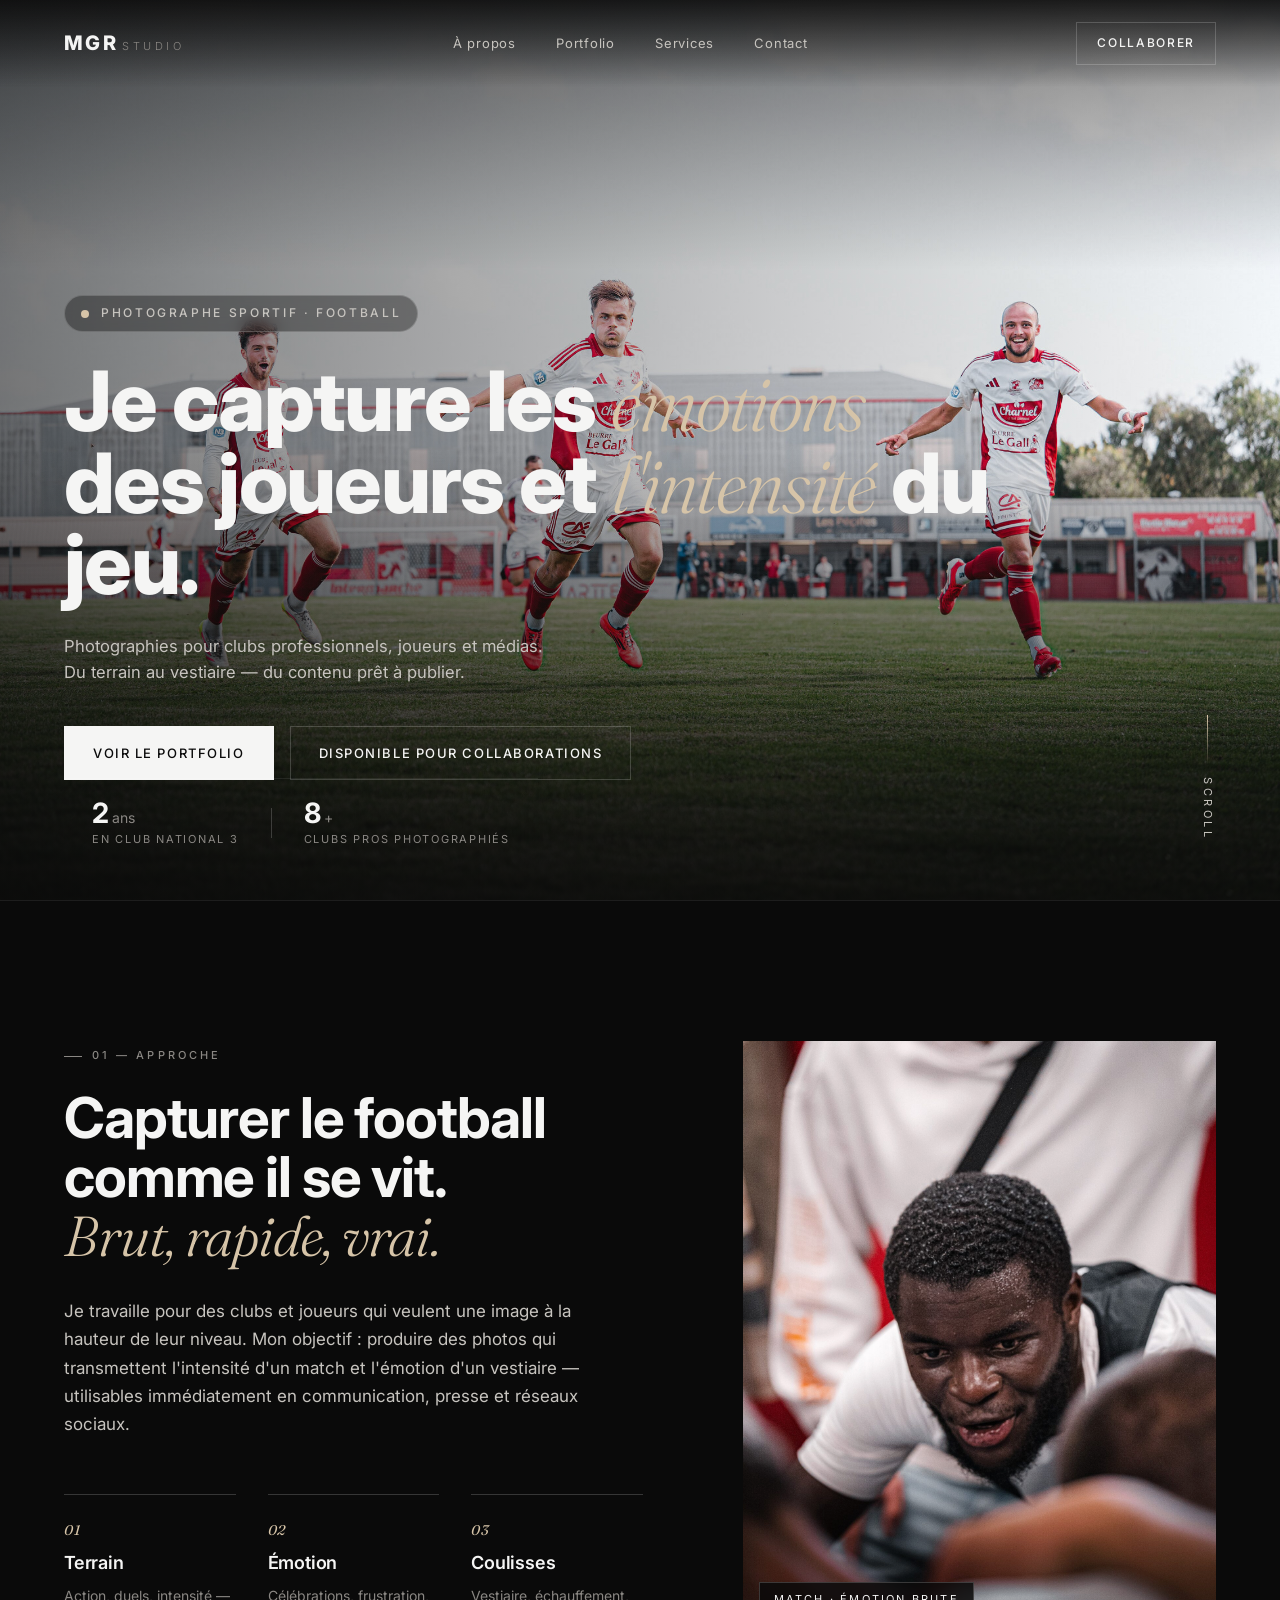
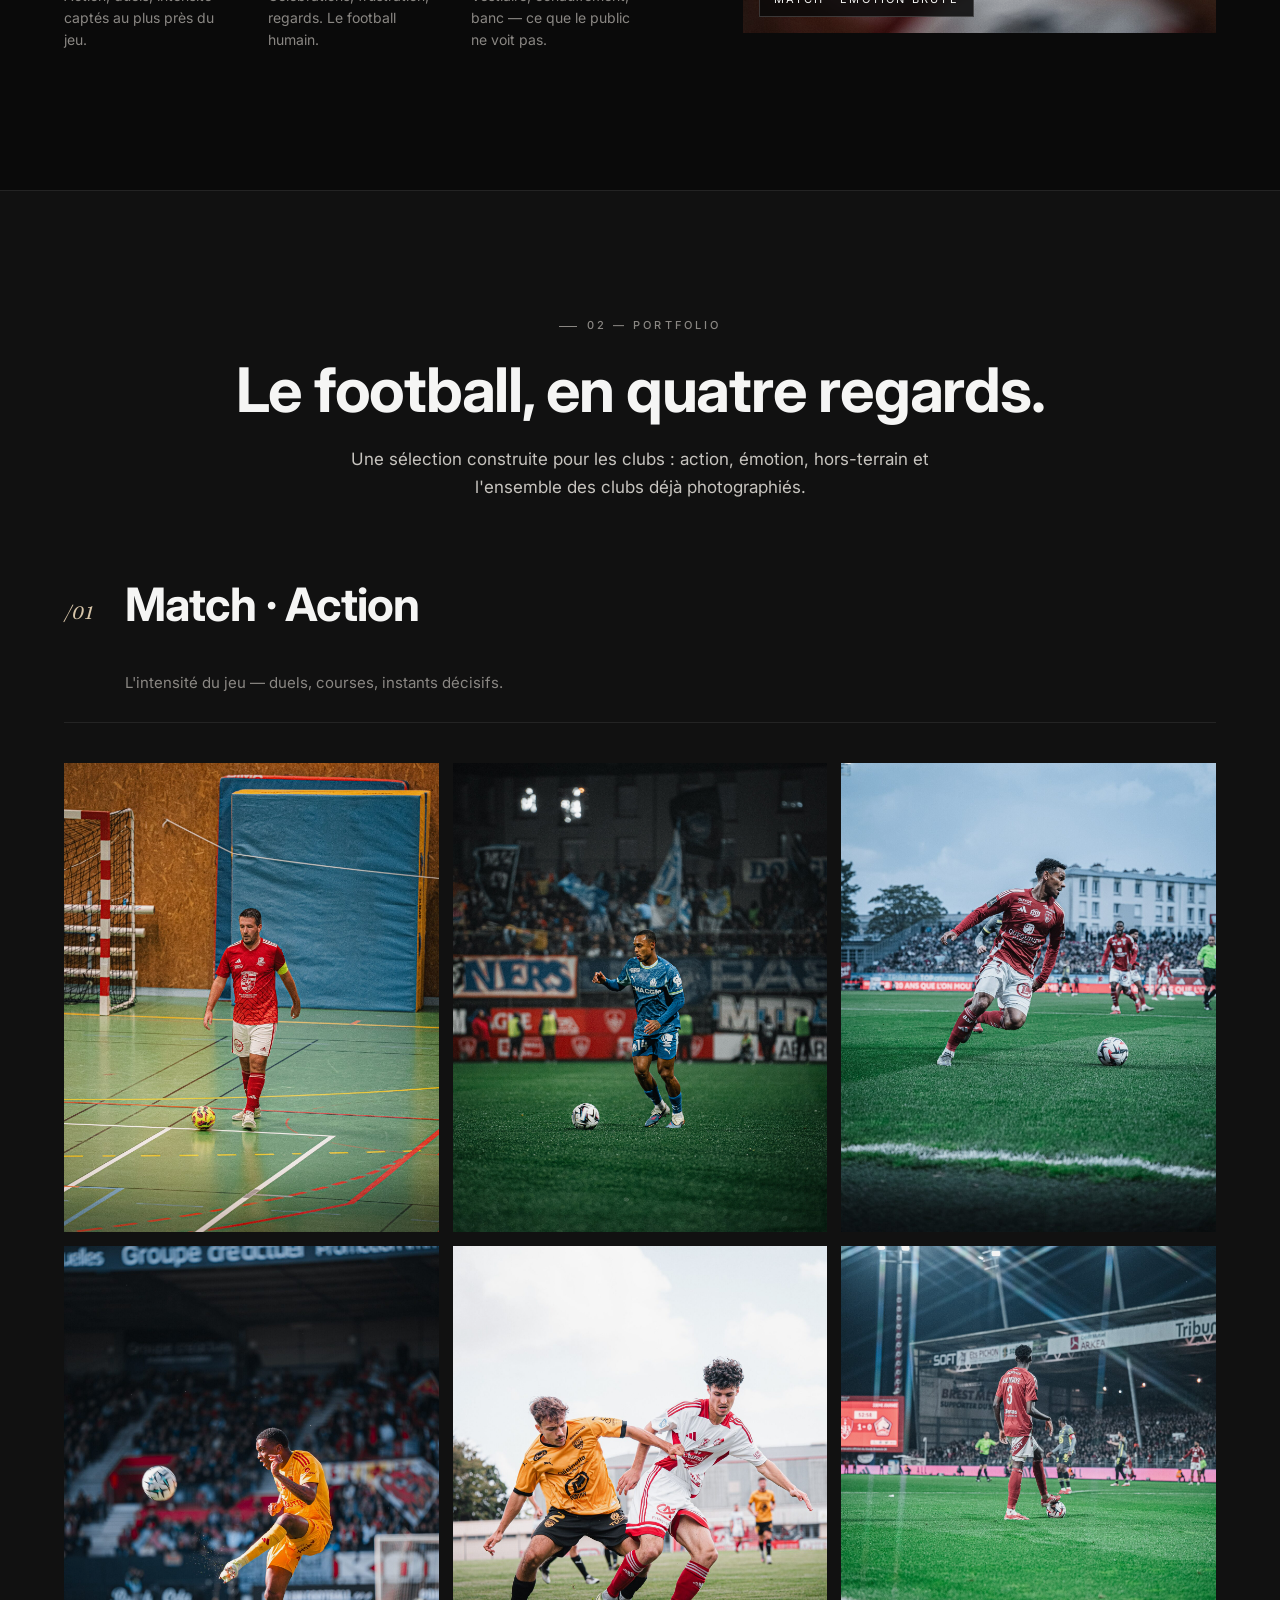
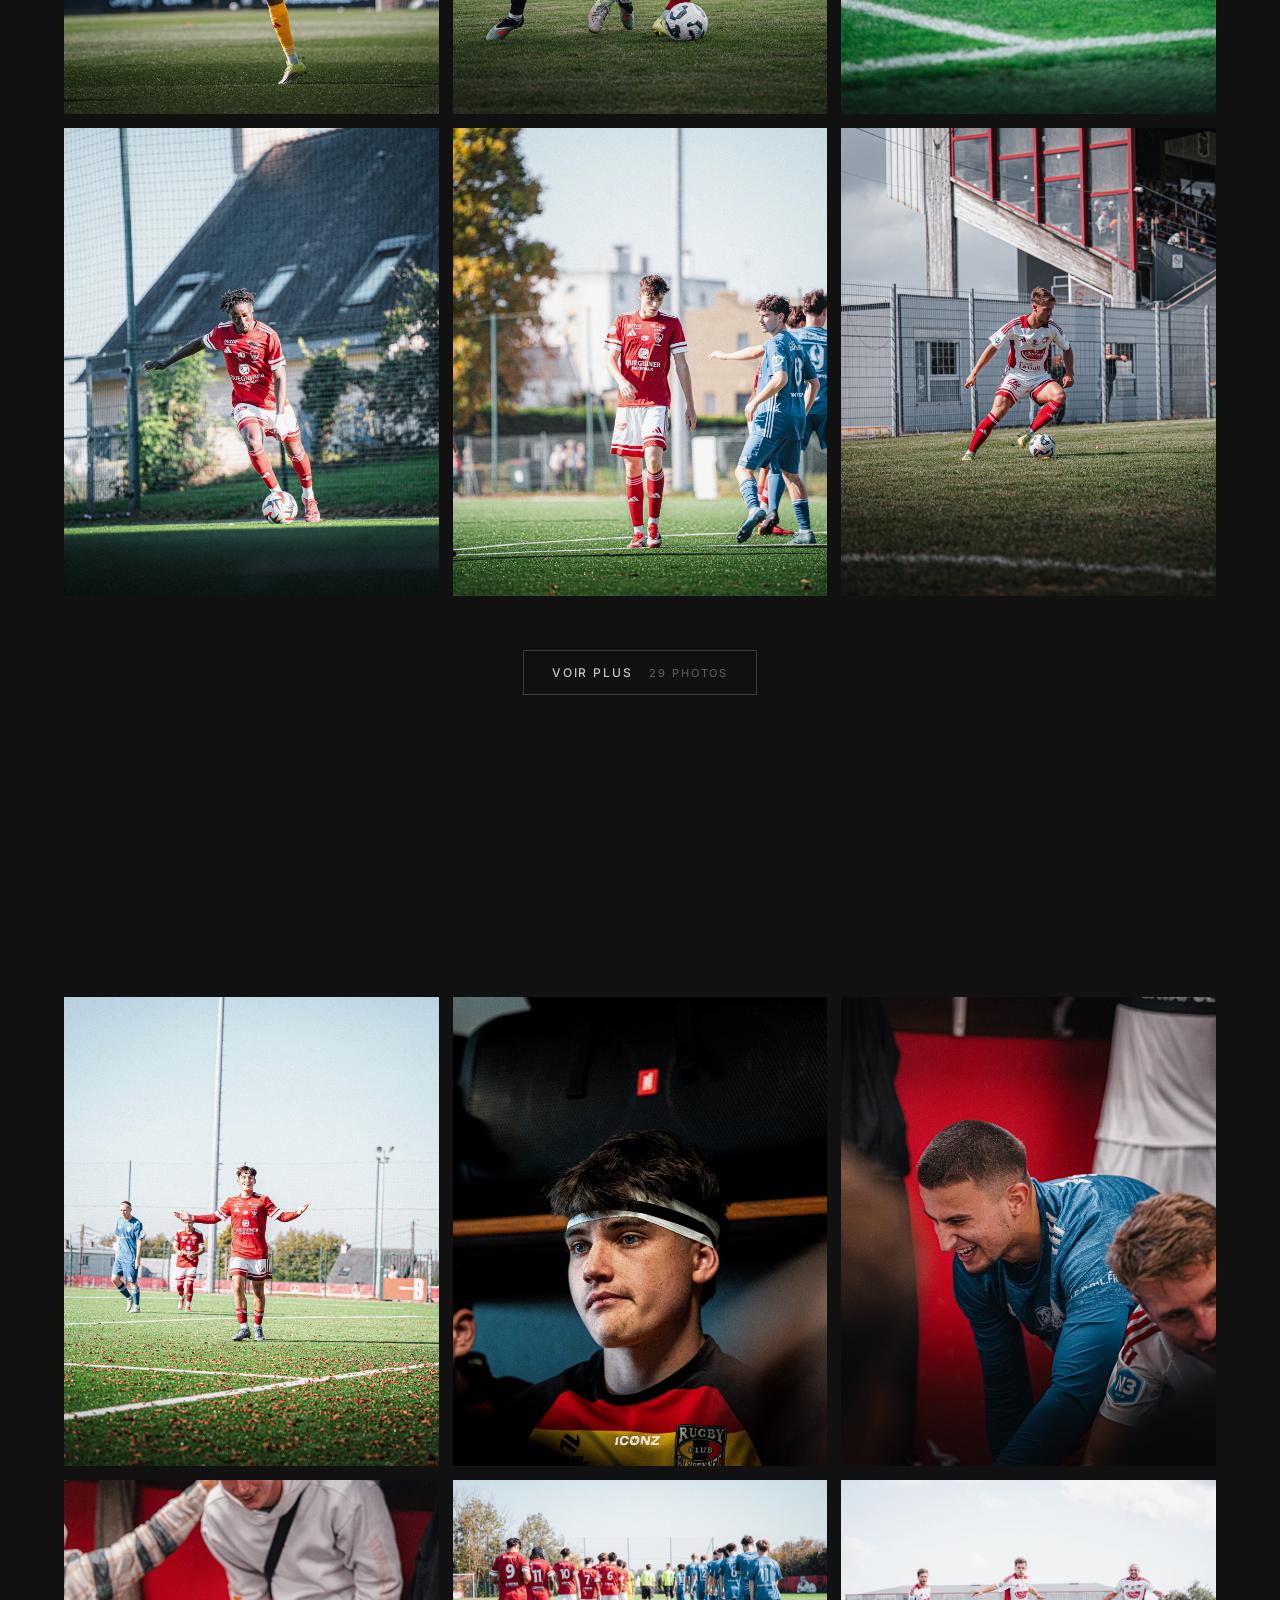
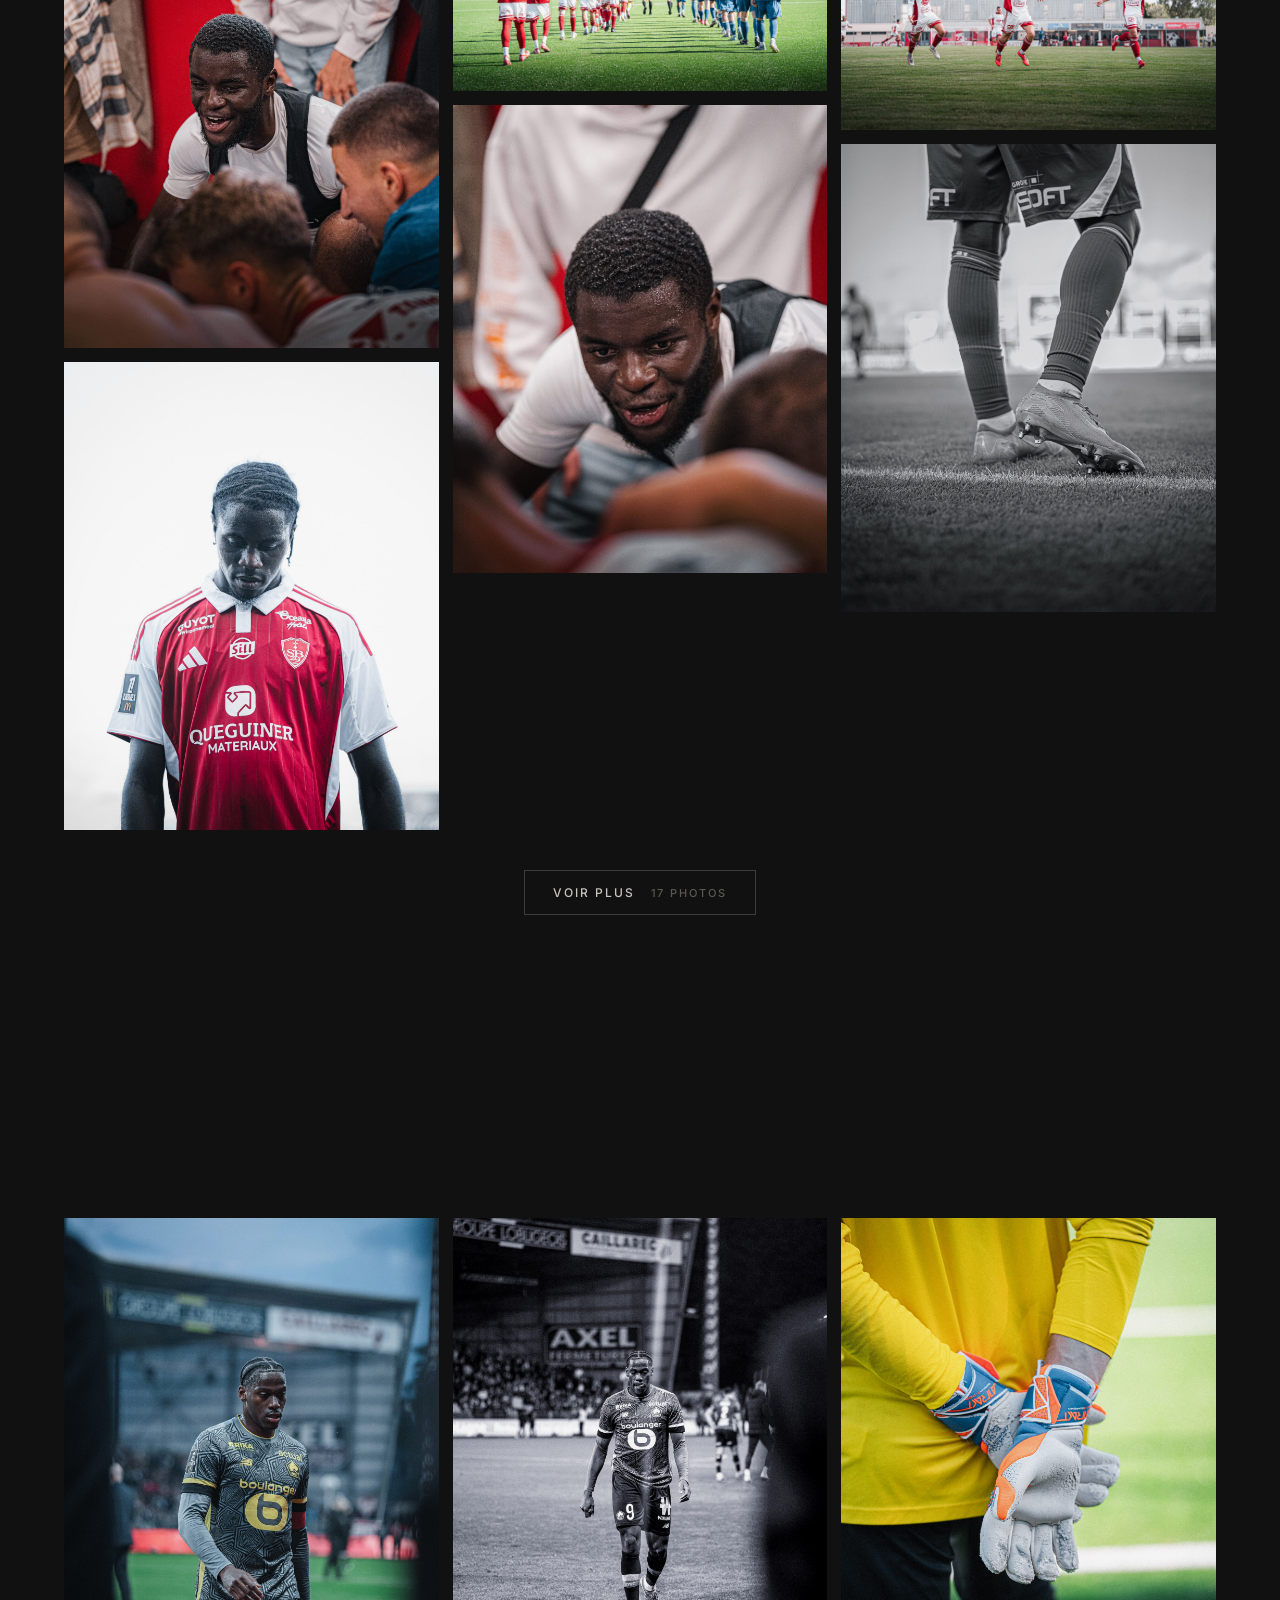
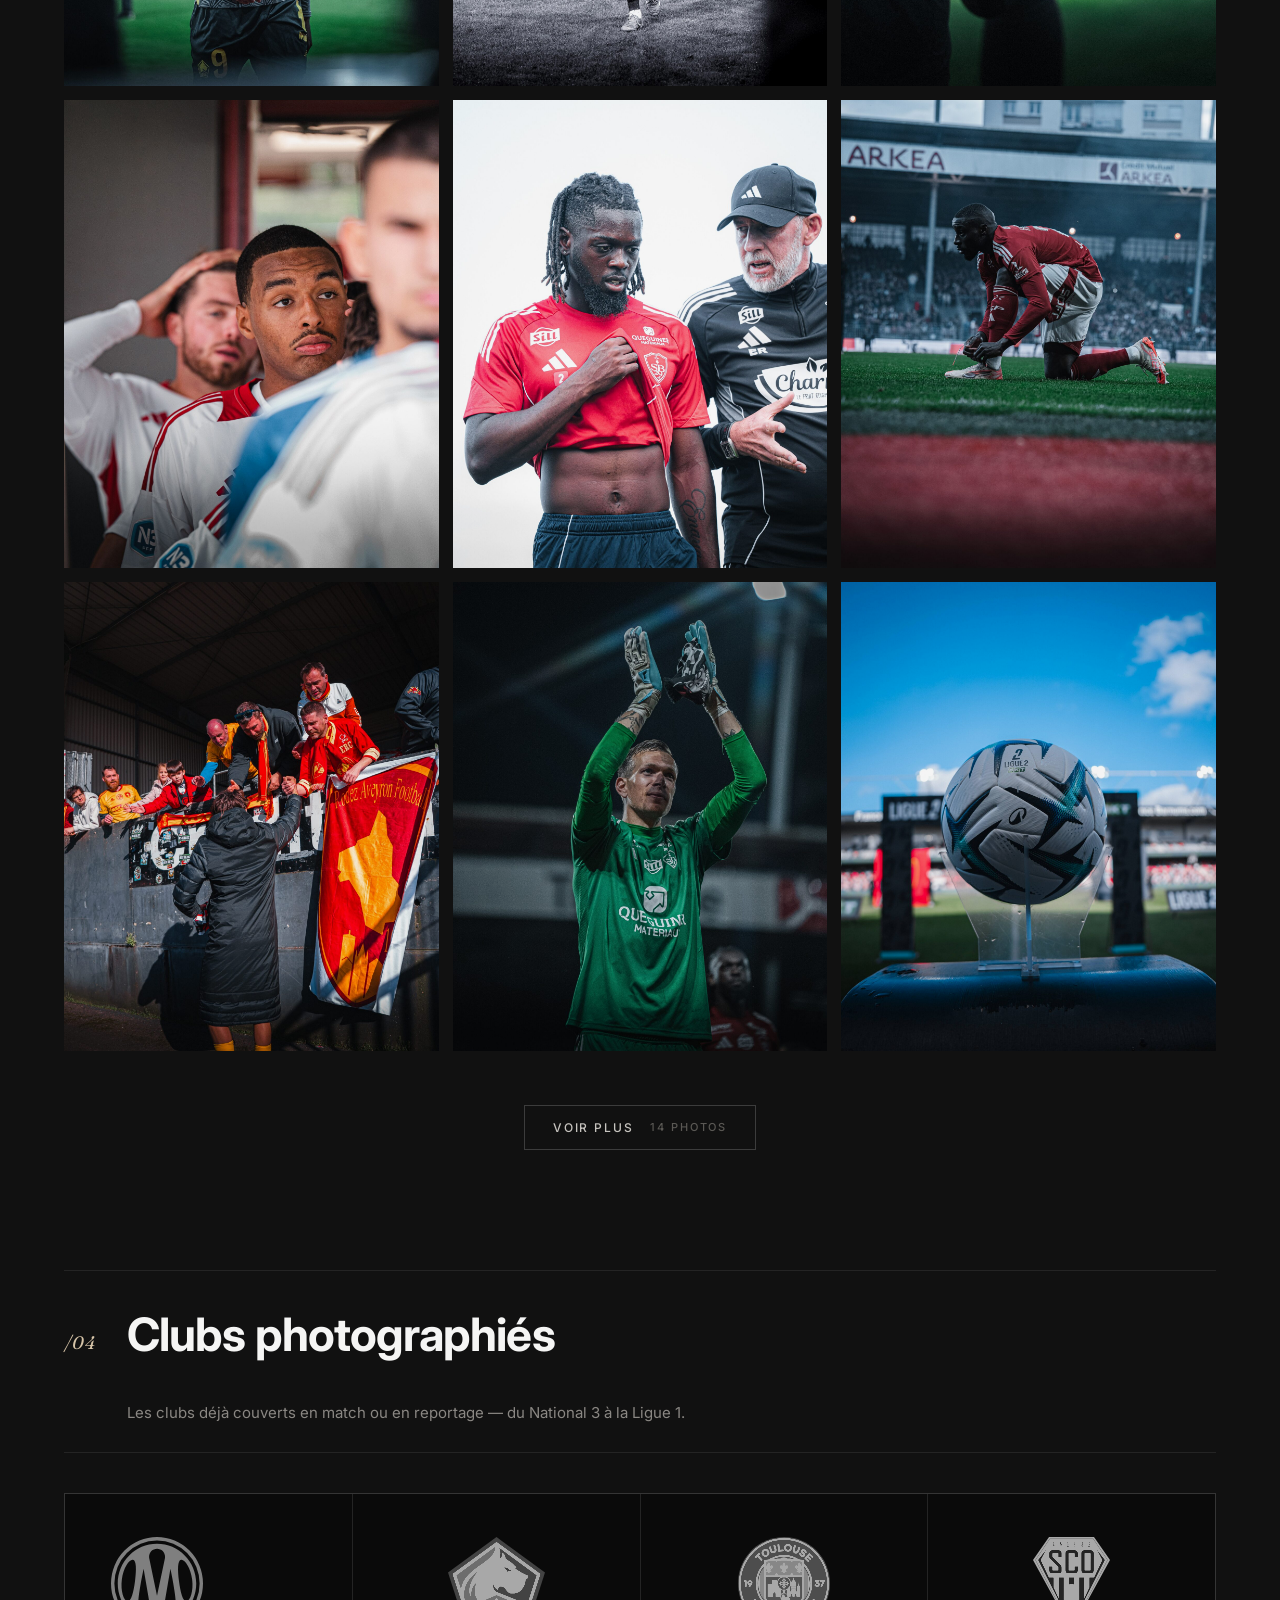
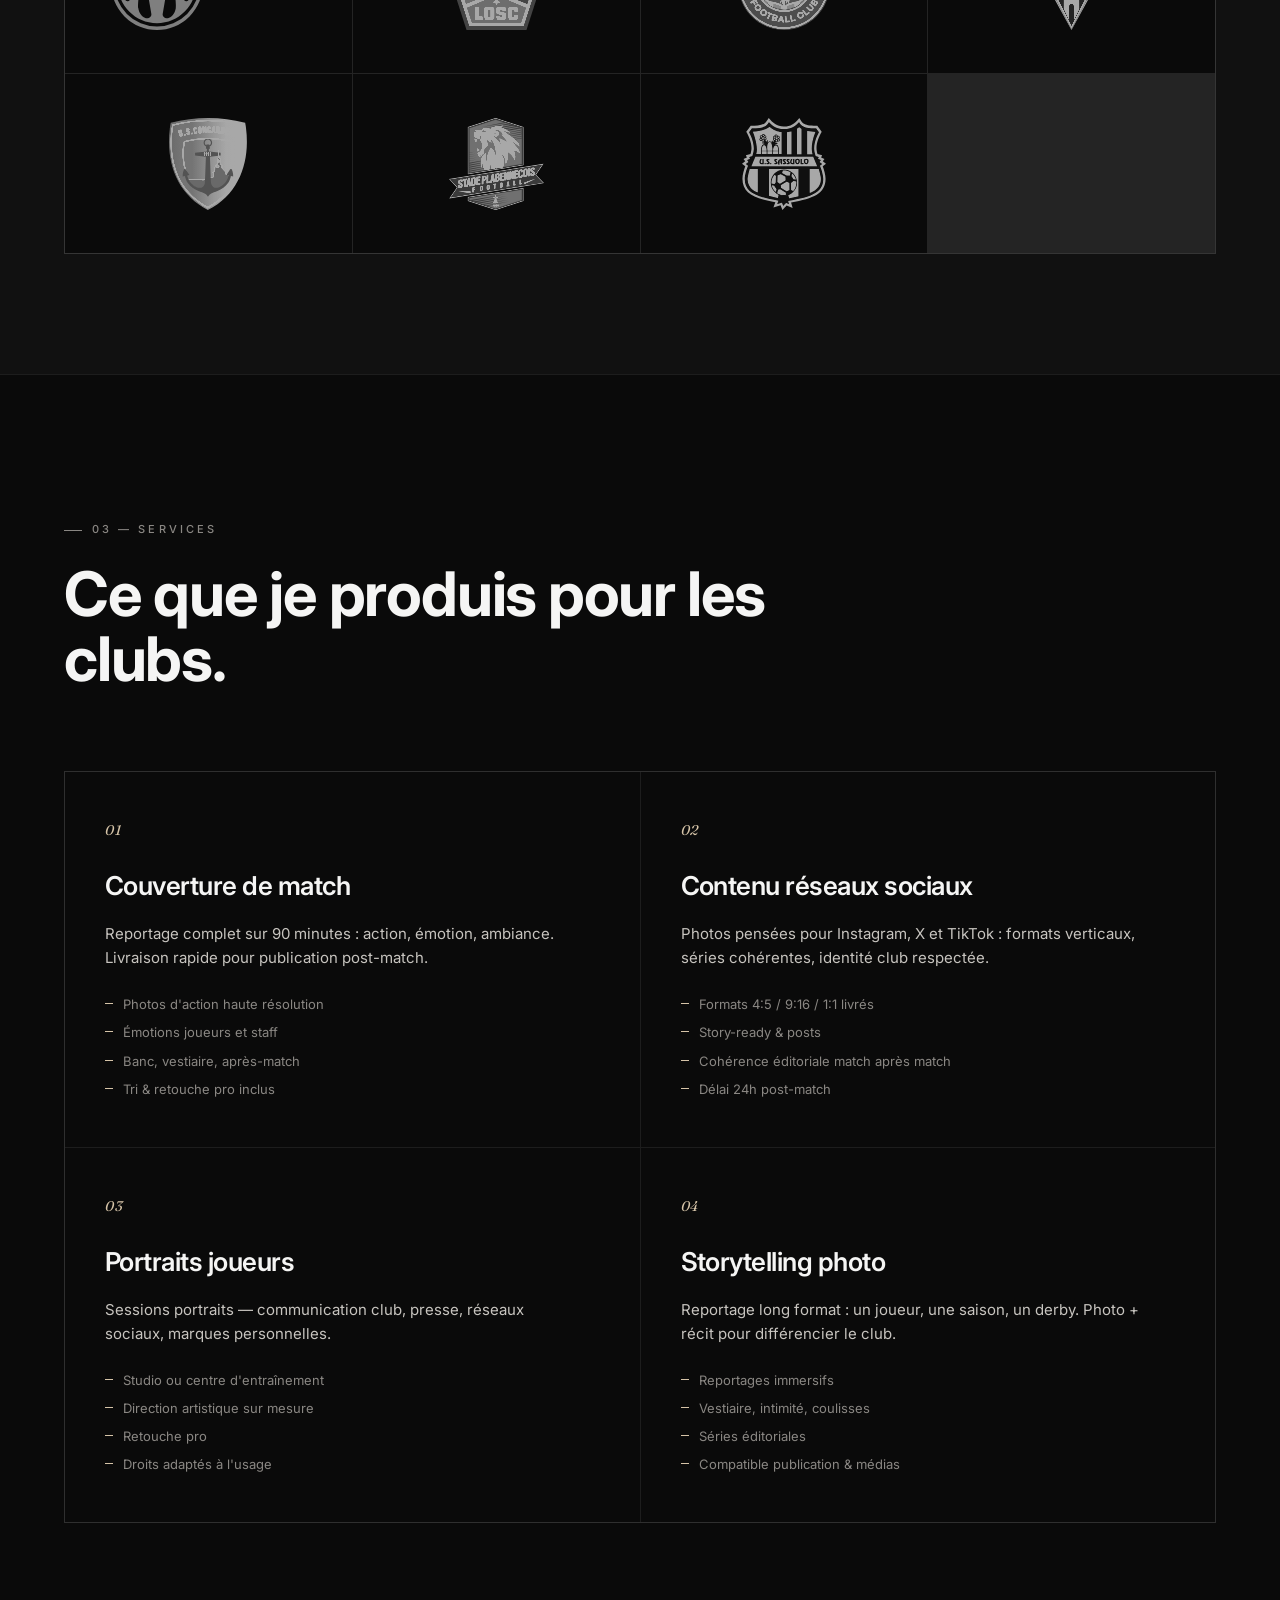
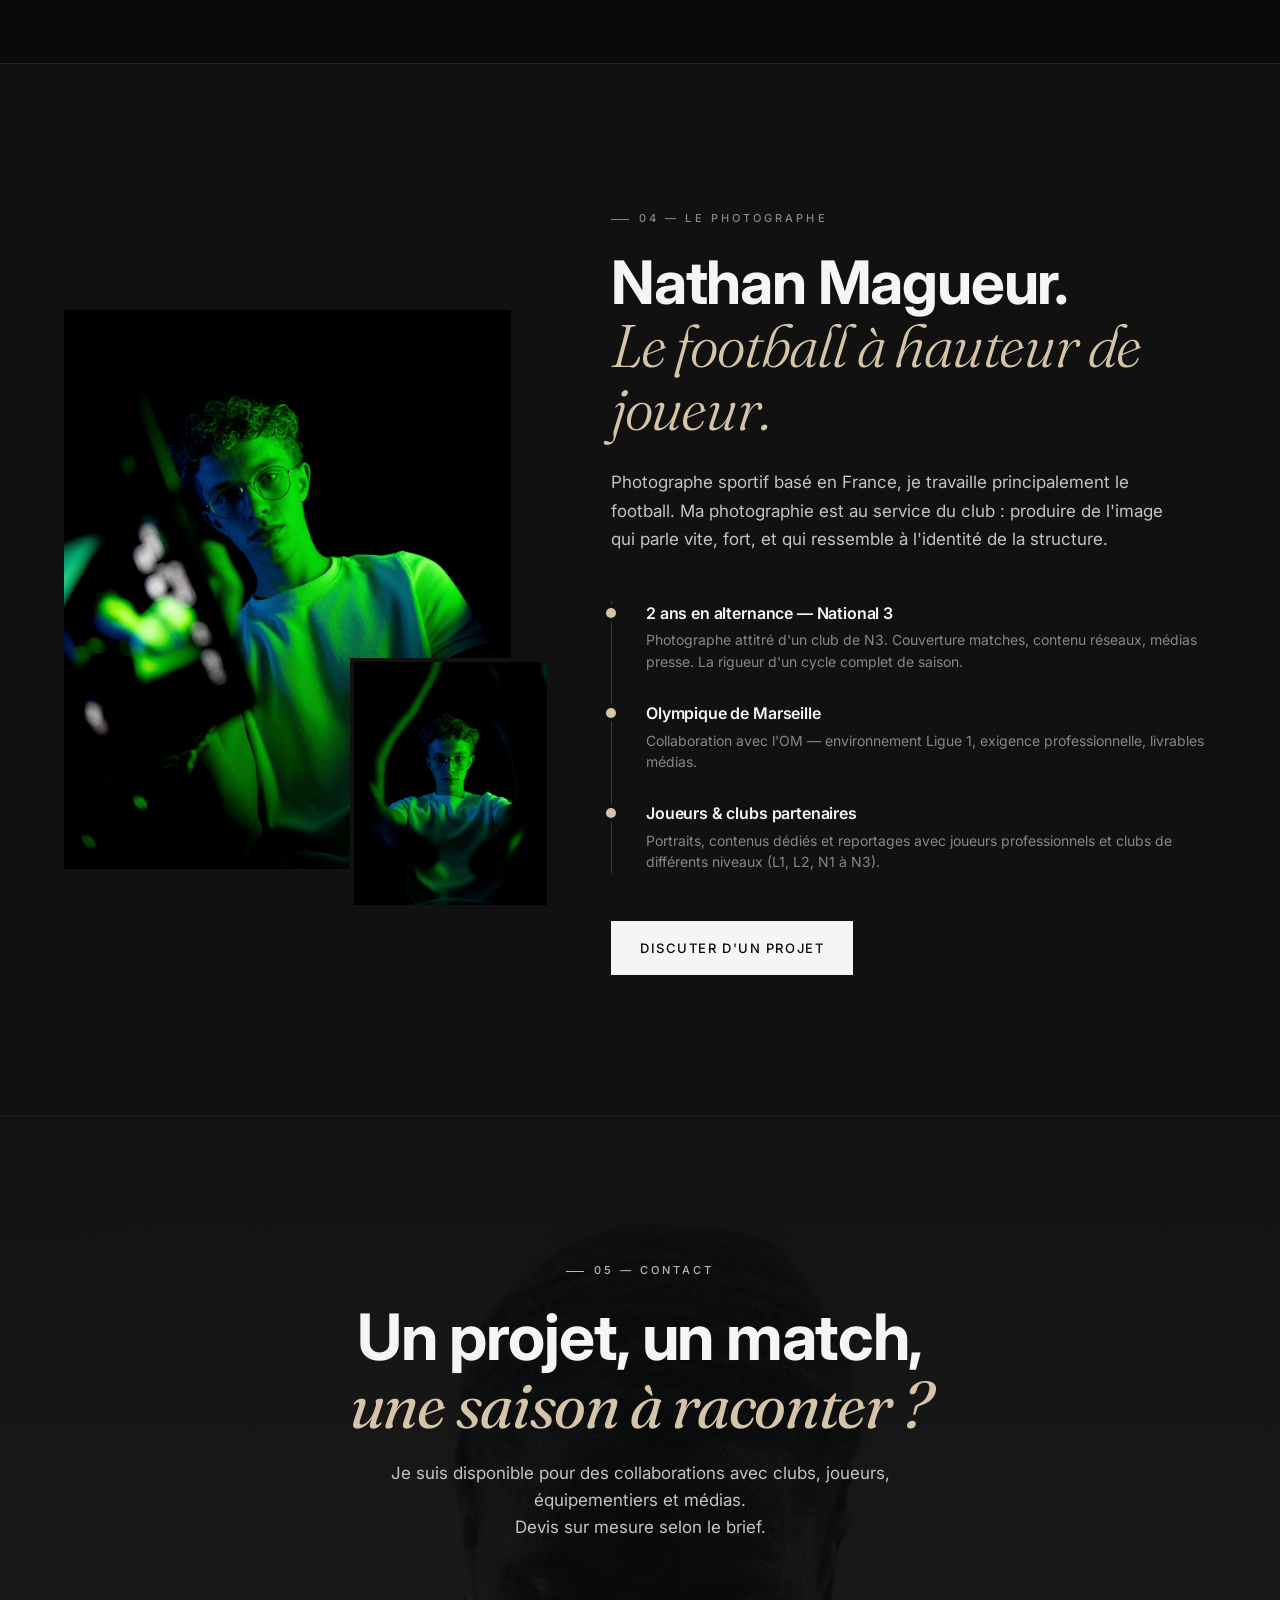
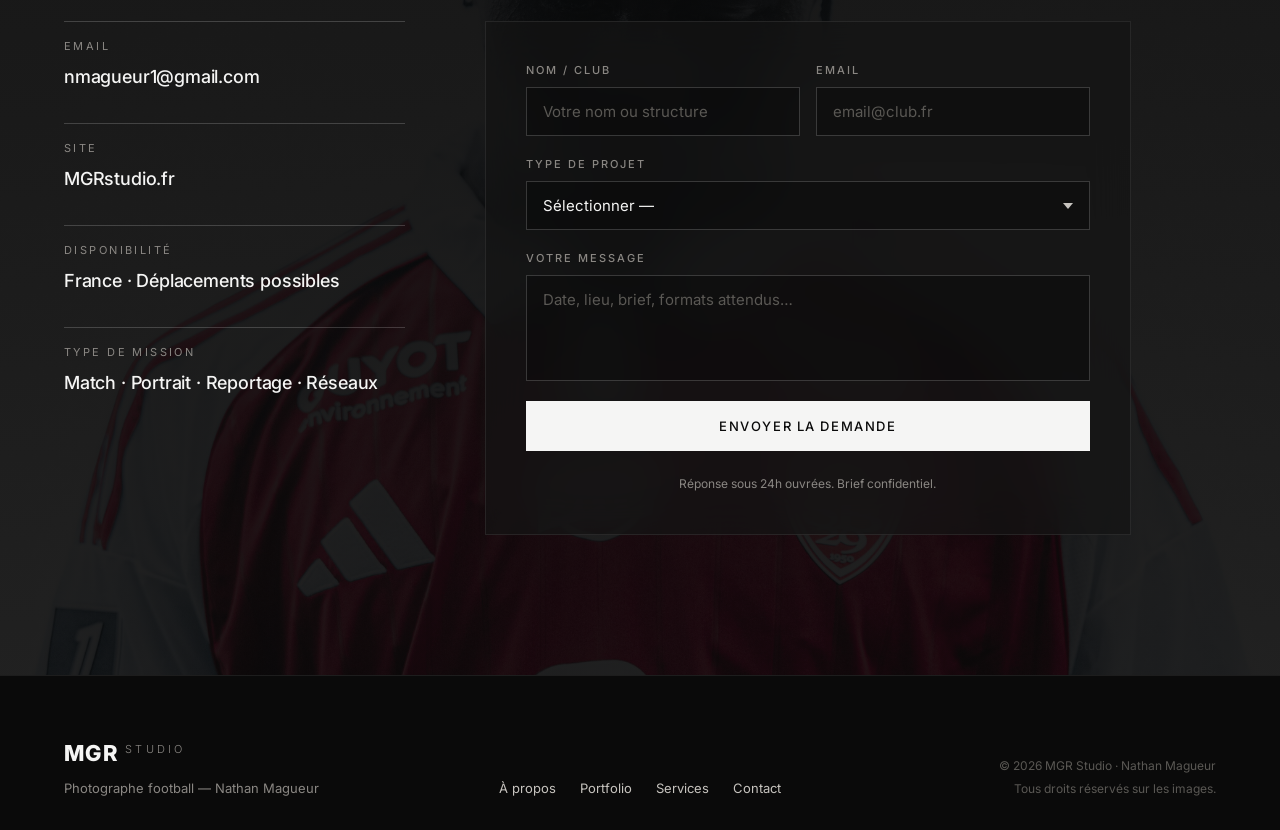
==== Portfolio - MGRstudio.fr/index.html @ 1a2db538 "modifs" ====
<!DOCTYPE html>
<html lang="fr">
<head>
  <meta charset="UTF-8" />
  <meta name="viewport" content="width=device-width, initial-scale=1.0" />
  <title>MGR Studio — Nathan Magueur · Photographe Football</title>
  <meta name="description" content="Photographe sportif spécialisé football. Je capture l'intensité du jeu et l'émotion des joueurs pour les clubs professionnels. Collaborations Olympique de Marseille, clubs pros et joueurs." />
  <meta name="author" content="Nathan Magueur — MGR Studio" />
  <meta name="theme-color" content="#0a0a0a" />

  <!-- Open Graph -->
  <meta property="og:type" content="website" />
  <meta property="og:title" content="MGR Studio — Nathan Magueur · Photographe Football" />
  <meta property="og:description" content="Je capture les émotions des joueurs et l'intensité du jeu." />
  <meta property="og:image" content="assets/photos/hero/hero-01.jpg" />

  <!-- Fonts -->
  <link rel="preconnect" href="https://fonts.googleapis.com" />
  <link rel="preconnect" href="https://fonts.gstatic.com" crossorigin />
  <link href="https://fonts.googleapis.com/css2?family=Inter:wght@300;400;500;600;700;800;900&family=Fraunces:ital,opsz,wght@0,9..144,300;0,9..144,400;0,9..144,500;0,9..144,600;1,9..144,300;1,9..144,400&display=swap" rel="stylesheet" />

  <link rel="stylesheet" href="styles.css" />
</head>
<body>

  <!-- ==================== NAV ==================== -->
  <header class="nav" id="nav">
    <a href="#hero" class="nav__logo" aria-label="MGR Studio – accueil">
      <span class="nav__logo-mark">MGR</span>
      <span class="nav__logo-sub">studio</span>
    </a>
    <nav class="nav__menu" aria-label="Navigation principale">
      <a href="#about" class="nav__link">À propos</a>
      <a href="#portfolio" class="nav__link">Portfolio</a>
      <a href="#services" class="nav__link">Services</a>
      <a href="#contact" class="nav__link">Contact</a>
    </nav>
    <a href="#contact" class="nav__cta">Collaborer</a>
    <button class="nav__burger" id="navBurger" aria-label="Ouvrir le menu" aria-expanded="false">
      <span></span><span></span><span></span>
    </button>
  </header>

  <div class="mobile-menu" id="mobileMenu" aria-hidden="true">
    <a href="#about" class="mobile-menu__link">À propos</a>
    <a href="#portfolio" class="mobile-menu__link">Portfolio</a>
    <a href="#services" class="mobile-menu__link">Services</a>
    <a href="#contact" class="mobile-menu__link">Contact</a>
    <a href="#contact" class="mobile-menu__cta">Collaborer</a>
  </div>

  <!-- ==================== HERO ==================== -->
  <section class="hero" id="hero">
    <div class="hero__slides">
      <div class="hero__slide is-active" style="background-image:url('assets/photos/hero/hero-06.jpg')"></div>
      <div class="hero__slide" style="background-image:url('assets/photos/hero/hero-05.jpg')"></div>
      <div class="hero__slide" style="background-image:url('assets/photos/hero/hero-01.jpg')"></div>
      <div class="hero__slide" style="background-image:url('assets/photos/hero/hero-04.jpg')"></div>
      <div class="hero__slide" style="background-image:url('assets/photos/hero/hero-03.jpg')"></div>
    </div>
    <div class="hero__overlay"></div>

    <div class="hero__content">
      <div class="hero__eyebrow">
        <span class="hero__pulse"></span>
        Photographe sportif · Football
      </div>
      <h1 class="hero__title">
        Je capture les <em>émotions</em><br />des joueurs et <em>l'intensité</em> du jeu.
      </h1>
      <p class="hero__lede">
        Photographies pour clubs professionnels, joueurs et médias.<br />
        Du terrain au vestiaire — du contenu prêt à publier.
      </p>
      <div class="hero__cta-row">
        <a href="#portfolio" class="btn btn--primary">Voir le portfolio</a>
        <a href="#contact" class="btn btn--ghost">Disponible pour collaborations</a>
      </div>
    </div>

    <div class="hero__meta">
      <div class="hero__meta-item">
        <span class="hero__meta-num">2<span class="hero__meta-unit">ans</span></span>
        <span class="hero__meta-lbl">en club National 3</span>
      </div>
      <div class="hero__meta-divider"></div>
      <div class="hero__meta-item">
        <span class="hero__meta-num">8<span class="hero__meta-unit">+</span></span>
        <span class="hero__meta-lbl">clubs pros photographiés</span>
      </div>
    </div>

    <a href="#about" class="hero__scroll" aria-label="Faire défiler">
      <span class="hero__scroll-line"></span>
      <span class="hero__scroll-text">Scroll</span>
    </a>
  </section>

  <!-- ==================== ABOUT (intro) ==================== -->
  <section class="about" id="about">
    <div class="about__inner">
      <div class="about__col about__col--text">
        <span class="section-label">01 — Approche</span>
        <h2 class="about__title">
          Capturer le football comme il se vit.<br />
          <em>Brut, rapide, vrai.</em>
        </h2>
        <p class="about__lede">
          Je travaille pour des clubs et joueurs qui veulent une image à la hauteur de leur niveau.
          Mon objectif : produire des photos qui transmettent l'intensité d'un match
          et l'émotion d'un vestiaire — utilisables immédiatement en communication, presse et réseaux sociaux.
        </p>

        <div class="about__pillars">
          <div class="about__pillar">
            <span class="about__pillar-num">01</span>
            <h3 class="about__pillar-title">Terrain</h3>
            <p class="about__pillar-text">Action, duels, intensité — captés au plus près du jeu.</p>
          </div>
          <div class="about__pillar">
            <span class="about__pillar-num">02</span>
            <h3 class="about__pillar-title">Émotion</h3>
            <p class="about__pillar-text">Célébrations, frustration, regards. Le football humain.</p>
          </div>
          <div class="about__pillar">
            <span class="about__pillar-num">03</span>
            <h3 class="about__pillar-title">Coulisses</h3>
            <p class="about__pillar-text">Vestiaire, échauffement, banc — ce que le public ne voit pas.</p>
          </div>
        </div>
      </div>

      <div class="about__col about__col--image">
        <div class="about__image-wrap">
          <img src="assets/photos/emotions/emotion-13.jpg" alt="Photographie d'émotion sur un match de football" loading="lazy" />
          <div class="about__image-tag">Match · Émotion brute</div>
        </div>
      </div>
    </div>
  </section>

  <!-- ==================== PORTFOLIO ==================== -->
  <section class="portfolio" id="portfolio">

    <div class="portfolio__intro">
      <span class="section-label">02 — Portfolio</span>
      <h2 class="portfolio__title">Le football, en quatre regards.</h2>
      <p class="portfolio__lede">
        Une sélection construite pour les clubs : action, émotion, hors-terrain et l'ensemble des clubs déjà photographiés.
      </p>
    </div>

    <!-- BLOC 1 : MATCH / ACTION -->
    <div class="portfolio-block" id="match">
      <div class="portfolio-block__header">
        <span class="portfolio-block__num">/01</span>
        <h3 class="portfolio-block__title">Match · Action</h3>
        <p class="portfolio-block__lede">L'intensité du jeu — duels, courses, instants décisifs.</p>
      </div>

      <div class="grid grid--match">
        <figure class="grid__item" data-photo="assets/photos/match/match-15.jpg">
          <img src="assets/photos/match/match-15.jpg" alt="Action de match" loading="lazy" />
        </figure>
        <figure class="grid__item" data-photo="assets/photos/match/match-09.jpg">
          <img src="assets/photos/match/match-09.jpg" alt="Action de match" loading="lazy" />
        </figure>
        <figure class="grid__item" data-photo="assets/photos/match/match-21.jpg">
          <img src="assets/photos/match/match-21.jpg" alt="Action de match" loading="lazy" />
        </figure>
        <figure class="grid__item" data-photo="assets/photos/match/match-01.jpg">
          <img src="assets/photos/match/match-01.jpg" alt="Action de match" loading="lazy" />
        </figure>
        <figure class="grid__item" data-photo="assets/photos/match/match-22.jpg">
          <img src="assets/photos/match/match-22.jpg" alt="Action de match" loading="lazy" />
        </figure>
        <figure class="grid__item" data-photo="assets/photos/match/match-17.jpg">
          <img src="assets/photos/match/match-17.jpg" alt="Action de match" loading="lazy" />
        </figure>
        <figure class="grid__item" data-photo="assets/photos/match/match-26.jpg">
          <img src="assets/photos/match/match-26.jpg" alt="Action de match" loading="lazy" />
        </figure>
        <figure class="grid__item" data-photo="assets/photos/match/match-28.jpg">
          <img src="assets/photos/match/match-28.jpg" alt="Action de match" loading="lazy" />
        </figure>
        <figure class="grid__item" data-photo="assets/photos/match/match-19.jpg">
          <img src="assets/photos/match/match-19.jpg" alt="Action de match" loading="lazy" />
        </figure>
      </div>

      <button class="see-more" data-target="match" aria-expanded="false">
        <span class="see-more__text">Voir plus</span>
        <span class="see-more__count">29 photos</span>
      </button>
    </div>

    <!-- BLOC 2 : EMOTIONS -->
    <div class="portfolio-block" id="emotions">
      <div class="portfolio-block__header">
        <span class="portfolio-block__num">/02</span>
        <h3 class="portfolio-block__title">Émotions</h3>
        <p class="portfolio-block__lede">Célébrations, regards, tension — ce qui fait vibrer un public.</p>
      </div>

      <div class="grid grid--emotions">
        <figure class="grid__item" data-photo="assets/photos/emotions/emotion-08.jpg">
          <img src="assets/photos/emotions/emotion-08.jpg" alt="Émotion d'un joueur" loading="lazy" />
        </figure>
        <figure class="grid__item" data-photo="assets/photos/emotions/emotion-15.jpg">
          <img src="assets/photos/emotions/emotion-15.jpg" alt="Émotion d'un joueur" loading="lazy" />
        </figure>
        <figure class="grid__item" data-photo="assets/photos/emotions/emotion-12.jpg">
          <img src="assets/photos/emotions/emotion-12.jpg" alt="Émotion d'un joueur" loading="lazy" />
        </figure>
        <figure class="grid__item" data-photo="assets/photos/emotions/emotion-04.jpg">
          <img src="assets/photos/emotions/emotion-04.jpg" alt="Émotion d'un joueur" loading="lazy" />
        </figure>
        <figure class="grid__item" data-photo="assets/photos/emotions/emotion-07.jpg">
          <img src="assets/photos/emotions/emotion-07.jpg" alt="Émotion d'un joueur" loading="lazy" />
        </figure>
        <figure class="grid__item" data-photo="assets/photos/emotions/emotion-13.jpg">
          <img src="assets/photos/emotions/emotion-13.jpg" alt="Émotion d'un joueur" loading="lazy" />
        </figure>
        <figure class="grid__item" data-photo="assets/photos/emotions/emotion-16.jpg">
          <img src="assets/photos/emotions/emotion-16.jpg" alt="Émotion d'un joueur" loading="lazy" />
        </figure>
        <figure class="grid__item" data-photo="assets/photos/emotions/emotion-10.jpg">
          <img src="assets/photos/emotions/emotion-10.jpg" alt="Émotion d'un joueur" loading="lazy" />
        </figure>
        <figure class="grid__item" data-photo="assets/photos/emotions/emotion-17.jpg">
          <img src="assets/photos/emotions/emotion-17.jpg" alt="Émotion d'un joueur" loading="lazy" />
        </figure>
      </div>

      <button class="see-more" data-target="emotions" aria-expanded="false">
        <span class="see-more__text">Voir plus</span>
        <span class="see-more__count">17 photos</span>
      </button>
    </div>

    <!-- BLOC 3 : STORY / OFF-FIELD -->
    <div class="portfolio-block" id="story">
      <div class="portfolio-block__header">
        <span class="portfolio-block__num">/03</span>
        <h3 class="portfolio-block__title">Story · Off-field</h3>
        <p class="portfolio-block__lede">Vestiaire, échauffement, banc, après-match — la matière brute du club.</p>
      </div>

      <div class="grid grid--story">
        <figure class="grid__item" data-photo="assets/photos/story/story-12.jpg">
          <img src="assets/photos/story/story-12.jpg" alt="Hors terrain — préparation" loading="lazy" />
        </figure>
        <figure class="grid__item" data-photo="assets/photos/story/story-08.jpg">
          <img src="assets/photos/story/story-08.jpg" alt="Hors terrain — vestiaire" loading="lazy" />
        </figure>
        <figure class="grid__item" data-photo="assets/photos/story/story-04.jpg">
          <img src="assets/photos/story/story-04.jpg" alt="Hors terrain — échauffement" loading="lazy" />
        </figure>
        <figure class="grid__item" data-photo="assets/photos/story/story-13.jpg">
          <img src="assets/photos/story/story-13.jpg" alt="Hors terrain — banc" loading="lazy" />
        </figure>
        <figure class="grid__item" data-photo="assets/photos/story/story-09.jpg">
          <img src="assets/photos/story/story-09.jpg" alt="Hors terrain" loading="lazy" />
        </figure>
        <figure class="grid__item" data-photo="assets/photos/story/story-14.jpg">
          <img src="assets/photos/story/story-14.jpg" alt="Hors terrain — après match" loading="lazy" />
        </figure>
        <figure class="grid__item" data-photo="assets/photos/story/story-06.jpg">
          <img src="assets/photos/story/story-06.jpg" alt="Hors terrain" loading="lazy" />
        </figure>
        <figure class="grid__item" data-photo="assets/photos/story/story-11.jpg">
          <img src="assets/photos/story/story-11.jpg" alt="Hors terrain" loading="lazy" />
        </figure>
        <figure class="grid__item" data-photo="assets/photos/story/story-02.jpg">
          <img src="assets/photos/story/story-02.jpg" alt="Hors terrain" loading="lazy" />
        </figure>
      </div>

      <button class="see-more" data-target="story" aria-expanded="false">
        <span class="see-more__text">Voir plus</span>
        <span class="see-more__count">14 photos</span>
      </button>
    </div>

    <!-- BLOC 4 : LOGOS CLUBS -->
    <div class="portfolio-block portfolio-block--clubs" id="clubs">
      <div class="portfolio-block__header">
        <span class="portfolio-block__num">/04</span>
        <h3 class="portfolio-block__title">Clubs photographiés</h3>
        <p class="portfolio-block__lede">Les clubs déjà couverts en match ou en reportage — du National 3 à la Ligue 1.</p>
      </div>

      <div class="logos-grid">
        <div class="logos-grid__item" title="Olympique de Marseille">
          <img src="assets/logos/Logo_Olympique_Marseille_-_2026.svg" alt="Olympique de Marseille" loading="lazy" />
        <div class="logos-grid__item" title="Stade Brestois 29">
          <img src="assets/logos/Logo_SB29_2010.svg" alt="Stade Brestois 29" loading="lazy" />
        </div>
        </div>
        <div class="logos-grid__item" title="LOSC Lille">
          <img src="assets/logos/Logo_LOSC_Lille_2018.svg" alt="LOSC Lille" loading="lazy" />
        </div>
        <div class="logos-grid__item" title="Toulouse FC">
          <img src="assets/logos/Toulouse_FC_logo_2021.svg" alt="Toulouse FC" loading="lazy" />
        </div>
        <div class="logos-grid__item" title="Angers SCO">
          <img src="assets/logos/Logo_Angers_SCO_2021.svg" alt="Angers SCO" loading="lazy" />
        </div>
        <div class="logos-grid__item" title="US Concarneau">
          <img src="assets/logos/Logo_US_Concarneau.svg" alt="US Concarneau" loading="lazy" />
        </div>
        <div class="logos-grid__item" title="Stade Plabennécois">
          <img src="assets/logos/Logo_Stade_Plabennécois_Football_-_2021.svg" alt="Stade Plabennécois Football" loading="lazy" />
        </div>
        <div class="logos-grid__item" title="US Sassuolo">
          <img src="assets/logos/Logo_US_Sassuolo_2024.svg" alt="US Sassuolo" loading="lazy" />
        </div>
      </div>
    </div>
  </section>

  <!-- ==================== SERVICES ==================== -->
  <section class="services" id="services">
    <div class="services__inner">
      <div class="services__head">
        <span class="section-label">03 — Services</span>
        <h2 class="services__title">Ce que je produis pour les clubs.</h2>
      </div>

      <div class="services__grid">
        <article class="service-card">
          <div class="service-card__num">01</div>
          <h3 class="service-card__title">Couverture de match</h3>
          <p class="service-card__text">Reportage complet sur 90 minutes : action, émotion, ambiance. Livraison rapide pour publication post-match.</p>
          <ul class="service-card__list">
            <li>Photos d'action haute résolution</li>
            <li>Émotions joueurs et staff</li>
            <li>Banc, vestiaire, après-match</li>
            <li>Tri & retouche pro inclus</li>
          </ul>
        </article>

        <article class="service-card">
          <div class="service-card__num">02</div>
          <h3 class="service-card__title">Contenu réseaux sociaux</h3>
          <p class="service-card__text">Photos pensées pour Instagram, X et TikTok : formats verticaux, séries cohérentes, identité club respectée.</p>
          <ul class="service-card__list">
            <li>Formats 4:5 / 9:16 / 1:1 livrés</li>
            <li>Story-ready & posts</li>
            <li>Cohérence éditoriale match après match</li>
            <li>Délai 24h post-match</li>
          </ul>
        </article>

        <article class="service-card">
          <div class="service-card__num">03</div>
          <h3 class="service-card__title">Portraits joueurs</h3>
          <p class="service-card__text">Sessions portraits — communication club, presse, réseaux sociaux, marques personnelles.</p>
          <ul class="service-card__list">
            <li>Studio ou centre d'entraînement</li>
            <li>Direction artistique sur mesure</li>
            <li>Retouche pro</li>
            <li>Droits adaptés à l'usage</li>
          </ul>
        </article>

        <article class="service-card">
          <div class="service-card__num">04</div>
          <h3 class="service-card__title">Storytelling photo</h3>
          <p class="service-card__text">Reportage long format : un joueur, une saison, un derby. Photo + récit pour différencier le club.</p>
          <ul class="service-card__list">
            <li>Reportages immersifs</li>
            <li>Vestiaire, intimité, coulisses</li>
            <li>Séries éditoriales</li>
            <li>Compatible publication & médias</li>
          </ul>
        </article>
      </div>
    </div>
  </section>

  <!-- ==================== PHOTOGRAPHE (À PROPOS DE MOI) ==================== -->
  <section class="bio" id="bio">
    <div class="bio__inner">
      <div class="bio__image-col">
        <div class="bio__image-frame">
          <img src="assets/photos/me/me-01.jpg" alt="Nathan Magueur, photographe sportif" loading="lazy" />
        </div>
        <div class="bio__image-frame bio__image-frame--small">
          <img src="assets/photos/me/me-02.jpg" alt="Nathan Magueur en reportage" loading="lazy" />
        </div>
      </div>

      <div class="bio__text-col">
        <span class="section-label">04 — Le photographe</span>
        <h2 class="bio__title">Nathan Magueur.<br/><em>Le football à hauteur de joueur.</em></h2>
        <p class="bio__lede">
          Photographe sportif basé en France, je travaille principalement le football.
          Ma photographie est au service du club : produire de l'image qui parle vite,
          fort, et qui ressemble à l'identité de la structure.
        </p>

        <div class="bio__timeline">
          <div class="bio__step">
            <span class="bio__step-mark"></span>
            <div>
              <h4 class="bio__step-title">2 ans en alternance — National 3</h4>
              <p class="bio__step-text">Photographe attitré d'un club de N3. Couverture matches, contenu réseaux, médias presse. La rigueur d'un cycle complet de saison.</p>
            </div>
          </div>
          <div class="bio__step">
            <span class="bio__step-mark"></span>
            <div>
              <h4 class="bio__step-title">Olympique de Marseille</h4>
              <p class="bio__step-text">Collaboration avec l'OM — environnement Ligue 1, exigence professionnelle, livrables médias.</p>
            </div>
          </div>
          <div class="bio__step">
            <span class="bio__step-mark"></span>
            <div>
              <h4 class="bio__step-title">Joueurs & clubs partenaires</h4>
              <p class="bio__step-text">Portraits, contenus dédiés et reportages avec joueurs professionnels et clubs de différents niveaux (L1, L2, N1 à N3).</p>
            </div>
          </div>
        </div>

        <a href="#contact" class="btn btn--primary btn--inline">Discuter d'un projet</a>
      </div>
    </div>
  </section>

  <!-- ==================== CONTACT ==================== -->
  <section class="contact" id="contact">
    <div class="contact__bg" style="background-image:url('assets/photos/hero/hero-02.jpg')"></div>
    <div class="contact__overlay"></div>

    <div class="contact__inner">
      <div class="contact__head">
        <span class="section-label section-label--light">05 — Contact</span>
        <h2 class="contact__title">Un projet, un match,<br/><em>une saison à raconter ?</em></h2>
        <p class="contact__lede">
          Je suis disponible pour des collaborations avec clubs, joueurs, équipementiers et médias.<br/>
          Devis sur mesure selon le brief.
        </p>
      </div>

      <div class="contact__grid">
        <div class="contact__info">
          <div class="contact__info-block">
            <span class="contact__info-label">Email</span>
            <a href="mailto:nmagueur1@gmail.com" class="contact__info-value">nmagueur1@gmail.com</a>
          </div>
          <div class="contact__info-block">
            <span class="contact__info-label">Site</span>
            <span class="contact__info-value">MGRstudio.fr</span>
          </div>
          <div class="contact__info-block">
            <span class="contact__info-label">Disponibilité</span>
            <span class="contact__info-value">France · Déplacements possibles</span>
          </div>
          <div class="contact__info-block">
            <span class="contact__info-label">Type de mission</span>
            <span class="contact__info-value">Match · Portrait · Reportage · Réseaux</span>
          </div>
        </div>

        <form class="contact__form" id="contactForm" novalidate>
          <div class="form-row">
            <label class="form-field">
              <span class="form-label">Nom / Club</span>
              <input type="text" name="name" required placeholder="Votre nom ou structure" />
            </label>
            <label class="form-field">
              <span class="form-label">Email</span>
              <input type="email" name="email" required placeholder="email@club.fr" />
            </label>
          </div>
          <label class="form-field">
            <span class="form-label">Type de projet</span>
            <select name="type" required>
              <option value="">Sélectionner —</option>
              <option>Couverture de match</option>
              <option>Contenu réseaux sociaux</option>
              <option>Portraits joueurs</option>
              <option>Reportage / Storytelling</option>
              <option>Saison complète / Partenariat</option>
              <option>Autre</option>
            </select>
          </label>
          <label class="form-field">
            <span class="form-label">Votre message</span>
            <textarea name="message" rows="4" required placeholder="Date, lieu, brief, formats attendus…"></textarea>
          </label>
          <button type="submit" class="btn btn--primary btn--full">Envoyer la demande</button>
          <p class="form-disclaimer">Réponse sous 24h ouvrées. Brief confidentiel.</p>
        </form>
      </div>
    </div>
  </section>

  <!-- ==================== FOOTER ==================== -->
  <footer class="footer">
    <div class="footer__inner">
      <div class="footer__brand">
        <span class="footer__logo">MGR<sup>studio</sup></span>
        <p class="footer__tagline">Photographe football — Nathan Magueur</p>
      </div>
      <nav class="footer__links" aria-label="Pied de page">
        <a href="#about">À propos</a>
        <a href="#portfolio">Portfolio</a>
        <a href="#services">Services</a>
        <a href="#contact">Contact</a>
      </nav>
      <div class="footer__legal">
        <span>© <span id="year">2026</span> MGR Studio · Nathan Magueur</span>
        <span>Tous droits réservés sur les images.</span>
      </div>
    </div>
  </footer>

  <!-- ==================== LIGHTBOX ==================== -->
  <div class="lightbox" id="lightbox" aria-hidden="true">
    <button class="lightbox__close" id="lightboxClose" aria-label="Fermer">×</button>
    <button class="lightbox__nav lightbox__nav--prev" id="lightboxPrev" aria-label="Précédent">‹</button>
    <button class="lightbox__nav lightbox__nav--next" id="lightboxNext" aria-label="Suivant">›</button>
    <img class="lightbox__img" id="lightboxImg" src="" alt="" />
    <div class="lightbox__caption" id="lightboxCaption"></div>
  </div>

  <script src="script.js"></script>
</body>
</html>
---- Portfolio - MGRstudio.fr/styles.css ----
/* ============================================================
   MGR STUDIO — Nathan Magueur
   Portfolio Football · Sombre cinématographique
   ============================================================ */

/* ============================================================
   1. RESET & BASE
   ============================================================ */
*,
*::before,
*::after {
  box-sizing: border-box;
  margin: 0;
  padding: 0;
}

:root {
  /* Couleurs */
  --bg: #0a0a0a;
  --bg-elev: #111111;
  --bg-card: #161616;
  --bg-soft: #1c1c1c;
  --line: rgba(255, 255, 255, 0.08);
  --line-strong: rgba(255, 255, 255, 0.18);

  --text: #f5f5f4;
  --text-soft: #c7c4bf;
  --text-mute: #8a8783;
  --text-faint: #5a5854;

  --accent: #f5f5f4;
  --accent-warm: #d6c4a8;       /* doré/champagne discret pour accents */
  --accent-red: #e63946;        /* utilisé très très peu */

  /* Typo */
  --font-sans: 'Inter', -apple-system, BlinkMacSystemFont, 'Segoe UI', Helvetica, Arial, sans-serif;
  --font-serif: 'Fraunces', Georgia, 'Times New Roman', serif;

  /* Layout */
  --max-w: 1440px;
  --pad-x: clamp(20px, 5vw, 80px);

  /* Easing & durées */
  --ease: cubic-bezier(0.2, 0.8, 0.2, 1);
  --ease-soft: cubic-bezier(0.4, 0, 0.2, 1);
  --t-fast: 0.25s;
  --t-med: 0.5s;
  --t-slow: 0.9s;
}

html {
  scroll-behavior: smooth;
  -webkit-font-smoothing: antialiased;
  -moz-osx-font-smoothing: grayscale;
  background: var(--bg);
}

body {
  font-family: var(--font-sans);
  font-weight: 400;
  font-size: 16px;
  line-height: 1.55;
  color: var(--text);
  background: var(--bg);
  overflow-x: hidden;
}

::selection {
  background: var(--text);
  color: var(--bg);
}

img {
  max-width: 100%;
  display: block;
  user-select: none;
}

a {
  color: inherit;
  text-decoration: none;
}

button {
  font-family: inherit;
  background: none;
  border: none;
  cursor: pointer;
  color: inherit;
}

em {
  font-family: var(--font-serif);
  font-style: italic;
  font-weight: 400;
  color: var(--accent-warm);
}

/* ============================================================
   2. UTILITIES
   ============================================================ */
.section-label {
  display: inline-block;
  font-size: 11px;
  letter-spacing: 0.28em;
  text-transform: uppercase;
  color: var(--text-mute);
  font-weight: 500;
  margin-bottom: 24px;
  position: relative;
  padding-left: 28px;
}

.section-label::before {
  content: "";
  position: absolute;
  left: 0;
  top: 50%;
  width: 18px;
  height: 1px;
  background: var(--text-mute);
}

.section-label--light {
  color: rgba(255, 255, 255, 0.7);
}
.section-label--light::before {
  background: rgba(255, 255, 255, 0.7);
}

/* Boutons */
.btn {
  display: inline-flex;
  align-items: center;
  justify-content: center;
  gap: 12px;
  padding: 16px 28px;
  font-size: 13px;
  font-weight: 500;
  letter-spacing: 0.12em;
  text-transform: uppercase;
  border: 1px solid transparent;
  cursor: pointer;
  transition: all var(--t-fast) var(--ease);
  white-space: nowrap;
}

.btn--primary {
  background: var(--text);
  color: var(--bg);
}
.btn--primary:hover {
  background: var(--accent-warm);
  transform: translateY(-2px);
}

.btn--ghost {
  background: transparent;
  color: var(--text);
  border-color: var(--line-strong);
}
.btn--ghost:hover {
  border-color: var(--text);
  background: rgba(255, 255, 255, 0.04);
}

.btn--full { width: 100%; }
.btn--inline { align-self: flex-start; margin-top: 16px; }

/* ============================================================
   3. NAVIGATION
   ============================================================ */
.nav {
  position: fixed;
  top: 0;
  left: 0;
  right: 0;
  z-index: 100;
  display: flex;
  align-items: center;
  justify-content: space-between;
  padding: 22px var(--pad-x);
  transition: all var(--t-med) var(--ease);
  background: linear-gradient(180deg, rgba(10, 10, 10, 0.85) 0%, rgba(10, 10, 10, 0) 100%);
  backdrop-filter: blur(0px);
  -webkit-backdrop-filter: blur(0px);
}

.nav.is-scrolled {
  background: rgba(10, 10, 10, 0.85);
  backdrop-filter: blur(16px);
  -webkit-backdrop-filter: blur(16px);
  padding: 14px var(--pad-x);
  border-bottom: 1px solid var(--line);
}

.nav__logo {
  display: flex;
  align-items: baseline;
  gap: 4px;
  letter-spacing: 0.04em;
}
.nav__logo-mark {
  font-size: 20px;
  font-weight: 800;
  letter-spacing: 0.12em;
}
.nav__logo-sub {
  font-size: 11px;
  font-weight: 300;
  color: var(--text-mute);
  letter-spacing: 0.32em;
  text-transform: uppercase;
}

.nav__menu {
  display: flex;
  gap: 40px;
}

.nav__link {
  font-size: 13px;
  letter-spacing: 0.06em;
  color: var(--text-soft);
  position: relative;
  transition: color var(--t-fast) var(--ease);
}
.nav__link::after {
  content: "";
  position: absolute;
  left: 0;
  bottom: -6px;
  height: 1px;
  width: 0;
  background: var(--text);
  transition: width var(--t-med) var(--ease);
}
.nav__link:hover {
  color: var(--text);
}
.nav__link:hover::after {
  width: 100%;
}

.nav__cta {
  padding: 11px 20px;
  font-size: 12px;
  font-weight: 500;
  letter-spacing: 0.14em;
  text-transform: uppercase;
  border: 1px solid var(--line-strong);
  transition: all var(--t-fast) var(--ease);
}
.nav__cta:hover {
  background: var(--text);
  color: var(--bg);
  border-color: var(--text);
}

.nav__burger {
  display: none;
  width: 30px;
  height: 22px;
  flex-direction: column;
  justify-content: space-between;
  z-index: 101;
}
.nav__burger span {
  display: block;
  width: 100%;
  height: 2px;
  background: var(--text);
  transition: all var(--t-fast) var(--ease);
}
.nav__burger.is-open span:nth-child(1) { transform: translateY(10px) rotate(45deg); }
.nav__burger.is-open span:nth-child(2) { opacity: 0; }
.nav__burger.is-open span:nth-child(3) { transform: translateY(-10px) rotate(-45deg); }

.mobile-menu {
  position: fixed;
  inset: 0;
  background: rgba(10, 10, 10, 0.98);
  backdrop-filter: blur(20px);
  display: flex;
  flex-direction: column;
  align-items: center;
  justify-content: center;
  gap: 32px;
  z-index: 99;
  opacity: 0;
  pointer-events: none;
  transition: opacity var(--t-med) var(--ease);
}
.mobile-menu.is-open {
  opacity: 1;
  pointer-events: auto;
}
.mobile-menu__link {
  font-size: 28px;
  font-weight: 300;
  letter-spacing: 0.04em;
}
.mobile-menu__cta {
  margin-top: 16px;
  padding: 14px 32px;
  border: 1px solid var(--line-strong);
  font-size: 13px;
  letter-spacing: 0.16em;
  text-transform: uppercase;
}

@media (max-width: 880px) {
  .nav__menu, .nav__cta { display: none; }
  .nav__burger { display: flex; }
}

/* ============================================================
   4. HERO
   ============================================================ */
.hero {
  position: relative;
  height: 100vh;
  min-height: 700px;
  width: 100%;
  overflow: hidden;
  display: flex;
  align-items: flex-end;
}

.hero__slides {
  position: absolute;
  inset: 0;
}

.hero__slide {
  position: absolute;
  inset: 0;
  background-size: cover;
  background-position: center;
  opacity: 0;
  transform: scale(1.05);
  transition: opacity 1.6s var(--ease), transform 8s linear;
}

.hero__slide.is-active {
  opacity: 1;
  transform: scale(1);
}

.hero__overlay {
  position: absolute;
  inset: 0;
  background:
    linear-gradient(180deg, rgba(10, 10, 10, 0.5) 0%, rgba(10, 10, 10, 0) 30%, rgba(10, 10, 10, 0) 50%, rgba(10, 10, 10, 0.85) 100%),
    linear-gradient(90deg, rgba(10, 10, 10, 0.55) 0%, rgba(10, 10, 10, 0.2) 60%, rgba(10, 10, 10, 0) 100%);
}

.hero__content {
  position: relative;
  z-index: 2;
  padding: 0 var(--pad-x) 120px;
  width: 100%;
  max-width: 1100px;
}

.hero__eyebrow {
  display: inline-flex;
  align-items: center;
  gap: 12px;
  font-size: 12px;
  font-weight: 500;
  letter-spacing: 0.22em;
  text-transform: uppercase;
  color: var(--text-soft);
  margin-bottom: 28px;
  padding: 8px 16px;
  border: 1px solid var(--line-strong);
  border-radius: 100px;
  background: rgba(0, 0, 0, 0.35);
  backdrop-filter: blur(8px);
}

.hero__pulse {
  width: 8px;
  height: 8px;
  border-radius: 50%;
  background: var(--accent-warm);
  box-shadow: 0 0 0 0 rgba(214, 196, 168, 0.7);
  animation: pulse 2s infinite;
}

@keyframes pulse {
  0%   { box-shadow: 0 0 0 0 rgba(214, 196, 168, 0.7); }
  70%  { box-shadow: 0 0 0 10px rgba(214, 196, 168, 0); }
  100% { box-shadow: 0 0 0 0 rgba(214, 196, 168, 0); }
}

.hero__title {
  font-size: clamp(40px, 6.5vw, 92px);
  font-weight: 800;
  line-height: 0.98;
  letter-spacing: -0.02em;
  margin-bottom: 28px;
  color: var(--text);
}

.hero__title em {
  font-weight: 300;
  font-size: 0.96em;
  color: var(--accent-warm);
}

.hero__lede {
  font-size: clamp(15px, 1.3vw, 18px);
  color: var(--text-soft);
  max-width: 540px;
  margin-bottom: 40px;
  line-height: 1.6;
}

.hero__cta-row {
  display: flex;
  gap: 16px;
  flex-wrap: wrap;
}

/* Hero meta bar */
.hero__meta {
  position: absolute;
  bottom: 32px;
  left: var(--pad-x);
  right: var(--pad-x);
  z-index: 3;
  display: flex;
  align-items: center;
  gap: 32px;
  padding: 20px 28px;
  border-top: 1px solid var(--line);
  max-width: max-content;
}

.hero__meta-item {
  display: flex;
  flex-direction: column;
  gap: 4px;
}

.hero__meta-num {
  font-size: 28px;
  font-weight: 700;
  letter-spacing: -0.02em;
  color: var(--text);
  line-height: 1;
  display: inline-flex;
  align-items: baseline;
  gap: 4px;
}

.hero__meta-unit {
  font-size: 14px;
  font-weight: 400;
  color: var(--text-mute);
  letter-spacing: 0;
}

.hero__meta-lbl {
  font-size: 11px;
  letter-spacing: 0.16em;
  text-transform: uppercase;
  color: var(--text-mute);
}

.hero__meta-divider {
  width: 1px;
  height: 30px;
  background: var(--line-strong);
}

/* Scroll indicator */
.hero__scroll {
  position: absolute;
  right: var(--pad-x);
  bottom: 60px;
  display: flex;
  flex-direction: column;
  align-items: center;
  gap: 12px;
  z-index: 3;
  color: var(--text-soft);
  transition: color var(--t-fast) var(--ease);
}
.hero__scroll:hover { color: var(--text); }

.hero__scroll-line {
  width: 1px;
  height: 50px;
  background: linear-gradient(to bottom, var(--accent-warm), transparent);
  position: relative;
  overflow: hidden;
}
.hero__scroll-line::after {
  content: "";
  position: absolute;
  top: -50px;
  left: 0;
  width: 100%;
  height: 50px;
  background: var(--accent-warm);
  animation: scrollLine 2.2s infinite var(--ease);
}
@keyframes scrollLine {
  0%   { top: -50px; }
  100% { top: 100%; }
}

.hero__scroll-text {
  writing-mode: vertical-rl;
  font-size: 11px;
  letter-spacing: 0.32em;
  text-transform: uppercase;
}

@media (max-width: 880px) {
  .hero { min-height: 600px; }
  .hero__content { padding-bottom: 200px; }
  .hero__meta {
    flex-wrap: wrap;
    gap: 18px;
    padding: 14px 18px;
    bottom: 16px;
  }
  .hero__meta-num { font-size: 22px; }
  .hero__scroll { display: none; }
}

/* ============================================================
   5. ABOUT (intro)
   ============================================================ */
.about {
  padding: 140px var(--pad-x);
  background: var(--bg);
  border-top: 1px solid var(--line);
}

.about__inner {
  max-width: var(--max-w);
  margin: 0 auto;
  display: grid;
  grid-template-columns: 1.1fr 0.9fr;
  gap: 100px;
  align-items: start;
}

.about__title {
  font-size: clamp(32px, 4.4vw, 60px);
  font-weight: 700;
  line-height: 1.05;
  letter-spacing: -0.02em;
  margin-bottom: 32px;
}
.about__title em {
  font-weight: 300;
  display: inline-block;
}

.about__lede {
  font-size: 17px;
  line-height: 1.65;
  color: var(--text-soft);
  margin-bottom: 56px;
  max-width: 540px;
}

.about__pillars {
  display: grid;
  grid-template-columns: repeat(3, 1fr);
  gap: 32px;
  margin-top: 40px;
}

.about__pillar {
  border-top: 1px solid var(--line-strong);
  padding-top: 22px;
}

.about__pillar-num {
  font-family: var(--font-serif);
  font-style: italic;
  font-size: 14px;
  color: var(--accent-warm);
  letter-spacing: 0.04em;
}

.about__pillar-title {
  font-size: 18px;
  font-weight: 600;
  margin: 8px 0 8px;
  letter-spacing: -0.01em;
}

.about__pillar-text {
  font-size: 14px;
  color: var(--text-mute);
  line-height: 1.55;
}

.about__image-wrap {
  position: relative;
  aspect-ratio: 4 / 5;
  overflow: hidden;
}

.about__image-wrap img {
  width: 100%;
  height: 100%;
  object-fit: cover;
  filter: contrast(1.05) saturate(0.92);
  transition: transform 1.4s var(--ease);
}
.about__image-wrap:hover img { transform: scale(1.04); }

.about__image-tag {
  position: absolute;
  left: 16px;
  bottom: 16px;
  font-size: 11px;
  letter-spacing: 0.2em;
  text-transform: uppercase;
  background: rgba(10, 10, 10, 0.85);
  backdrop-filter: blur(8px);
  padding: 8px 14px;
  border: 1px solid var(--line-strong);
}

@media (max-width: 980px) {
  .about__inner {
    grid-template-columns: 1fr;
    gap: 60px;
  }
  .about__pillars { grid-template-columns: 1fr; gap: 24px; }
}

/* ============================================================
   6. PORTFOLIO
   ============================================================ */
.portfolio {
  padding: 120px var(--pad-x);
  background: var(--bg-elev);
  border-top: 1px solid var(--line);
}

.portfolio__intro {
  max-width: var(--max-w);
  margin: 0 auto 80px;
  text-align: center;
}

.portfolio__title {
  font-size: clamp(34px, 4.8vw, 64px);
  font-weight: 700;
  letter-spacing: -0.02em;
  line-height: 1.05;
  margin-bottom: 22px;
}

.portfolio__lede {
  font-size: 17px;
  color: var(--text-soft);
  max-width: 660px;
  margin: 0 auto;
  line-height: 1.65;
}

.portfolio-block {
  max-width: var(--max-w);
  margin: 0 auto 120px;
}
.portfolio-block:last-child { margin-bottom: 0; }

.portfolio-block__header {
  display: grid;
  grid-template-columns: auto 1fr;
  align-items: end;
  gap: 32px;
  margin-bottom: 40px;
  padding-bottom: 28px;
  border-bottom: 1px solid var(--line);
}

.portfolio-block__num {
  font-family: var(--font-serif);
  font-style: italic;
  font-size: 18px;
  color: var(--accent-warm);
  letter-spacing: 0.02em;
  align-self: end;
}

.portfolio-block__title {
  font-size: clamp(28px, 3.6vw, 46px);
  font-weight: 700;
  letter-spacing: -0.02em;
  line-height: 1;
  grid-column: 2;
}

.portfolio-block__lede {
  grid-column: 2;
  margin-top: 12px;
  color: var(--text-mute);
  font-size: 15px;
  max-width: 620px;
}

/* Grilles photos — vraie masonry (CSS columns) */
.grid {
  column-count: 3;
  column-gap: 14px;
}

.grid__item {
  position: relative;
  overflow: hidden;
  cursor: pointer;
  background: var(--bg-card);
  display: block;
  margin: 0 0 14px 0;
  break-inside: avoid;
  page-break-inside: avoid;
  -webkit-column-break-inside: avoid;
  /* Force le bloc à rester d'un seul tenant dans la colonne */
  width: 100%;
}

.grid__item img {
  width: 100%;
  height: auto;
  display: block;
  transition: transform 1s var(--ease), filter 0.5s var(--ease);
  filter: brightness(0.96) contrast(1.02);
}

.grid__item::after {
  content: "";
  position: absolute;
  inset: 0;
  background: linear-gradient(180deg, transparent 55%, rgba(10, 10, 10, 0.7) 100%);
  opacity: 0;
  transition: opacity var(--t-med) var(--ease);
  pointer-events: none;
}

.grid__item::before {
  content: "↗";
  position: absolute;
  top: 14px;
  right: 14px;
  z-index: 2;
  width: 36px;
  height: 36px;
  display: flex;
  align-items: center;
  justify-content: center;
  font-size: 16px;
  background: rgba(10, 10, 10, 0.7);
  border: 1px solid rgba(255, 255, 255, 0.2);
  color: var(--text);
  opacity: 0;
  transform: translate(-4px, 4px);
  transition: opacity var(--t-fast) var(--ease), transform var(--t-fast) var(--ease);
  backdrop-filter: blur(6px);
  pointer-events: none;
}

.grid__item:hover img {
  transform: scale(1.04);
  filter: brightness(1) contrast(1.05);
}
.grid__item:hover::after { opacity: 1; }
.grid__item:hover::before {
  opacity: 1;
  transform: translate(0, 0);
}

@media (max-width: 980px) {
  .grid { column-count: 2; column-gap: 10px; }
  .grid__item { margin-bottom: 10px; }
}

@media (max-width: 560px) {
  .grid { column-count: 2; column-gap: 8px; }
  .grid__item { margin-bottom: 8px; }
  .grid__item::before { display: none; }
}

/* See more */
.see-more {
  display: flex;
  align-items: center;
  justify-content: center;
  gap: 16px;
  margin: 40px auto 0;
  padding: 14px 28px;
  border: 1px solid var(--line-strong);
  font-size: 12px;
  letter-spacing: 0.16em;
  text-transform: uppercase;
  font-weight: 500;
  color: var(--text-soft);
  transition: all var(--t-fast) var(--ease);
}
.see-more:hover {
  border-color: var(--text);
  color: var(--text);
  background: rgba(255, 255, 255, 0.03);
}
.see-more__count {
  color: var(--text-faint);
  font-size: 11px;
}

/* Logos clubs */
.portfolio-block--clubs {
  padding-top: 40px;
  border-top: 1px solid var(--line);
}

.logos-grid {
  display: grid;
  grid-template-columns: repeat(4, 1fr);
  gap: 1px;
  background: var(--line);
  border: 1px solid var(--line);
}

.logos-grid__item {
  background: var(--bg);
  aspect-ratio: 16 / 10;
  display: flex;
  align-items: center;
  justify-content: center;
  padding: 32px;
  position: relative;
  transition: background var(--t-med) var(--ease);
}

.logos-grid__item img {
  max-width: 70%;
  max-height: 80%;
  width: auto;
  filter: grayscale(1) brightness(2.2) contrast(0.85);
  opacity: 0.7;
  transition: all var(--t-med) var(--ease);
}

.logos-grid__item:hover {
  background: var(--bg-soft);
}
.logos-grid__item:hover img {
  filter: none;
  opacity: 1;
  transform: scale(1.06);
}

@media (max-width: 980px) {
  .grid { grid-auto-rows: 180px; gap: 8px; }
  .grid__item { grid-column: span 6; }
  .grid__item--wide { grid-column: span 12; }
  .grid__item--tall { grid-column: span 6; grid-row: span 2; }
  .logos-grid { grid-template-columns: repeat(2, 1fr); }
  .portfolio-block__header {
    grid-template-columns: 1fr;
    gap: 12px;
  }
  .portfolio-block__title,
  .portfolio-block__lede { grid-column: 1; }
}

/* ============================================================
   7. SERVICES
   ============================================================ */
.services {
  padding: 140px var(--pad-x);
  background: var(--bg);
  border-top: 1px solid var(--line);
}

.services__inner {
  max-width: var(--max-w);
  margin: 0 auto;
}

.services__head {
  margin-bottom: 80px;
  max-width: 720px;
}

.services__title {
  font-size: clamp(34px, 4.8vw, 64px);
  font-weight: 700;
  letter-spacing: -0.02em;
  line-height: 1.05;
}

.services__grid {
  display: grid;
  grid-template-columns: repeat(2, 1fr);
  gap: 1px;
  background: var(--line);
  border: 1px solid var(--line);
}

.service-card {
  background: var(--bg);
  padding: 48px 40px;
  position: relative;
  transition: background var(--t-med) var(--ease);
}

.service-card::before {
  content: "";
  position: absolute;
  top: 0;
  left: 0;
  width: 0;
  height: 1px;
  background: var(--accent-warm);
  transition: width var(--t-slow) var(--ease);
}
.service-card:hover { background: var(--bg-elev); }
.service-card:hover::before { width: 100%; }

.service-card__num {
  font-family: var(--font-serif);
  font-style: italic;
  font-size: 14px;
  color: var(--accent-warm);
  margin-bottom: 24px;
  letter-spacing: 0.04em;
}

.service-card__title {
  font-size: 26px;
  font-weight: 600;
  letter-spacing: -0.02em;
  margin-bottom: 16px;
}

.service-card__text {
  font-size: 15px;
  color: var(--text-soft);
  line-height: 1.6;
  margin-bottom: 24px;
  max-width: 460px;
}

.service-card__list {
  list-style: none;
  display: flex;
  flex-direction: column;
  gap: 8px;
}

.service-card__list li {
  font-size: 13px;
  color: var(--text-mute);
  padding-left: 18px;
  position: relative;
}

.service-card__list li::before {
  content: "";
  position: absolute;
  left: 0;
  top: 9px;
  width: 8px;
  height: 1px;
  background: var(--accent-warm);
}

@media (max-width: 880px) {
  .services__grid { grid-template-columns: 1fr; }
  .service-card { padding: 40px 28px; }
}

/* ============================================================
   8. BIO (à propos du photographe)
   ============================================================ */
.bio {
  padding: 140px var(--pad-x);
  background: var(--bg-elev);
  border-top: 1px solid var(--line);
}

.bio__inner {
  max-width: var(--max-w);
  margin: 0 auto;
  display: grid;
  grid-template-columns: 0.85fr 1.15fr;
  gap: 100px;
  align-items: center;
}

.bio__image-col {
  position: relative;
  aspect-ratio: 4 / 5;
}

.bio__image-frame {
  width: 100%;
  height: 100%;
  overflow: hidden;
  position: relative;
}

.bio__image-frame img {
  width: 100%;
  height: 100%;
  object-fit: cover;
  filter: contrast(1.05) saturate(0.95);
}

.bio__image-frame--small {
  position: absolute;
  bottom: -40px;
  right: -40px;
  width: 45%;
  height: 45%;
  border: 4px solid var(--bg-elev);
}

.bio__title {
  font-size: clamp(34px, 4.8vw, 60px);
  font-weight: 700;
  letter-spacing: -0.02em;
  line-height: 1.05;
  margin-bottom: 28px;
}
.bio__title em { display: inline-block; font-weight: 300; }

.bio__lede {
  font-size: 17px;
  color: var(--text-soft);
  line-height: 1.65;
  margin-bottom: 48px;
  max-width: 580px;
}

.bio__timeline {
  display: flex;
  flex-direction: column;
  gap: 28px;
  margin-bottom: 32px;
  padding-left: 16px;
  border-left: 1px solid var(--line-strong);
}

.bio__step {
  display: grid;
  grid-template-columns: auto 1fr;
  gap: 18px;
  align-items: start;
  position: relative;
}

.bio__step-mark {
  width: 10px;
  height: 10px;
  background: var(--accent-warm);
  border-radius: 50%;
  margin-top: 7px;
  margin-left: -22px;
  box-shadow: 0 0 0 4px var(--bg-elev);
  flex-shrink: 0;
}

.bio__step-title {
  font-size: 16px;
  font-weight: 600;
  letter-spacing: -0.01em;
  margin-bottom: 4px;
}

.bio__step-text {
  font-size: 14px;
  color: var(--text-mute);
  line-height: 1.55;
}

@media (max-width: 980px) {
  .bio__inner {
    grid-template-columns: 1fr;
    gap: 60px;
  }
  .bio__image-frame--small { bottom: -24px; right: -24px; }
}

/* ============================================================
   9. CONTACT
   ============================================================ */
.contact {
  position: relative;
  padding: 140px var(--pad-x);
  border-top: 1px solid var(--line);
  overflow: hidden;
}

.contact__bg {
  position: absolute;
  inset: 0;
  background-size: cover;
  background-position: center;
  filter: brightness(0.4) contrast(1.05);
}

.contact__overlay {
  position: absolute;
  inset: 0;
  background: linear-gradient(180deg, rgba(10, 10, 10, 0.9) 0%, rgba(10, 10, 10, 0.75) 100%);
}

.contact__inner {
  position: relative;
  z-index: 1;
  max-width: var(--max-w);
  margin: 0 auto;
}

.contact__head {
  text-align: center;
  margin-bottom: 80px;
}

.contact__title {
  font-size: clamp(34px, 5vw, 68px);
  font-weight: 700;
  letter-spacing: -0.02em;
  line-height: 1.05;
  margin-bottom: 22px;
}

.contact__lede {
  font-size: 17px;
  color: var(--text-soft);
  line-height: 1.6;
  max-width: 600px;
  margin: 0 auto;
}

.contact__grid {
  display: grid;
  grid-template-columns: 0.8fr 1.2fr;
  gap: 80px;
  align-items: start;
}

.contact__info {
  display: flex;
  flex-direction: column;
  gap: 32px;
}

.contact__info-block {
  border-top: 1px solid var(--line-strong);
  padding-top: 16px;
}

.contact__info-label {
  display: block;
  font-size: 11px;
  letter-spacing: 0.22em;
  text-transform: uppercase;
  color: var(--text-mute);
  margin-bottom: 8px;
}

.contact__info-value {
  display: block;
  font-size: 18px;
  font-weight: 500;
  color: var(--text);
  letter-spacing: -0.01em;
}

a.contact__info-value {
  transition: color var(--t-fast) var(--ease);
}
a.contact__info-value:hover { color: var(--accent-warm); }

/* Form */
.contact__form {
  display: flex;
  flex-direction: column;
  gap: 20px;
  background: rgba(20, 20, 20, 0.7);
  backdrop-filter: blur(20px);
  border: 1px solid var(--line);
  padding: 40px;
}

.form-row {
  display: grid;
  grid-template-columns: 1fr 1fr;
  gap: 16px;
}

.form-field {
  display: flex;
  flex-direction: column;
  gap: 8px;
}

.form-label {
  font-size: 11px;
  letter-spacing: 0.18em;
  text-transform: uppercase;
  color: var(--text-mute);
  font-weight: 500;
}

.form-field input,
.form-field select,
.form-field textarea {
  background: rgba(0, 0, 0, 0.3);
  border: 1px solid var(--line-strong);
  padding: 14px 16px;
  font-family: inherit;
  font-size: 15px;
  color: var(--text);
  transition: border-color var(--t-fast) var(--ease), background var(--t-fast) var(--ease);
  resize: none;
  appearance: none;
  border-radius: 0;
}

.form-field input:focus,
.form-field select:focus,
.form-field textarea:focus {
  outline: none;
  border-color: var(--accent-warm);
  background: rgba(0, 0, 0, 0.5);
}

.form-field input::placeholder,
.form-field textarea::placeholder { color: var(--text-faint); }

.form-field select {
  background-image: url("data:image/svg+xml,%3Csvg xmlns='http://www.w3.org/2000/svg' width='10' height='6' viewBox='0 0 10 6'%3E%3Cpath fill='%23c7c4bf' d='M5 6 0 0h10z'/%3E%3C/svg%3E");
  background-repeat: no-repeat;
  background-position: right 16px center;
  padding-right: 38px;
}

.form-field select option {
  background: var(--bg);
  color: var(--text);
}

.form-disclaimer {
  font-size: 12px;
  color: var(--text-mute);
  text-align: center;
  margin-top: 4px;
}

@media (max-width: 880px) {
  .contact__grid { grid-template-columns: 1fr; gap: 48px; }
  .form-row { grid-template-columns: 1fr; }
  .contact__form { padding: 28px 22px; }
}

/* ============================================================
   10. FOOTER
   ============================================================ */
.footer {
  padding: 60px var(--pad-x) 32px;
  background: var(--bg);
  border-top: 1px solid var(--line);
}

.footer__inner {
  max-width: var(--max-w);
  margin: 0 auto;
  display: grid;
  grid-template-columns: 1fr 1fr 1fr;
  gap: 40px;
  align-items: end;
}

.footer__logo {
  font-size: 22px;
  font-weight: 800;
  letter-spacing: 0.06em;
}
.footer__logo sup {
  font-size: 11px;
  font-weight: 300;
  color: var(--text-mute);
  letter-spacing: 0.3em;
  text-transform: uppercase;
  margin-left: 6px;
}

.footer__tagline {
  font-size: 13px;
  color: var(--text-mute);
  margin-top: 8px;
}

.footer__links {
  display: flex;
  gap: 24px;
  justify-content: center;
}
.footer__links a {
  font-size: 13px;
  color: var(--text-soft);
  transition: color var(--t-fast) var(--ease);
}
.footer__links a:hover { color: var(--text); }

.footer__legal {
  display: flex;
  flex-direction: column;
  gap: 4px;
  align-items: flex-end;
  font-size: 12px;
  color: var(--text-faint);
}

@media (max-width: 880px) {
  .footer__inner {
    grid-template-columns: 1fr;
    gap: 24px;
    text-align: center;
  }
  .footer__links { justify-content: center; flex-wrap: wrap; }
  .footer__legal { align-items: center; }
}

/* ============================================================
   11. LIGHTBOX
   ============================================================ */
.lightbox {
  position: fixed;
  inset: 0;
  z-index: 200;
  background: rgba(5, 5, 5, 0.97);
  backdrop-filter: blur(10px);
  display: flex;
  align-items: center;
  justify-content: center;
  opacity: 0;
  pointer-events: none;
  transition: opacity var(--t-med) var(--ease);
}
.lightbox.is-open {
  opacity: 1;
  pointer-events: auto;
}

.lightbox__img {
  max-width: 90vw;
  max-height: 85vh;
  object-fit: contain;
  box-shadow: 0 20px 80px rgba(0, 0, 0, 0.5);
}

.lightbox__close {
  position: absolute;
  top: 24px;
  right: 24px;
  width: 48px;
  height: 48px;
  border: 1px solid var(--line-strong);
  border-radius: 50%;
  font-size: 24px;
  line-height: 1;
  color: var(--text);
  background: rgba(0, 0, 0, 0.4);
  transition: all var(--t-fast) var(--ease);
  display: flex;
  align-items: center;
  justify-content: center;
}
.lightbox__close:hover {
  background: var(--text);
  color: var(--bg);
}

.lightbox__nav {
  position: absolute;
  top: 50%;
  transform: translateY(-50%);
  width: 56px;
  height: 56px;
  border: 1px solid var(--line-strong);
  border-radius: 50%;
  font-size: 32px;
  line-height: 1;
  color: var(--text);
  background: rgba(0, 0, 0, 0.4);
  transition: all var(--t-fast) var(--ease);
  display: flex;
  align-items: center;
  justify-content: center;
}
.lightbox__nav:hover {
  background: var(--text);
  color: var(--bg);
}
.lightbox__nav--prev { left: 24px; }
.lightbox__nav--next { right: 24px; }

.lightbox__caption {
  position: absolute;
  bottom: 32px;
  left: 50%;
  transform: translateX(-50%);
  font-size: 12px;
  letter-spacing: 0.18em;
  text-transform: uppercase;
  color: var(--text-soft);
  background: rgba(0, 0, 0, 0.6);
  padding: 8px 16px;
  border: 1px solid var(--line-strong);
}

@media (max-width: 600px) {
  .lightbox__nav { width: 44px; height: 44px; font-size: 24px; }
  .lightbox__nav--prev { left: 12px; }
  .lightbox__nav--next { right: 12px; }
  .lightbox__close { top: 16px; right: 16px; width: 40px; height: 40px; font-size: 20px; }
}

/* ============================================================
   12. ANIMATIONS (reveal on scroll)
   ============================================================ */
.reveal {
  opacity: 0;
  transform: translateY(40px);
  transition: opacity 1s var(--ease), transform 1s var(--ease);
}
.reveal.is-visible {
  opacity: 1;
  transform: translateY(0);
}

.reveal-stagger > * {
  opacity: 0;
  transform: translateY(30px);
  transition: opacity 0.8s var(--ease), transform 0.8s var(--ease);
}
.reveal-stagger.is-visible > * {
  opacity: 1;
  transform: translateY(0);
}

/* Pour les grilles masonry (CSS columns), on garde uniquement le fade
   pour éviter les bugs de layout avec column-count + transform */
.grid.reveal-stagger > * {
  transform: none;
}
.grid.reveal-stagger.is-visible > * {
  transform: none;
}

.reveal-stagger.is-visible > *:nth-child(1) { transition-delay: 0.05s; }
.reveal-stagger.is-visible > *:nth-child(2) { transition-delay: 0.12s; }
.reveal-stagger.is-visible > *:nth-child(3) { transition-delay: 0.19s; }
.reveal-stagger.is-visible > *:nth-child(4) { transition-delay: 0.26s; }
.reveal-stagger.is-visible > *:nth-child(5) { transition-delay: 0.33s; }
.reveal-stagger.is-visible > *:nth-child(6) { transition-delay: 0.40s; }
.reveal-stagger.is-visible > *:nth-child(7) { transition-delay: 0.47s; }
.reveal-stagger.is-visible > *:nth-child(8) { transition-delay: 0.54s; }
.reveal-stagger.is-visible > *:nth-child(9) { transition-delay: 0.61s; }

@media (prefers-reduced-motion: reduce) {
  *, *::before, *::after {
    animation-duration: 0.01ms !important;
    animation-iteration-count: 1 !important;
    transition-duration: 0.01ms !important;
  }
  html { scroll-behavior: auto; }
}
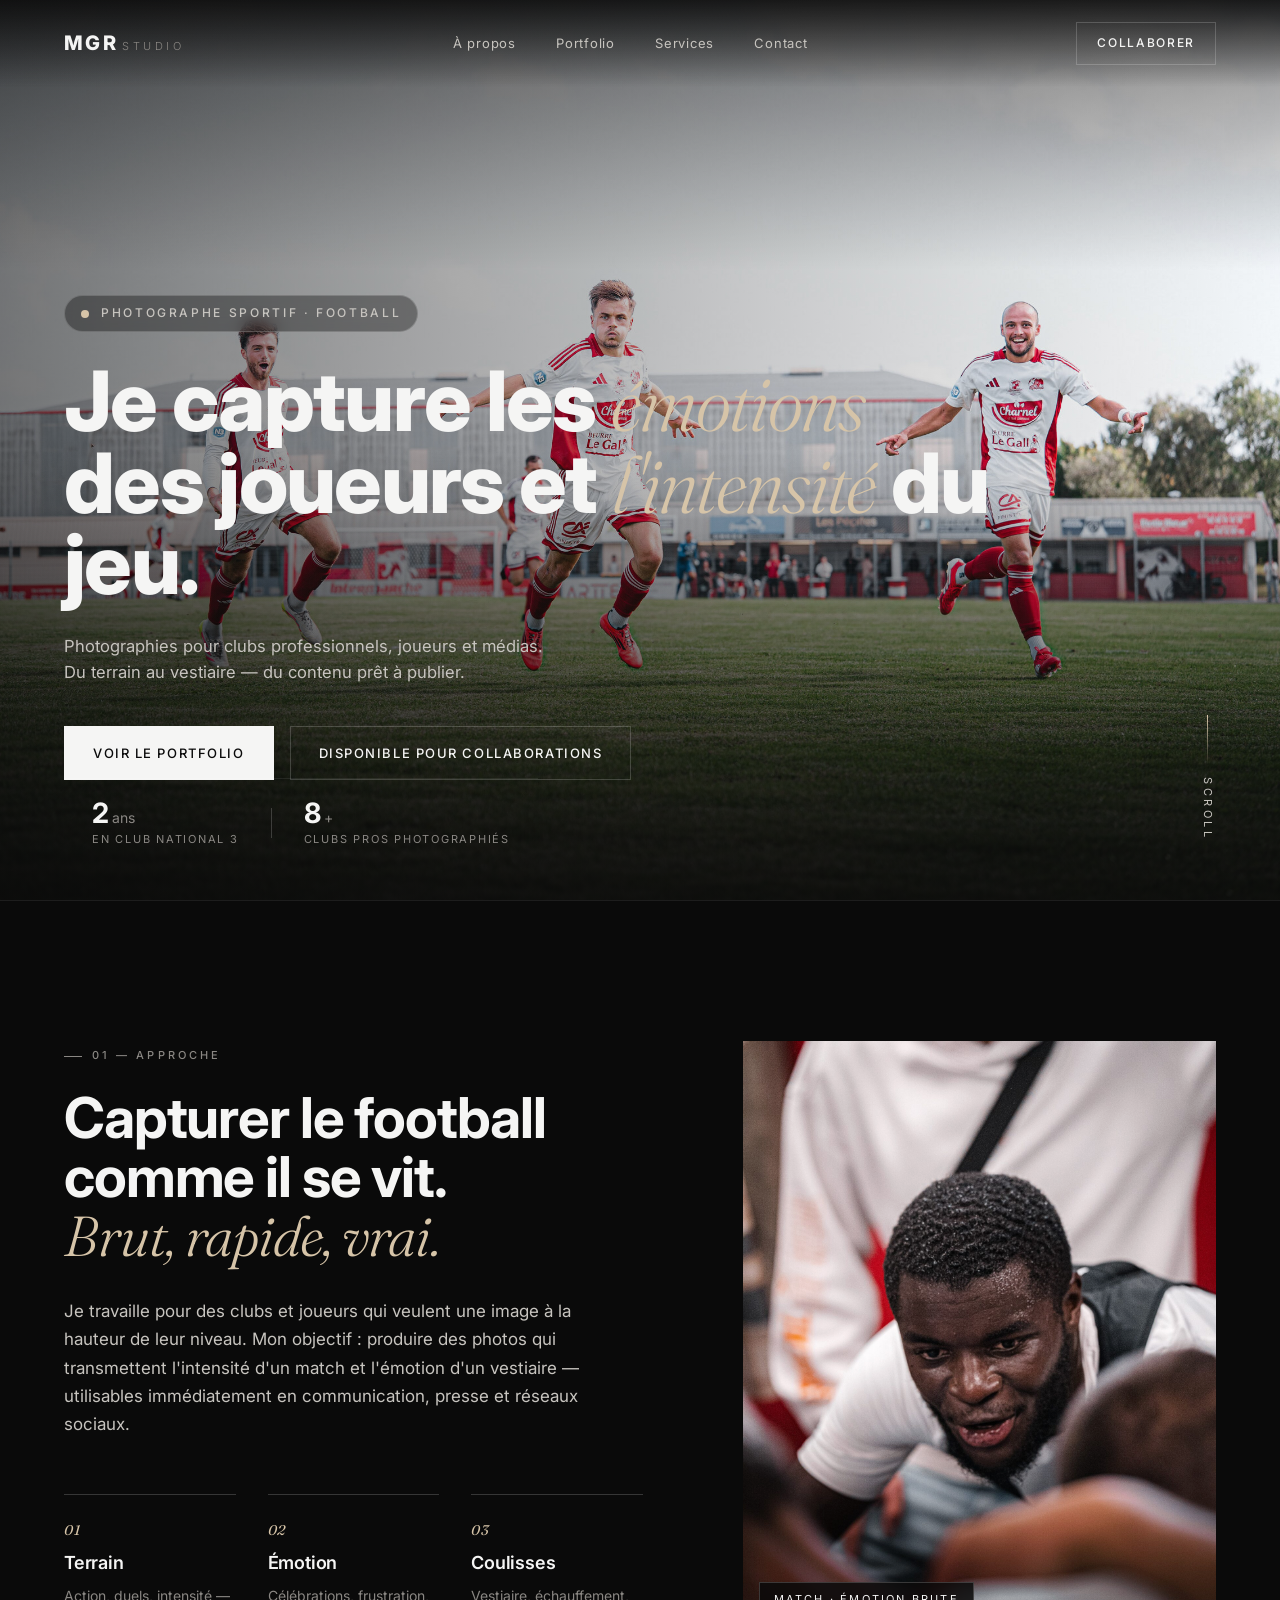
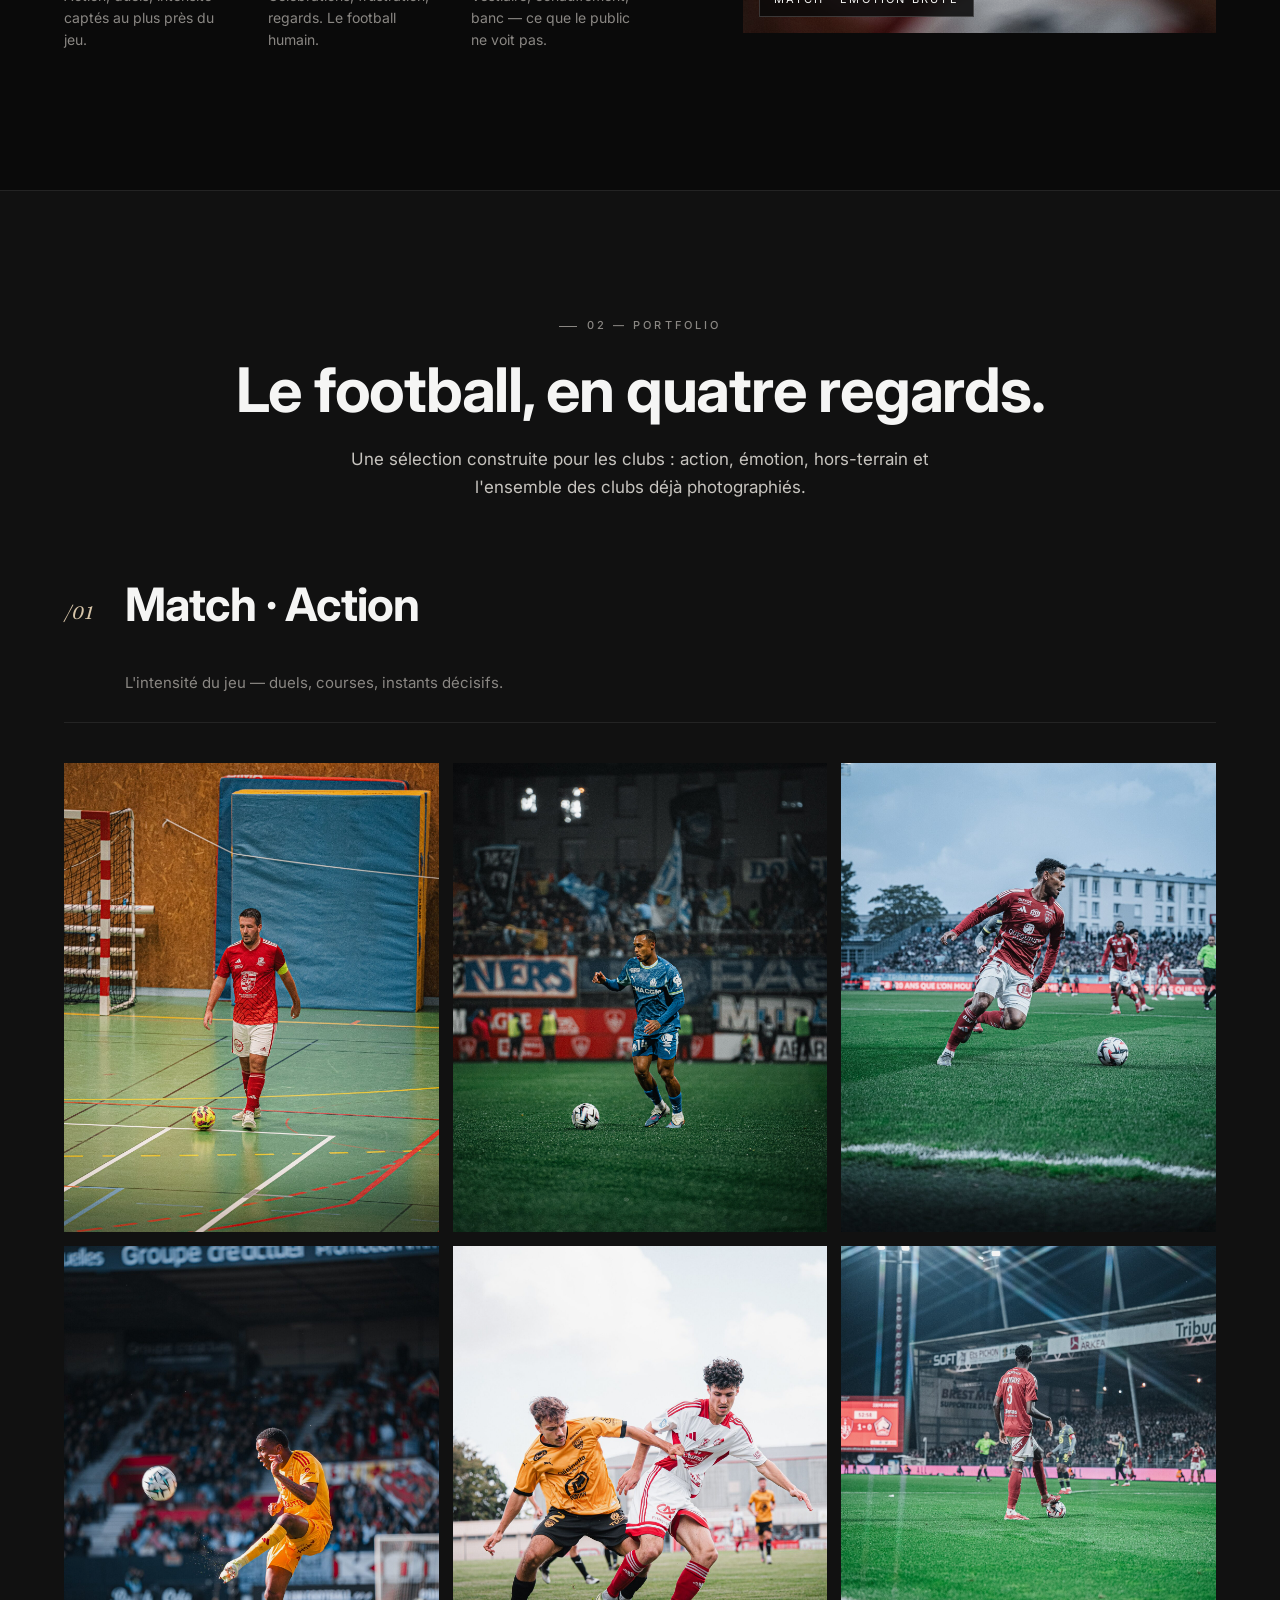
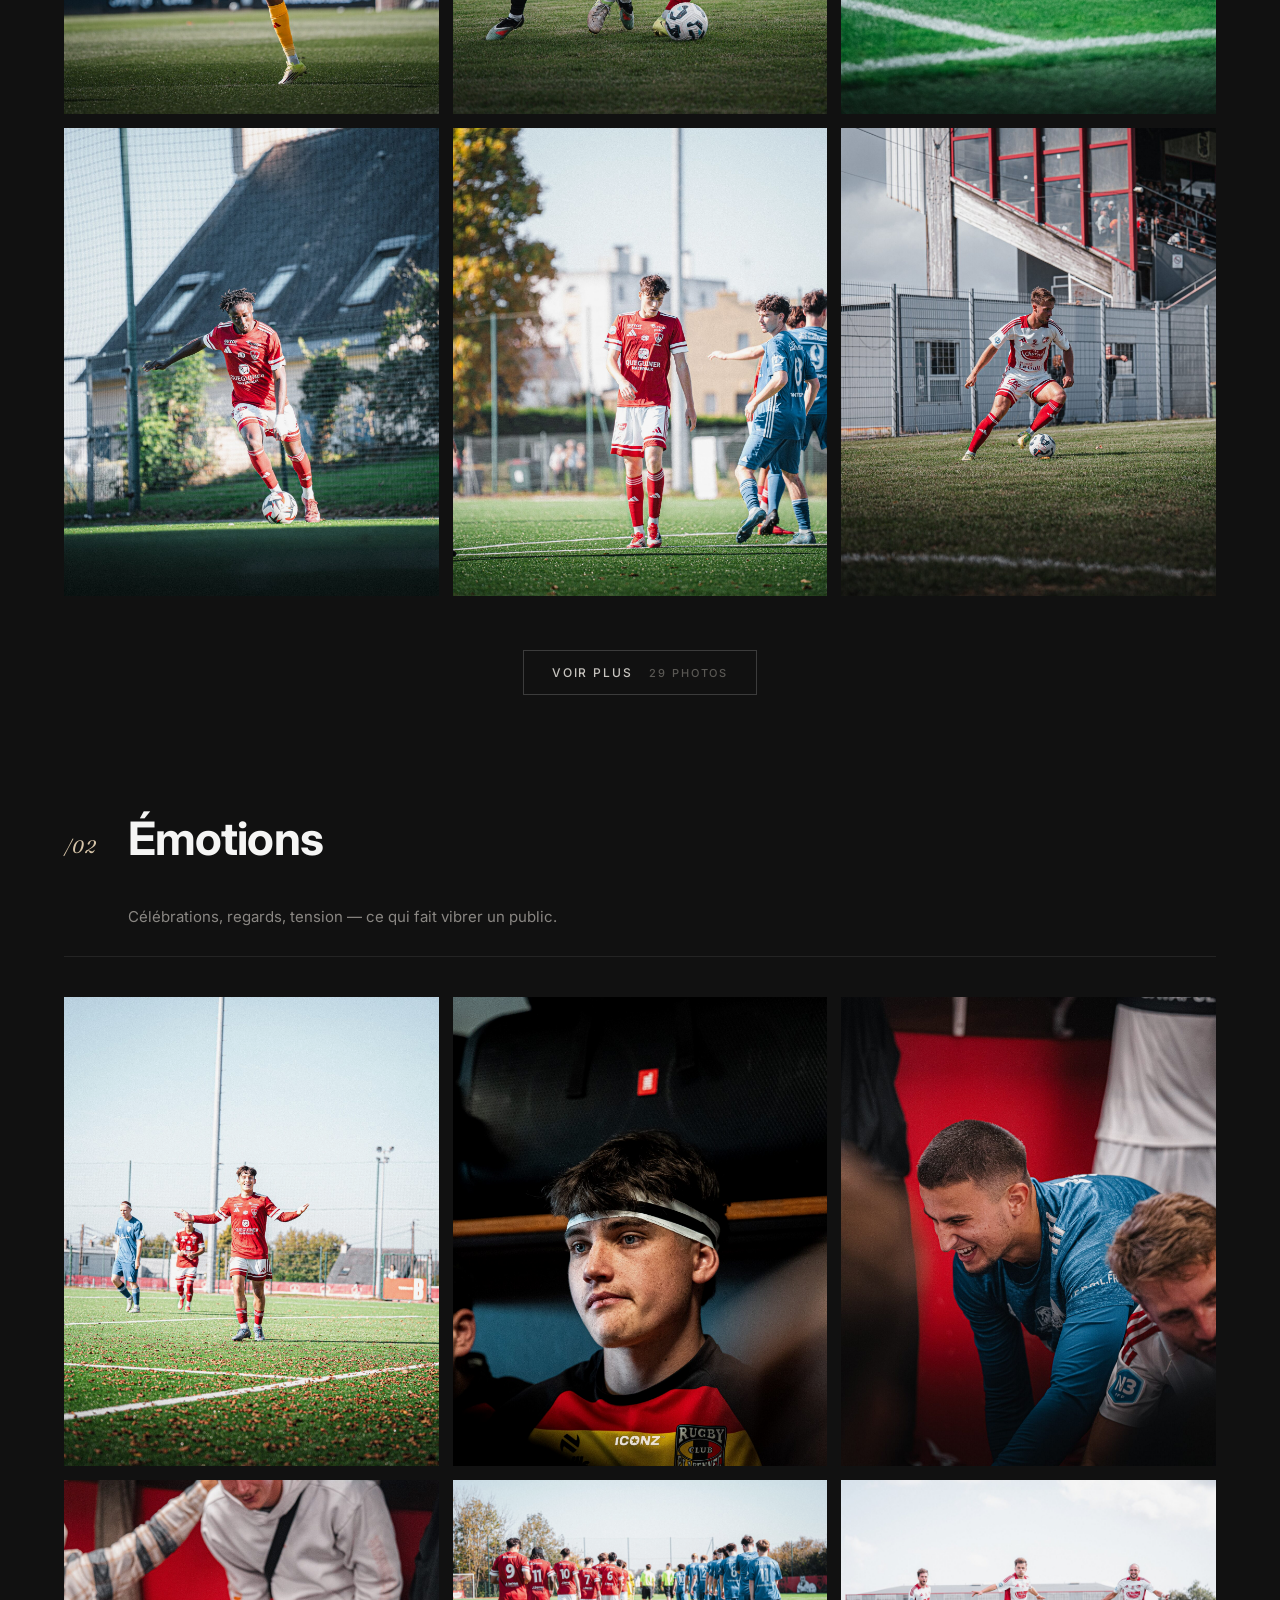
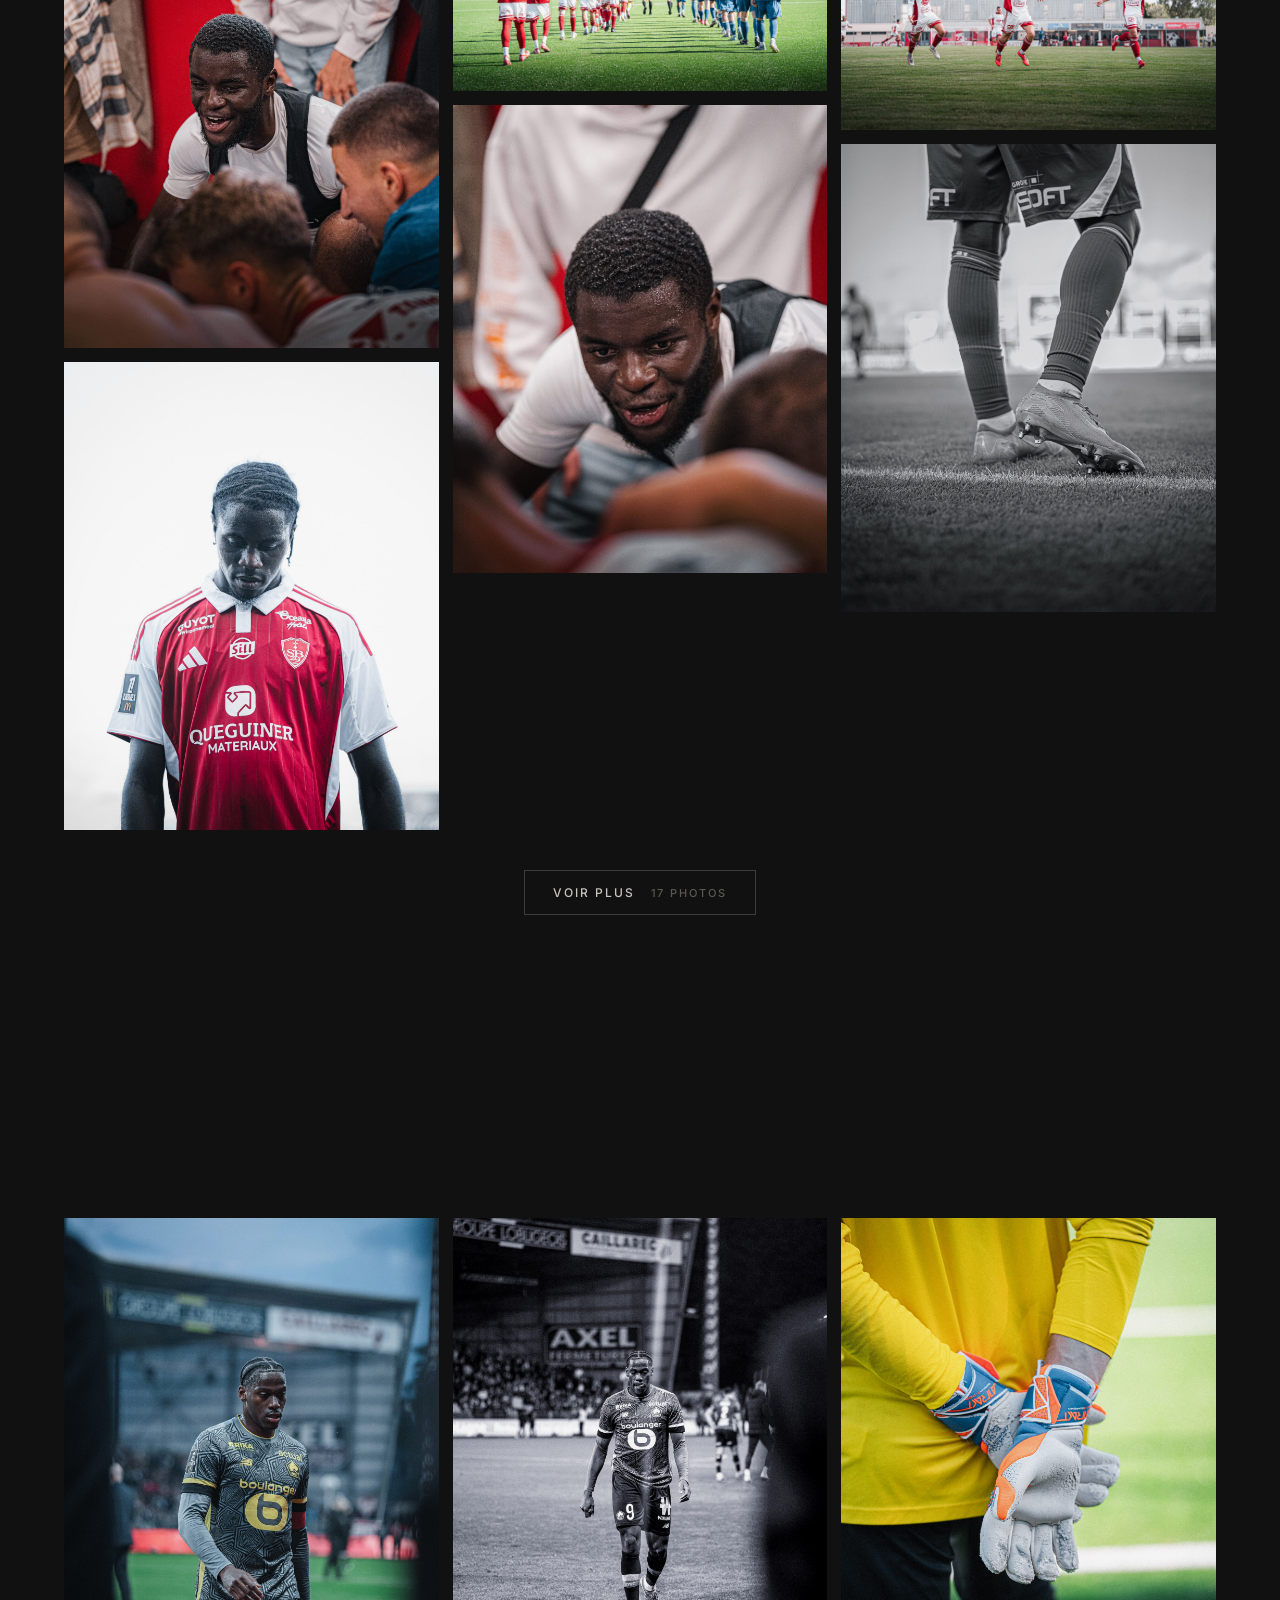
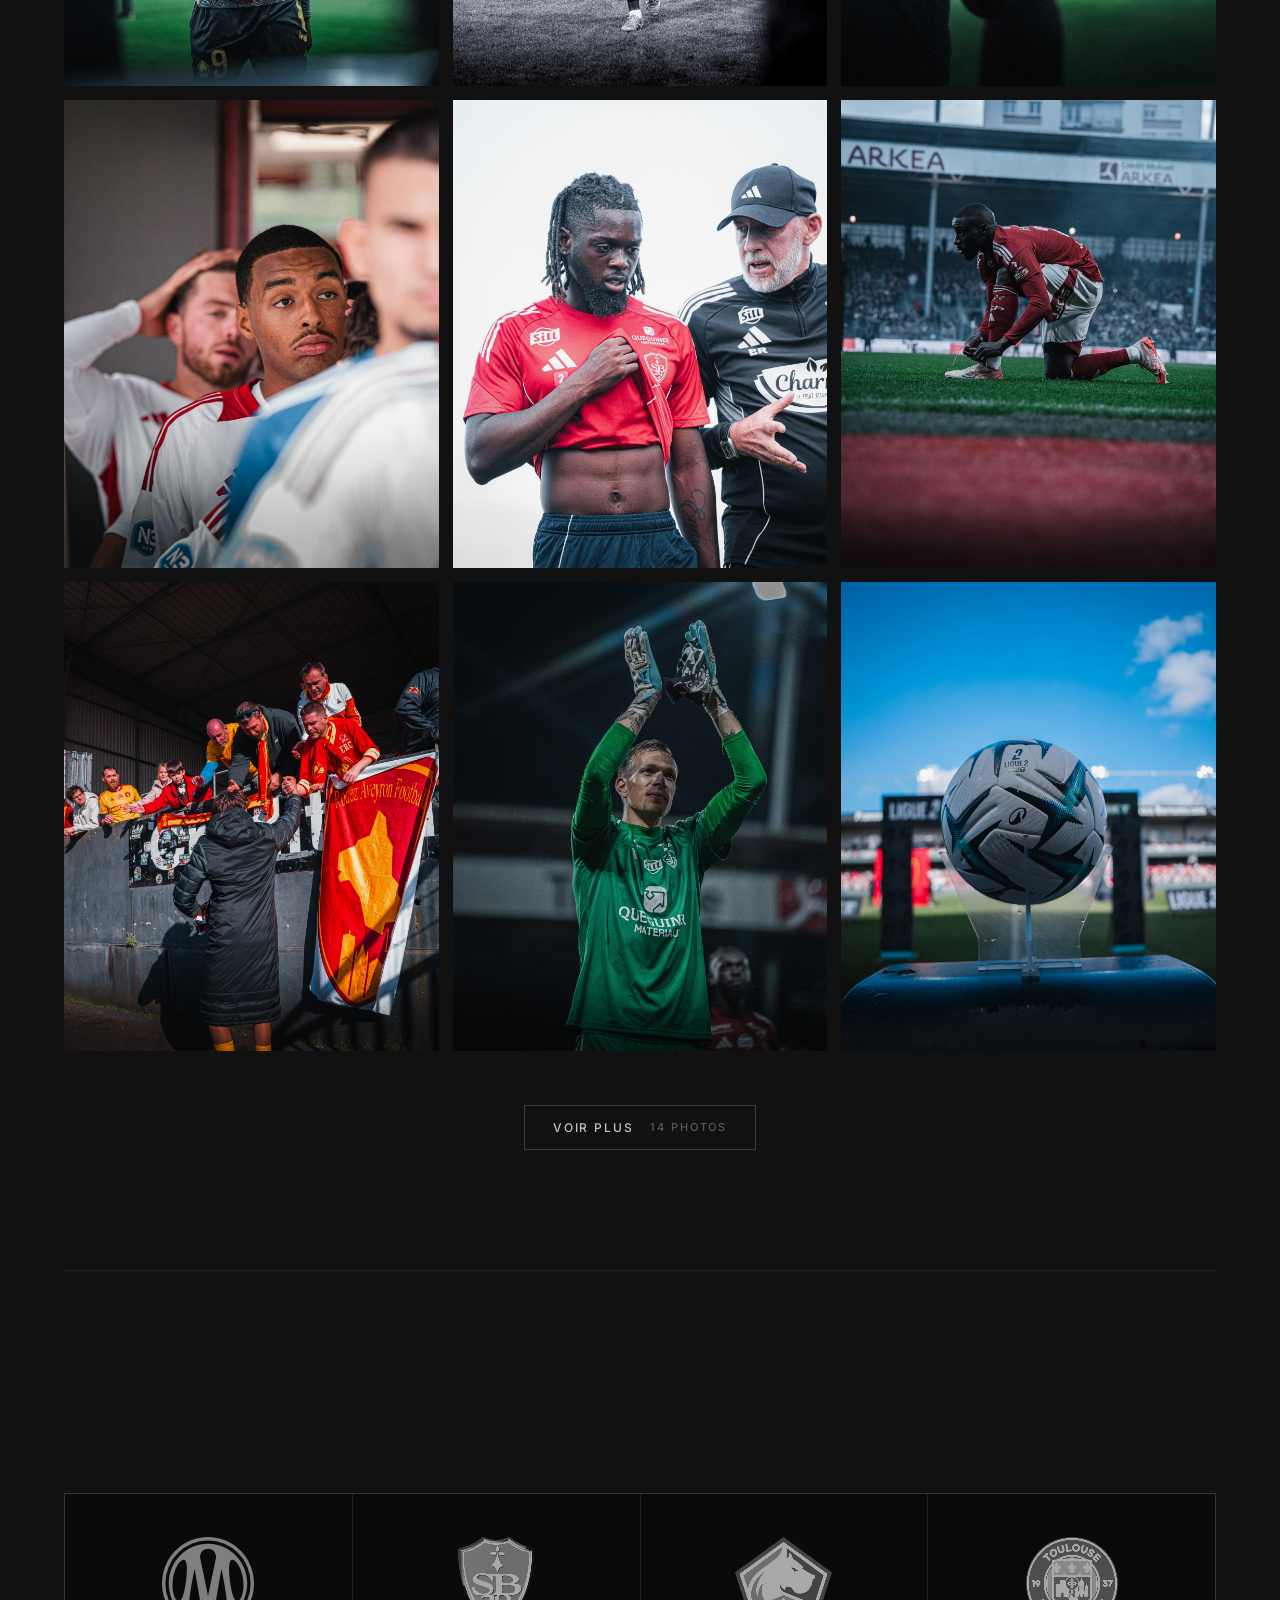
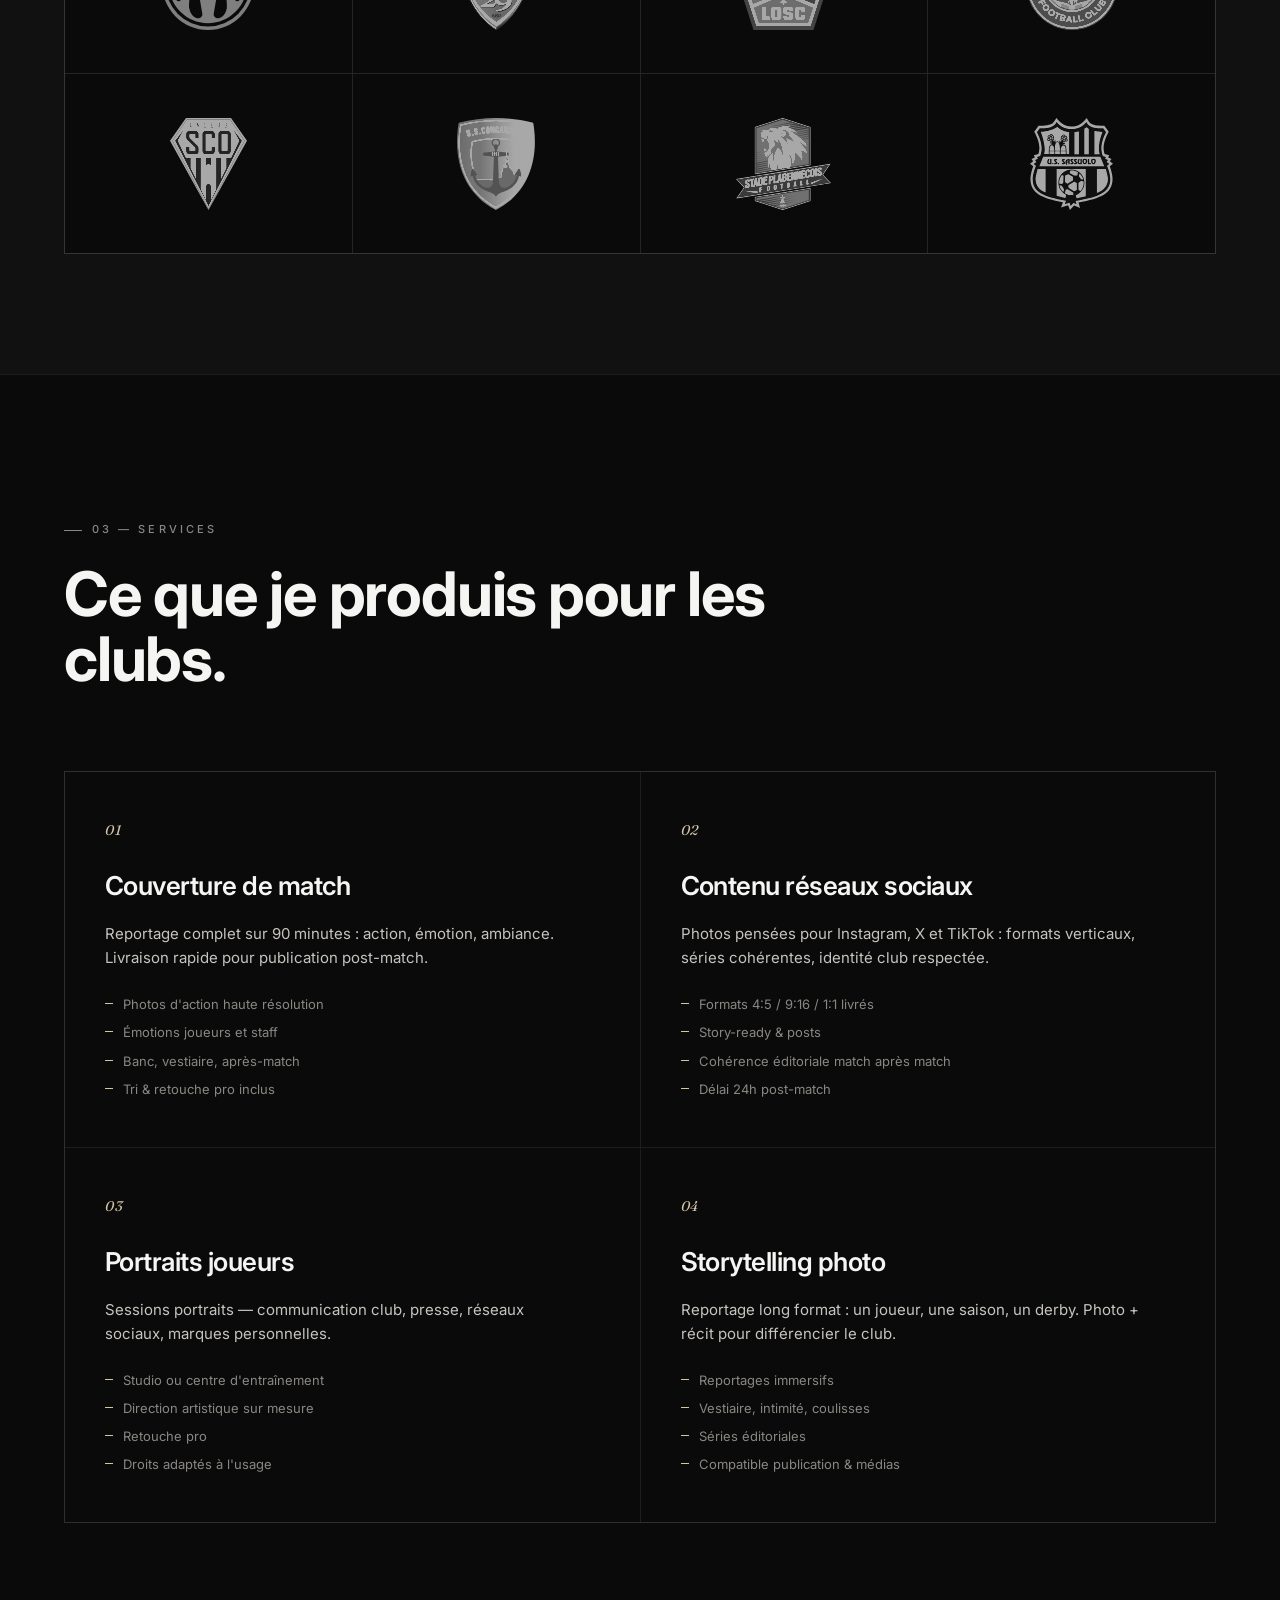
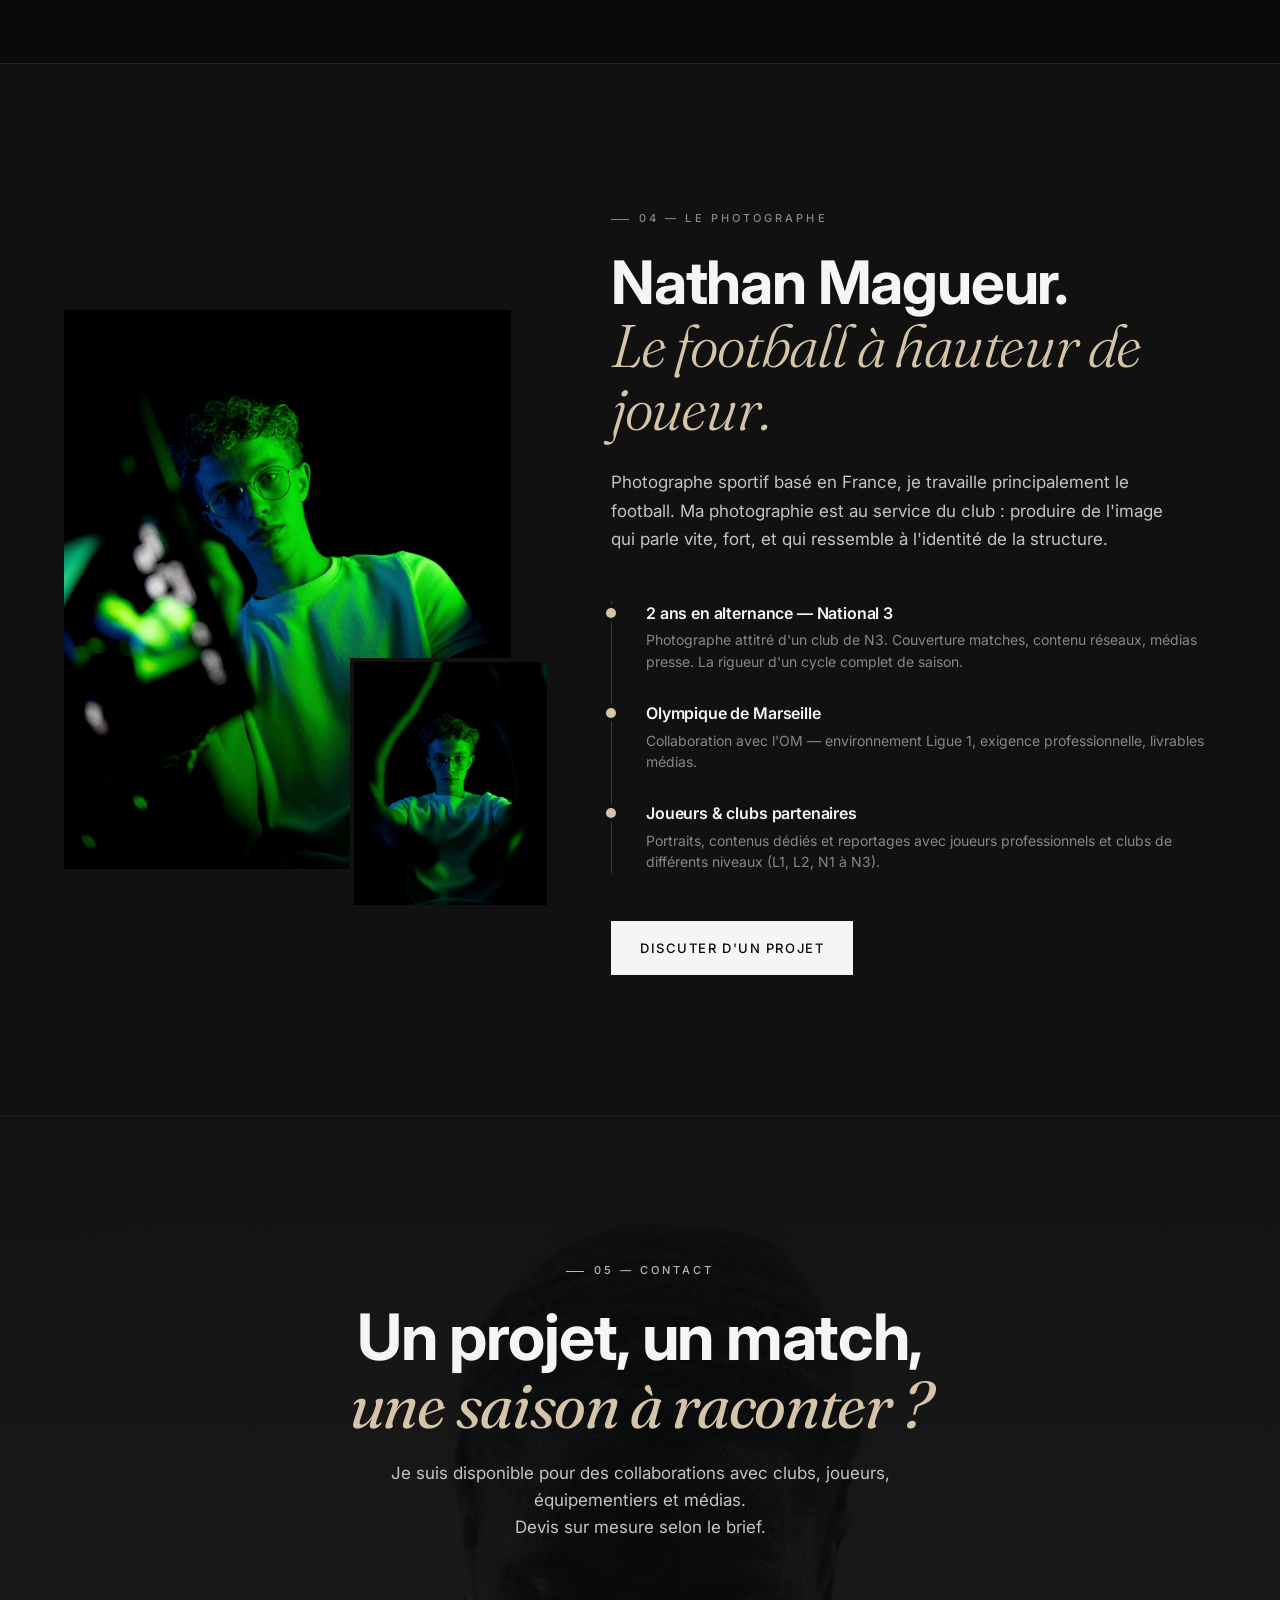
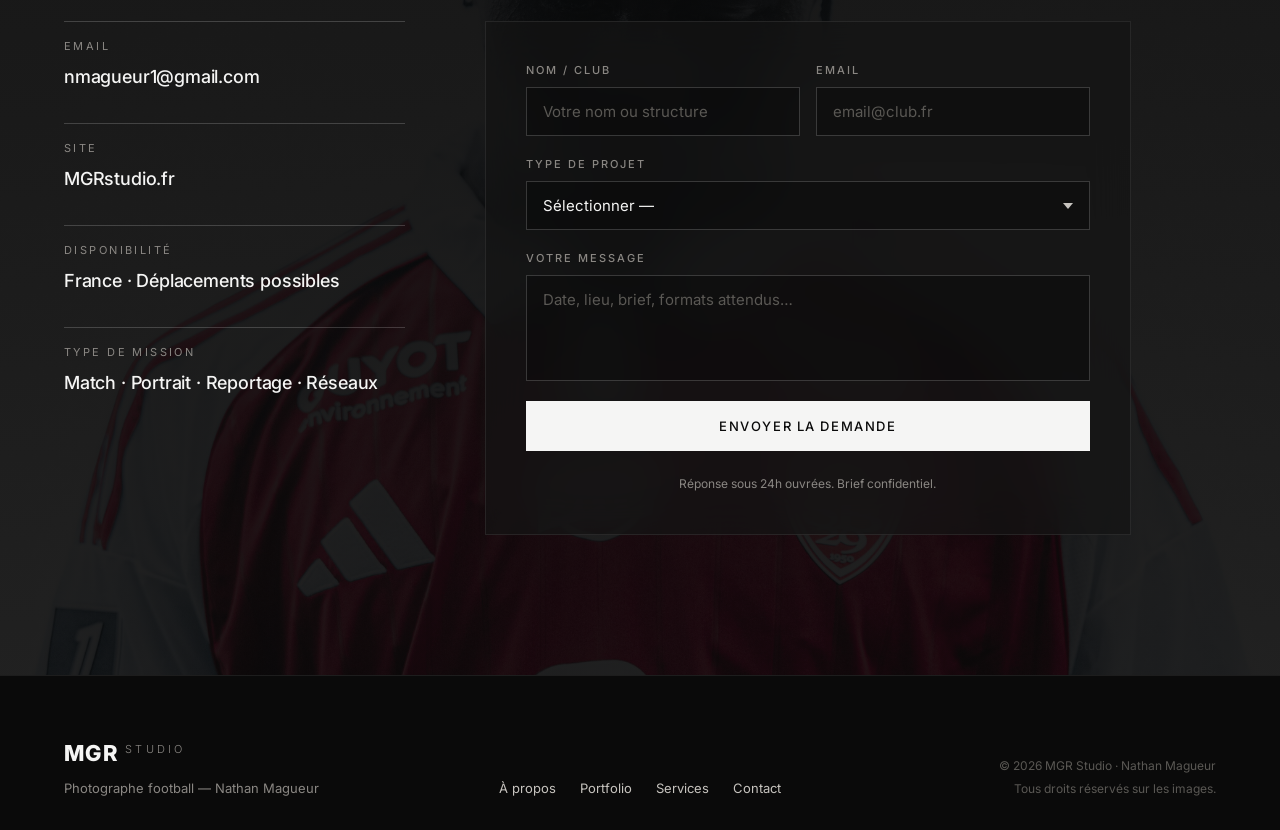
==== commit 42062d55: "modifs" ====
--- a/Portfolio - MGRstudio.fr/index.html
+++ b/Portfolio - MGRstudio.fr/index.html
@@ -293,9 +293,9 @@
       <div class="logos-grid">
         <div class="logos-grid__item" title="Olympique de Marseille">
           <img src="assets/logos/Logo_Olympique_Marseille_-_2026.svg" alt="Olympique de Marseille" loading="lazy" />
+        </div>
         <div class="logos-grid__item" title="Stade Brestois 29">
           <img src="assets/logos/Logo_SB29_2010.svg" alt="Stade Brestois 29" loading="lazy" />
-        </div>
         </div>
         <div class="logos-grid__item" title="LOSC Lille">
           <img src="assets/logos/Logo_LOSC_Lille_2018.svg" alt="LOSC Lille" loading="lazy" />
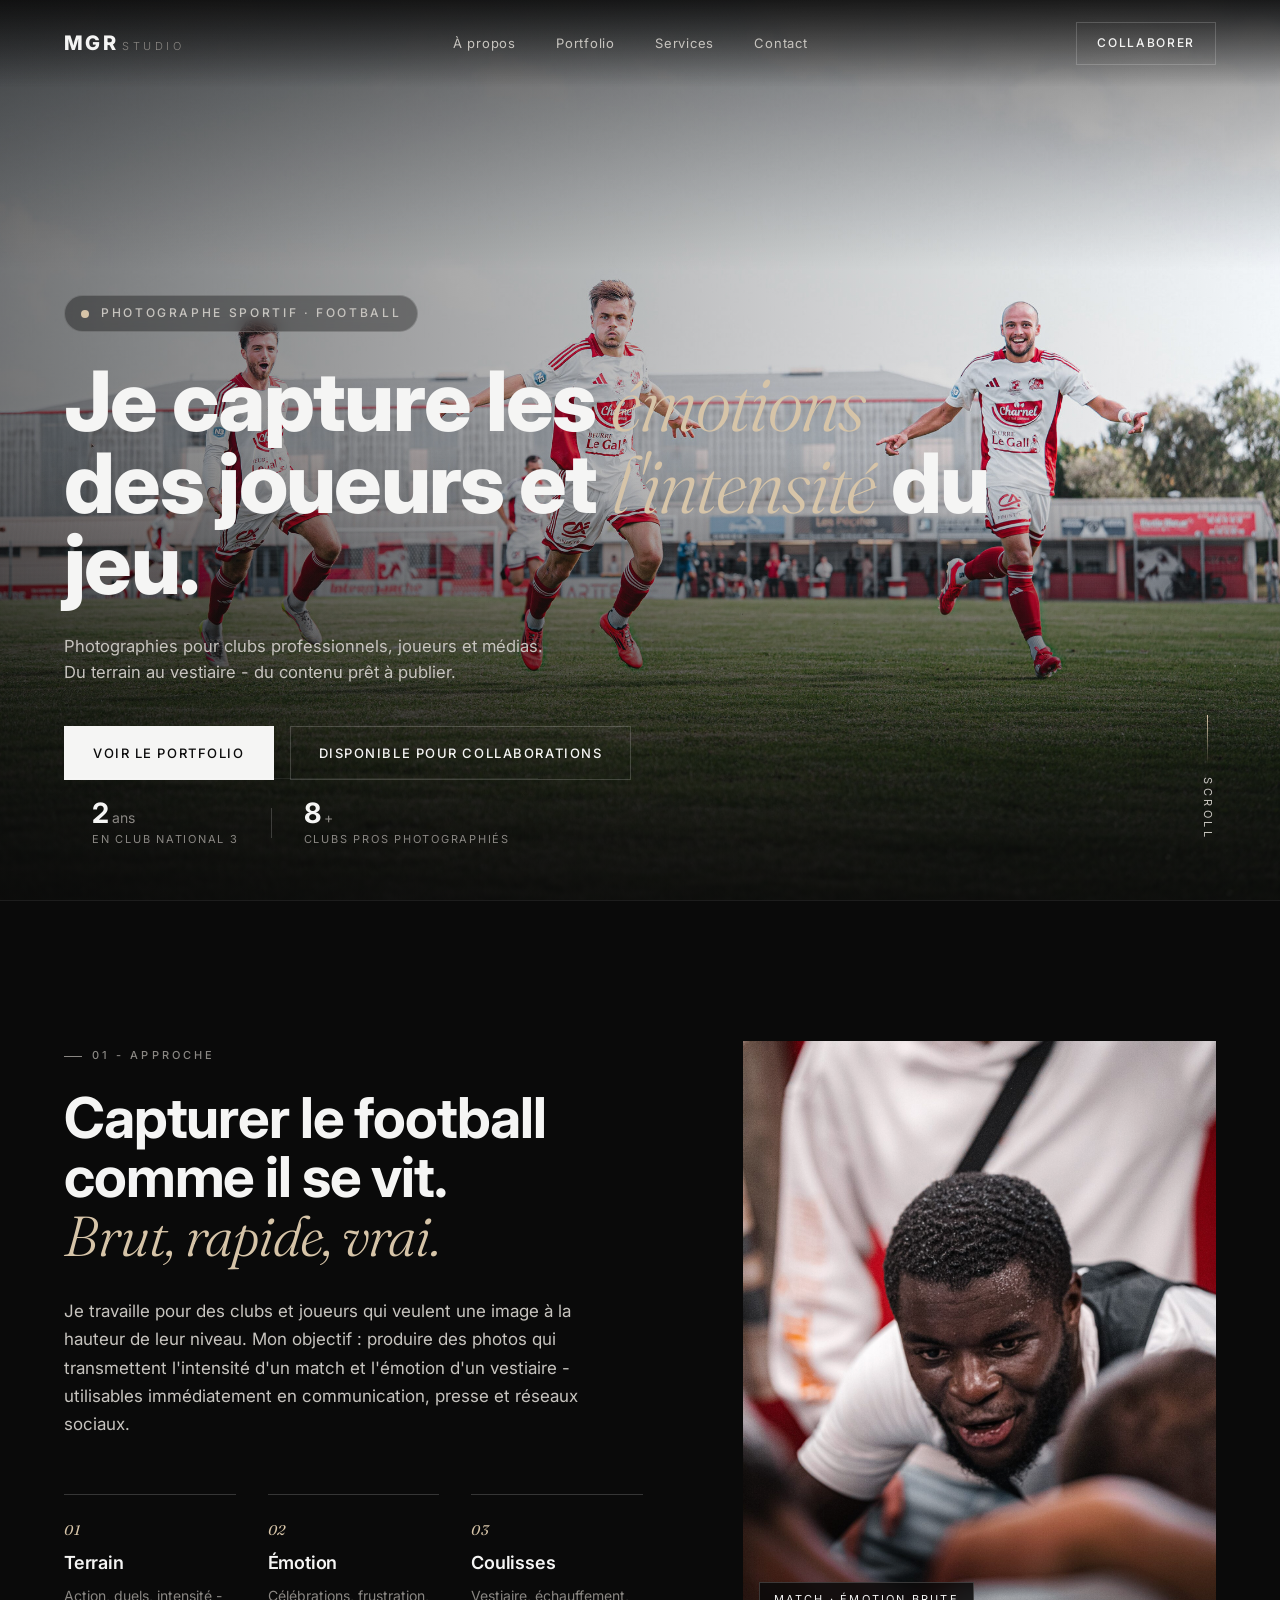
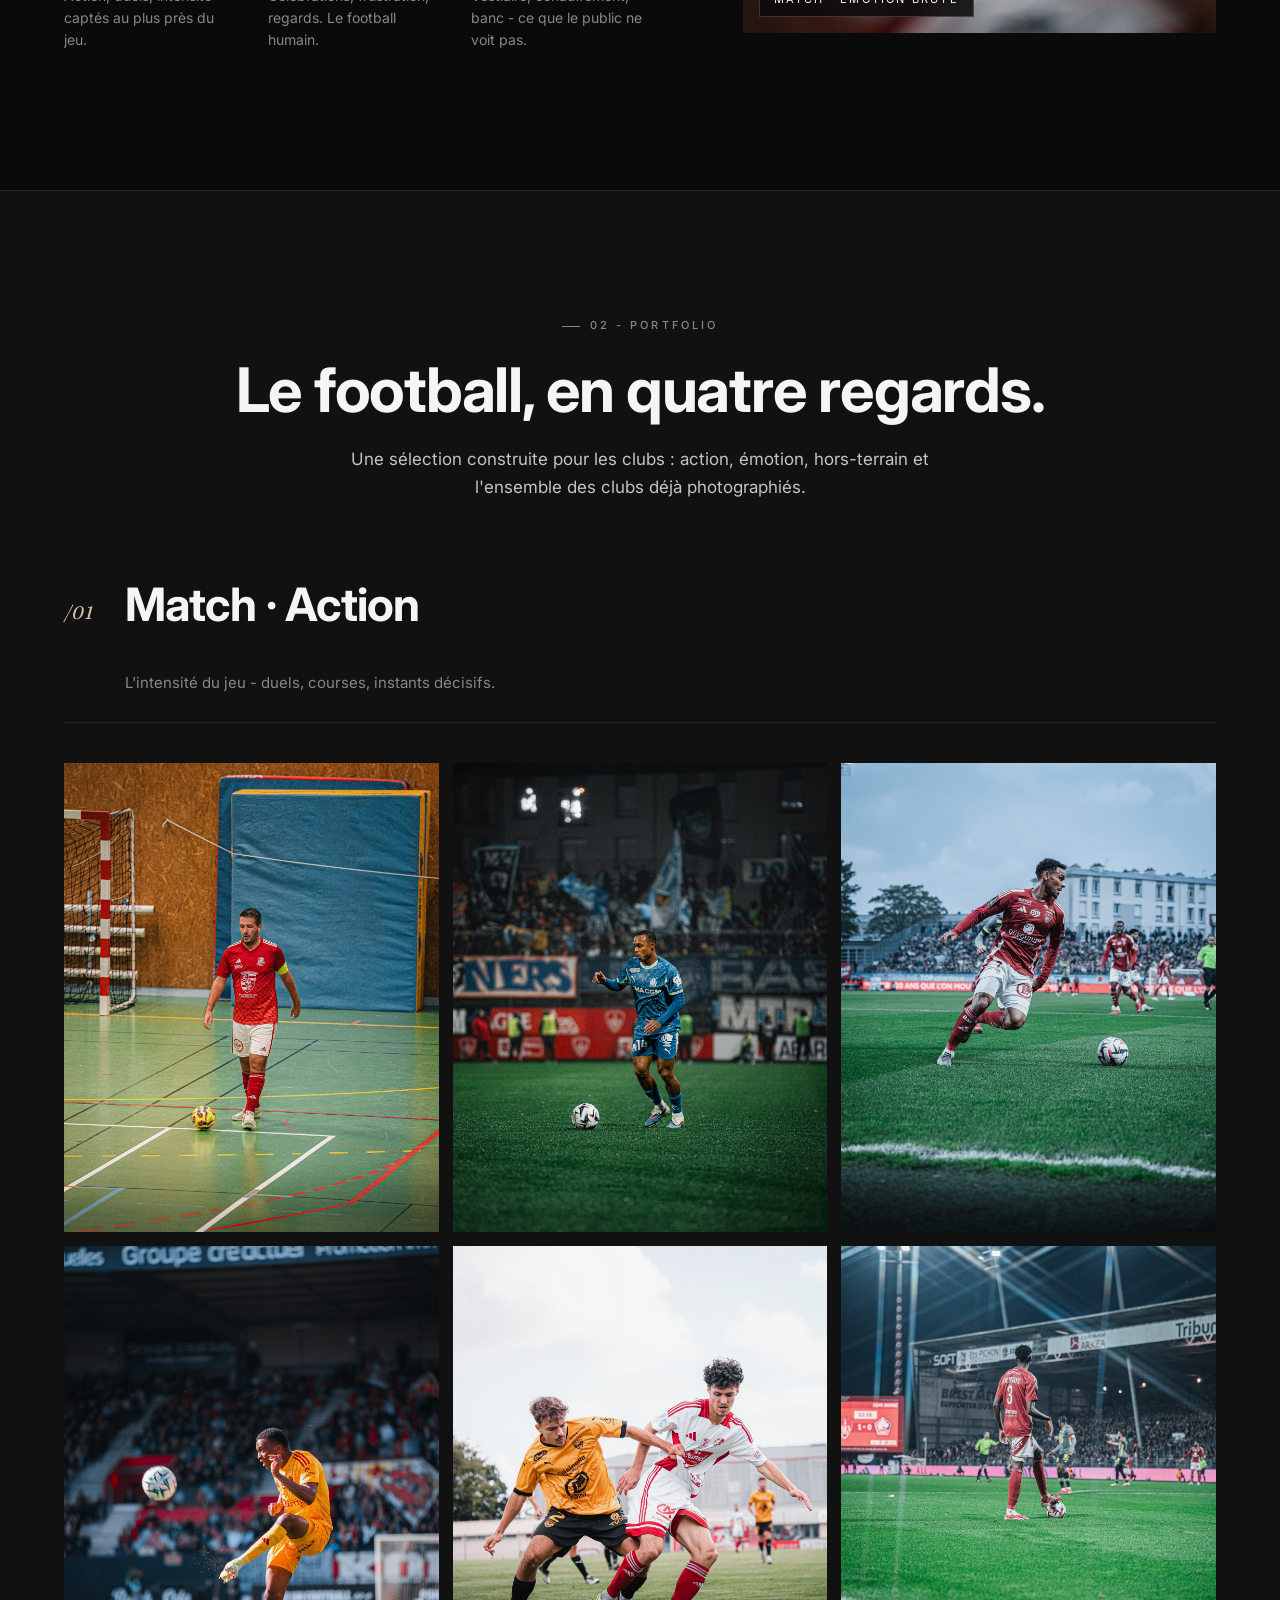
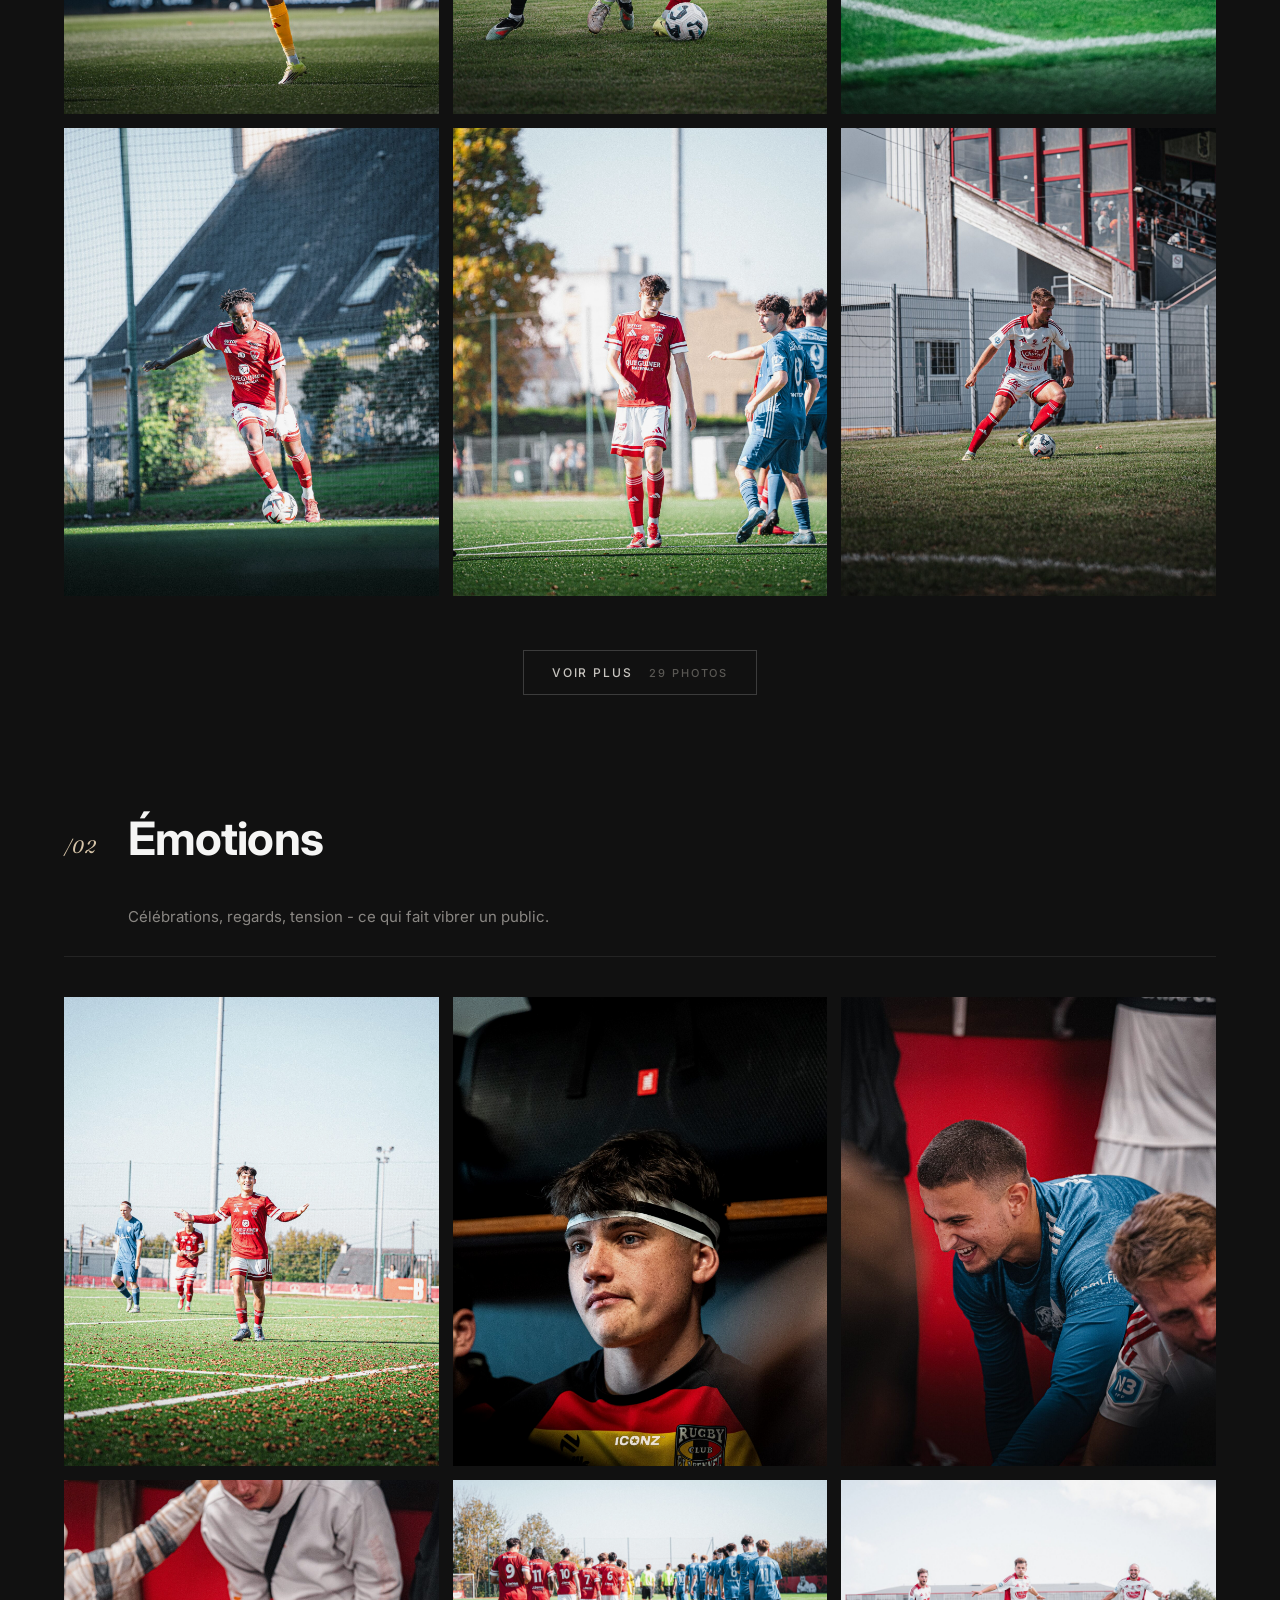
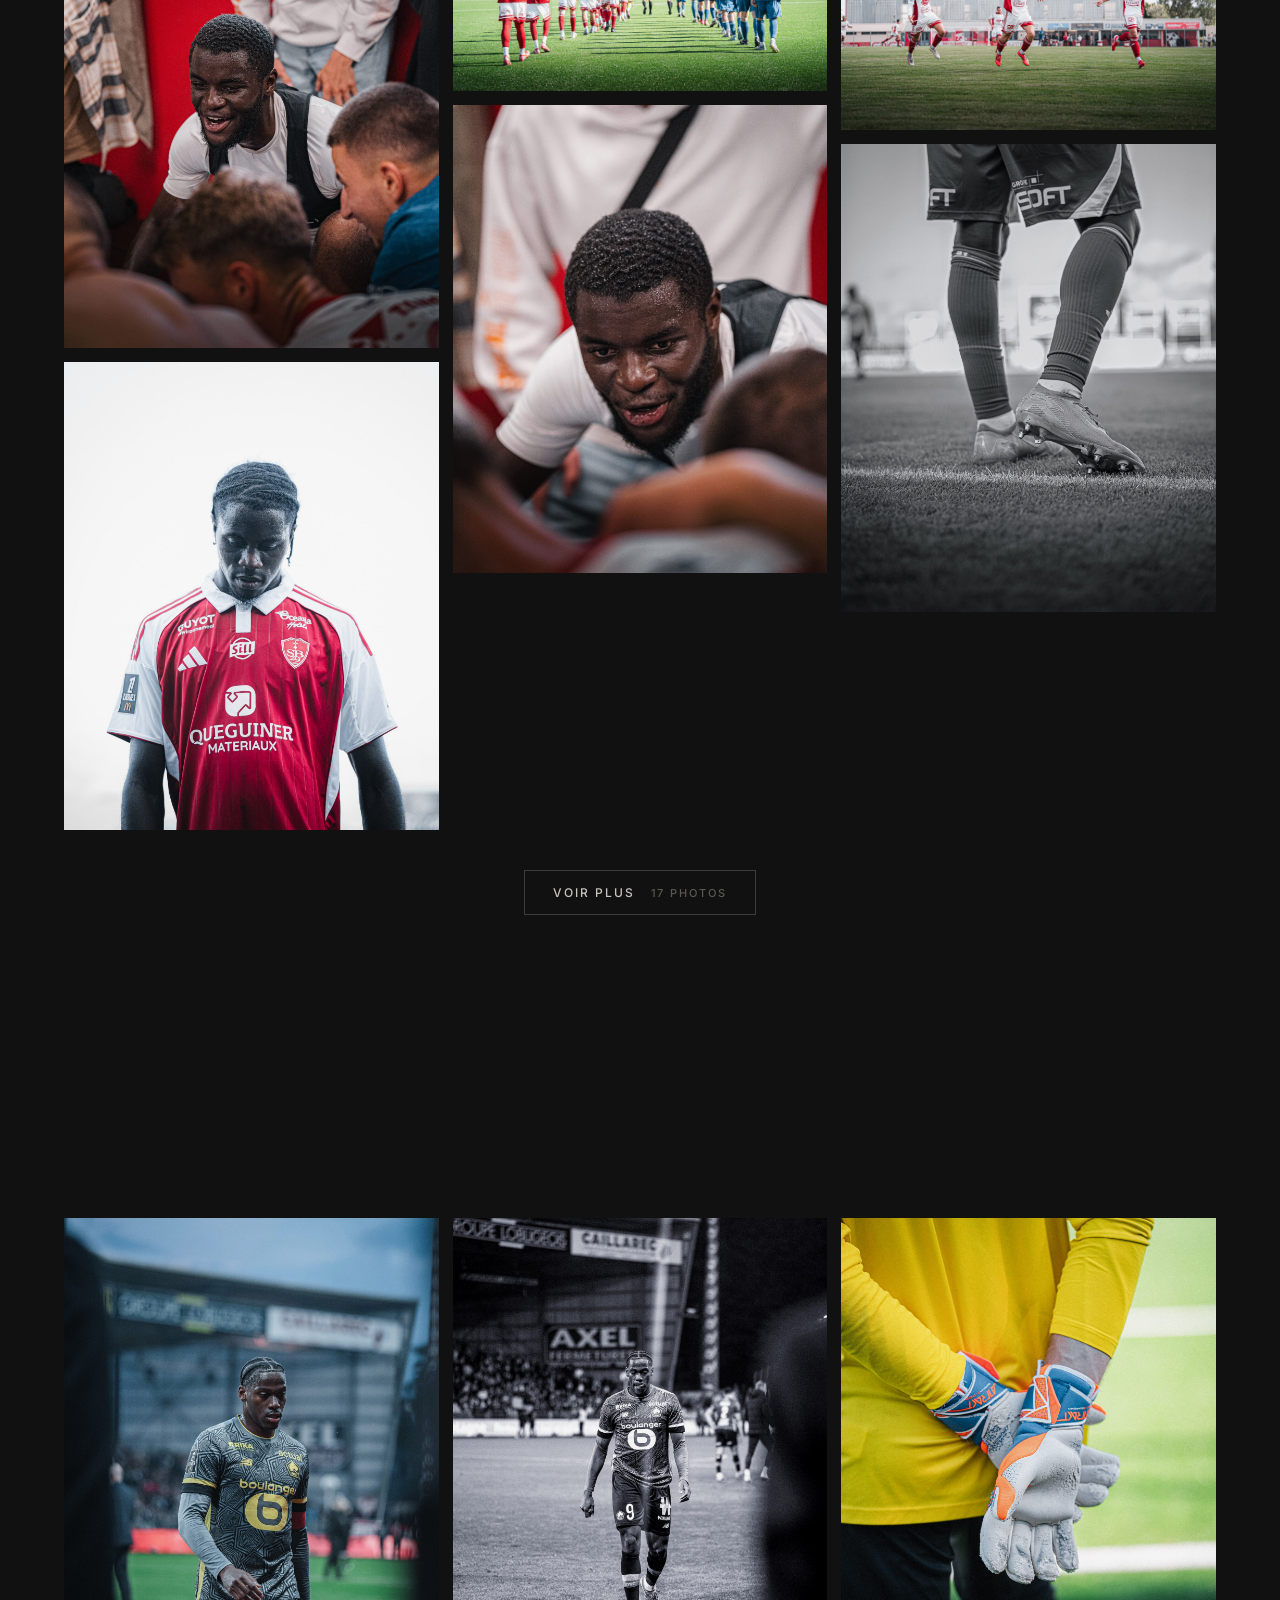
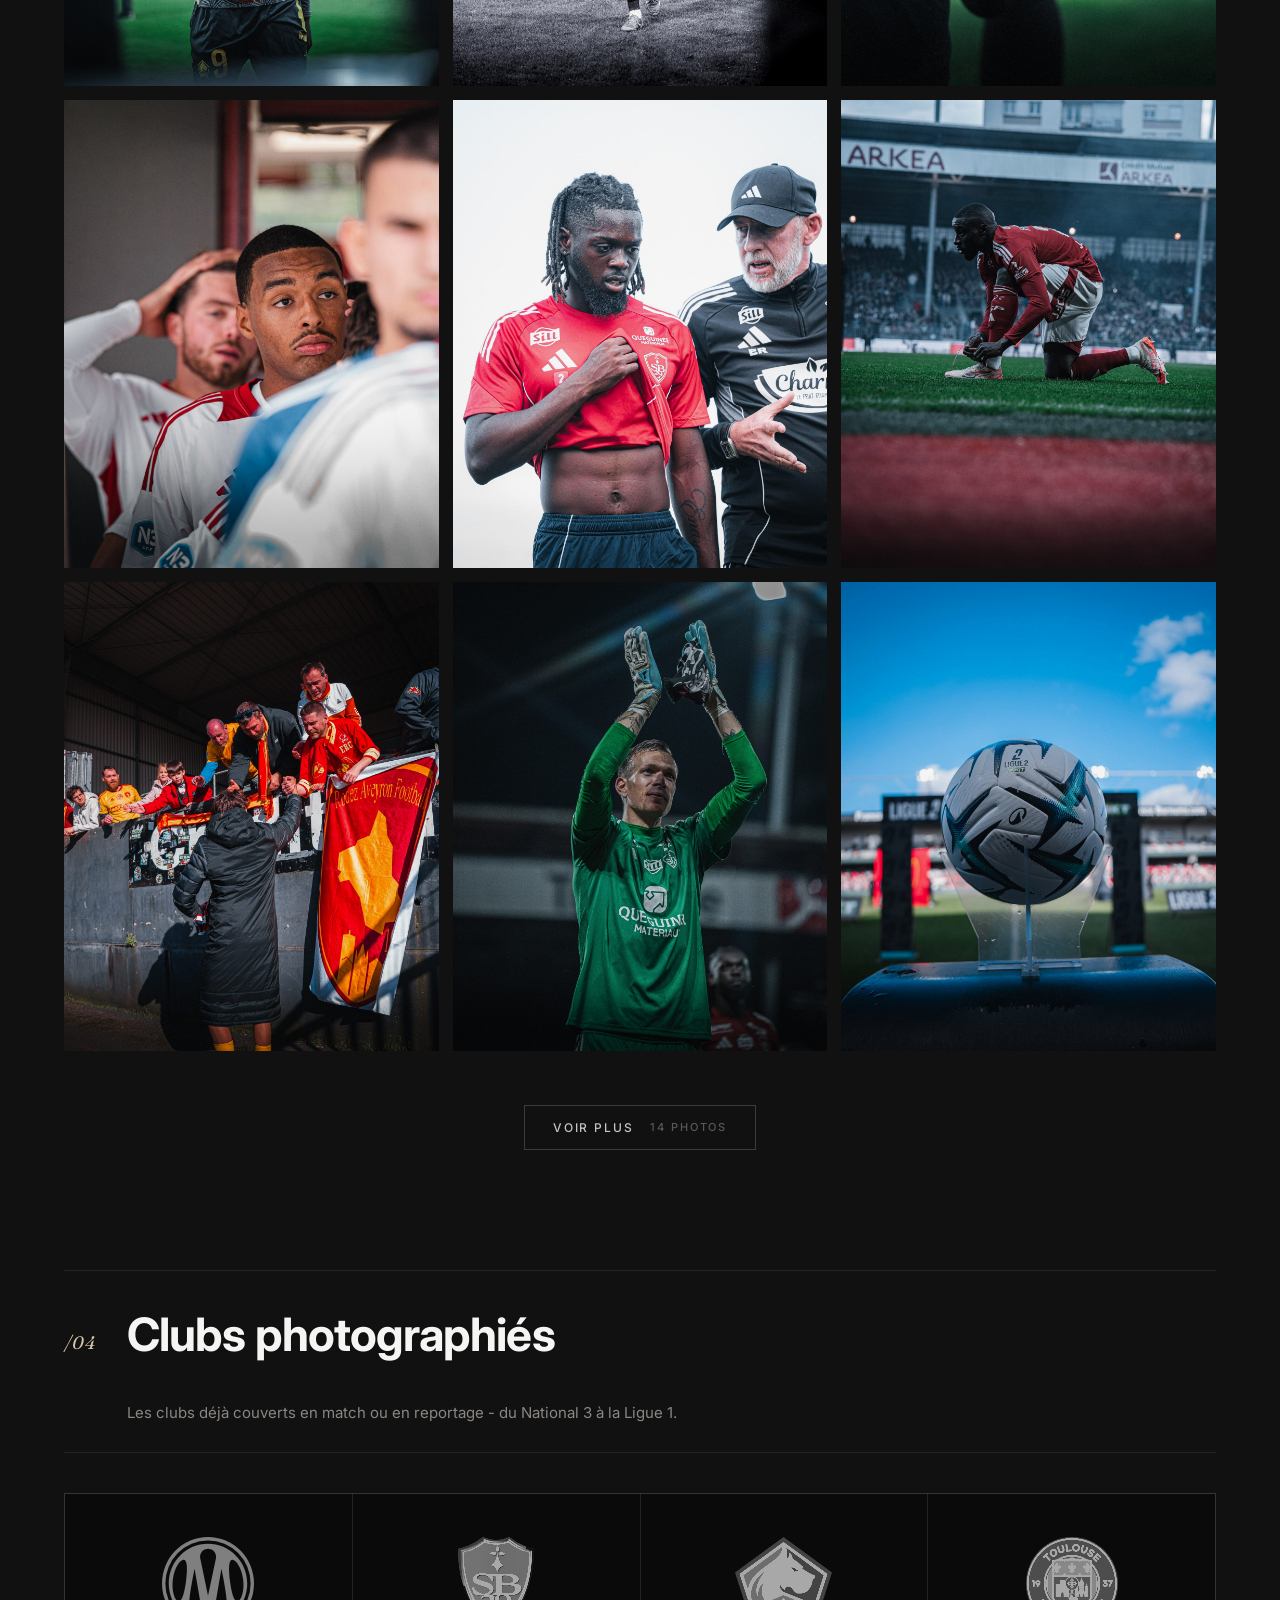
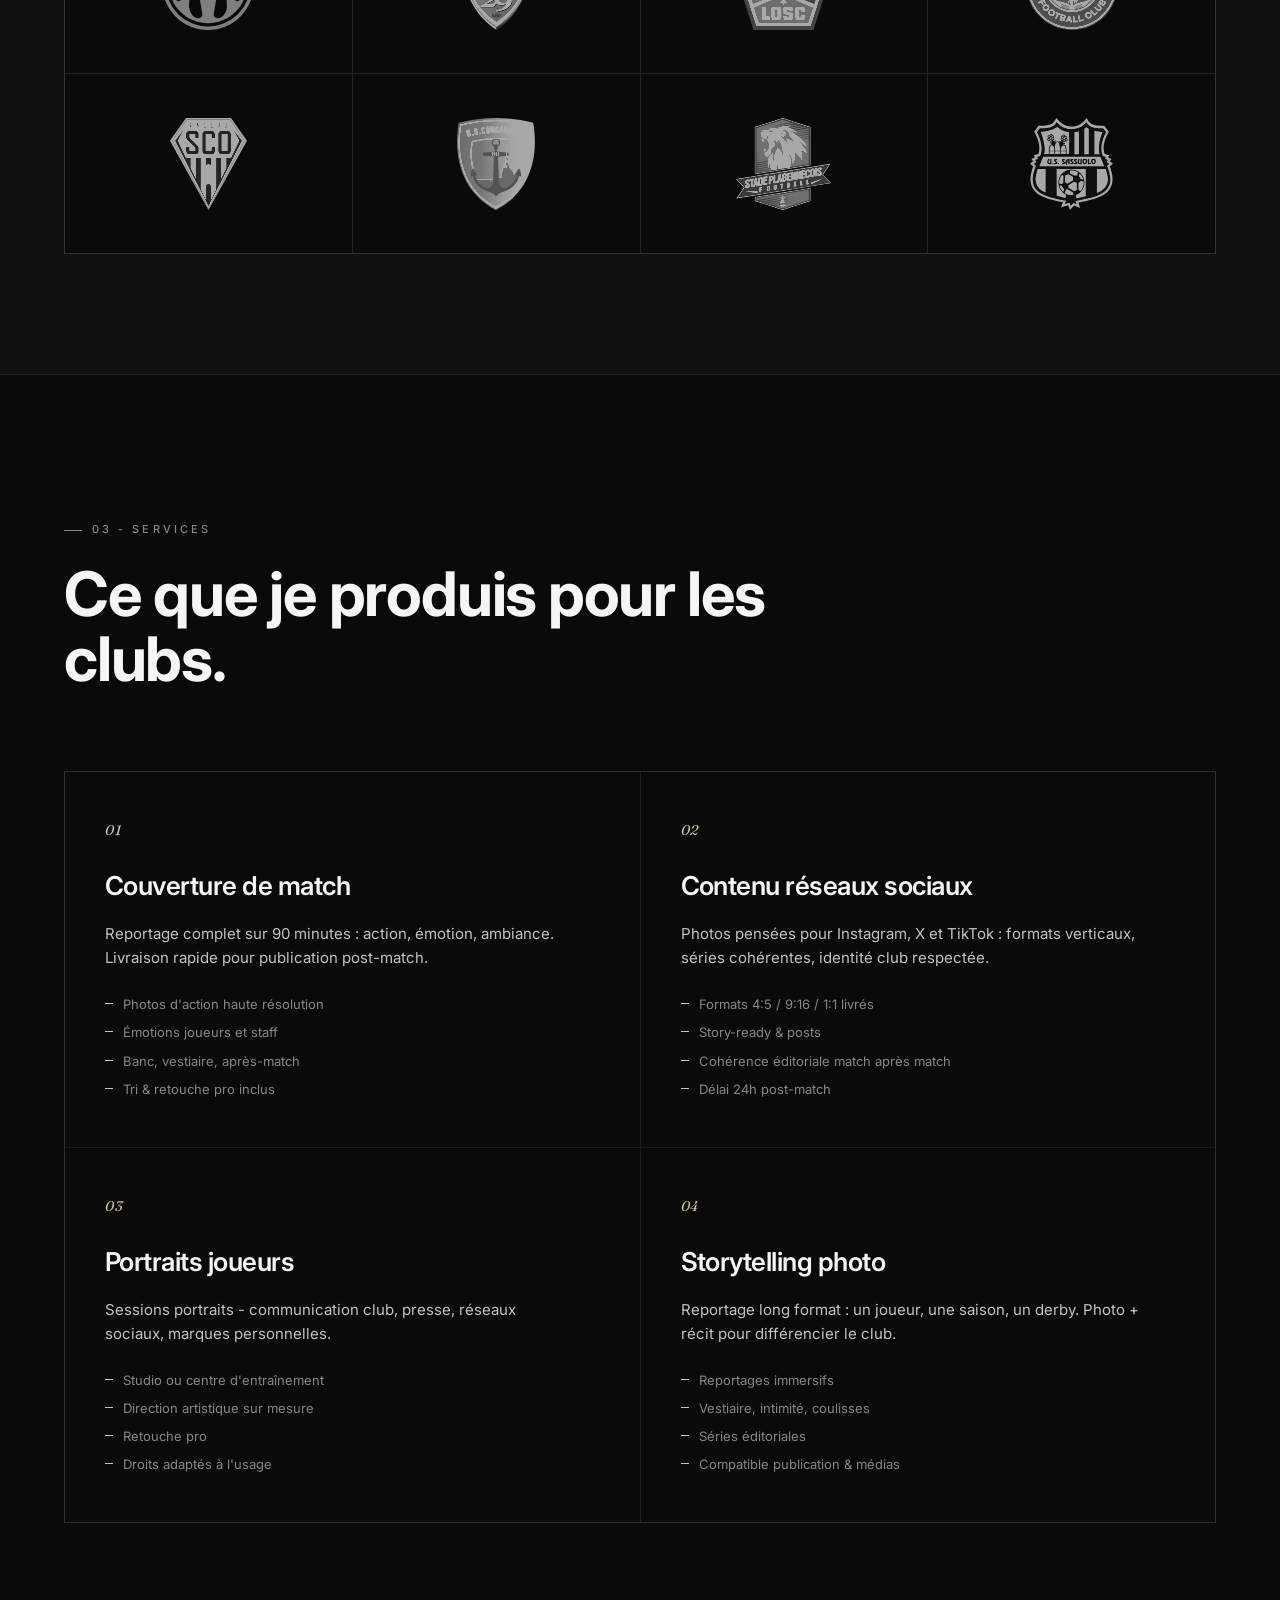
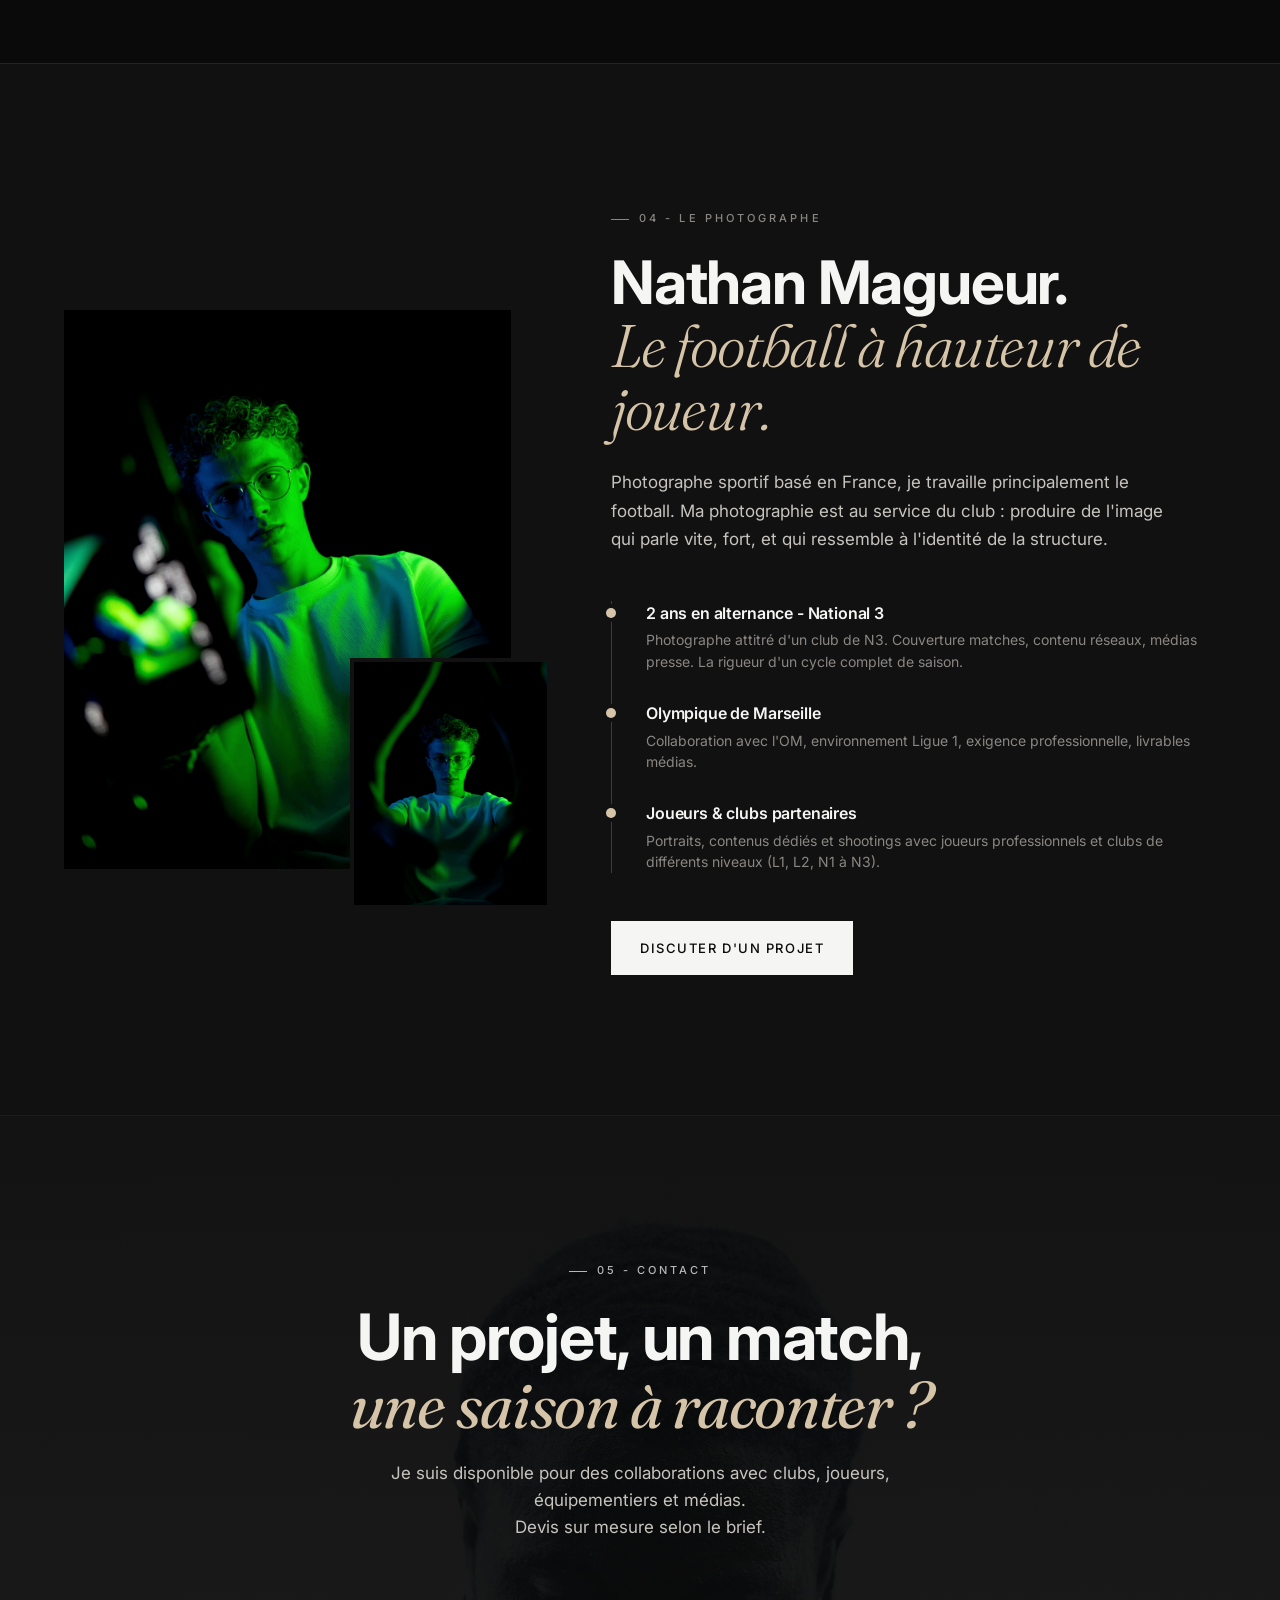
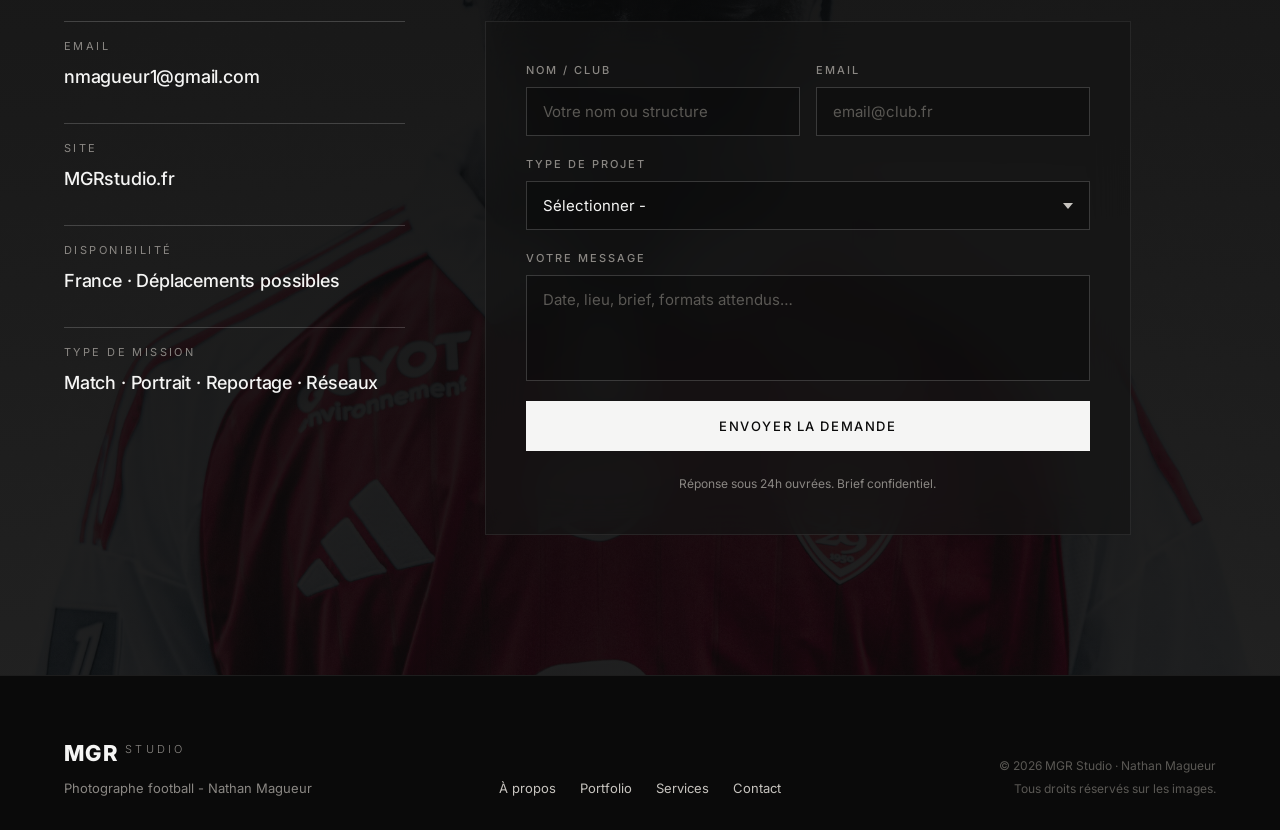
==== commit 68d81f5b: "modifs" ====
--- a/Portfolio - MGRstudio.fr/index.html
+++ b/Portfolio - MGRstudio.fr/index.html
@@ -3,14 +3,14 @@
 <head>
   <meta charset="UTF-8" />
   <meta name="viewport" content="width=device-width, initial-scale=1.0" />
-  <title>MGR Studio — Nathan Magueur · Photographe Football</title>
+  <title>MGR Studio - Nathan Magueur · Photographe Football</title>
   <meta name="description" content="Photographe sportif spécialisé football. Je capture l'intensité du jeu et l'émotion des joueurs pour les clubs professionnels. Collaborations Olympique de Marseille, clubs pros et joueurs." />
-  <meta name="author" content="Nathan Magueur — MGR Studio" />
+  <meta name="author" content="Nathan Magueur - MGR Studio" />
   <meta name="theme-color" content="#0a0a0a" />
 
   <!-- Open Graph -->
   <meta property="og:type" content="website" />
-  <meta property="og:title" content="MGR Studio — Nathan Magueur · Photographe Football" />
+  <meta property="og:title" content="MGR Studio - Nathan Magueur · Photographe Football" />
   <meta property="og:description" content="Je capture les émotions des joueurs et l'intensité du jeu." />
   <meta property="og:image" content="assets/photos/hero/hero-01.jpg" />
 
@@ -70,7 +70,7 @@
       </h1>
       <p class="hero__lede">
         Photographies pour clubs professionnels, joueurs et médias.<br />
-        Du terrain au vestiaire — du contenu prêt à publier.
+        Du terrain au vestiaire - du contenu prêt à publier.
       </p>
       <div class="hero__cta-row">
         <a href="#portfolio" class="btn btn--primary">Voir le portfolio</a>
@@ -100,7 +100,7 @@
   <section class="about" id="about">
     <div class="about__inner">
       <div class="about__col about__col--text">
-        <span class="section-label">01 — Approche</span>
+        <span class="section-label">01 - Approche</span>
         <h2 class="about__title">
           Capturer le football comme il se vit.<br />
           <em>Brut, rapide, vrai.</em>
@@ -108,14 +108,14 @@
         <p class="about__lede">
           Je travaille pour des clubs et joueurs qui veulent une image à la hauteur de leur niveau.
           Mon objectif : produire des photos qui transmettent l'intensité d'un match
-          et l'émotion d'un vestiaire — utilisables immédiatement en communication, presse et réseaux sociaux.
+          et l'émotion d'un vestiaire - utilisables immédiatement en communication, presse et réseaux sociaux.
         </p>
 
         <div class="about__pillars">
           <div class="about__pillar">
             <span class="about__pillar-num">01</span>
             <h3 class="about__pillar-title">Terrain</h3>
-            <p class="about__pillar-text">Action, duels, intensité — captés au plus près du jeu.</p>
+            <p class="about__pillar-text">Action, duels, intensité - captés au plus près du jeu.</p>
           </div>
           <div class="about__pillar">
             <span class="about__pillar-num">02</span>
@@ -125,7 +125,7 @@
           <div class="about__pillar">
             <span class="about__pillar-num">03</span>
             <h3 class="about__pillar-title">Coulisses</h3>
-            <p class="about__pillar-text">Vestiaire, échauffement, banc — ce que le public ne voit pas.</p>
+            <p class="about__pillar-text">Vestiaire, échauffement, banc - ce que le public ne voit pas.</p>
           </div>
         </div>
       </div>
@@ -143,7 +143,7 @@
   <section class="portfolio" id="portfolio">
 
     <div class="portfolio__intro">
-      <span class="section-label">02 — Portfolio</span>
+      <span class="section-label">02 - Portfolio</span>
       <h2 class="portfolio__title">Le football, en quatre regards.</h2>
       <p class="portfolio__lede">
         Une sélection construite pour les clubs : action, émotion, hors-terrain et l'ensemble des clubs déjà photographiés.
@@ -155,7 +155,7 @@
       <div class="portfolio-block__header">
         <span class="portfolio-block__num">/01</span>
         <h3 class="portfolio-block__title">Match · Action</h3>
-        <p class="portfolio-block__lede">L'intensité du jeu — duels, courses, instants décisifs.</p>
+        <p class="portfolio-block__lede">L'intensité du jeu - duels, courses, instants décisifs.</p>
       </div>
 
       <div class="grid grid--match">
@@ -199,7 +199,7 @@
       <div class="portfolio-block__header">
         <span class="portfolio-block__num">/02</span>
         <h3 class="portfolio-block__title">Émotions</h3>
-        <p class="portfolio-block__lede">Célébrations, regards, tension — ce qui fait vibrer un public.</p>
+        <p class="portfolio-block__lede">Célébrations, regards, tension - ce qui fait vibrer un public.</p>
       </div>
 
       <div class="grid grid--emotions">
@@ -243,27 +243,27 @@
       <div class="portfolio-block__header">
         <span class="portfolio-block__num">/03</span>
         <h3 class="portfolio-block__title">Story · Off-field</h3>
-        <p class="portfolio-block__lede">Vestiaire, échauffement, banc, après-match — la matière brute du club.</p>
+        <p class="portfolio-block__lede">Vestiaire, échauffement, banc, après-match - la matière brute du club.</p>
       </div>
 
       <div class="grid grid--story">
         <figure class="grid__item" data-photo="assets/photos/story/story-12.jpg">
-          <img src="assets/photos/story/story-12.jpg" alt="Hors terrain — préparation" loading="lazy" />
+          <img src="assets/photos/story/story-12.jpg" alt="Hors terrain - préparation" loading="lazy" />
         </figure>
         <figure class="grid__item" data-photo="assets/photos/story/story-08.jpg">
-          <img src="assets/photos/story/story-08.jpg" alt="Hors terrain — vestiaire" loading="lazy" />
+          <img src="assets/photos/story/story-08.jpg" alt="Hors terrain - vestiaire" loading="lazy" />
         </figure>
         <figure class="grid__item" data-photo="assets/photos/story/story-04.jpg">
-          <img src="assets/photos/story/story-04.jpg" alt="Hors terrain — échauffement" loading="lazy" />
+          <img src="assets/photos/story/story-04.jpg" alt="Hors terrain - échauffement" loading="lazy" />
         </figure>
         <figure class="grid__item" data-photo="assets/photos/story/story-13.jpg">
-          <img src="assets/photos/story/story-13.jpg" alt="Hors terrain — banc" loading="lazy" />
+          <img src="assets/photos/story/story-13.jpg" alt="Hors terrain - banc" loading="lazy" />
         </figure>
         <figure class="grid__item" data-photo="assets/photos/story/story-09.jpg">
           <img src="assets/photos/story/story-09.jpg" alt="Hors terrain" loading="lazy" />
         </figure>
         <figure class="grid__item" data-photo="assets/photos/story/story-14.jpg">
-          <img src="assets/photos/story/story-14.jpg" alt="Hors terrain — après match" loading="lazy" />
+          <img src="assets/photos/story/story-14.jpg" alt="Hors terrain - après match" loading="lazy" />
         </figure>
         <figure class="grid__item" data-photo="assets/photos/story/story-06.jpg">
           <img src="assets/photos/story/story-06.jpg" alt="Hors terrain" loading="lazy" />
@@ -287,7 +287,7 @@
       <div class="portfolio-block__header">
         <span class="portfolio-block__num">/04</span>
         <h3 class="portfolio-block__title">Clubs photographiés</h3>
-        <p class="portfolio-block__lede">Les clubs déjà couverts en match ou en reportage — du National 3 à la Ligue 1.</p>
+        <p class="portfolio-block__lede">Les clubs déjà couverts en match ou en reportage - du National 3 à la Ligue 1.</p>
       </div>
 
       <div class="logos-grid">
@@ -323,7 +323,7 @@
   <section class="services" id="services">
     <div class="services__inner">
       <div class="services__head">
-        <span class="section-label">03 — Services</span>
+        <span class="section-label">03 - Services</span>
         <h2 class="services__title">Ce que je produis pour les clubs.</h2>
       </div>
 
@@ -355,7 +355,7 @@
         <article class="service-card">
           <div class="service-card__num">03</div>
           <h3 class="service-card__title">Portraits joueurs</h3>
-          <p class="service-card__text">Sessions portraits — communication club, presse, réseaux sociaux, marques personnelles.</p>
+          <p class="service-card__text">Sessions portraits - communication club, presse, réseaux sociaux, marques personnelles.</p>
           <ul class="service-card__list">
             <li>Studio ou centre d'entraînement</li>
             <li>Direction artistique sur mesure</li>
@@ -392,7 +392,7 @@
       </div>
 
       <div class="bio__text-col">
-        <span class="section-label">04 — Le photographe</span>
+        <span class="section-label">04 - Le photographe</span>
         <h2 class="bio__title">Nathan Magueur.<br/><em>Le football à hauteur de joueur.</em></h2>
         <p class="bio__lede">
           Photographe sportif basé en France, je travaille principalement le football.
@@ -404,7 +404,7 @@
           <div class="bio__step">
             <span class="bio__step-mark"></span>
             <div>
-              <h4 class="bio__step-title">2 ans en alternance — National 3</h4>
+              <h4 class="bio__step-title">2 ans en alternance - National 3</h4>
               <p class="bio__step-text">Photographe attitré d'un club de N3. Couverture matches, contenu réseaux, médias presse. La rigueur d'un cycle complet de saison.</p>
             </div>
           </div>
@@ -412,14 +412,14 @@
             <span class="bio__step-mark"></span>
             <div>
               <h4 class="bio__step-title">Olympique de Marseille</h4>
-              <p class="bio__step-text">Collaboration avec l'OM — environnement Ligue 1, exigence professionnelle, livrables médias.</p>
+              <p class="bio__step-text">Collaboration avec l'OM, environnement Ligue 1, exigence professionnelle, livrables médias.</p>
             </div>
           </div>
           <div class="bio__step">
             <span class="bio__step-mark"></span>
             <div>
               <h4 class="bio__step-title">Joueurs & clubs partenaires</h4>
-              <p class="bio__step-text">Portraits, contenus dédiés et reportages avec joueurs professionnels et clubs de différents niveaux (L1, L2, N1 à N3).</p>
+              <p class="bio__step-text">Portraits, contenus dédiés et shootings avec joueurs professionnels et clubs de différents niveaux (L1, L2, N1 à N3).</p>
             </div>
           </div>
         </div>
@@ -436,7 +436,7 @@
 
     <div class="contact__inner">
       <div class="contact__head">
-        <span class="section-label section-label--light">05 — Contact</span>
+        <span class="section-label section-label--light">05 - Contact</span>
         <h2 class="contact__title">Un projet, un match,<br/><em>une saison à raconter ?</em></h2>
         <p class="contact__lede">
           Je suis disponible pour des collaborations avec clubs, joueurs, équipementiers et médias.<br/>
@@ -478,7 +478,7 @@
           <label class="form-field">
             <span class="form-label">Type de projet</span>
             <select name="type" required>
-              <option value="">Sélectionner —</option>
+              <option value="">Sélectionner -</option>
               <option>Couverture de match</option>
               <option>Contenu réseaux sociaux</option>
               <option>Portraits joueurs</option>
@@ -503,7 +503,7 @@
     <div class="footer__inner">
       <div class="footer__brand">
         <span class="footer__logo">MGR<sup>studio</sup></span>
-        <p class="footer__tagline">Photographe football — Nathan Magueur</p>
+        <p class="footer__tagline">Photographe football - Nathan Magueur</p>
       </div>
       <nav class="footer__links" aria-label="Pied de page">
         <a href="#about">À propos</a>
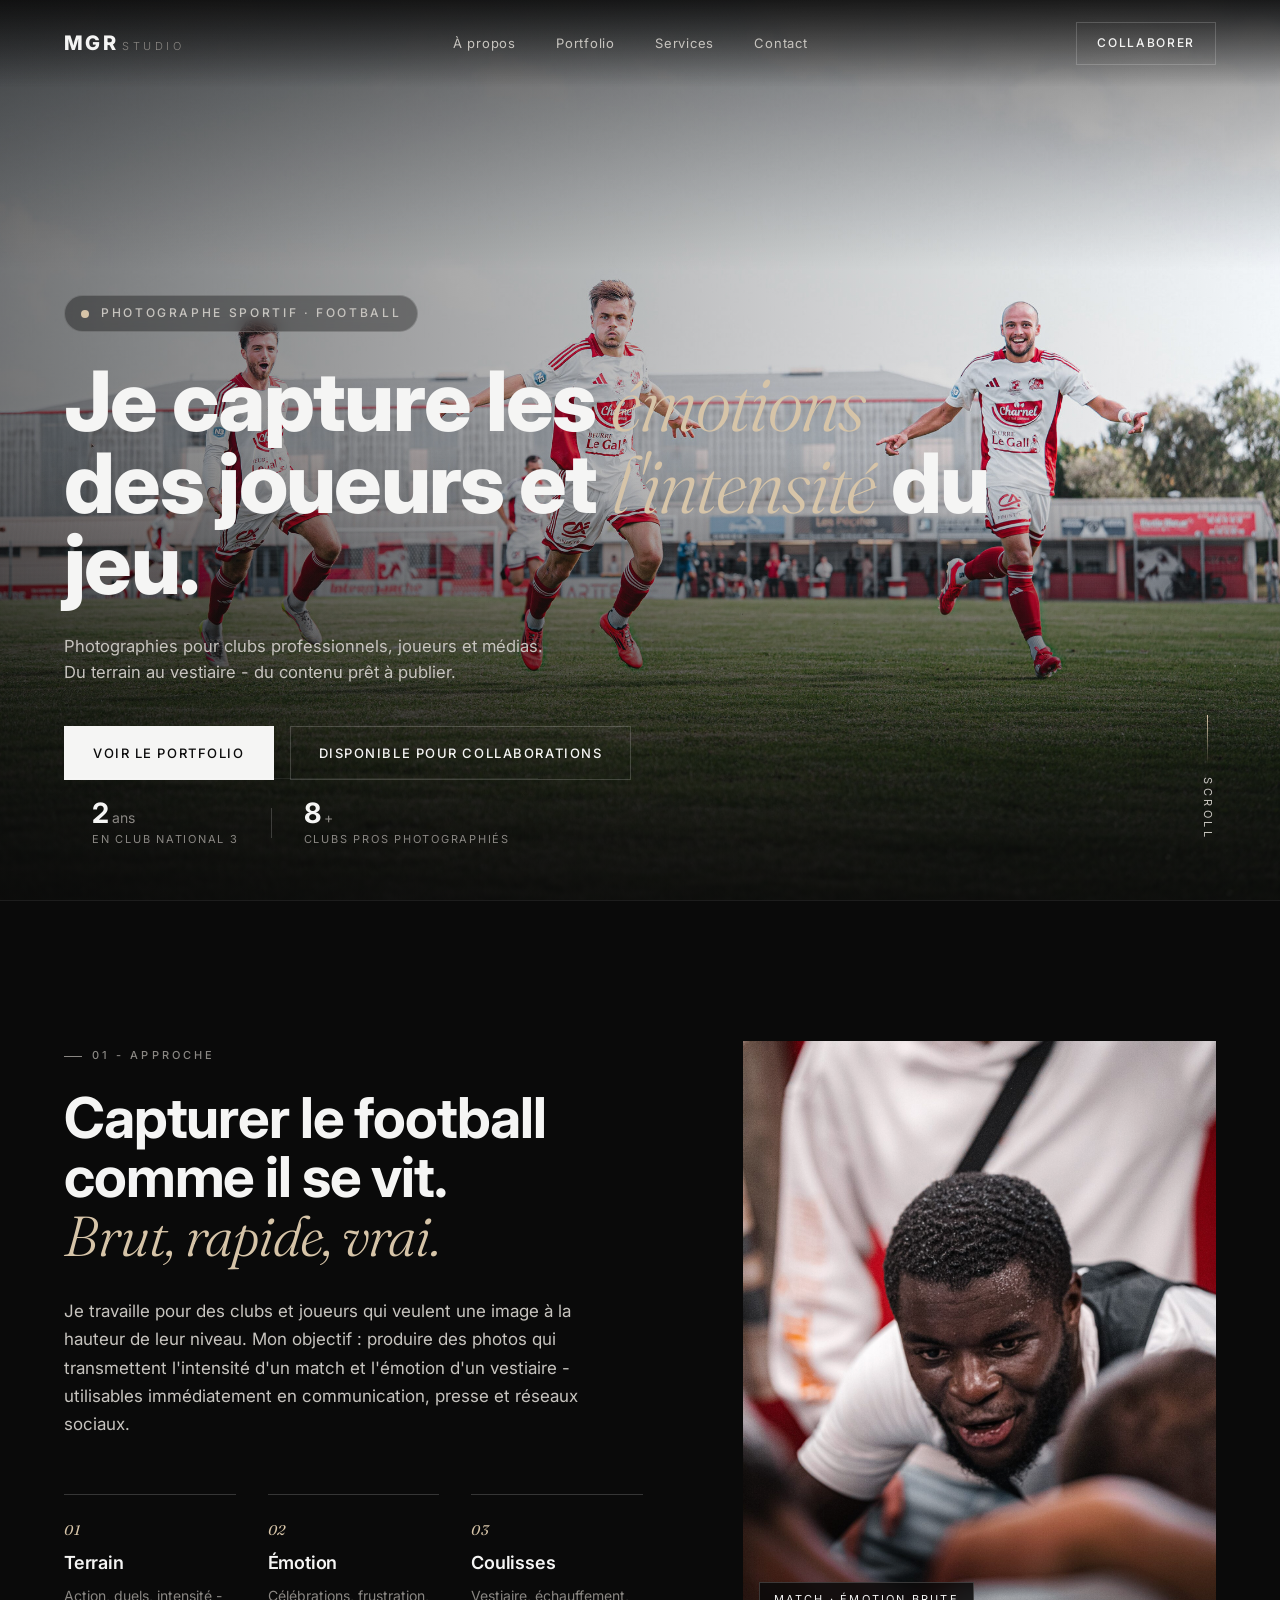
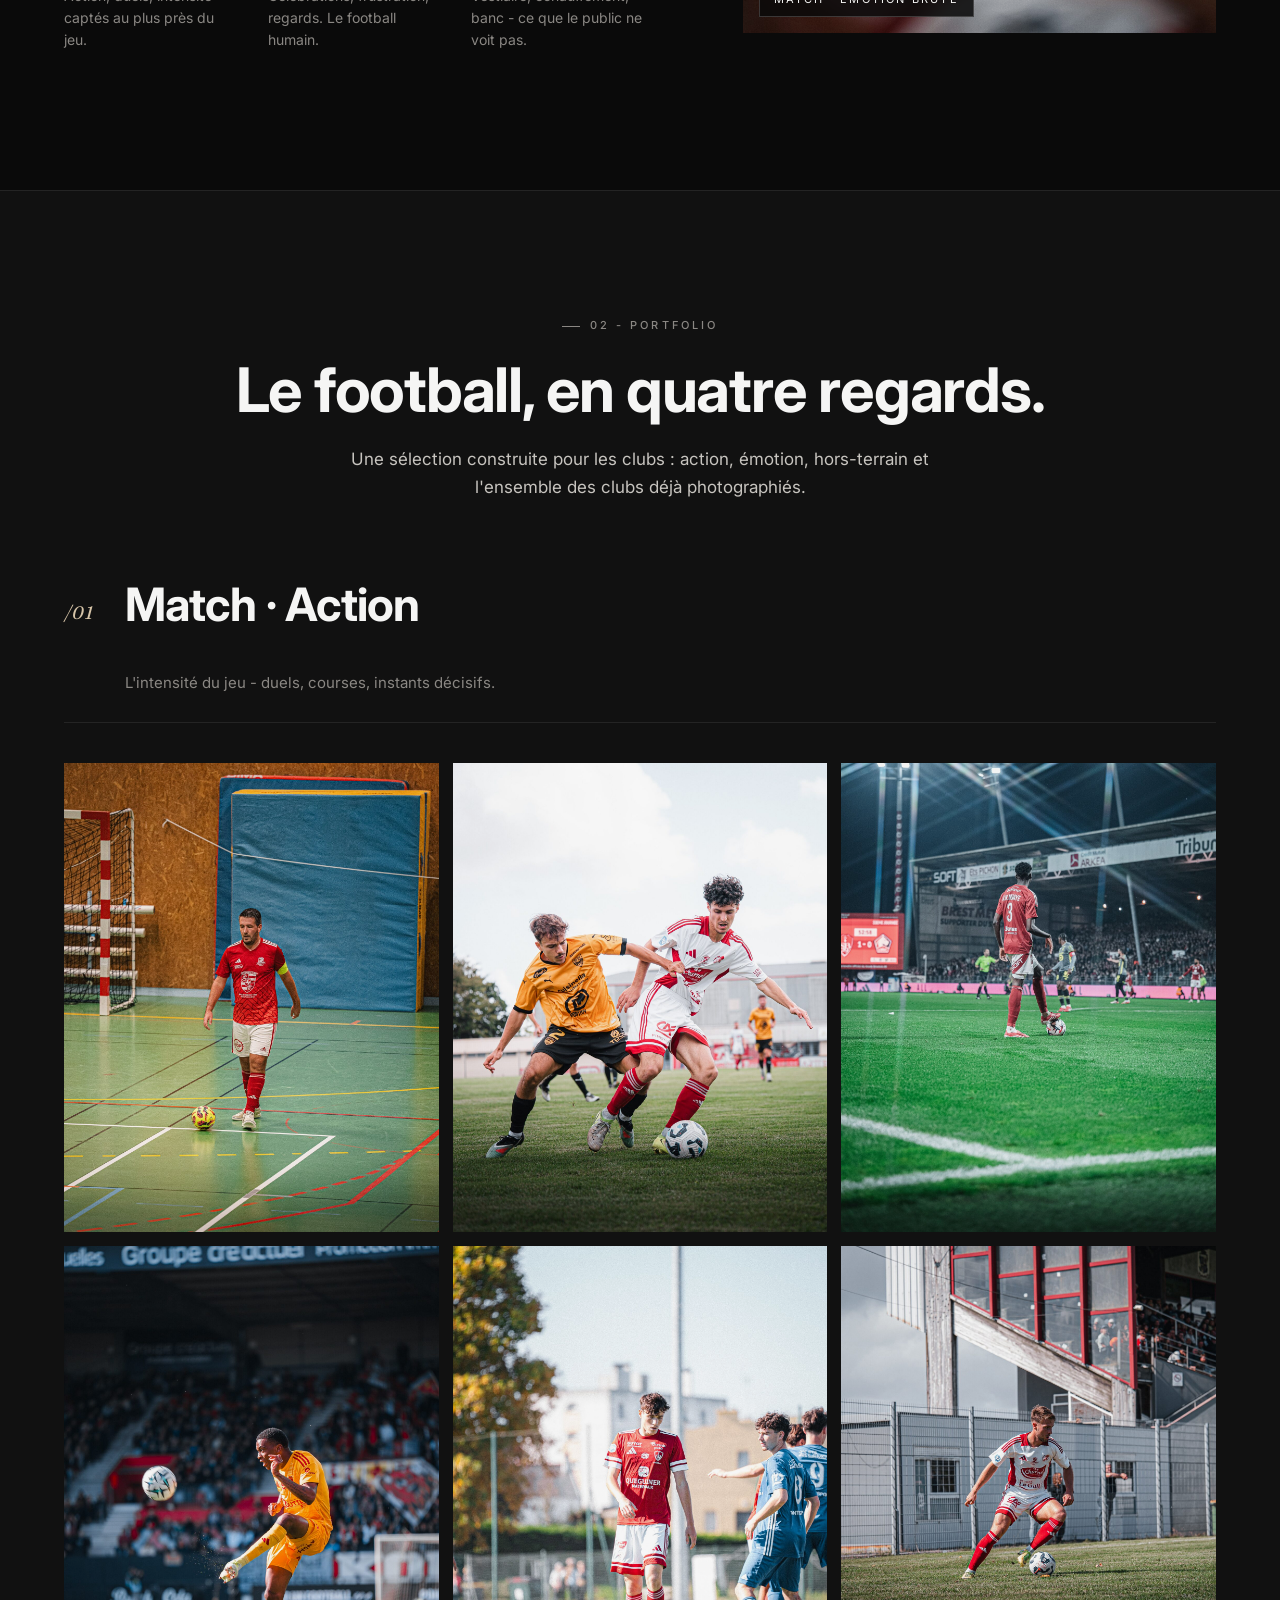
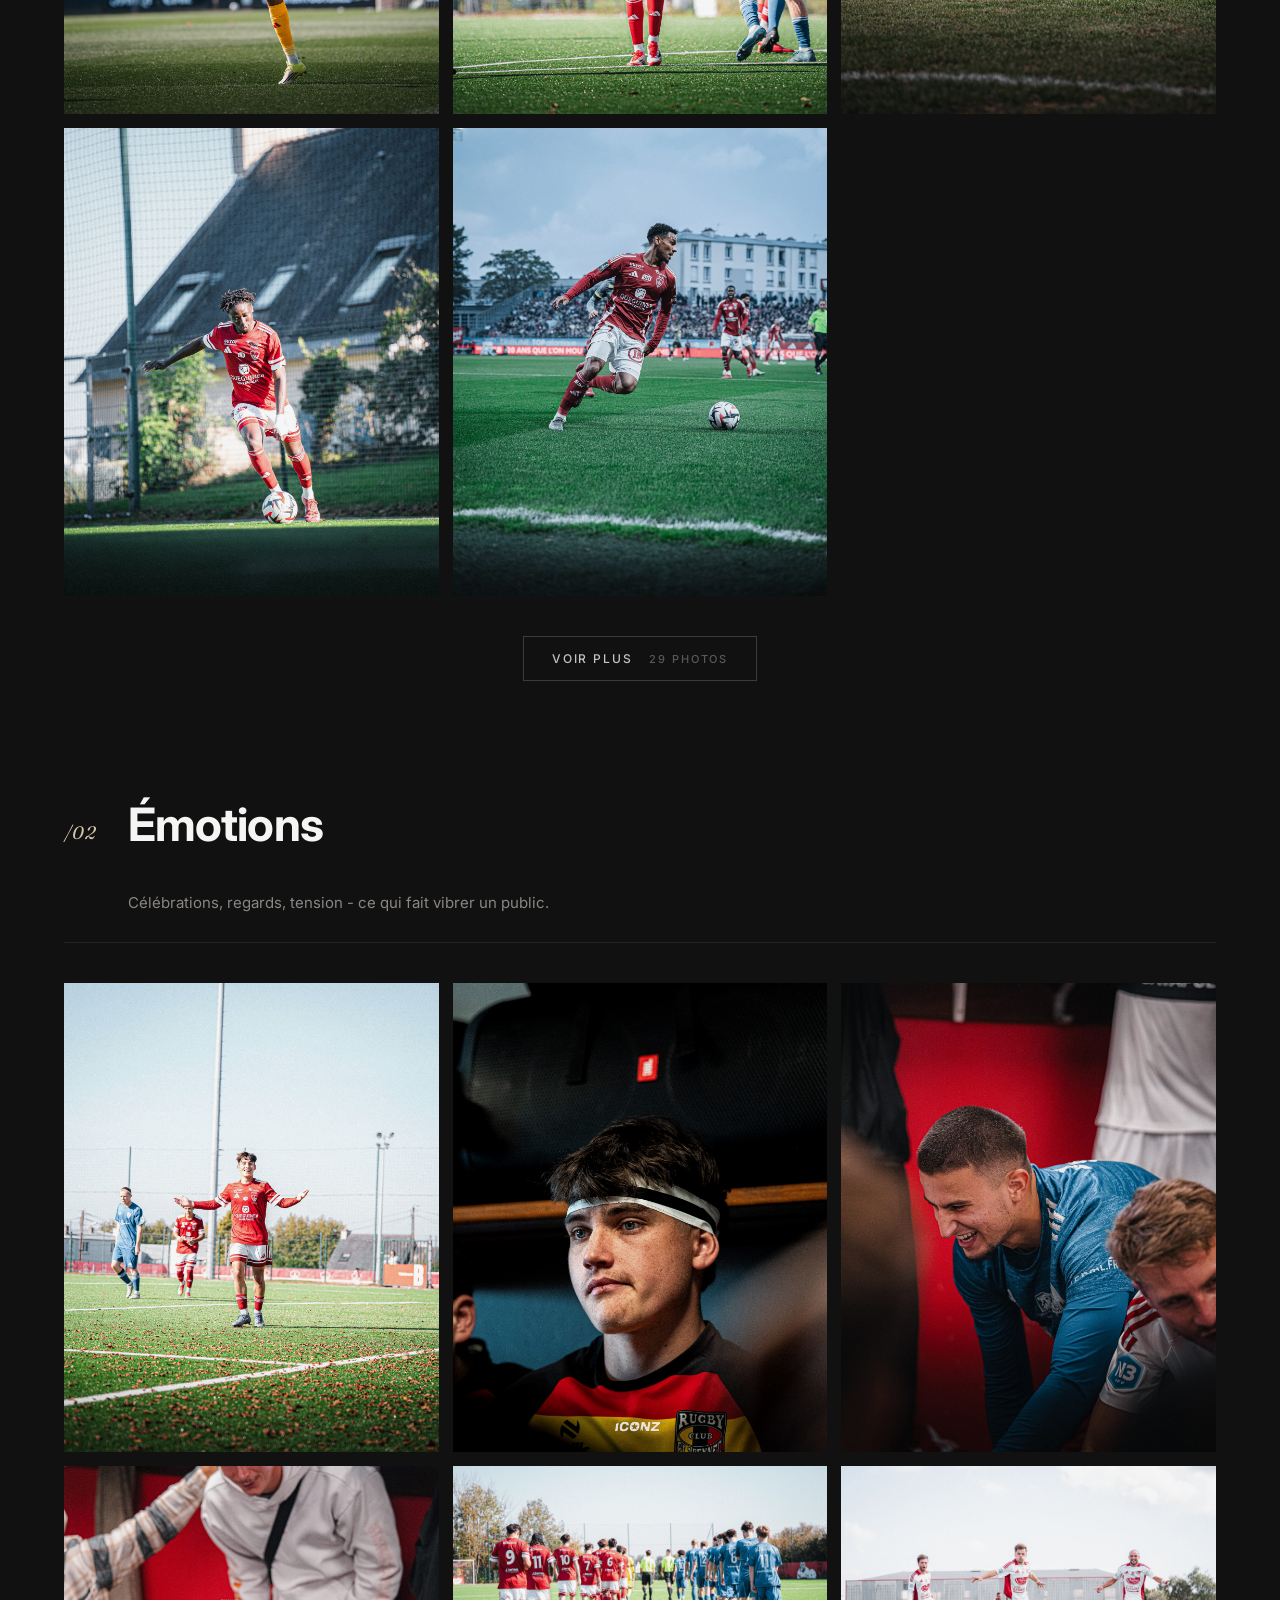
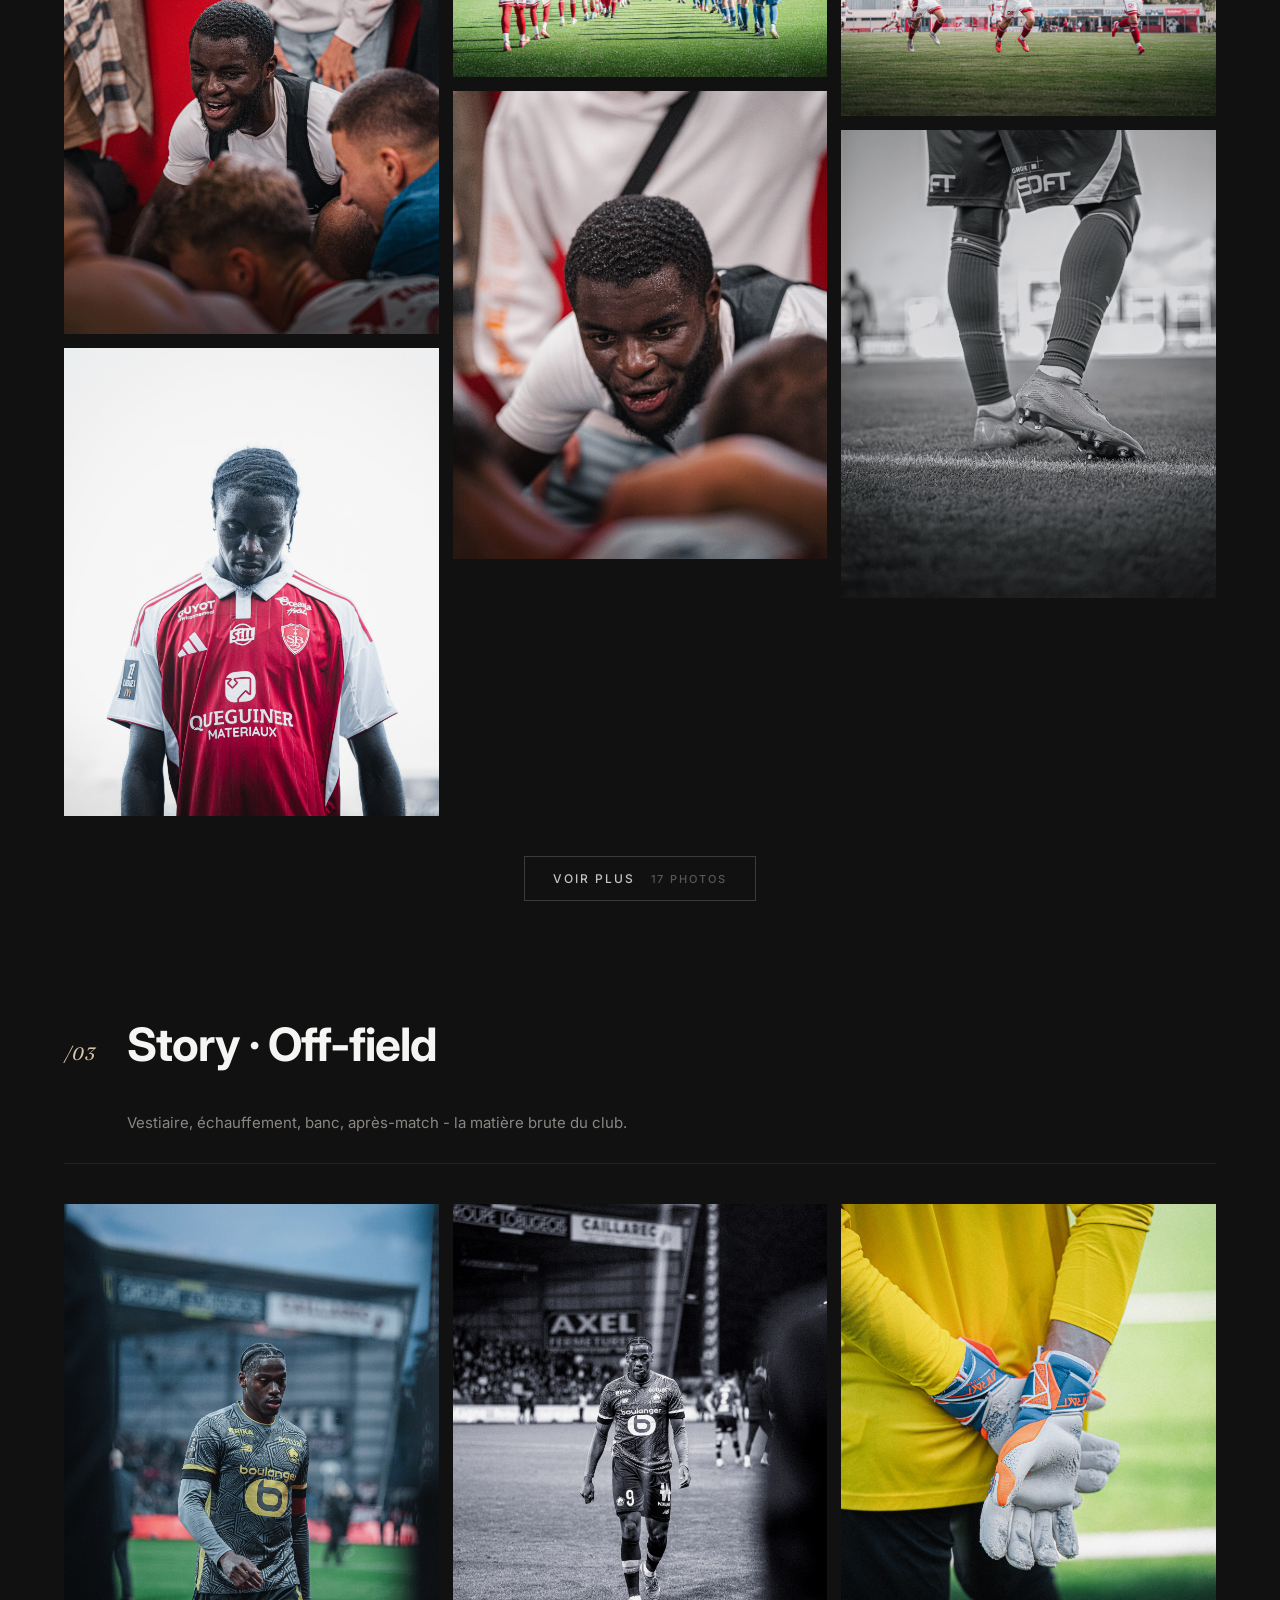
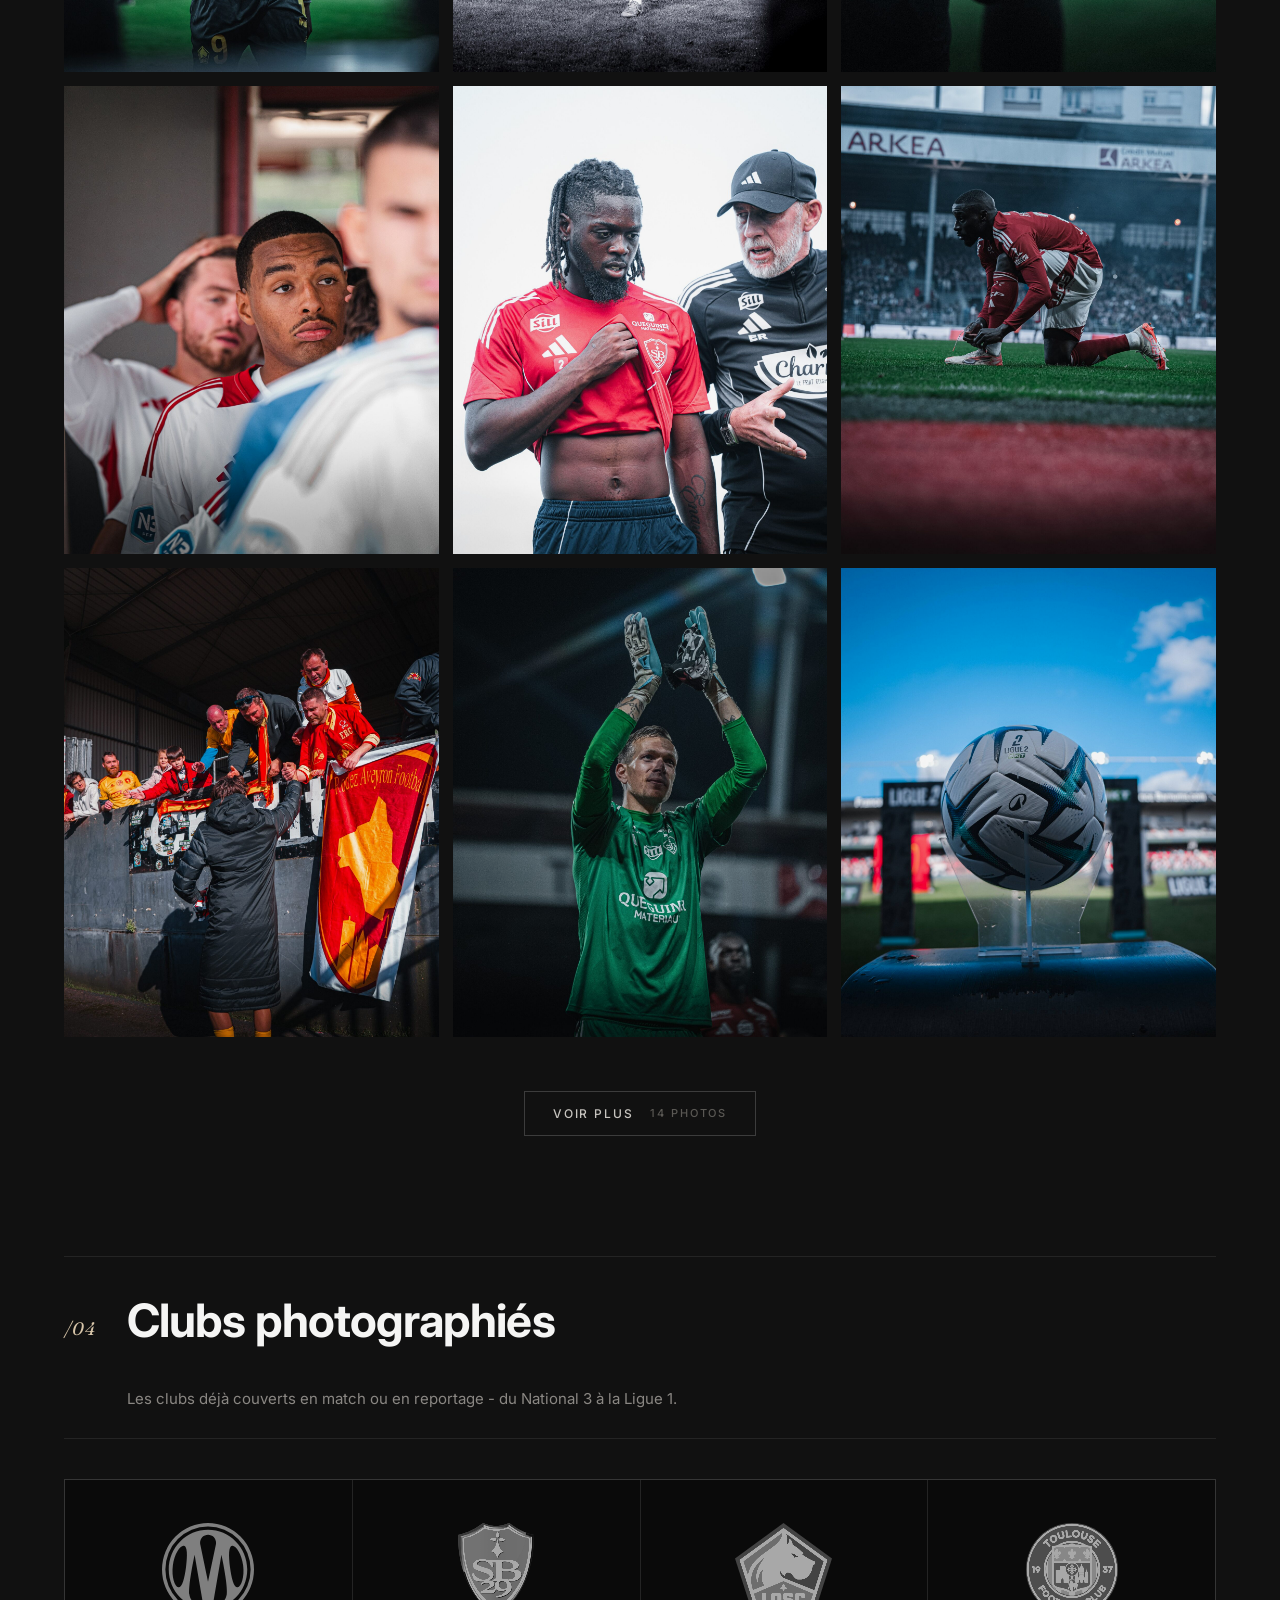
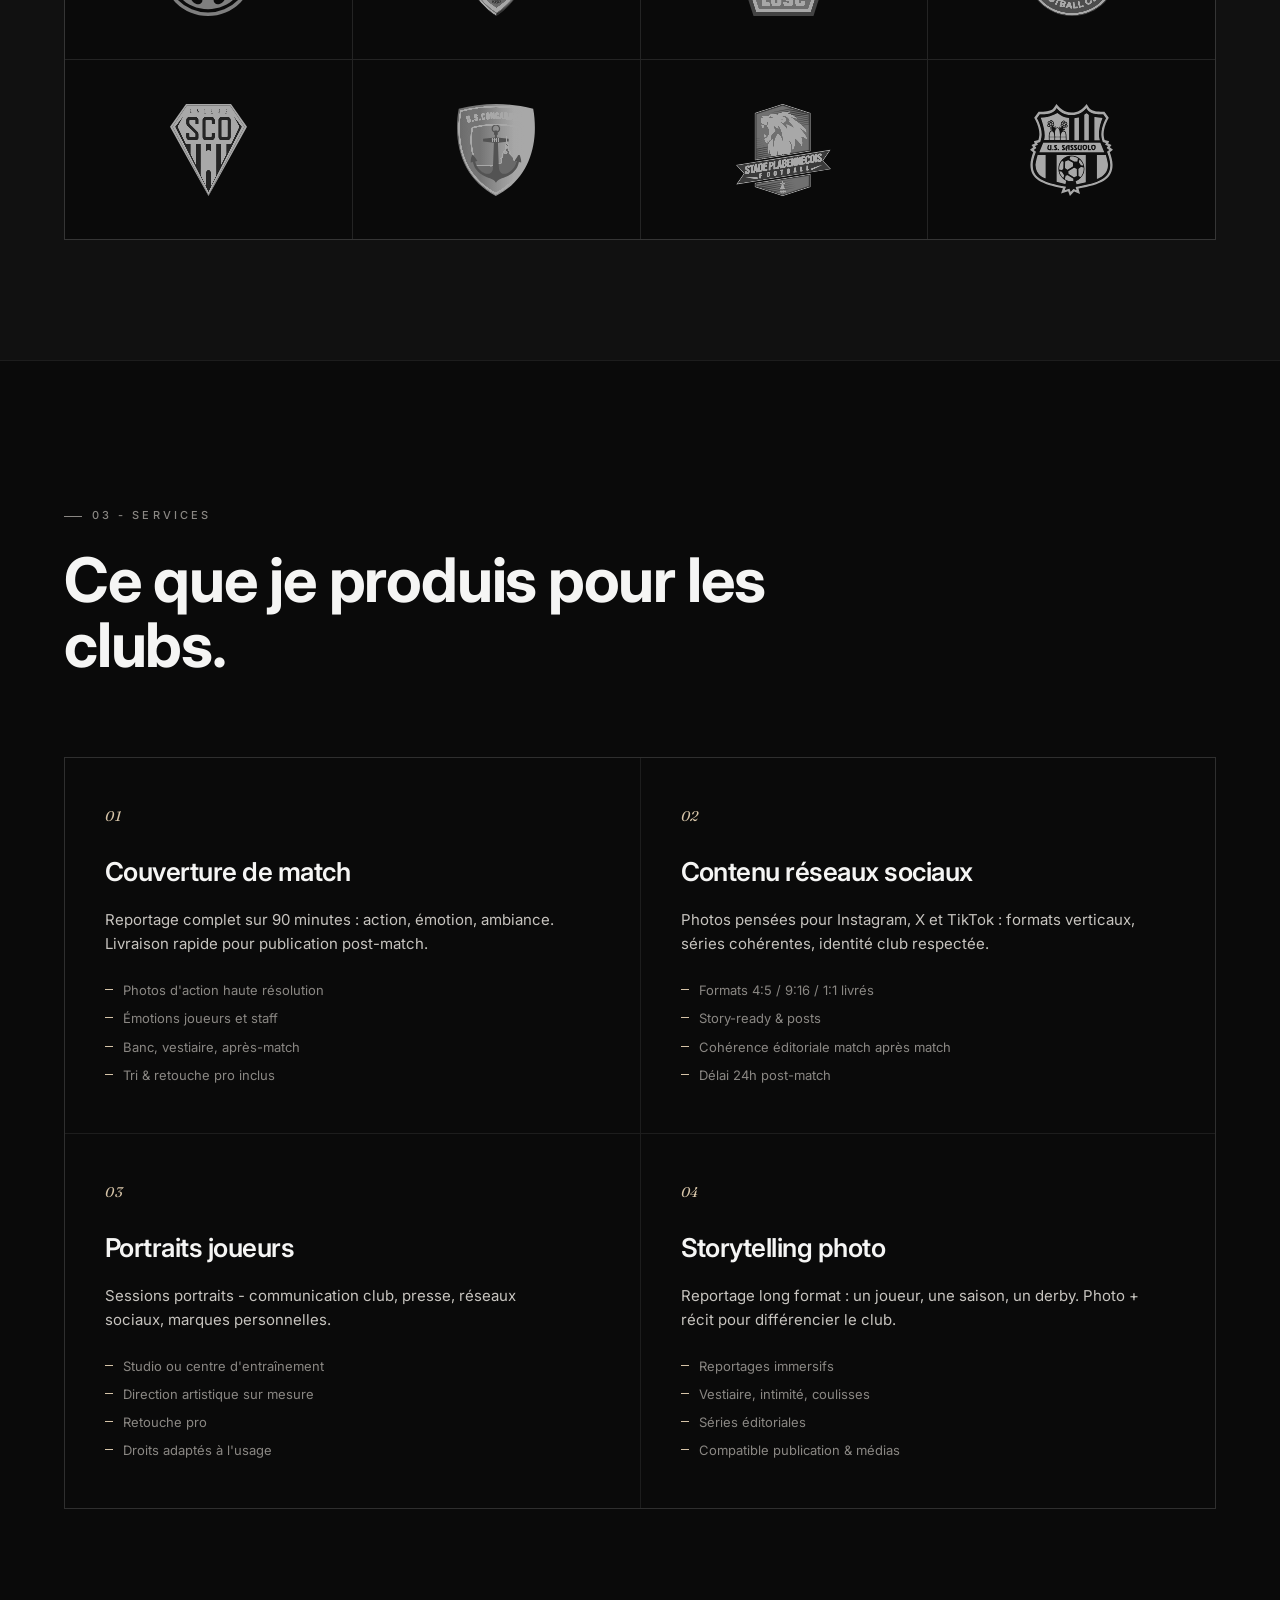
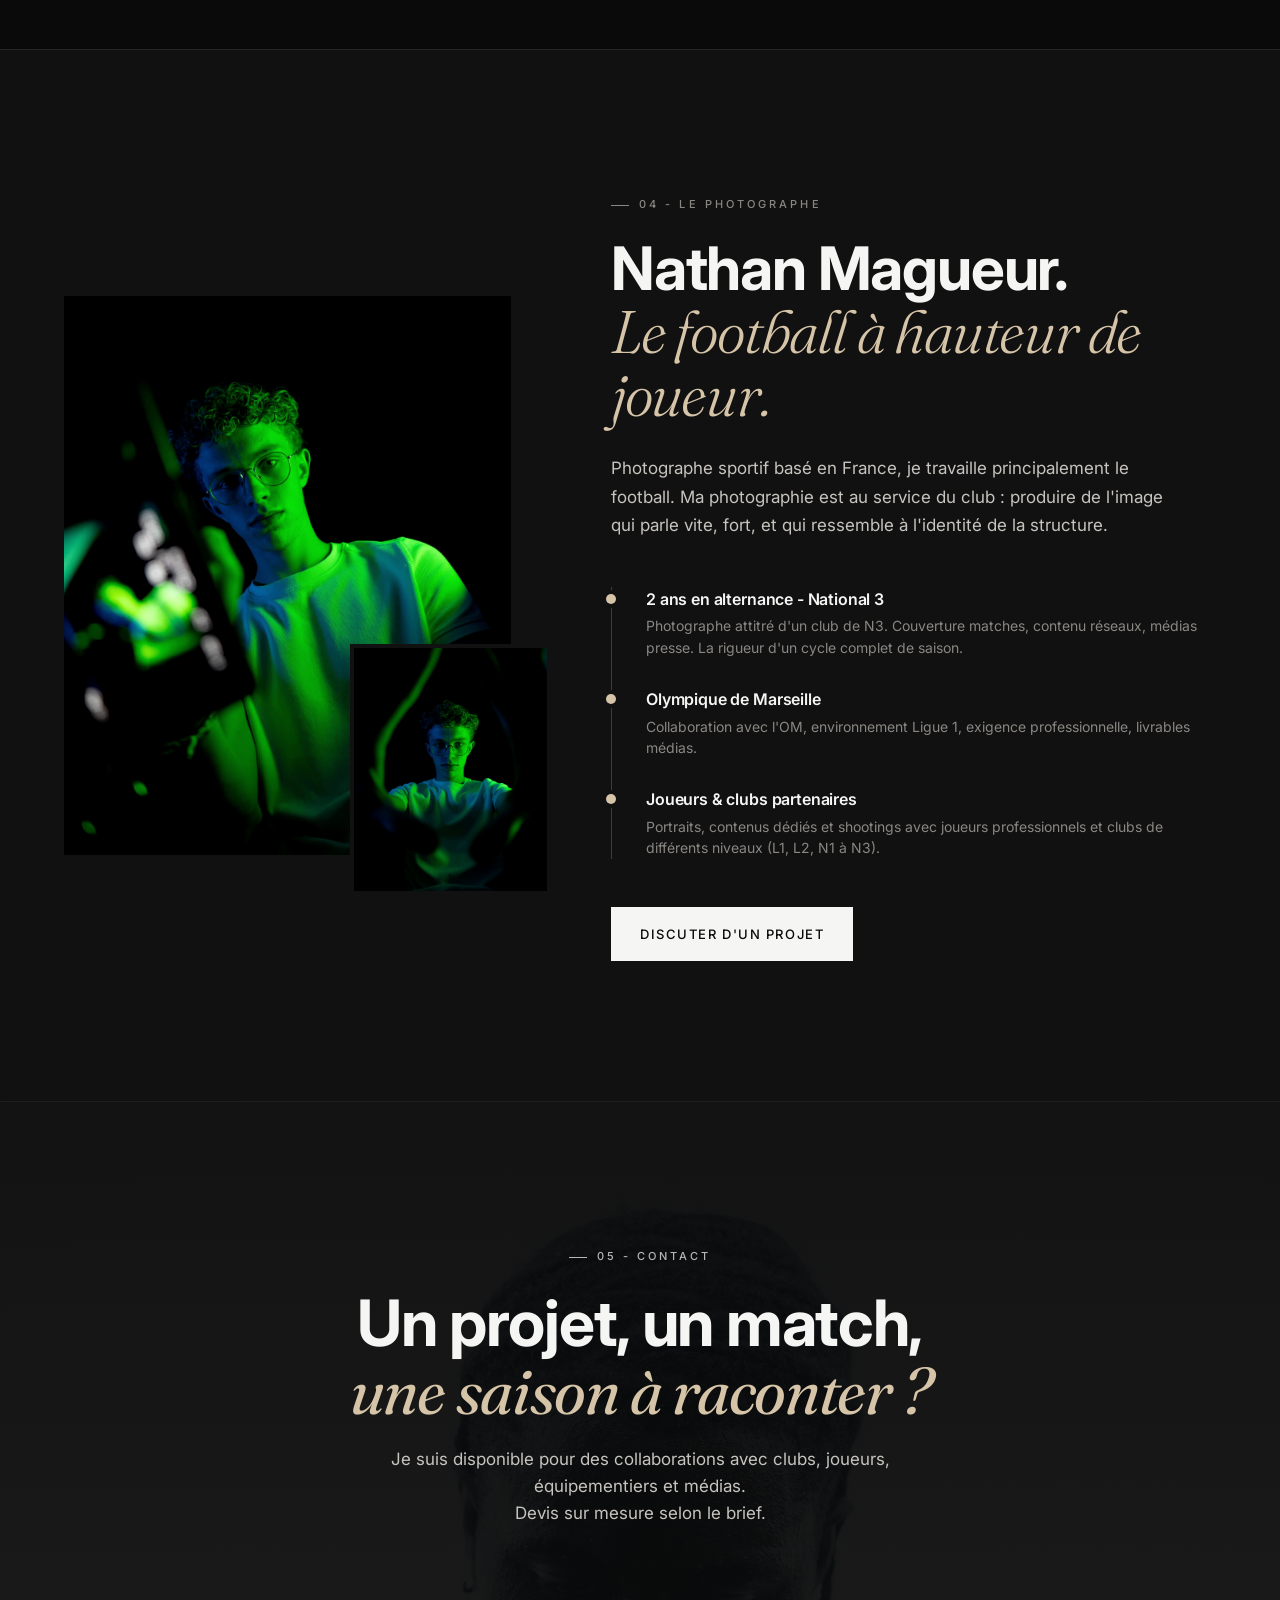
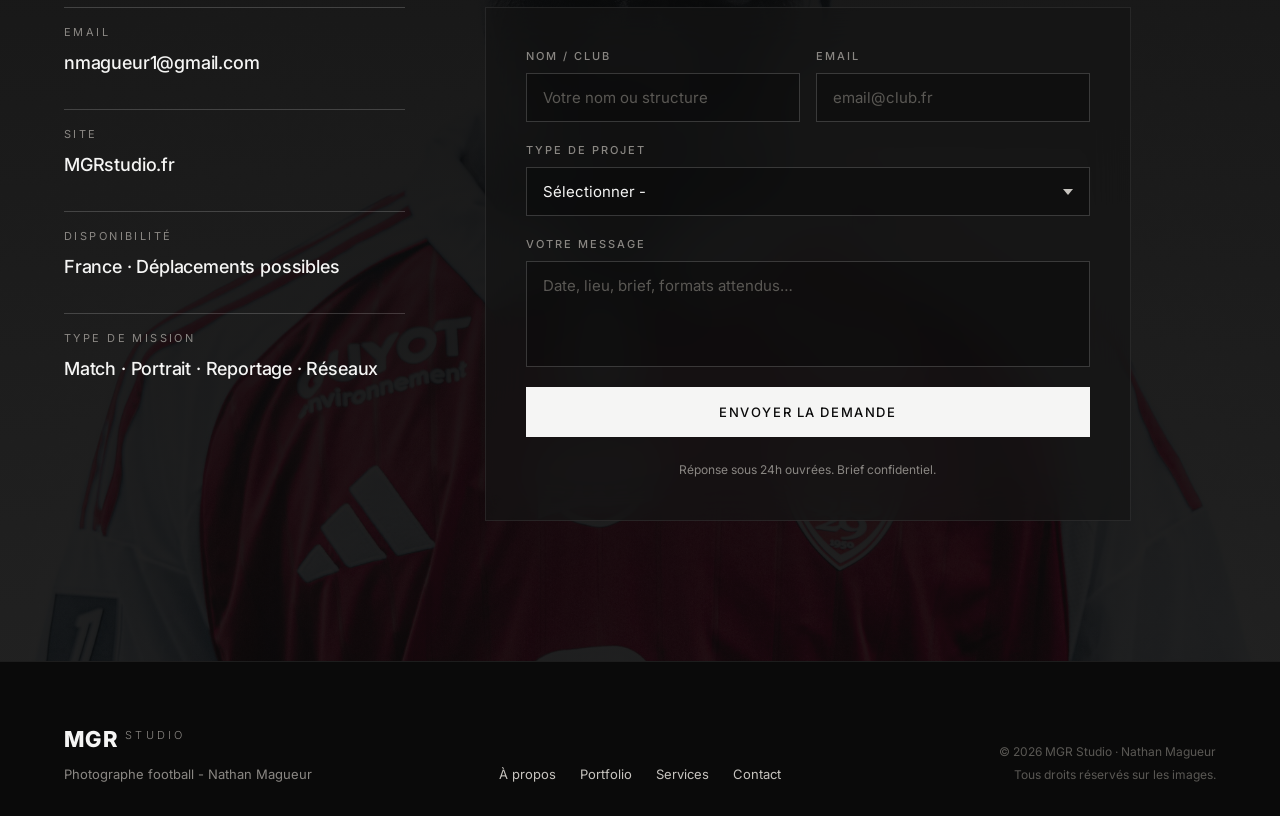
==== commit b33c2549: "modifs" ====
--- a/Portfolio - MGRstudio.fr/index.html
+++ b/Portfolio - MGRstudio.fr/index.html
@@ -167,9 +167,6 @@
         </figure>
         <figure class="grid__item" data-photo="assets/photos/match/match-21.jpg">
           <img src="assets/photos/match/match-21.jpg" alt="Action de match" loading="lazy" />
-        </figure>
-        <figure class="grid__item" data-photo="assets/photos/match/match-01.jpg">
-          <img src="assets/photos/match/match-01.jpg" alt="Action de match" loading="lazy" />
         </figure>
         <figure class="grid__item" data-photo="assets/photos/match/match-22.jpg">
           <img src="assets/photos/match/match-22.jpg" alt="Action de match" loading="lazy" />
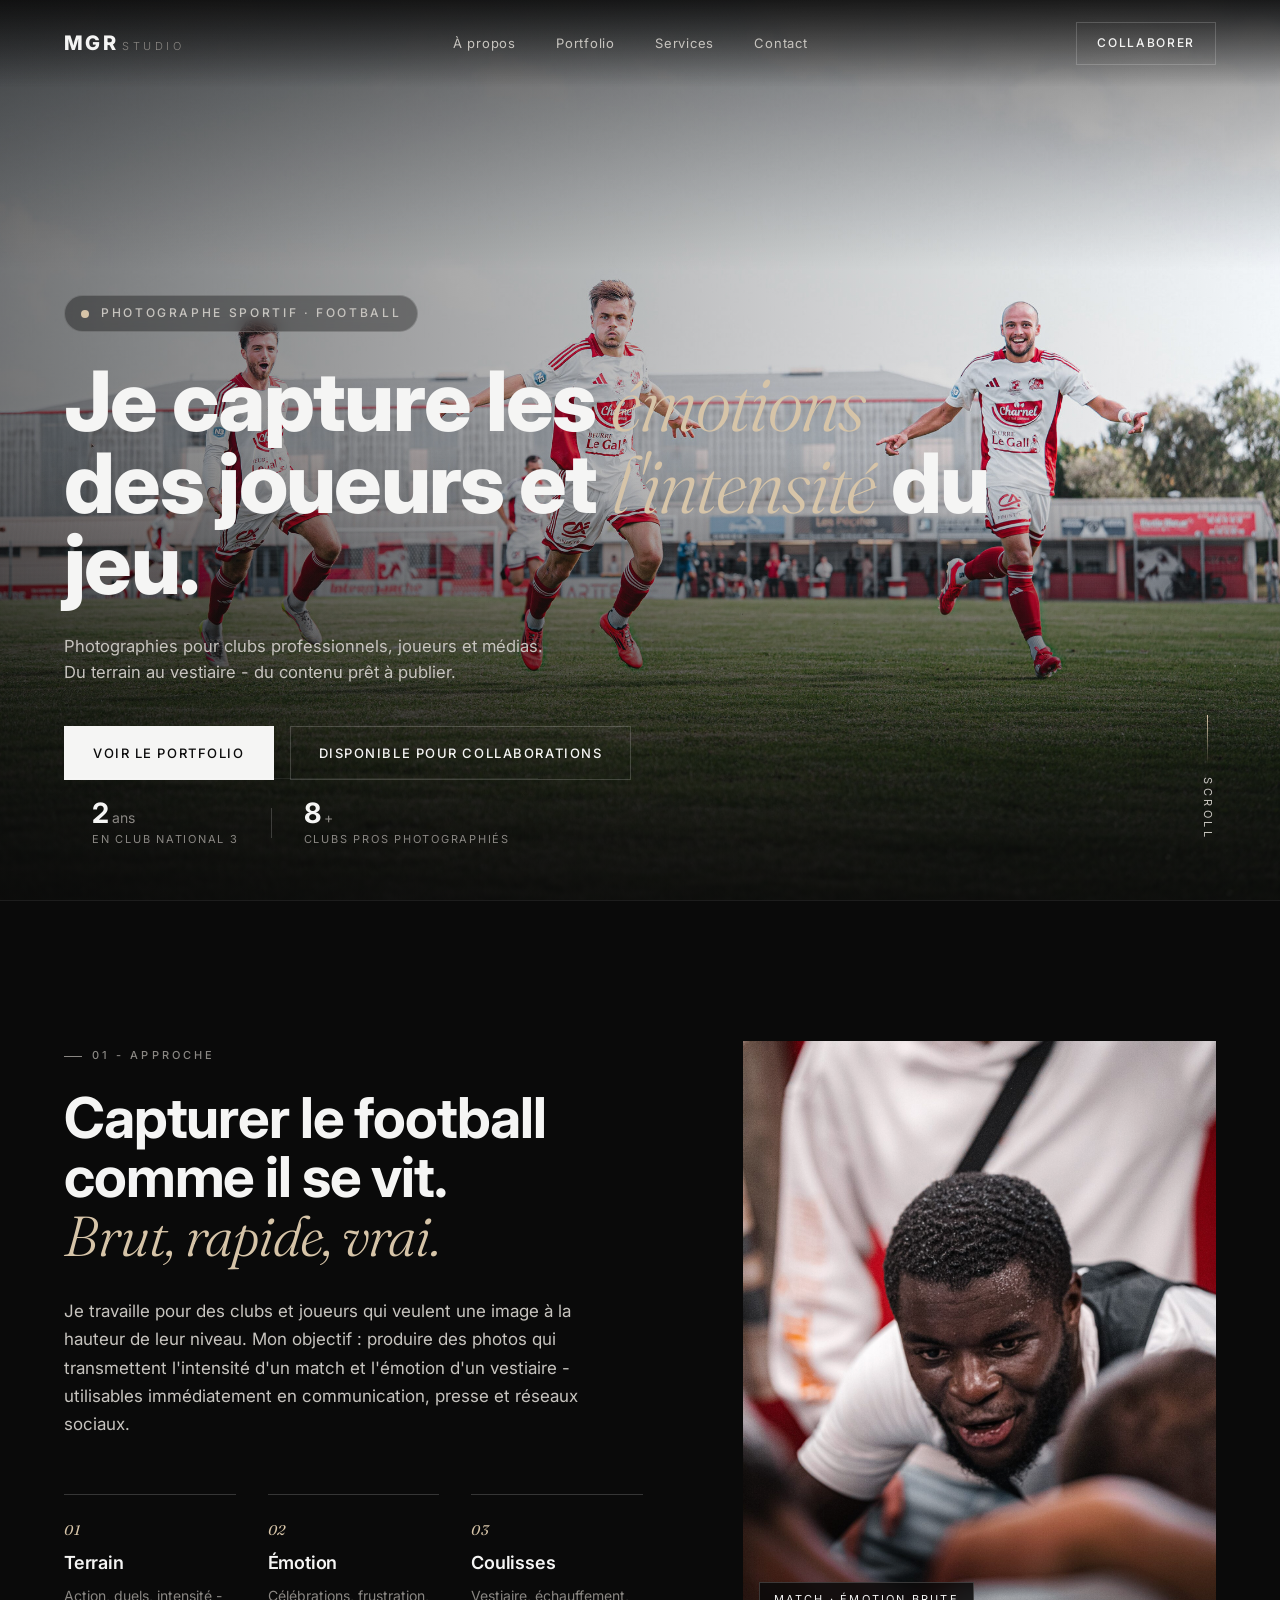
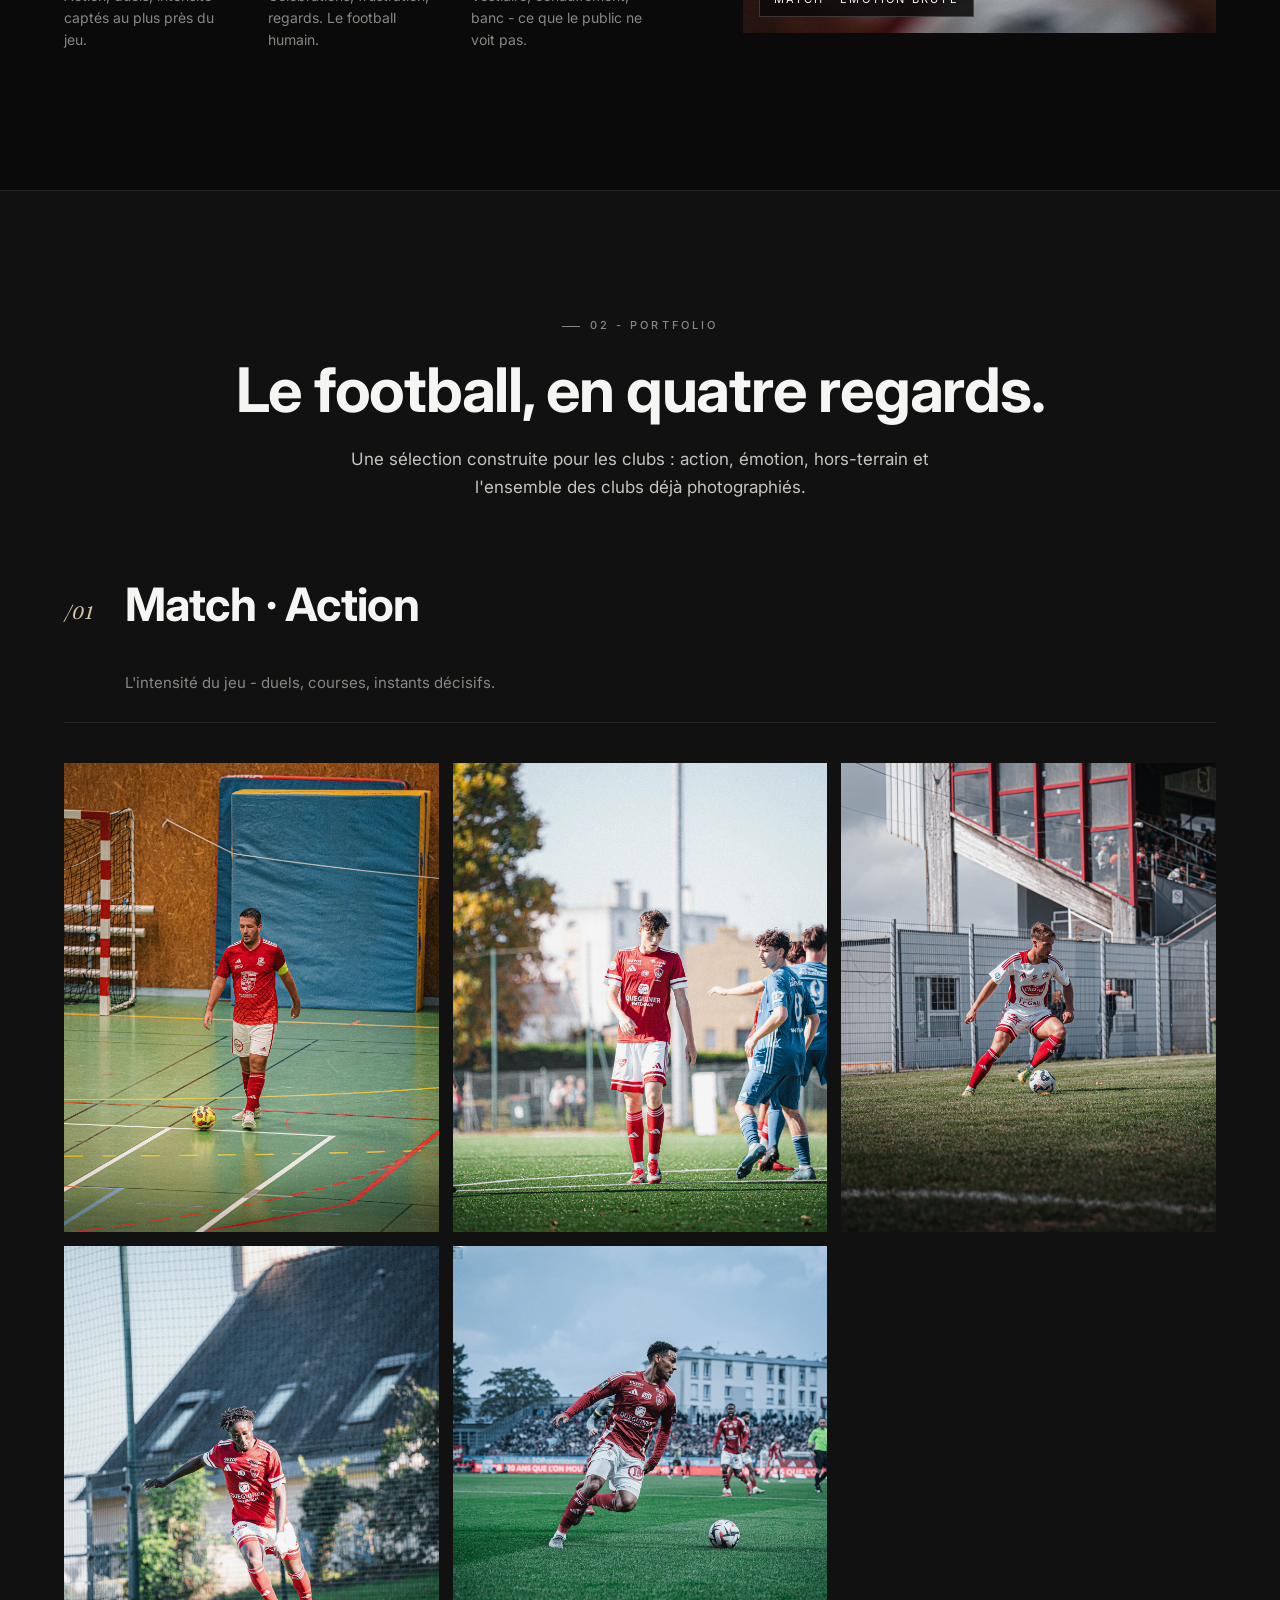
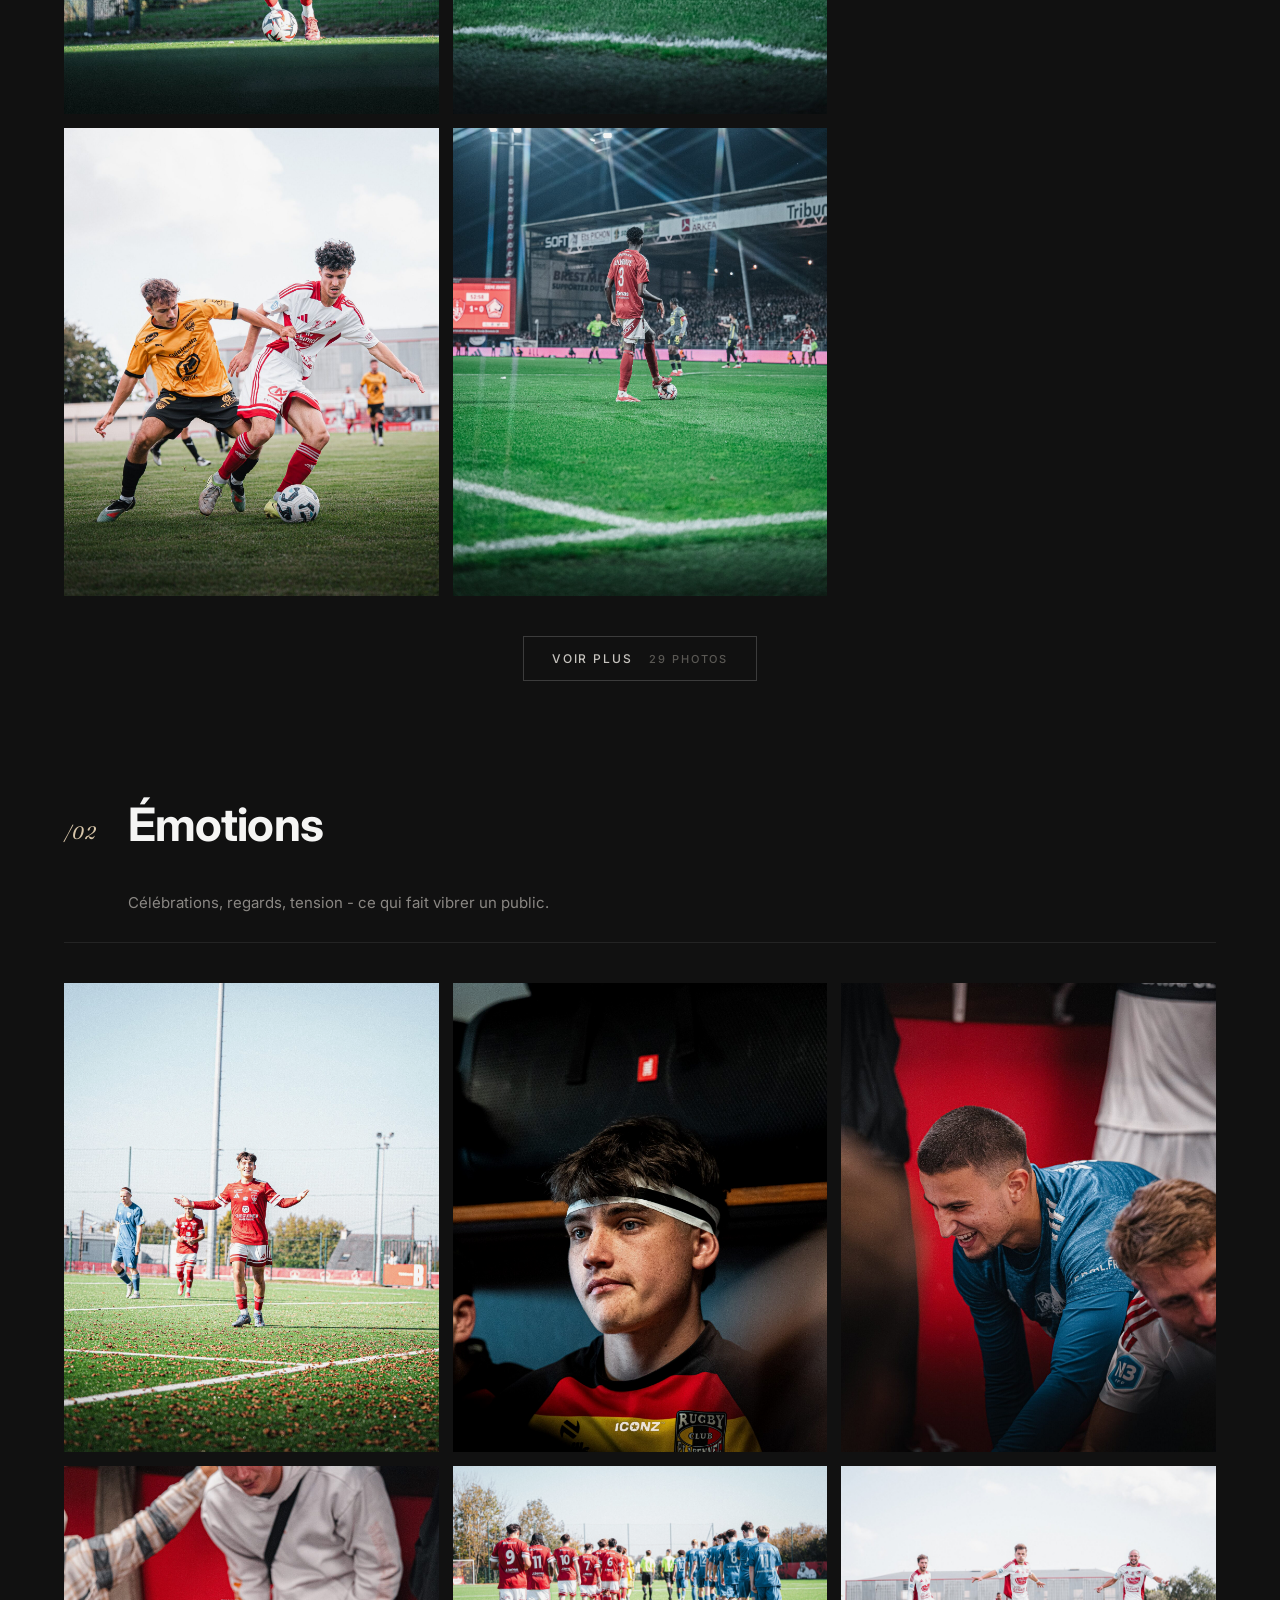
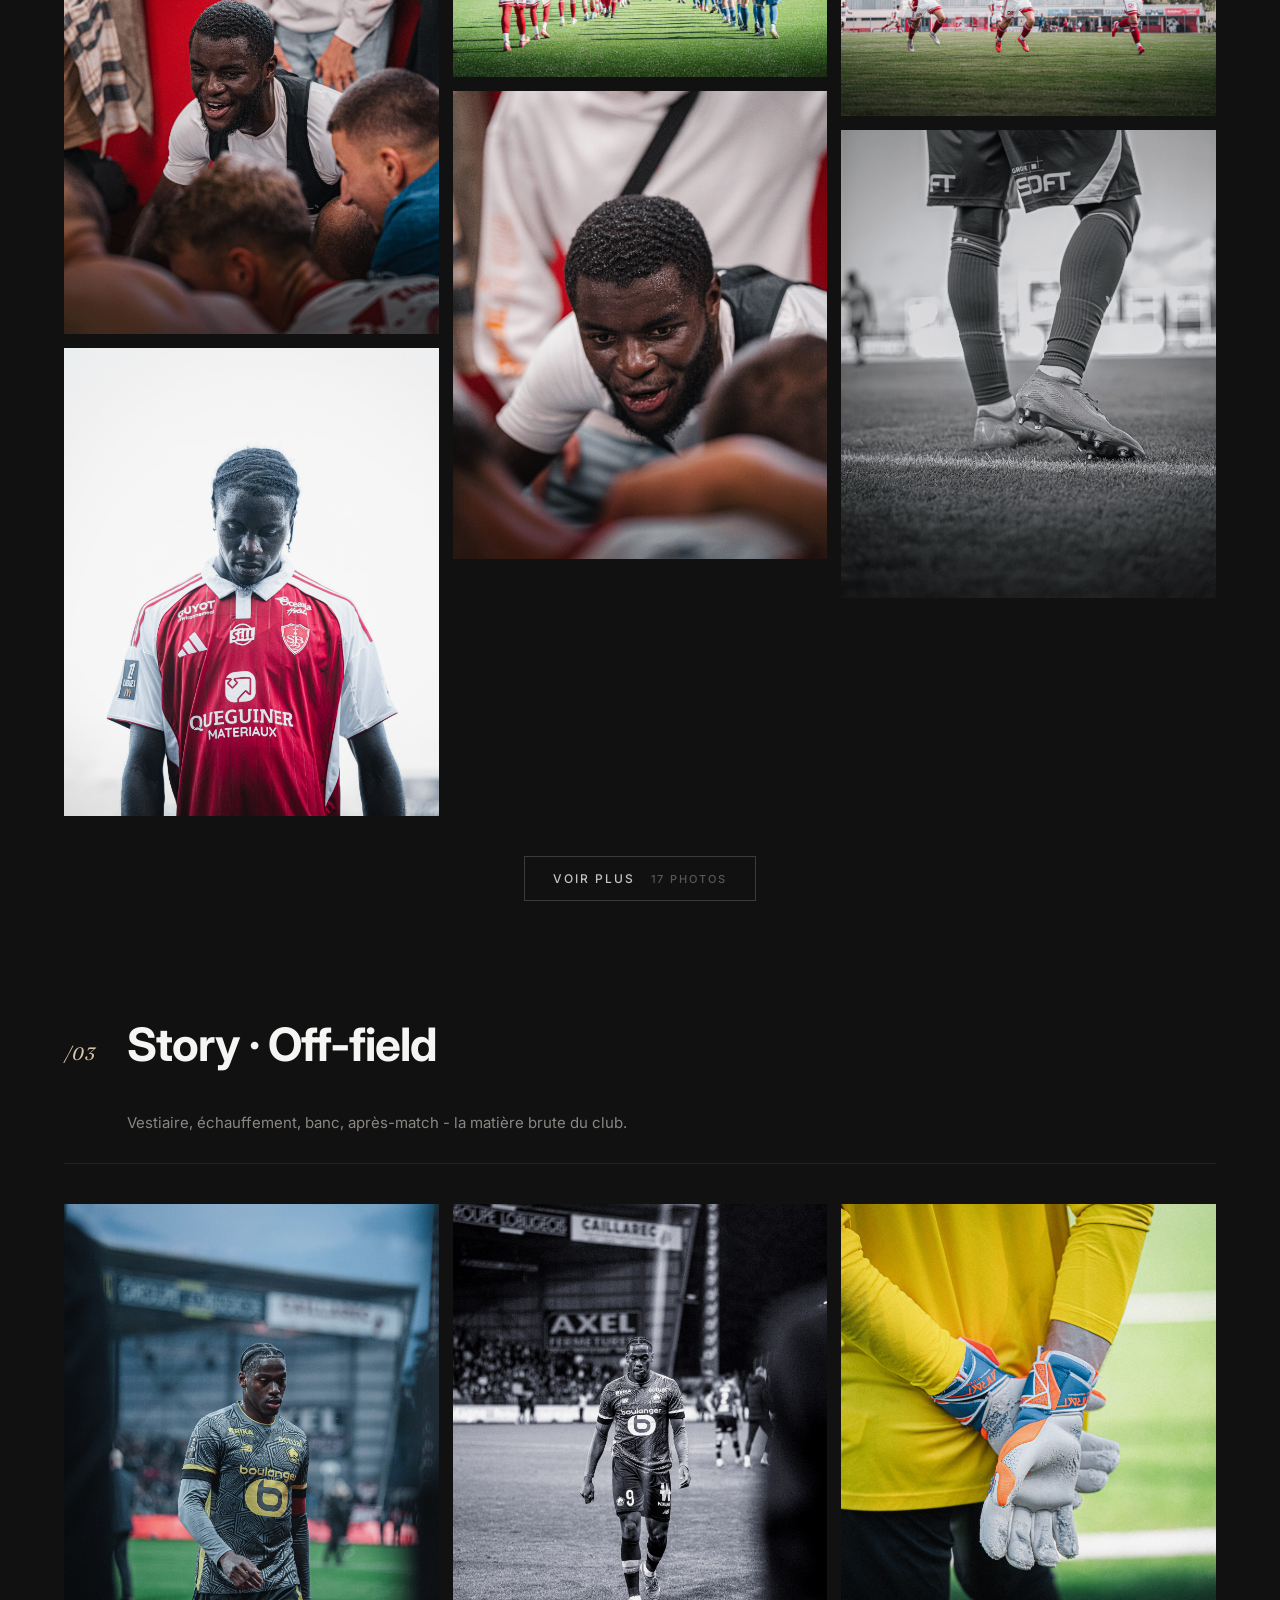
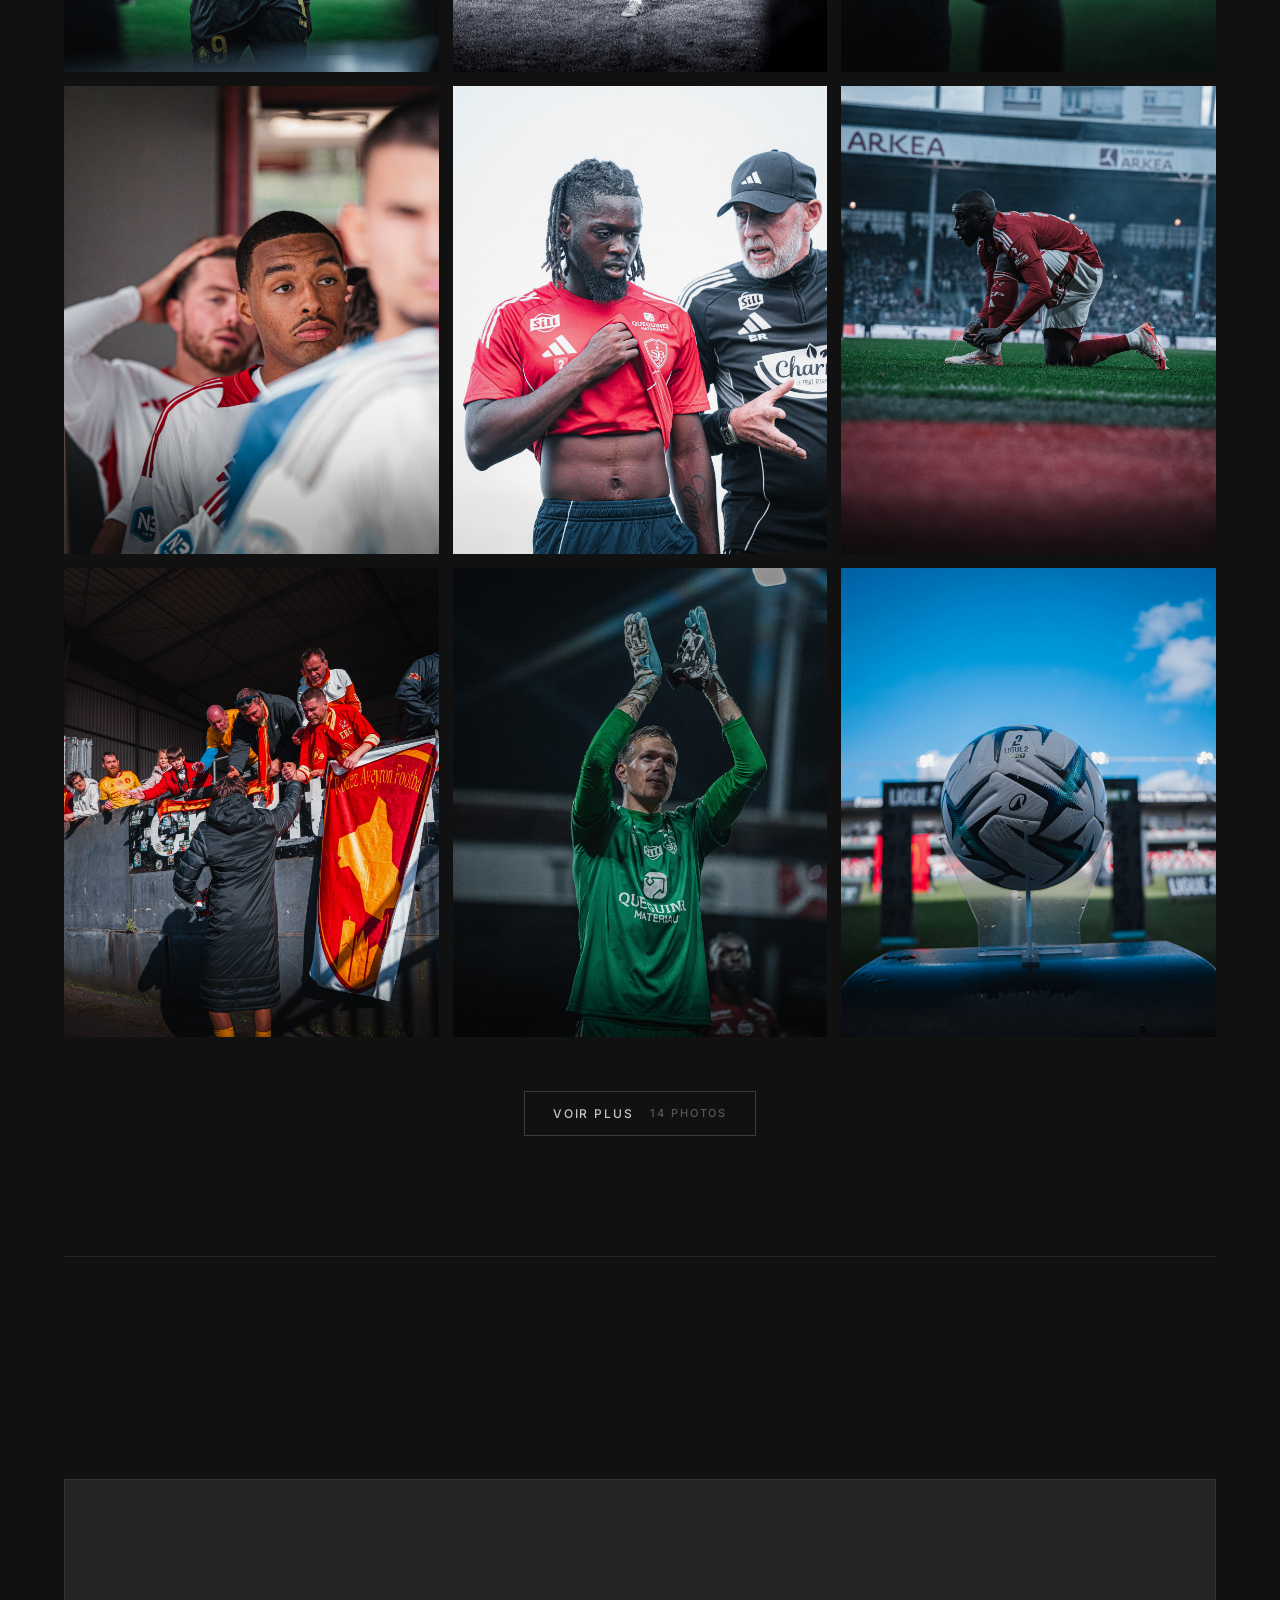
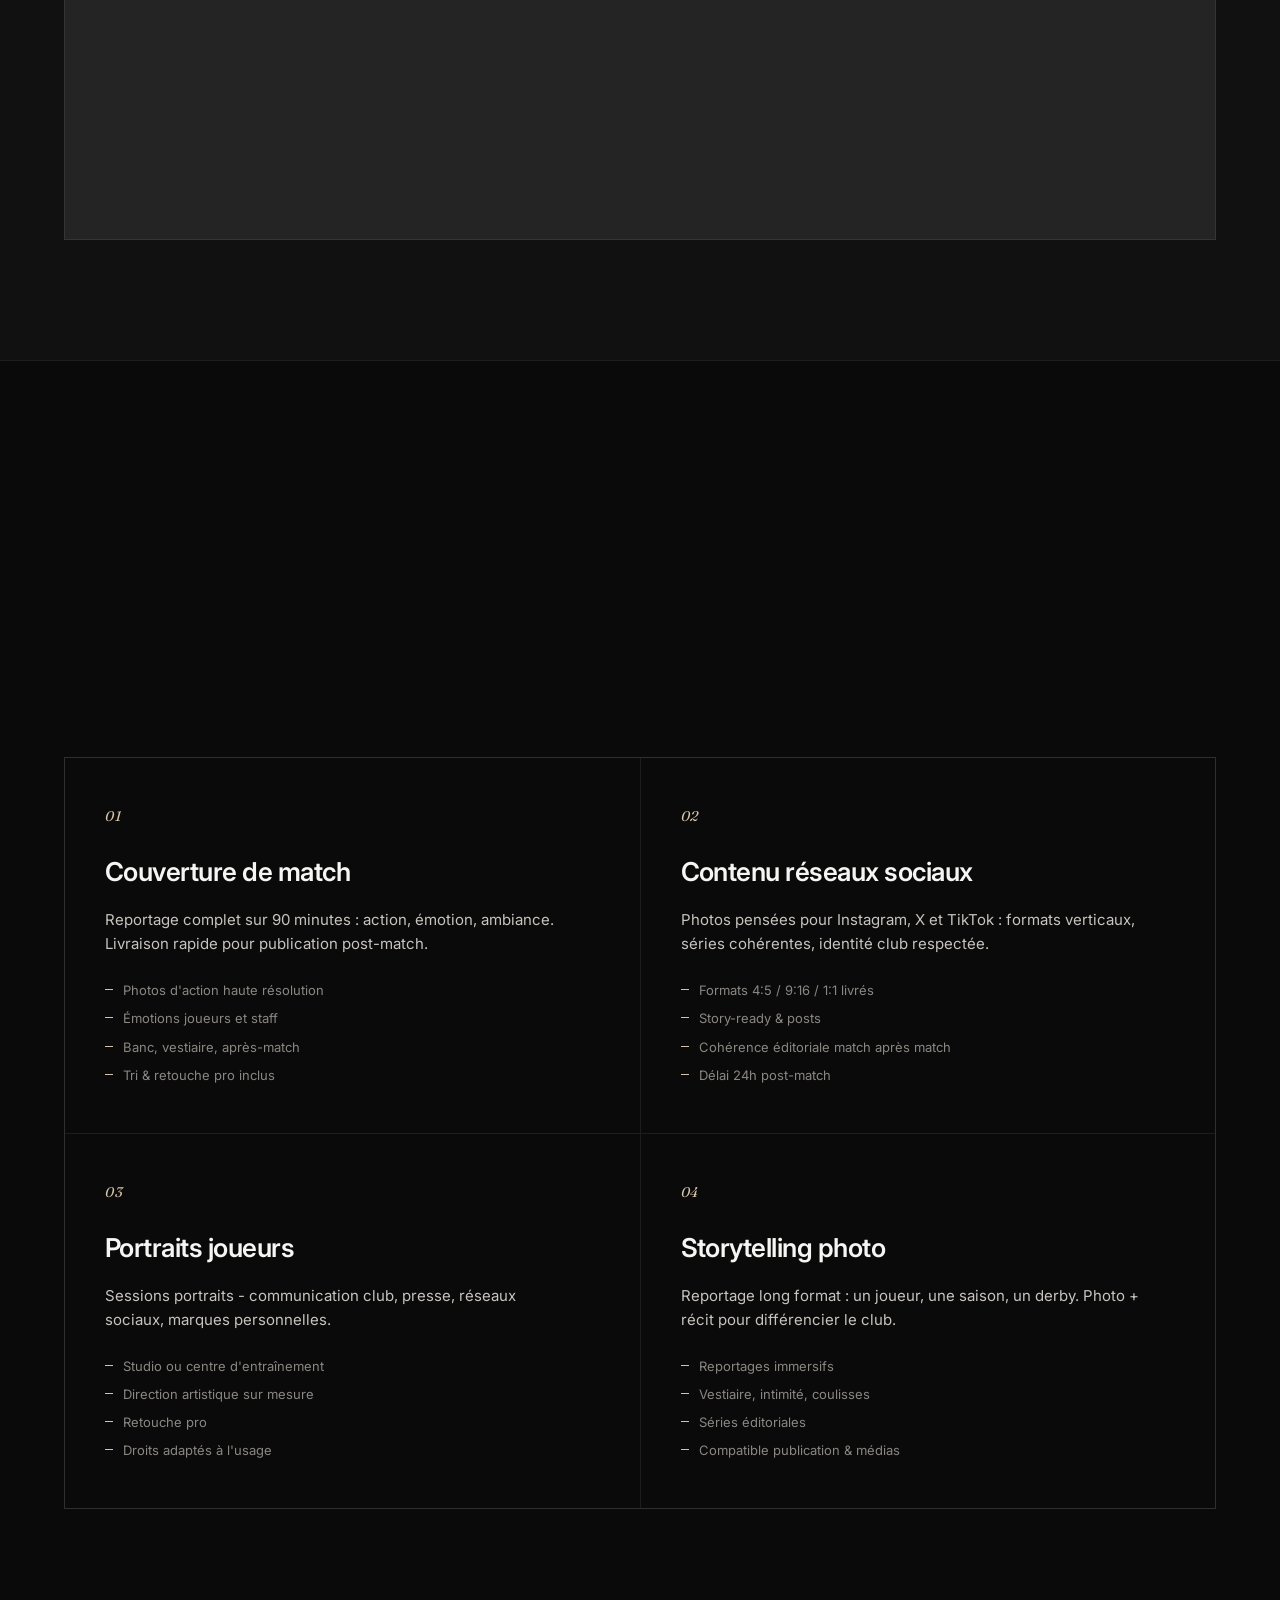
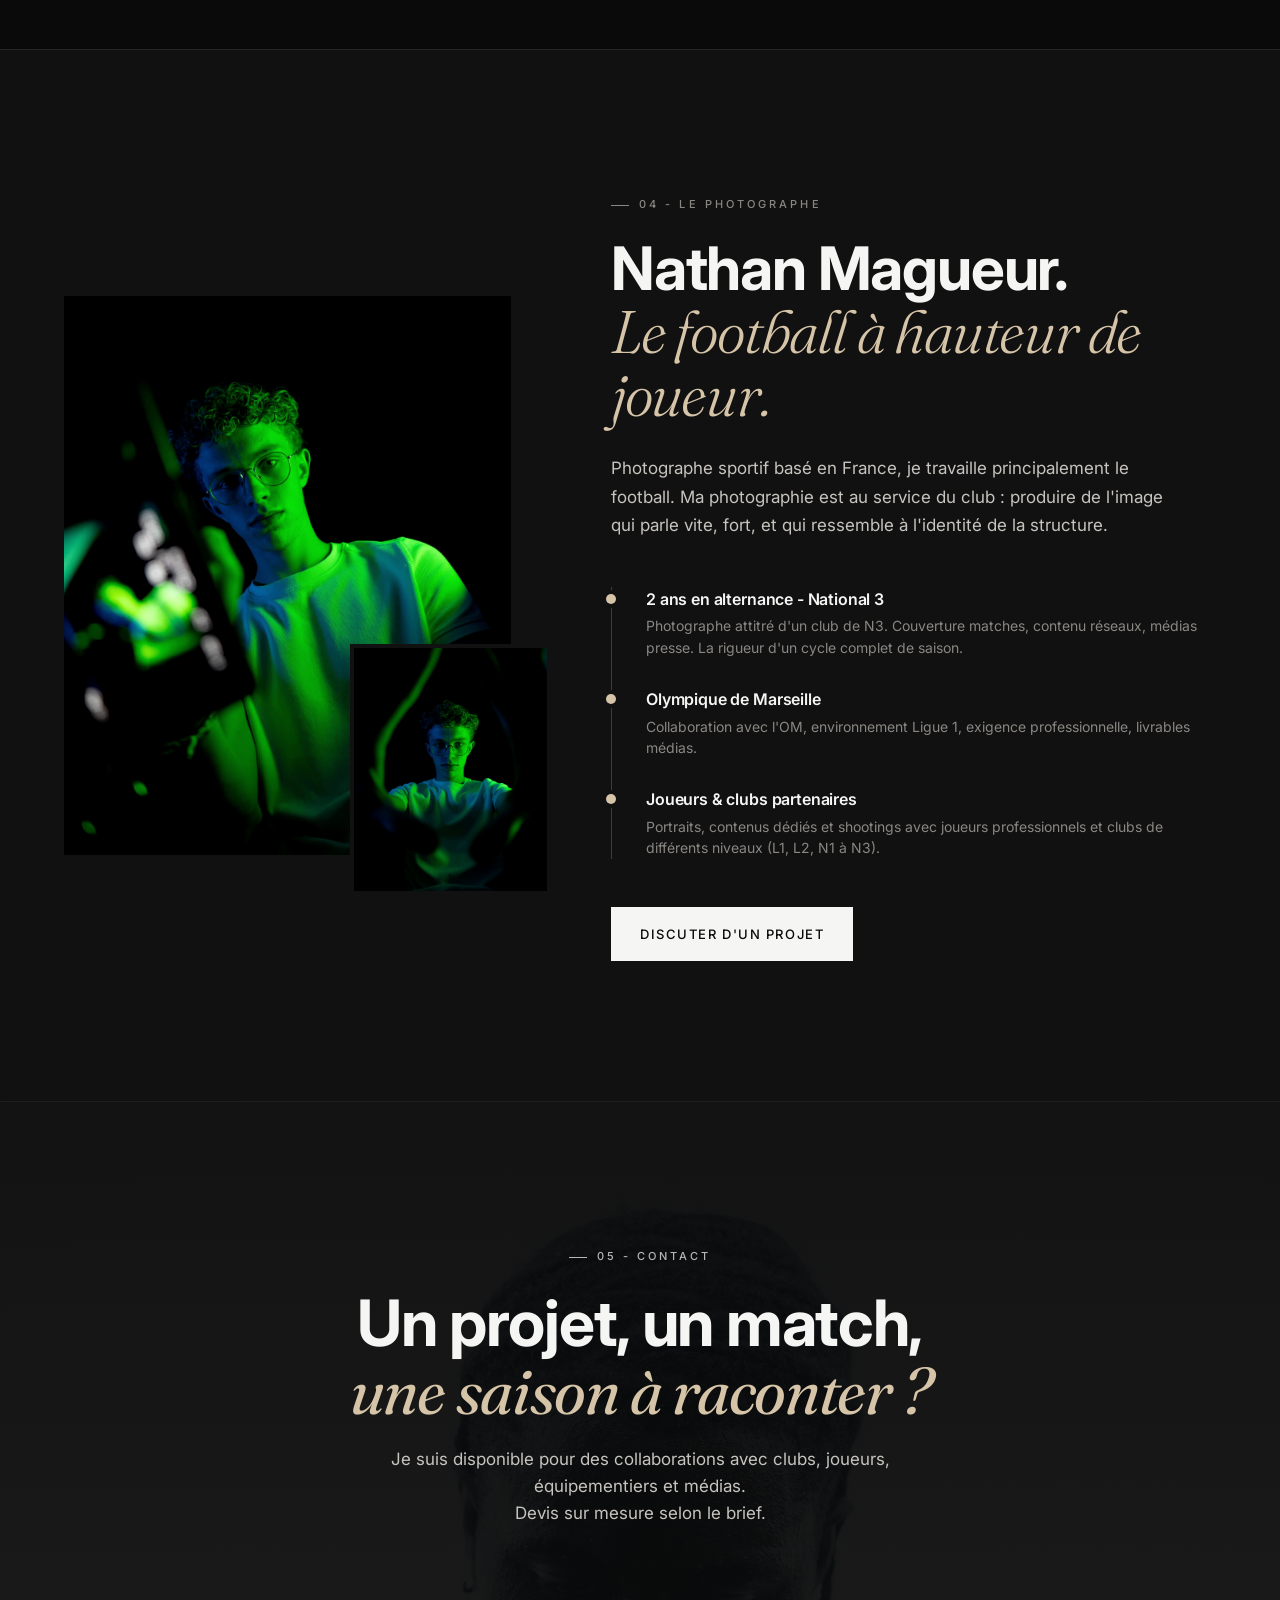
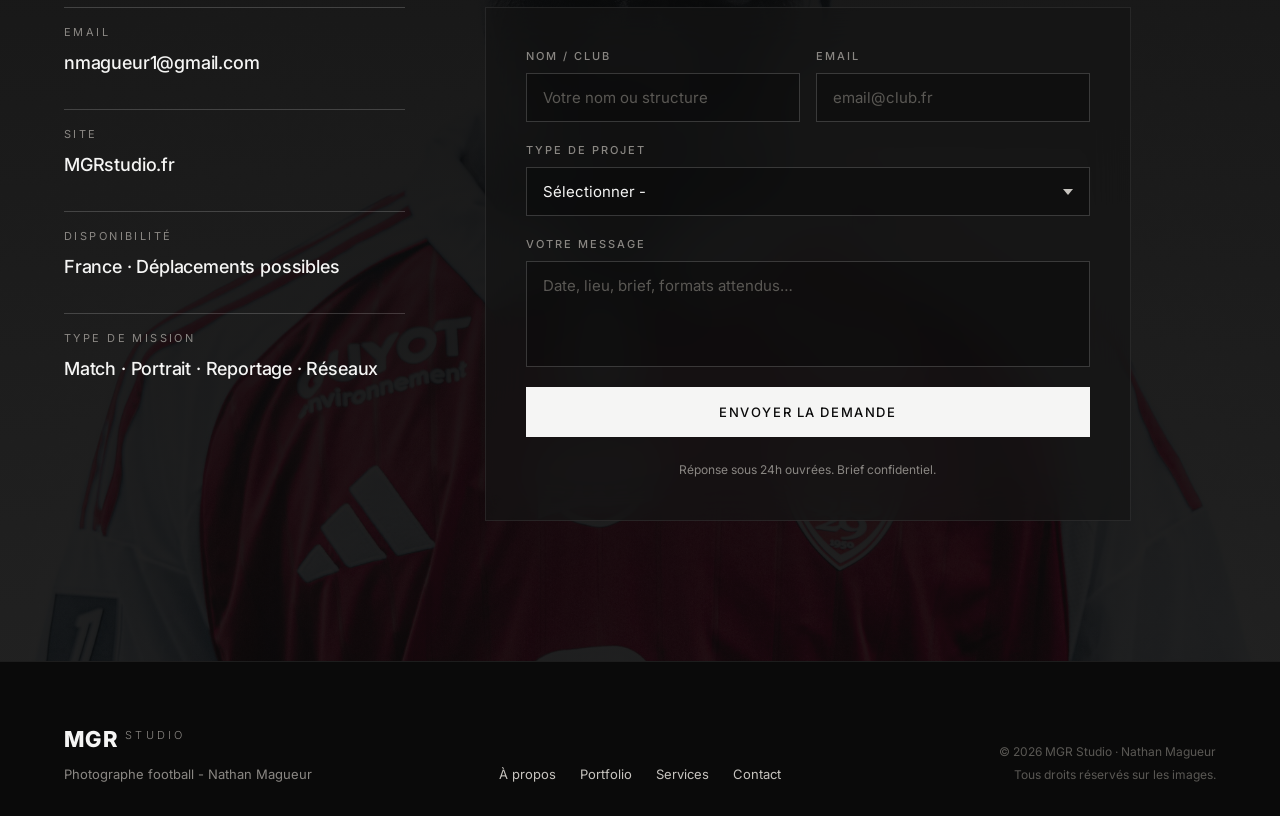
==== commit 6178307b: "modifs" ====
--- a/Portfolio - MGRstudio.fr/index.html
+++ b/Portfolio - MGRstudio.fr/index.html
@@ -161,9 +161,6 @@
       <div class="grid grid--match">
         <figure class="grid__item" data-photo="assets/photos/match/match-15.jpg">
           <img src="assets/photos/match/match-15.jpg" alt="Action de match" loading="lazy" />
-        </figure>
-        <figure class="grid__item" data-photo="assets/photos/match/match-09.jpg">
-          <img src="assets/photos/match/match-09.jpg" alt="Action de match" loading="lazy" />
         </figure>
         <figure class="grid__item" data-photo="assets/photos/match/match-21.jpg">
           <img src="assets/photos/match/match-21.jpg" alt="Action de match" loading="lazy" />
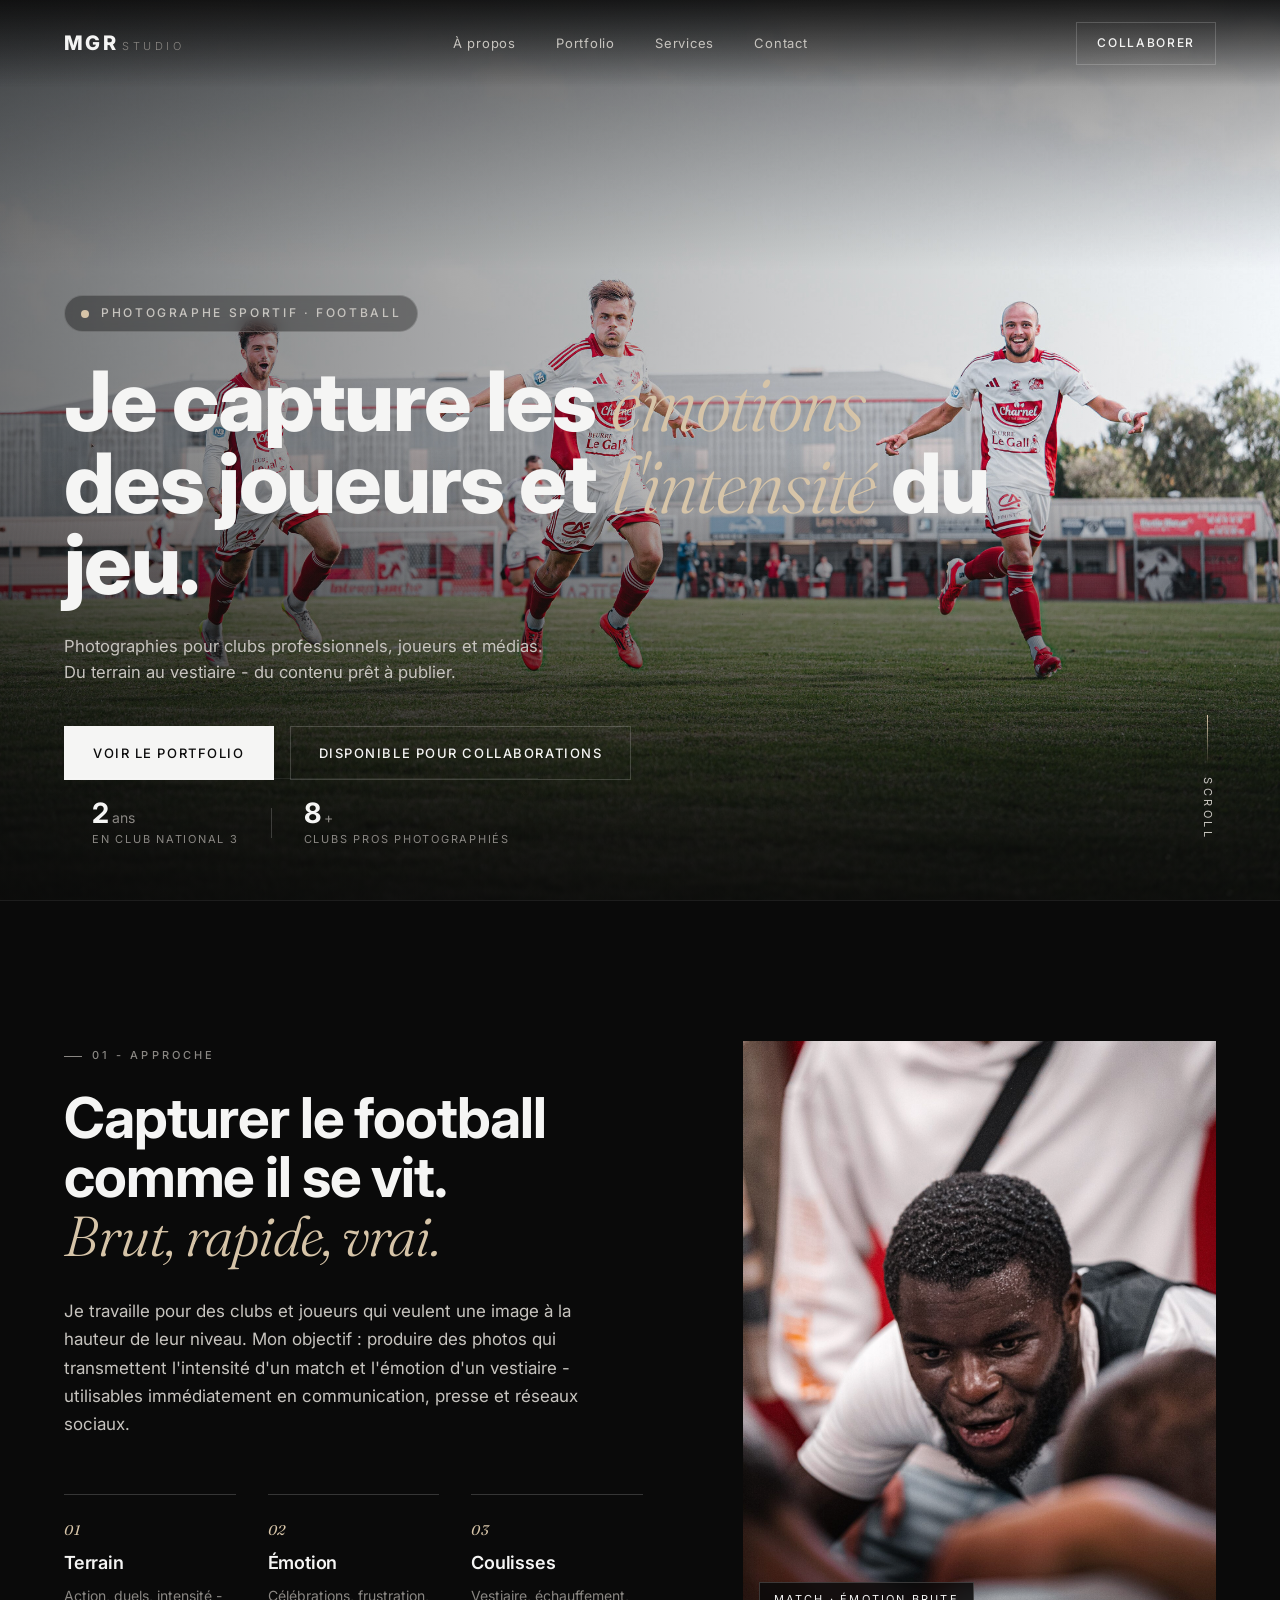
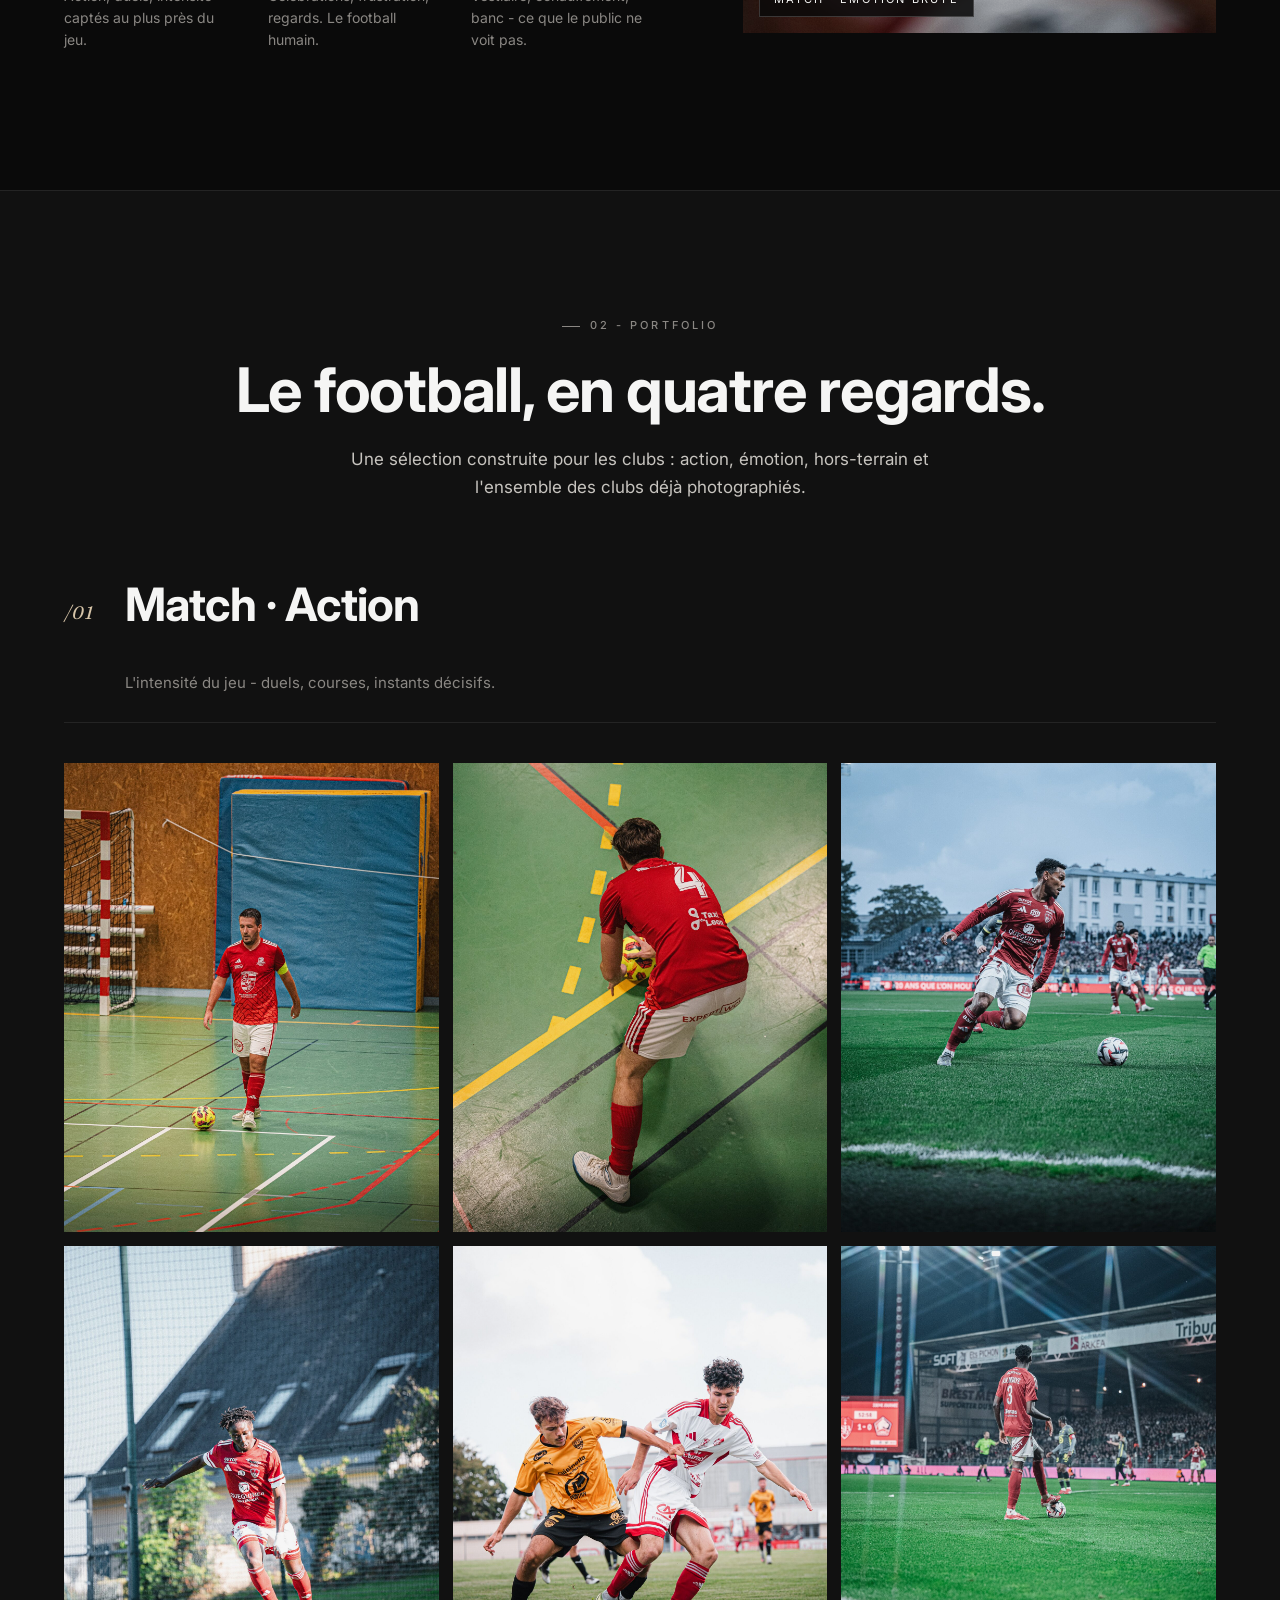
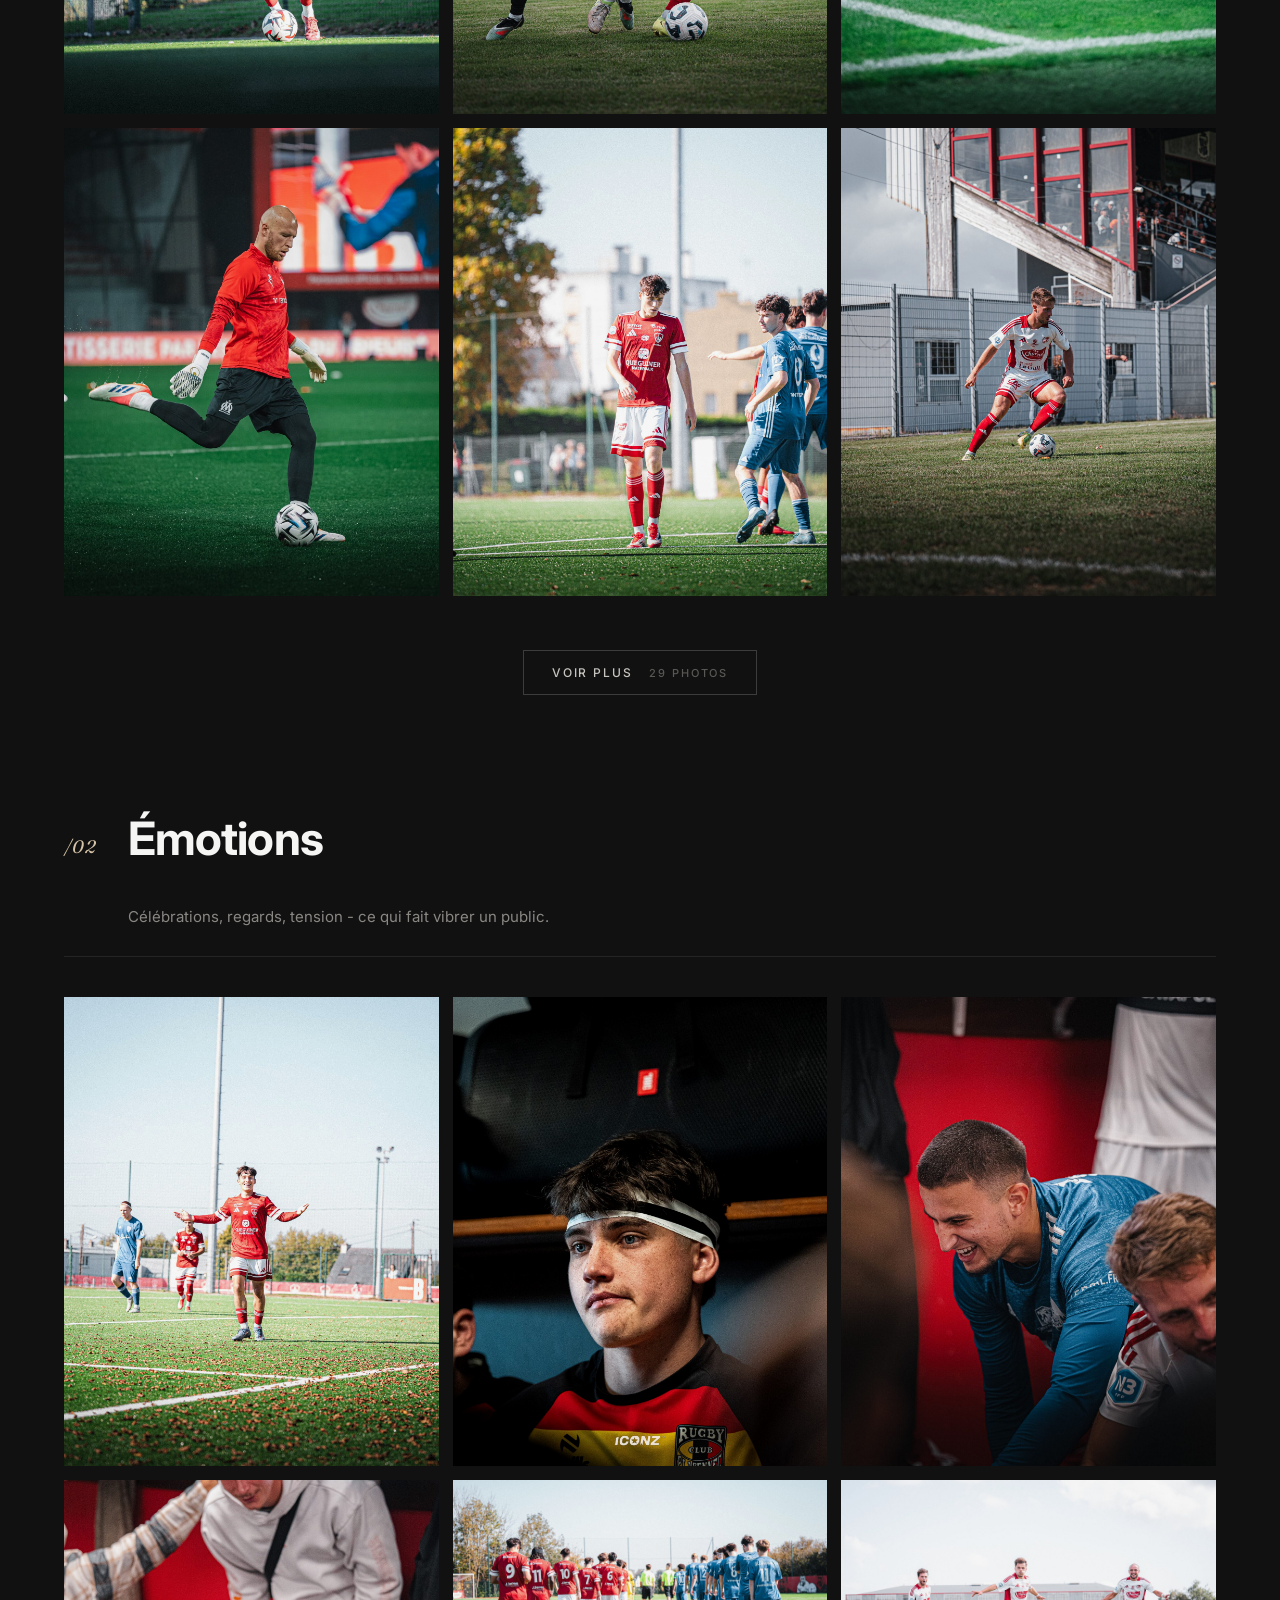
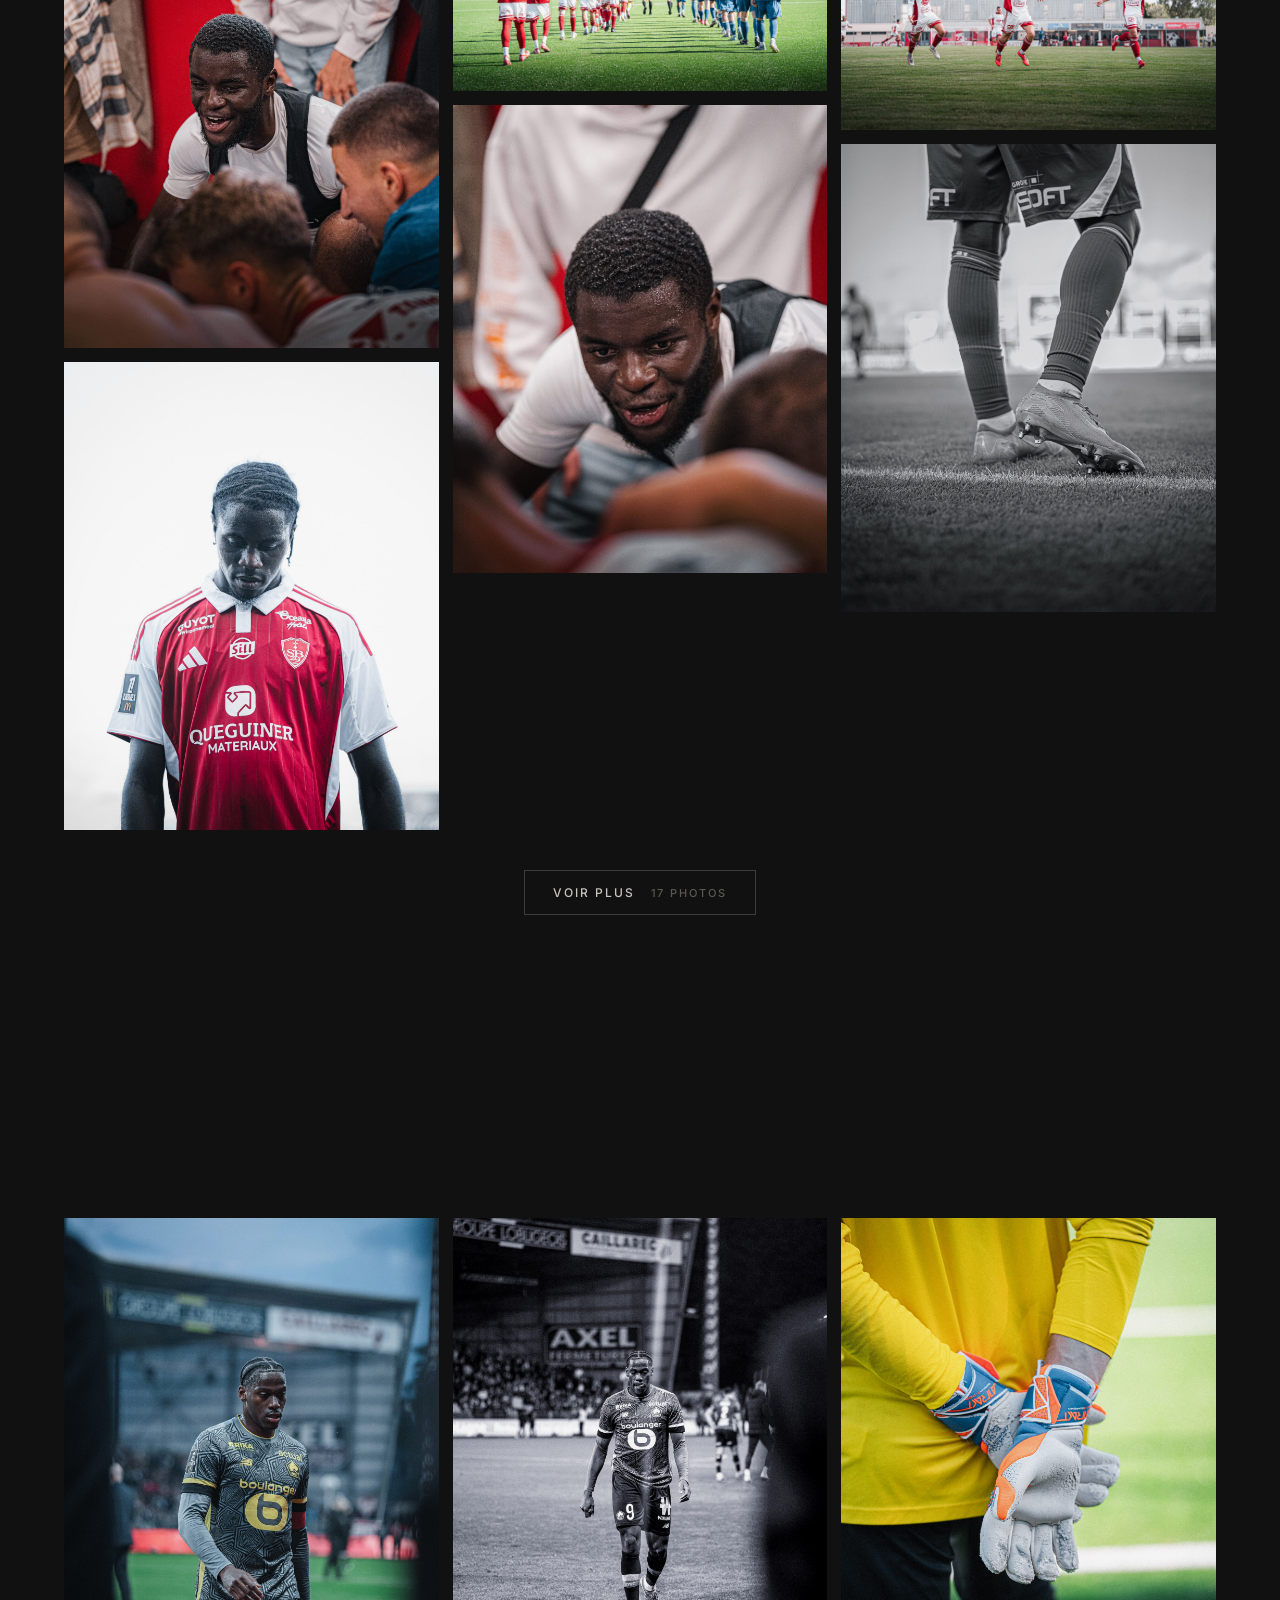
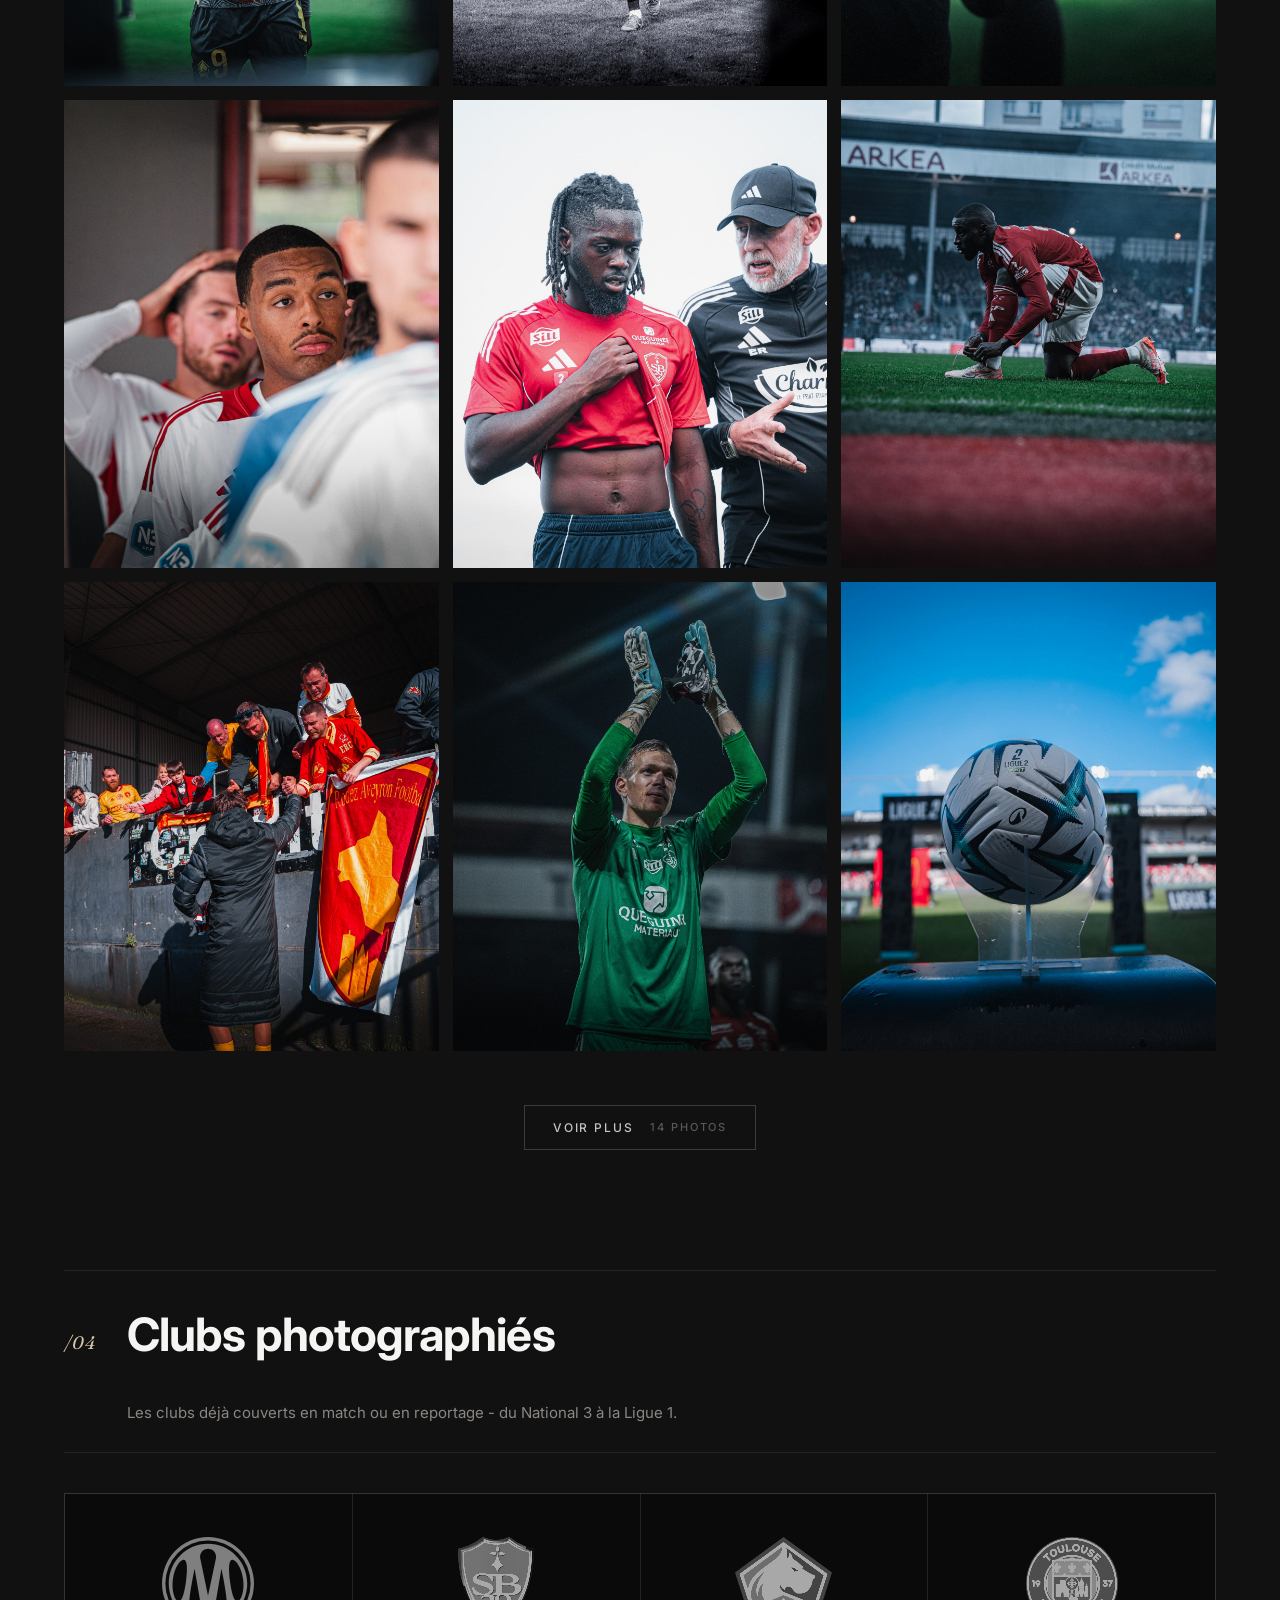
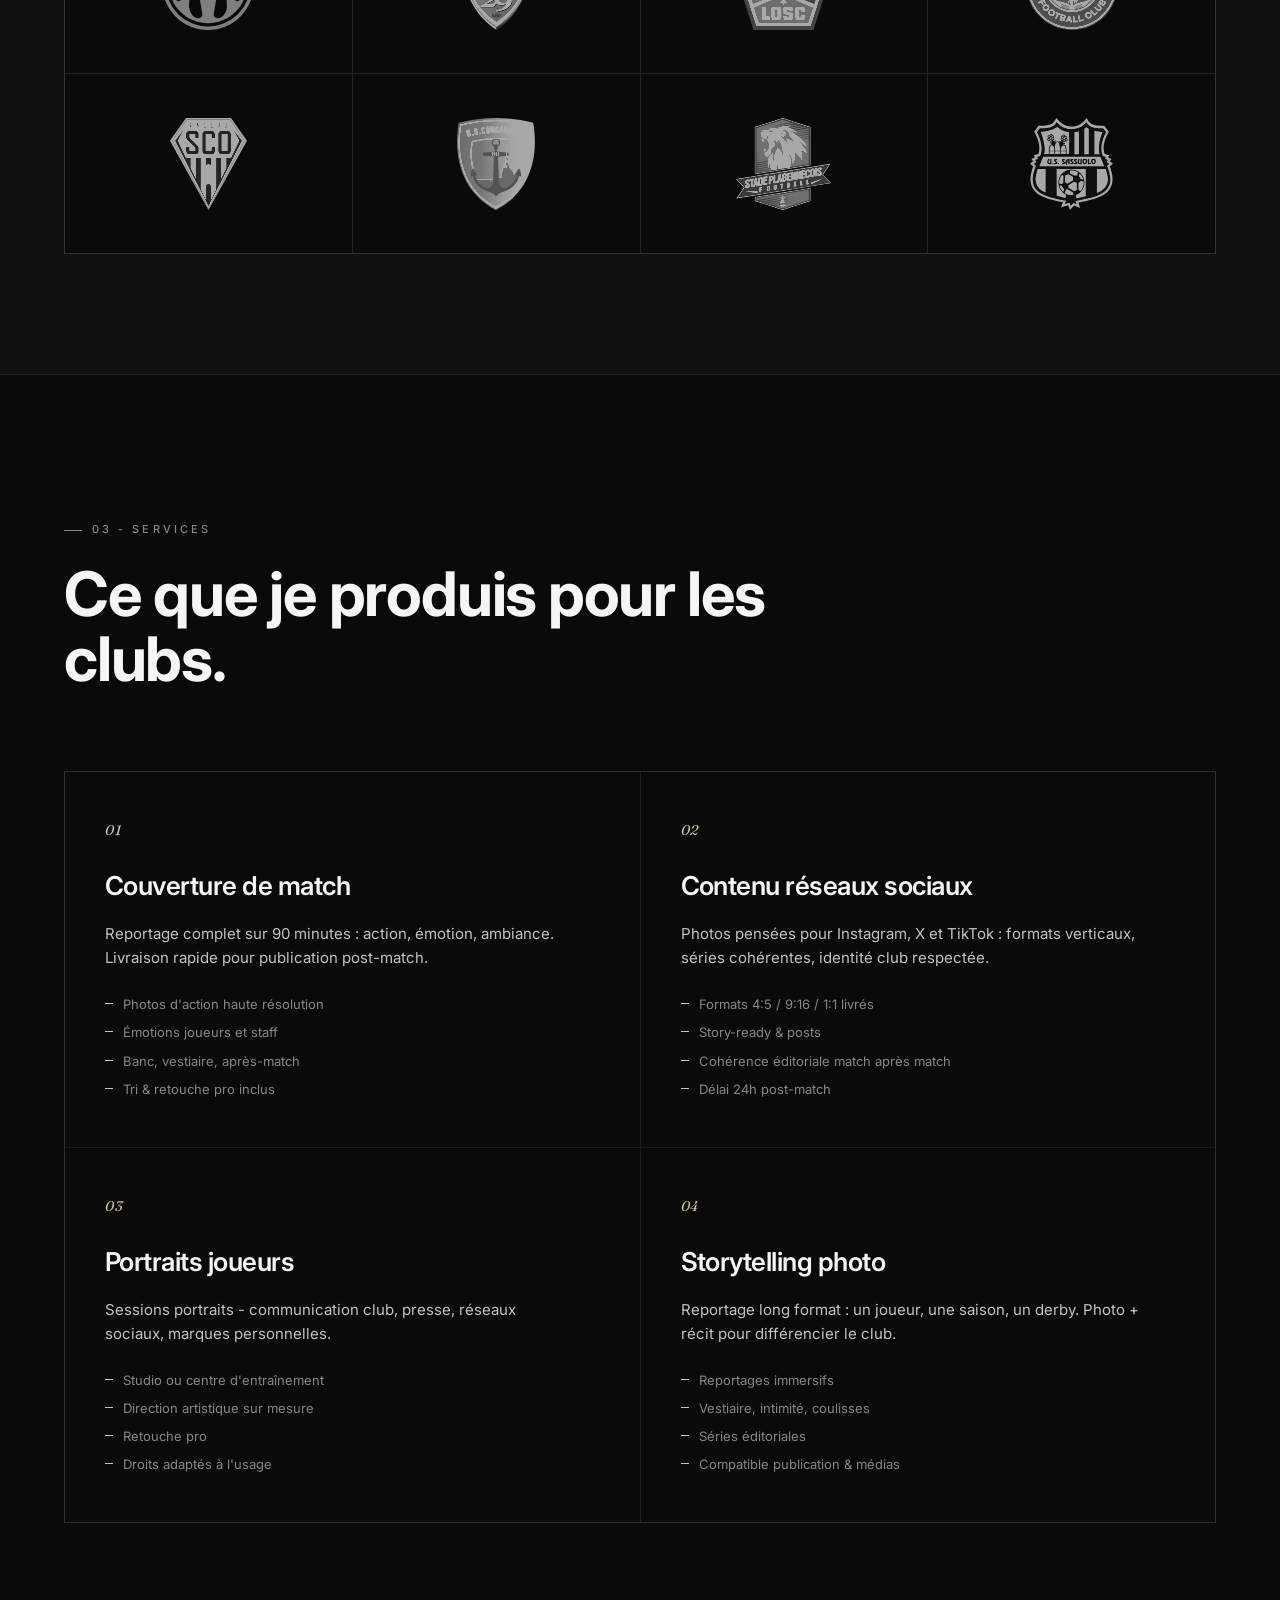
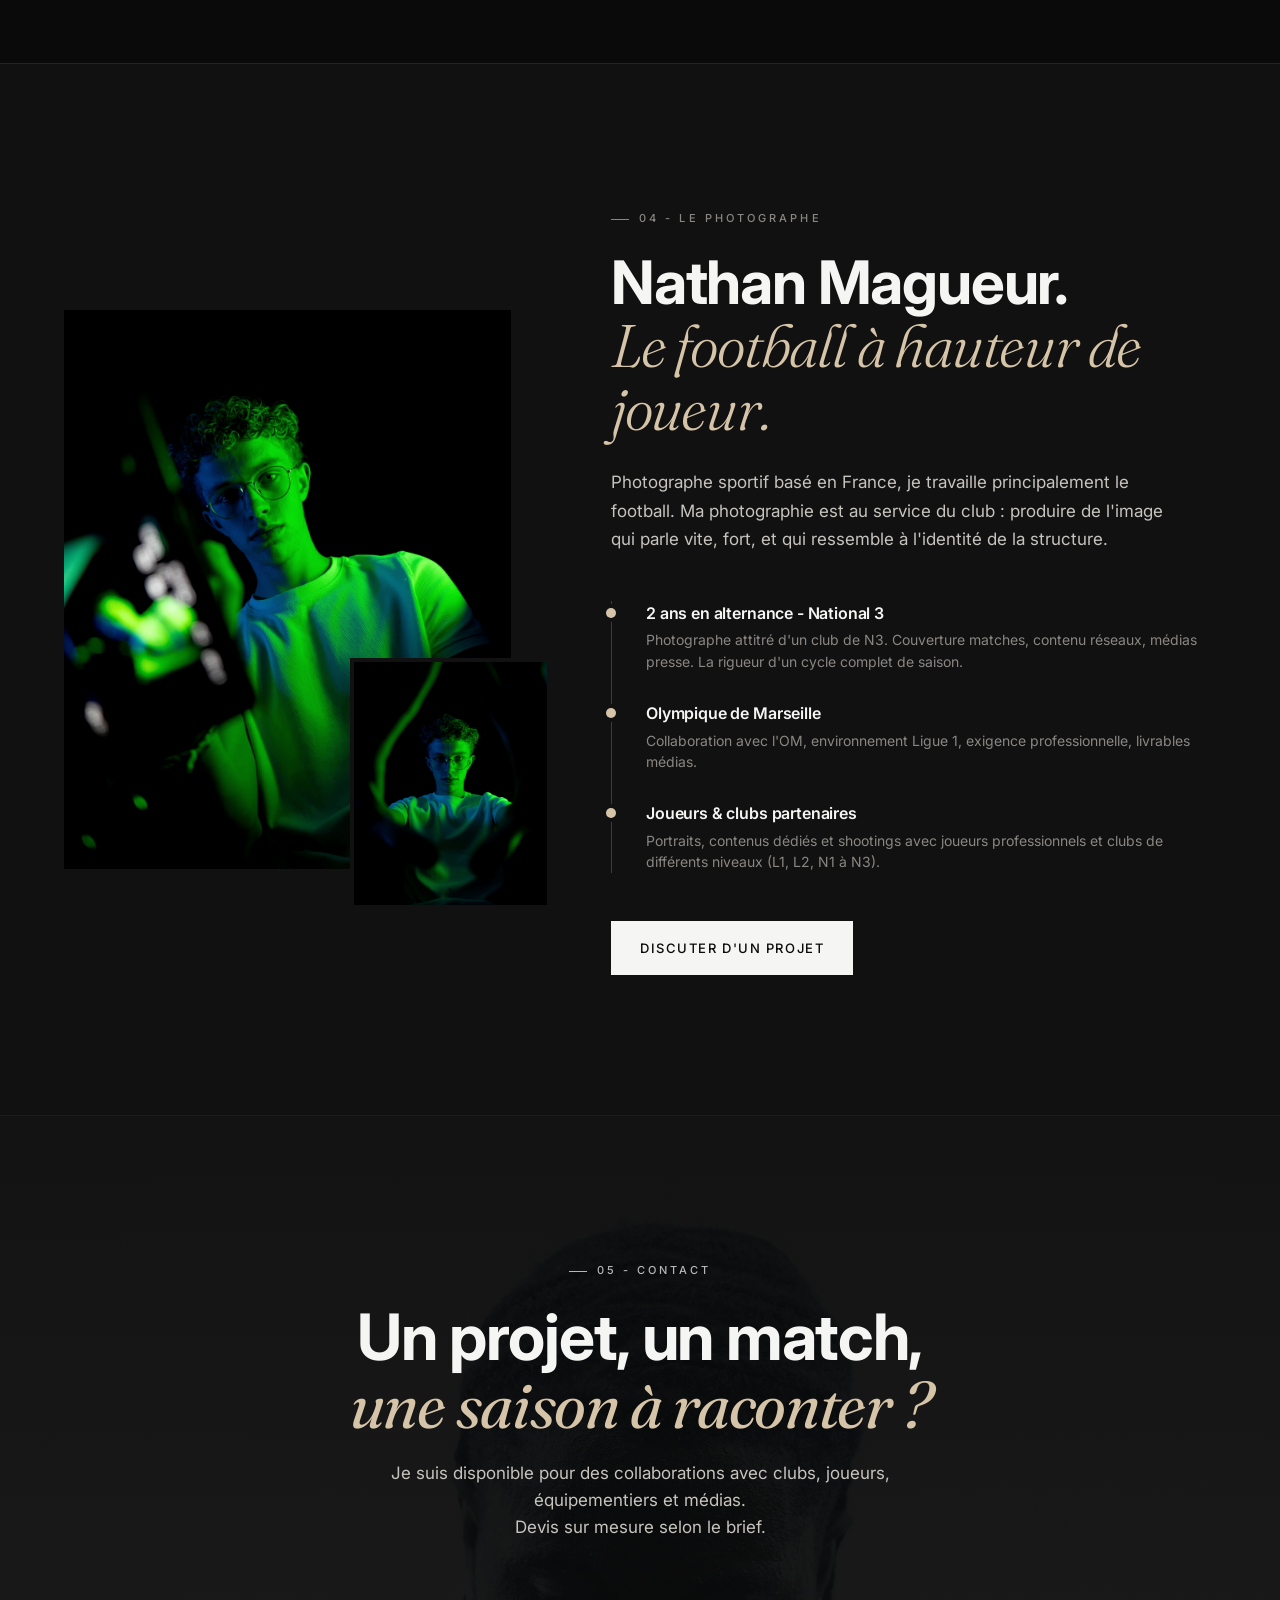
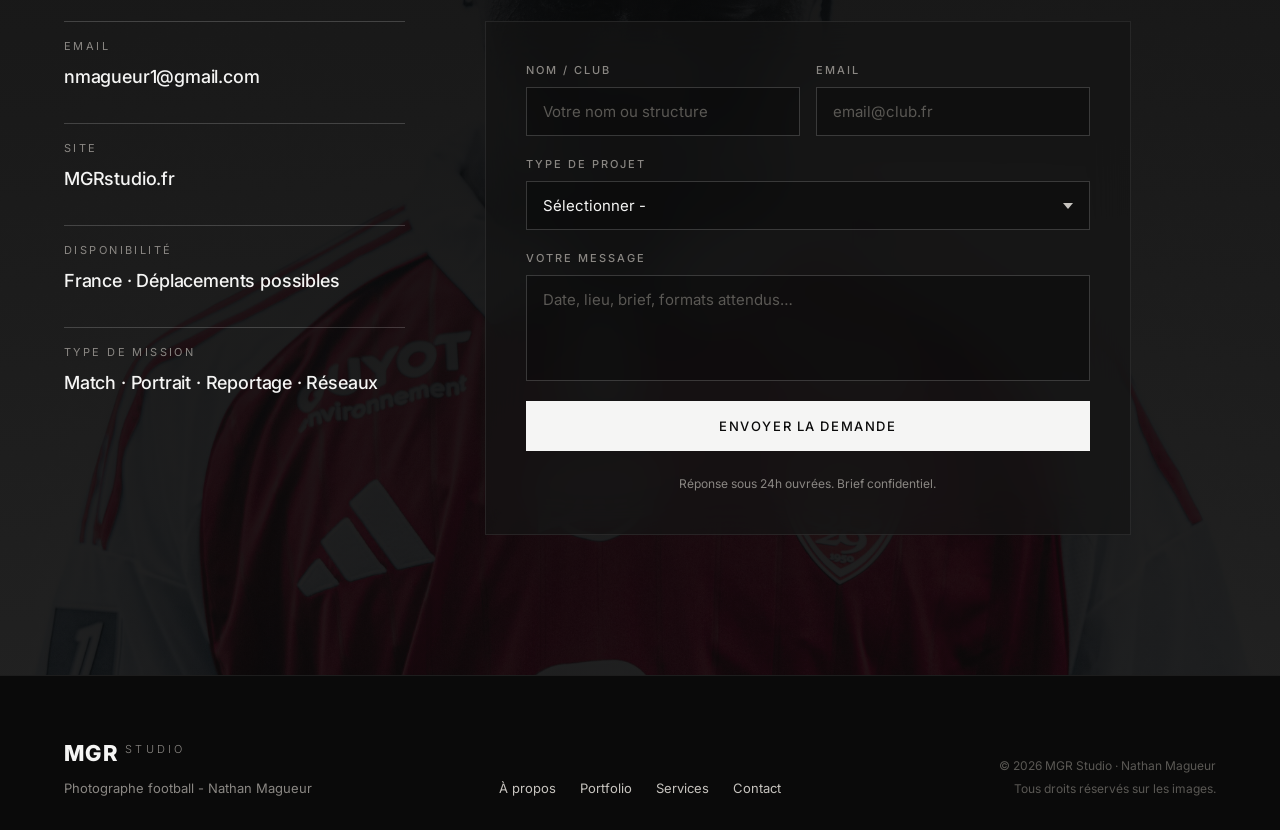
==== commit 06dac4b7: "modifs" ====
--- a/Portfolio - MGRstudio.fr/index.html
+++ b/Portfolio - MGRstudio.fr/index.html
@@ -164,6 +164,12 @@
         </figure>
         <figure class="grid__item" data-photo="assets/photos/match/match-21.jpg">
           <img src="assets/photos/match/match-21.jpg" alt="Action de match" loading="lazy" />
+        </figure>
+        <figure class="grid__item" data-photo="assets/photos/match/match-21.jpg">
+          <img src="assets/photos/match/match-06.jpg" alt="Action de match" loading="lazy" />
+        </figure>
+        <figure class="grid__item" data-photo="assets/photos/match/match-21.jpg">
+          <img src="assets/photos/match/match-16.jpg" alt="Action de match" loading="lazy" />
         </figure>
         <figure class="grid__item" data-photo="assets/photos/match/match-22.jpg">
           <img src="assets/photos/match/match-22.jpg" alt="Action de match" loading="lazy" />
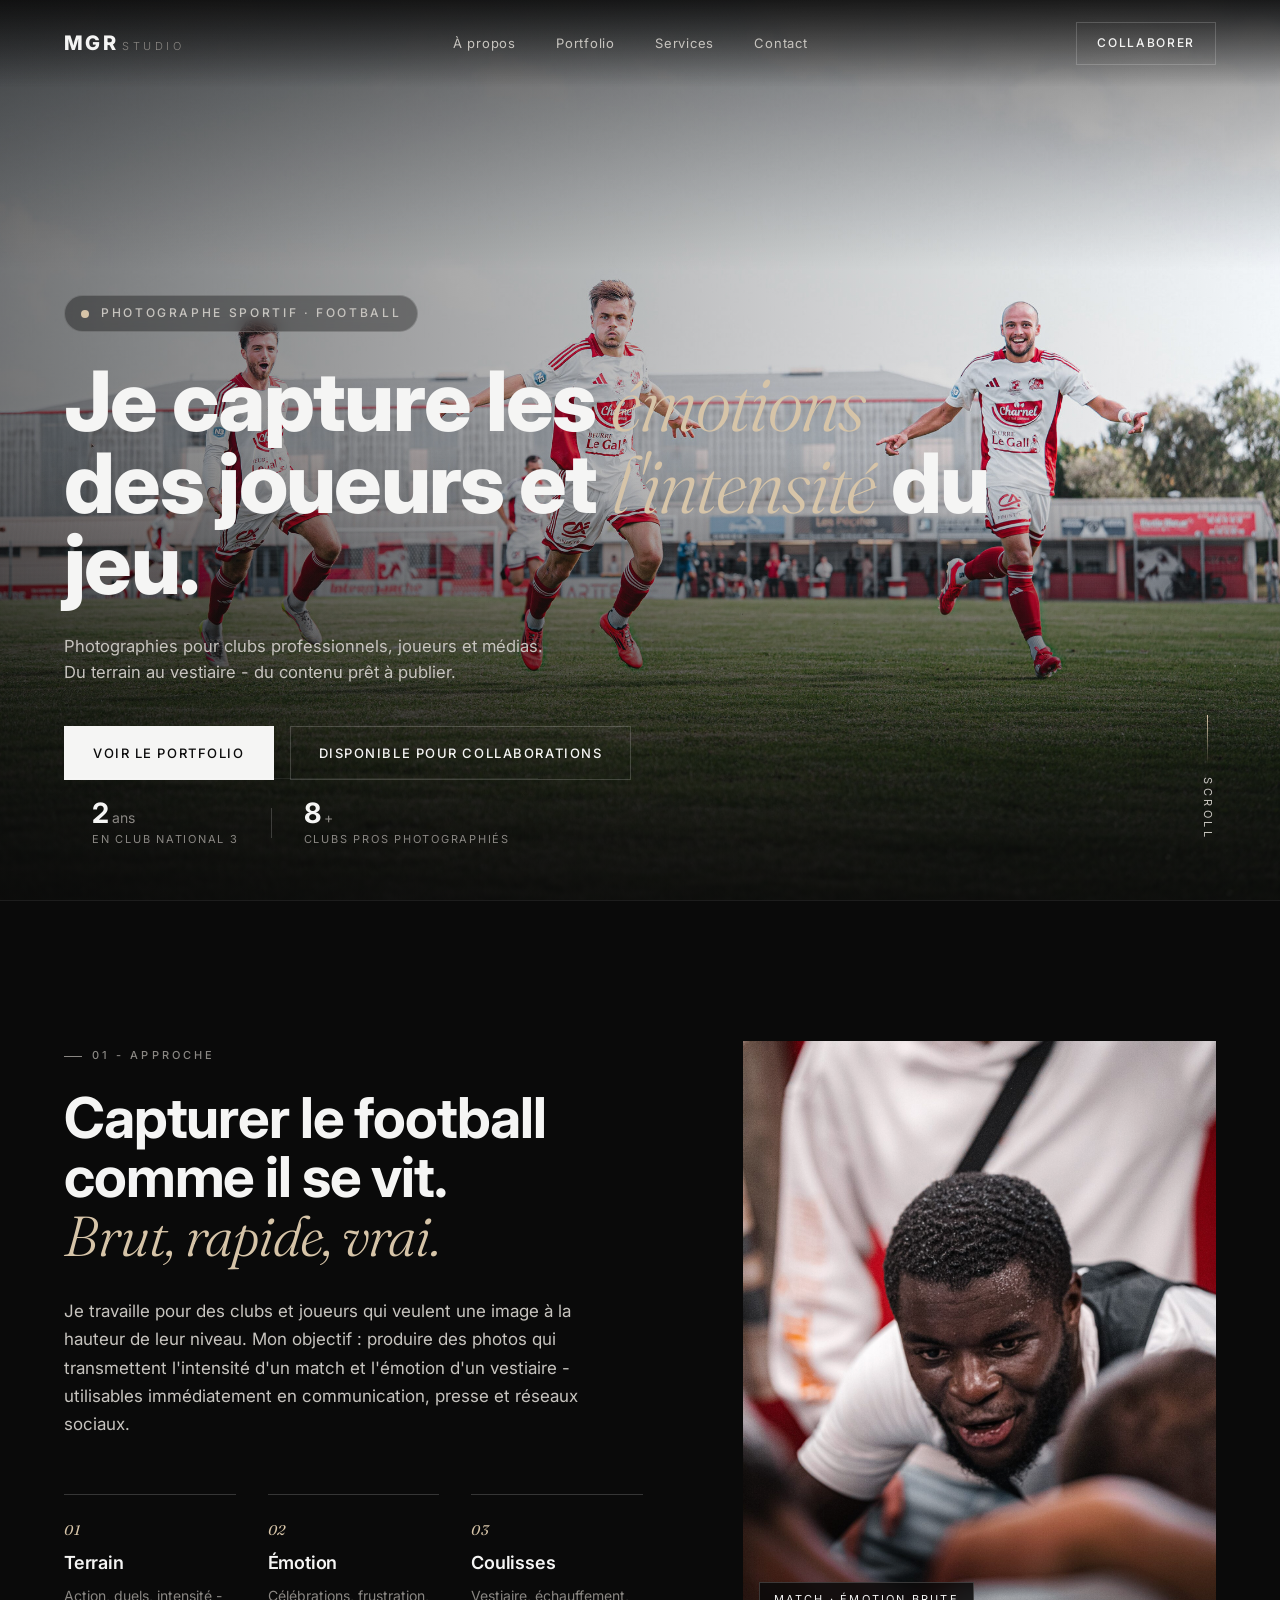
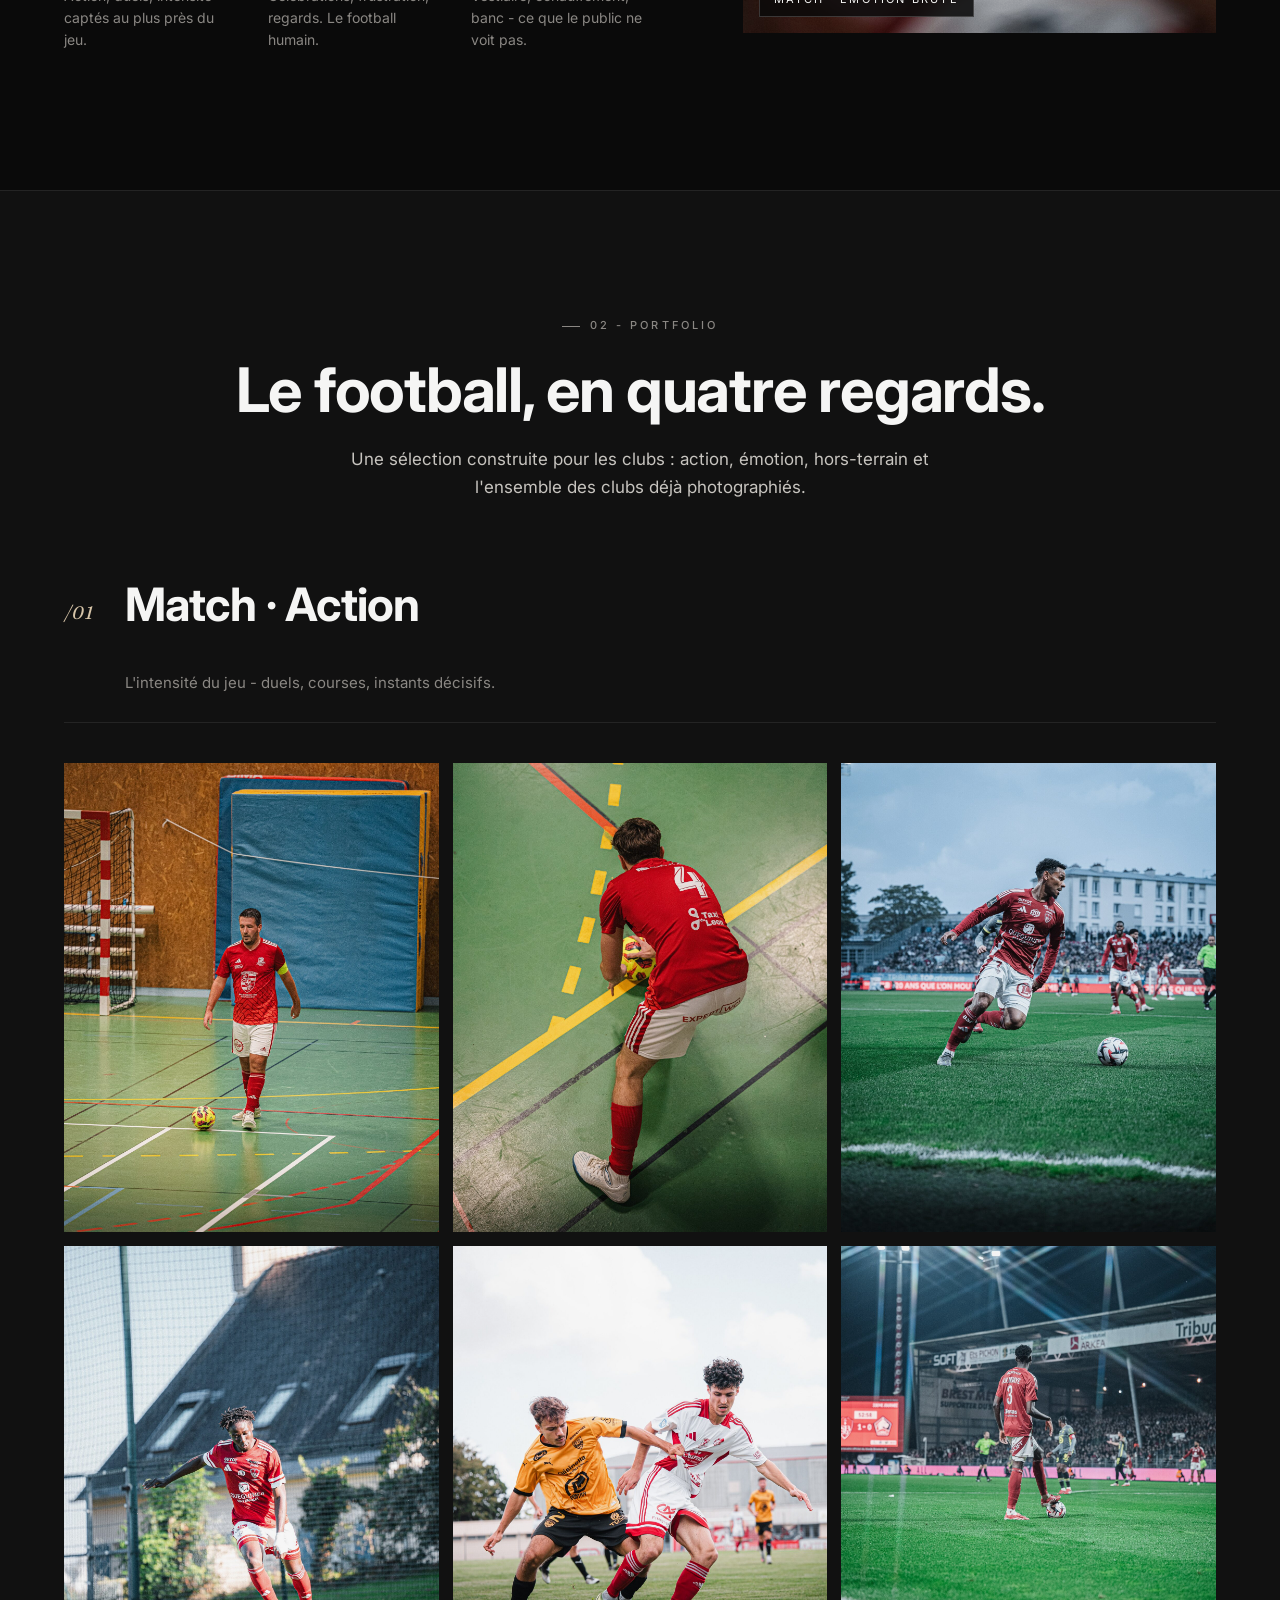
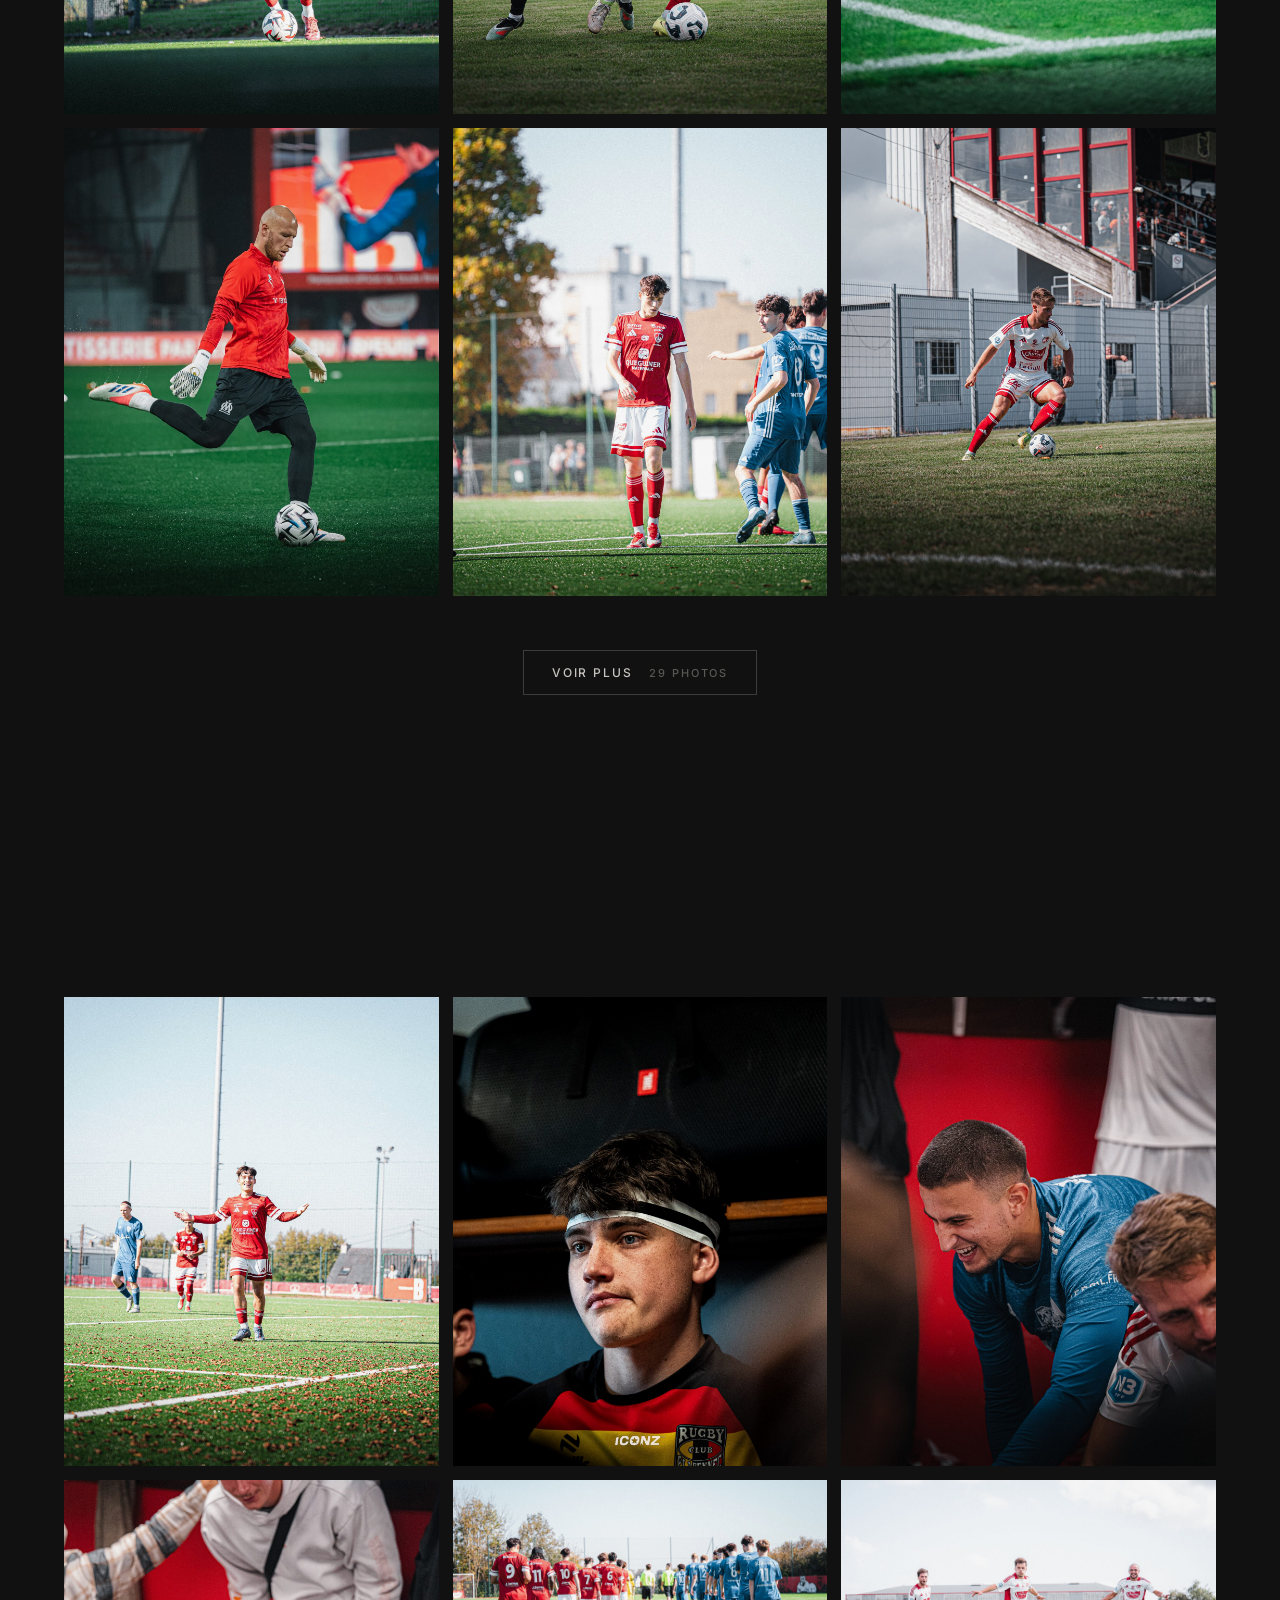
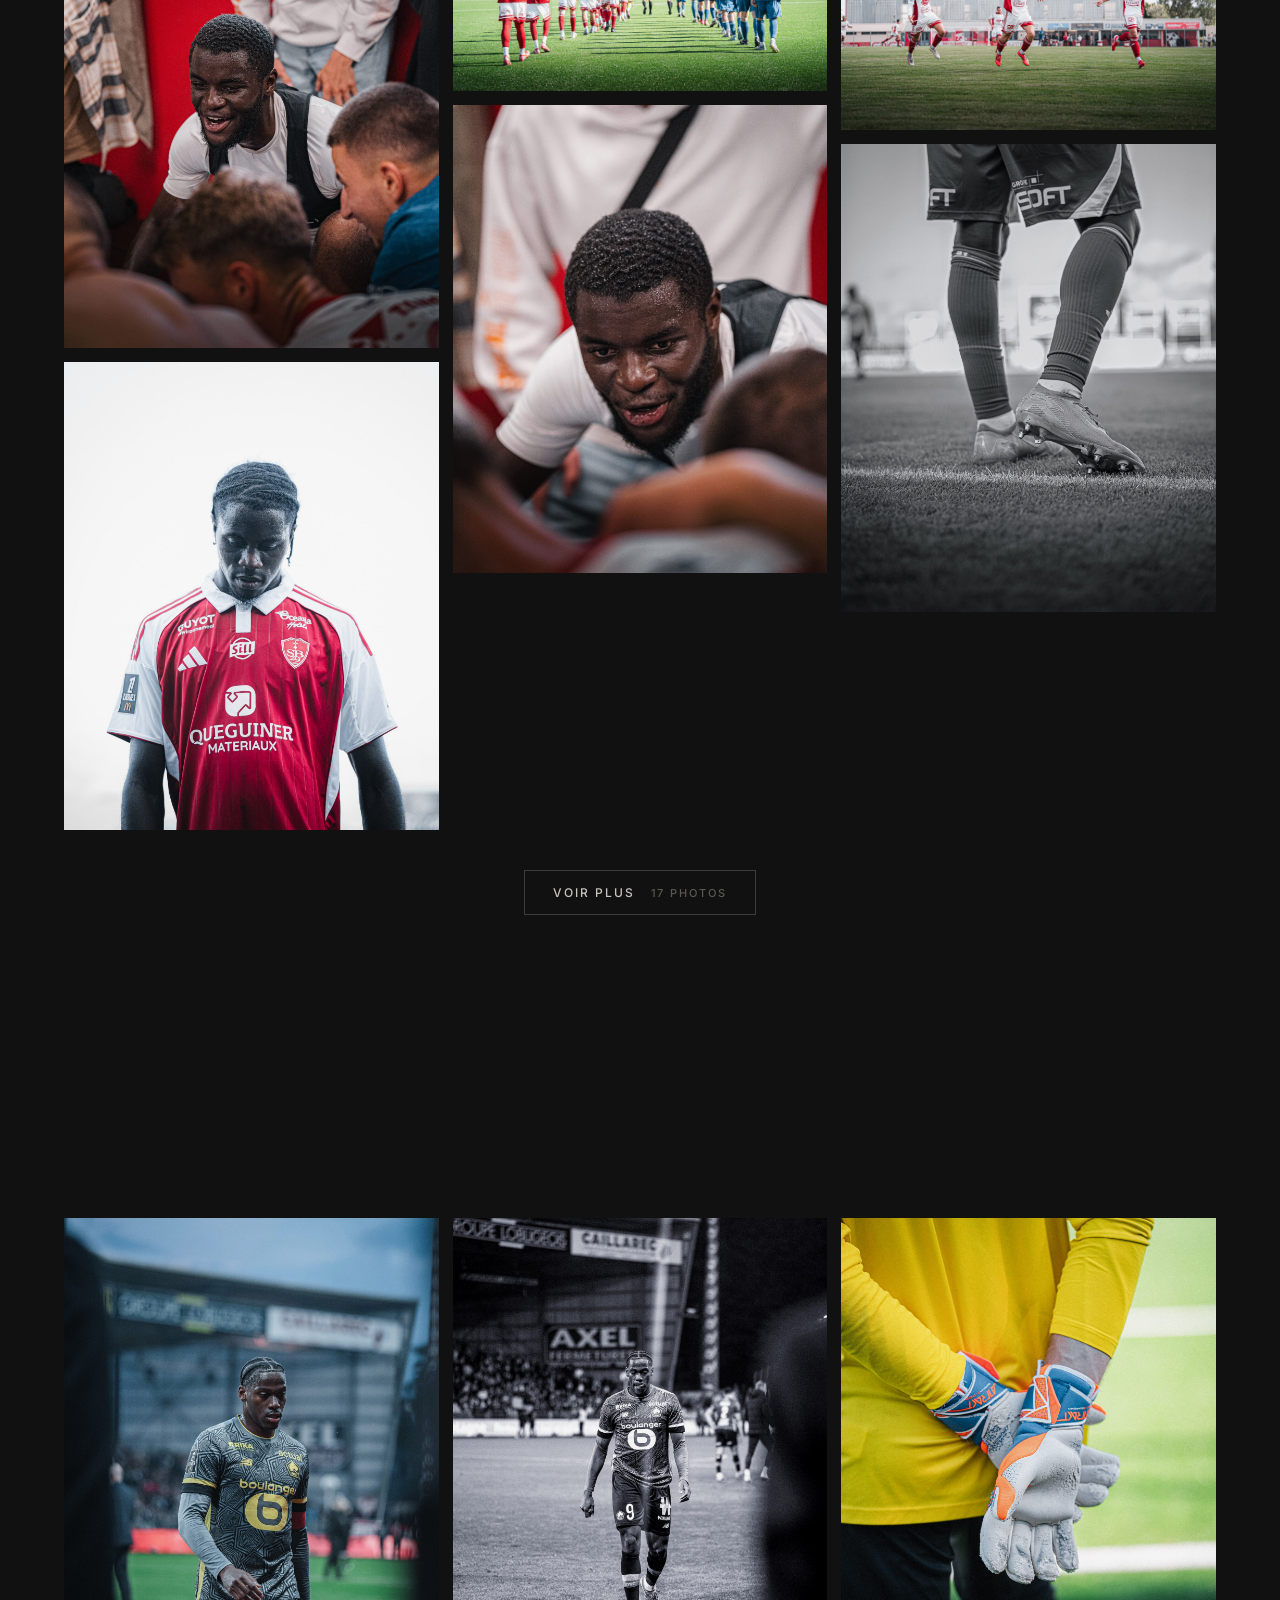
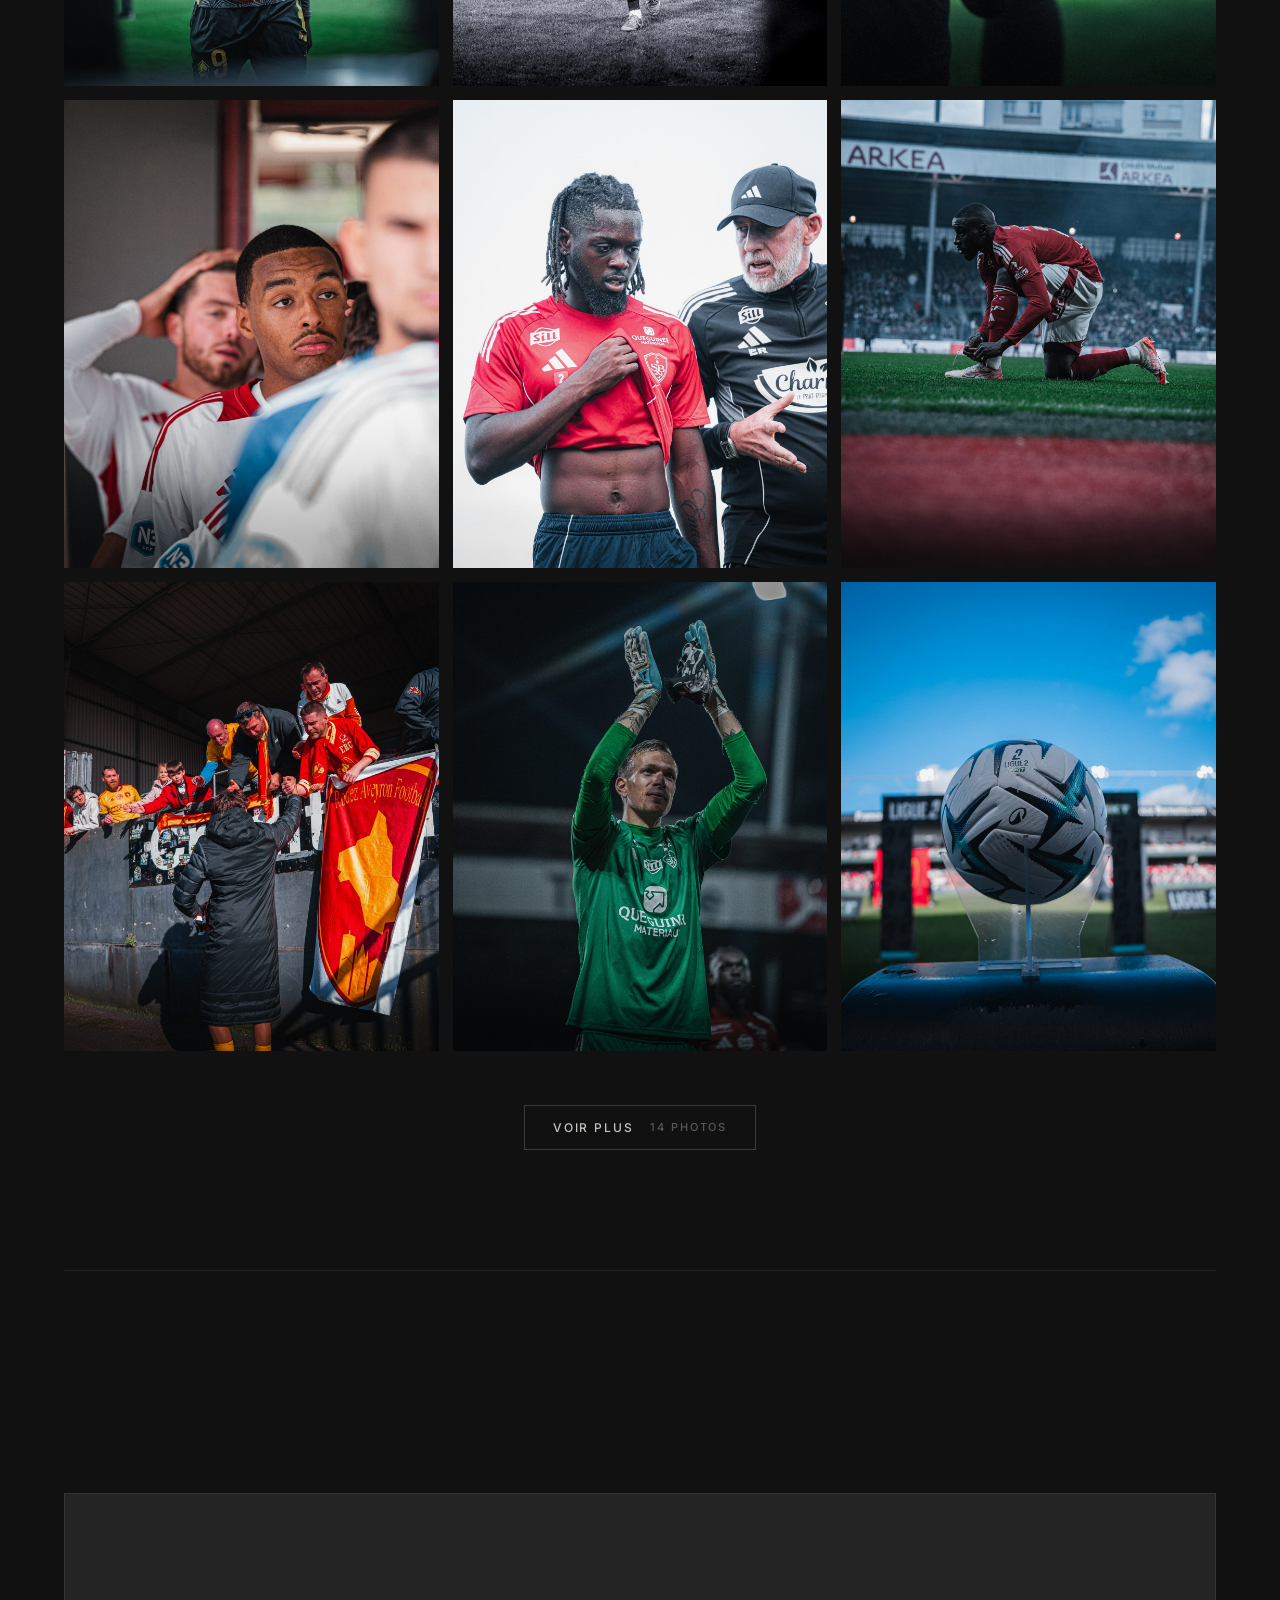
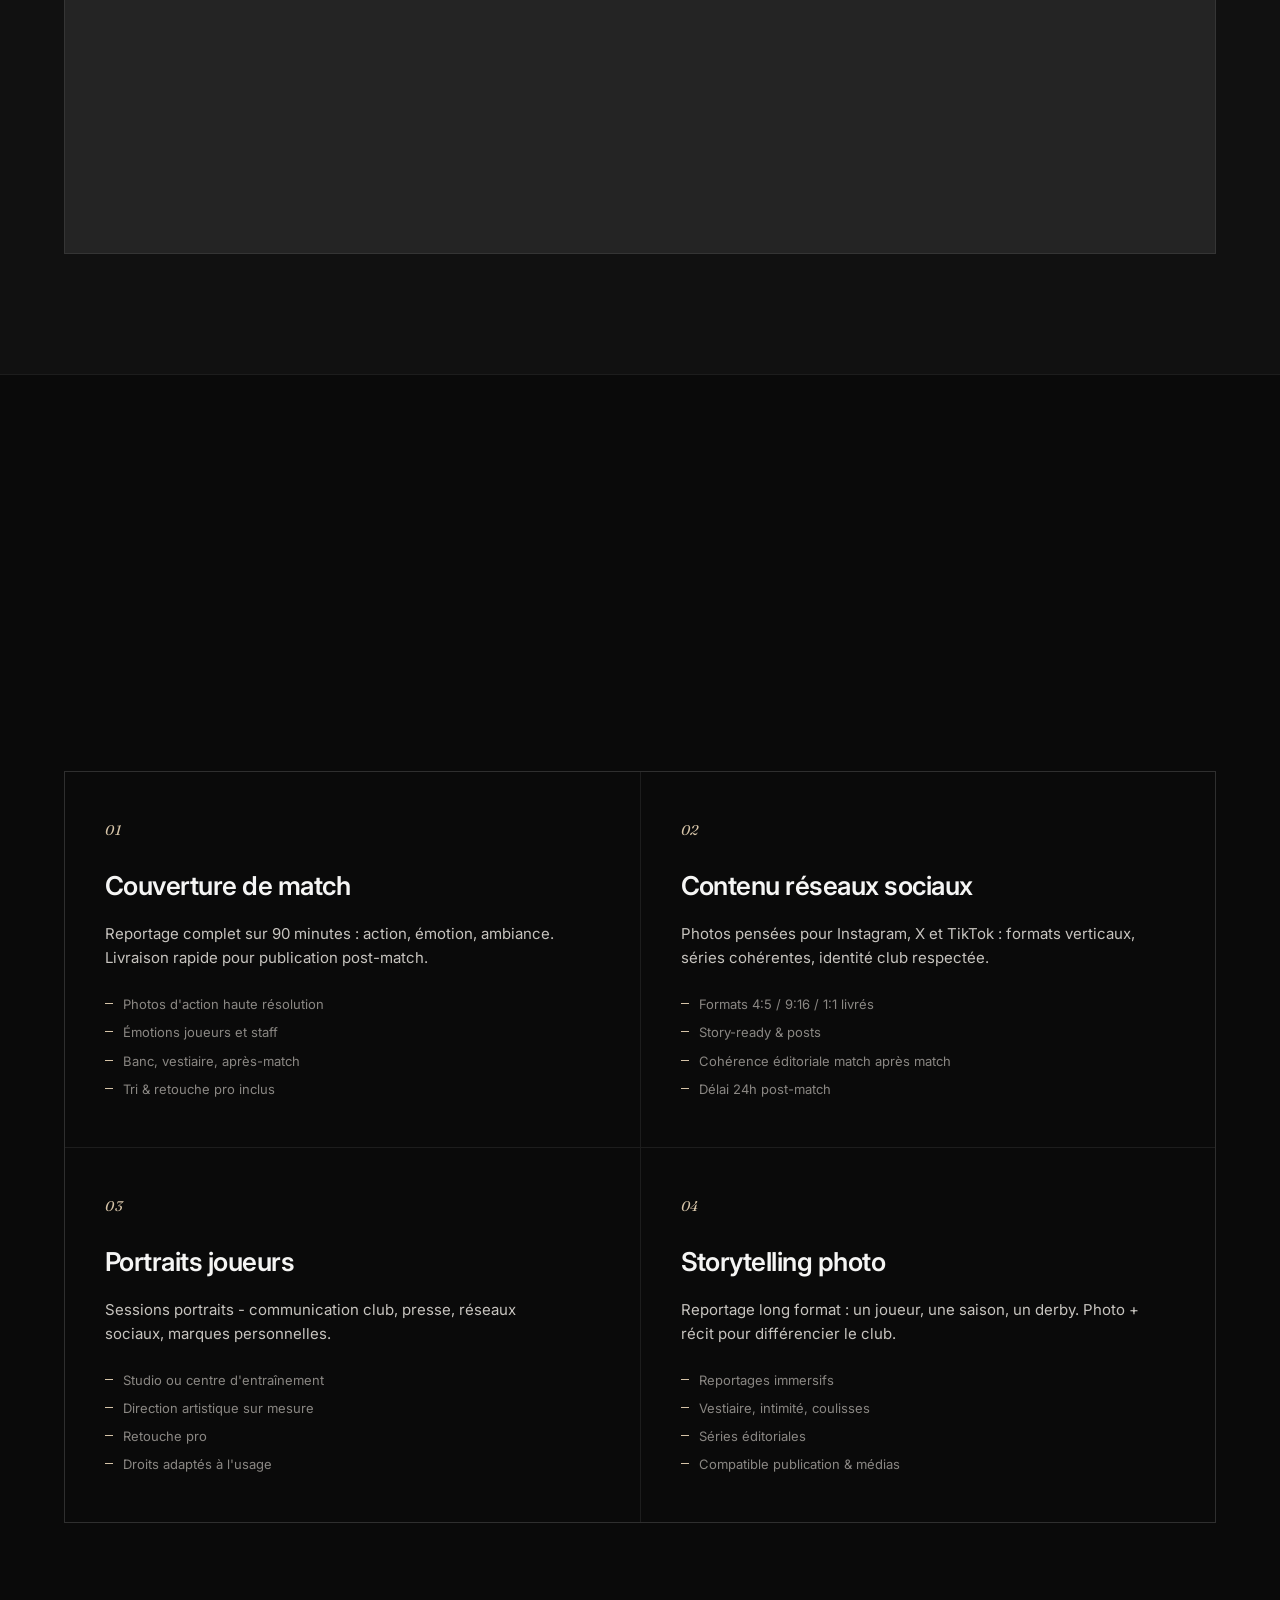
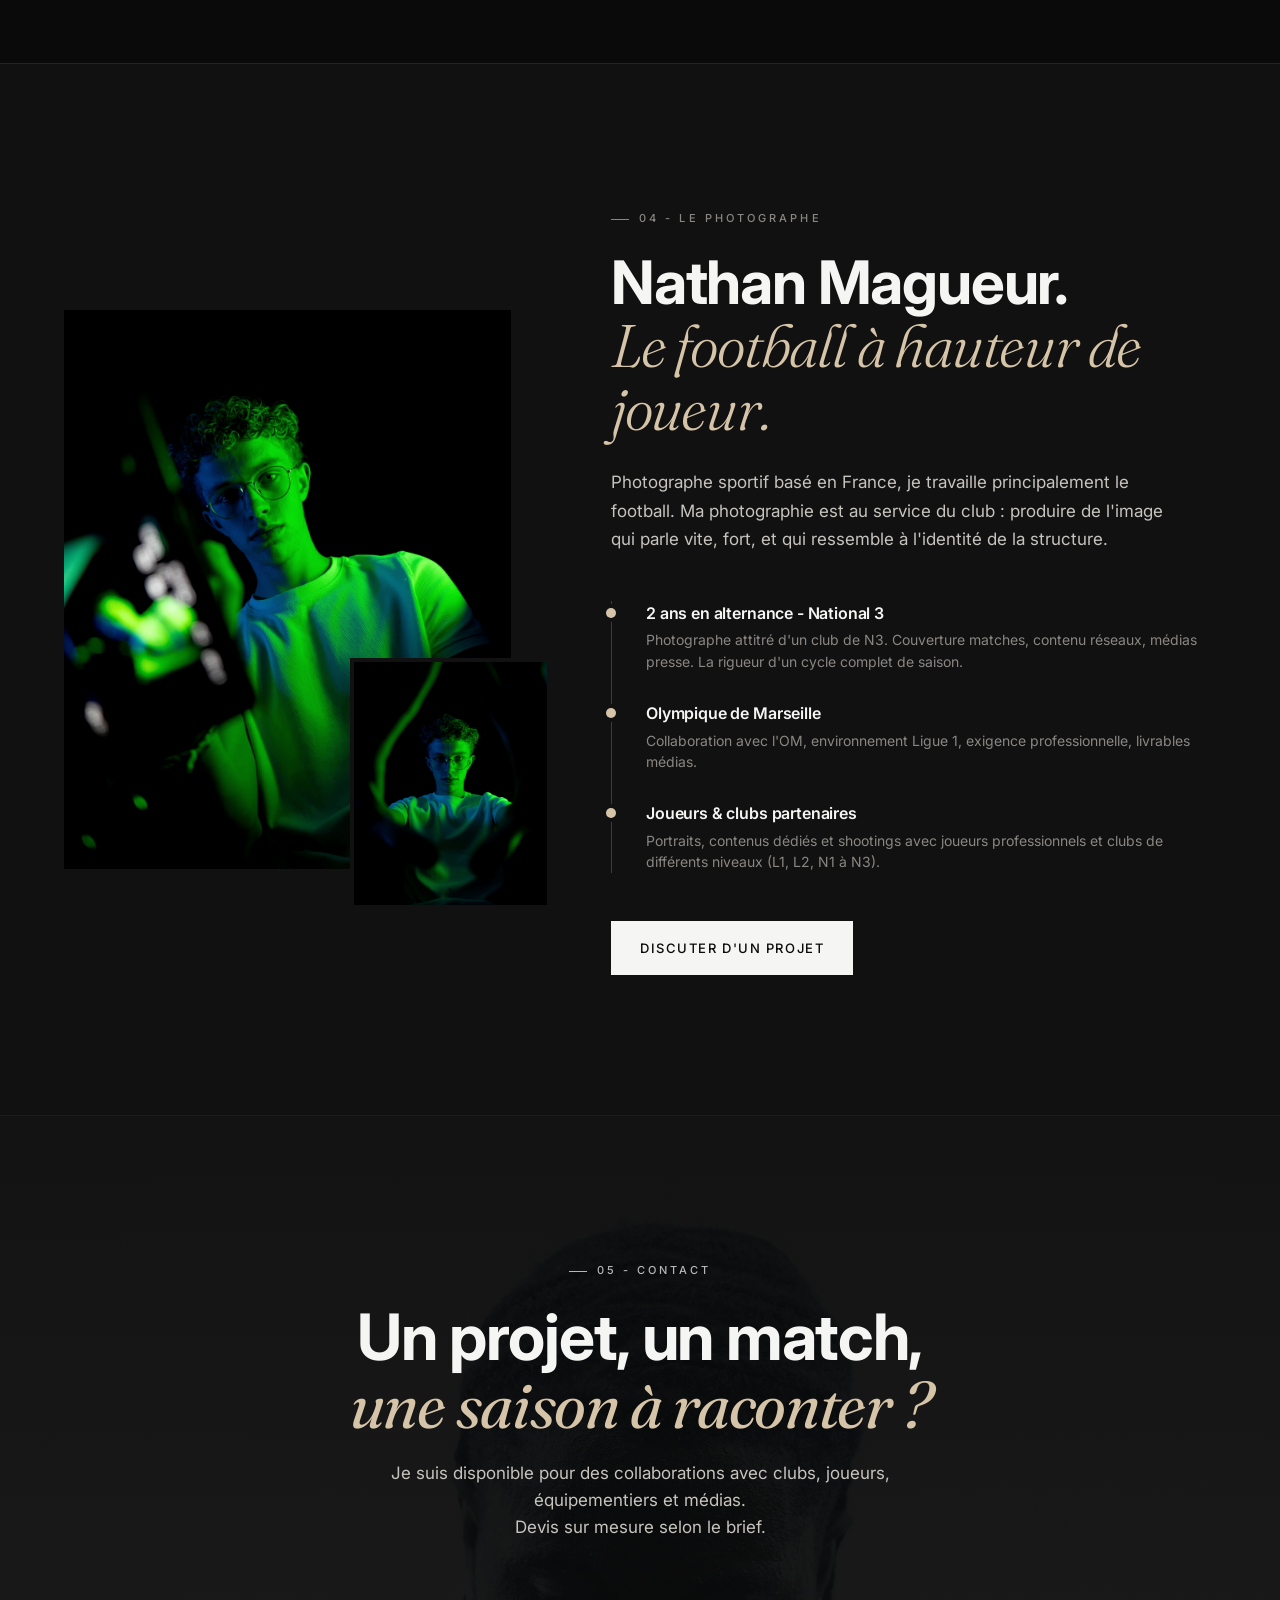
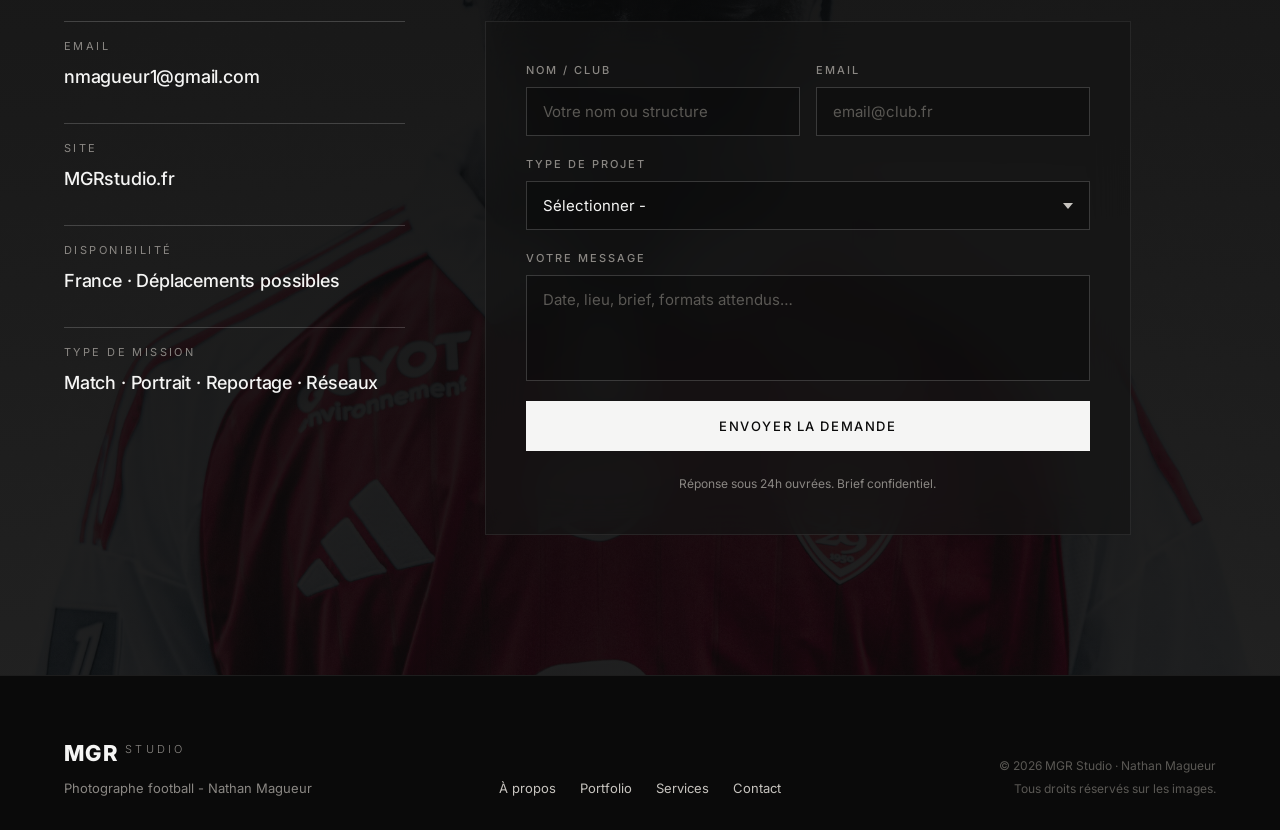
==== commit 6d214490: "modifs" ====
--- a/Portfolio - MGRstudio.fr/index.html
+++ b/Portfolio - MGRstudio.fr/index.html
@@ -165,10 +165,10 @@
         <figure class="grid__item" data-photo="assets/photos/match/match-21.jpg">
           <img src="assets/photos/match/match-21.jpg" alt="Action de match" loading="lazy" />
         </figure>
-        <figure class="grid__item" data-photo="assets/photos/match/match-21.jpg">
+        <figure class="grid__item" data-photo="assets/photos/match/match- 06.jpg">
           <img src="assets/photos/match/match-06.jpg" alt="Action de match" loading="lazy" />
         </figure>
-        <figure class="grid__item" data-photo="assets/photos/match/match-21.jpg">
+        <figure class="grid__item" data-photo="assets/photos/match/match-16.jpg">
           <img src="assets/photos/match/match-16.jpg" alt="Action de match" loading="lazy" />
         </figure>
         <figure class="grid__item" data-photo="assets/photos/match/match-22.jpg">
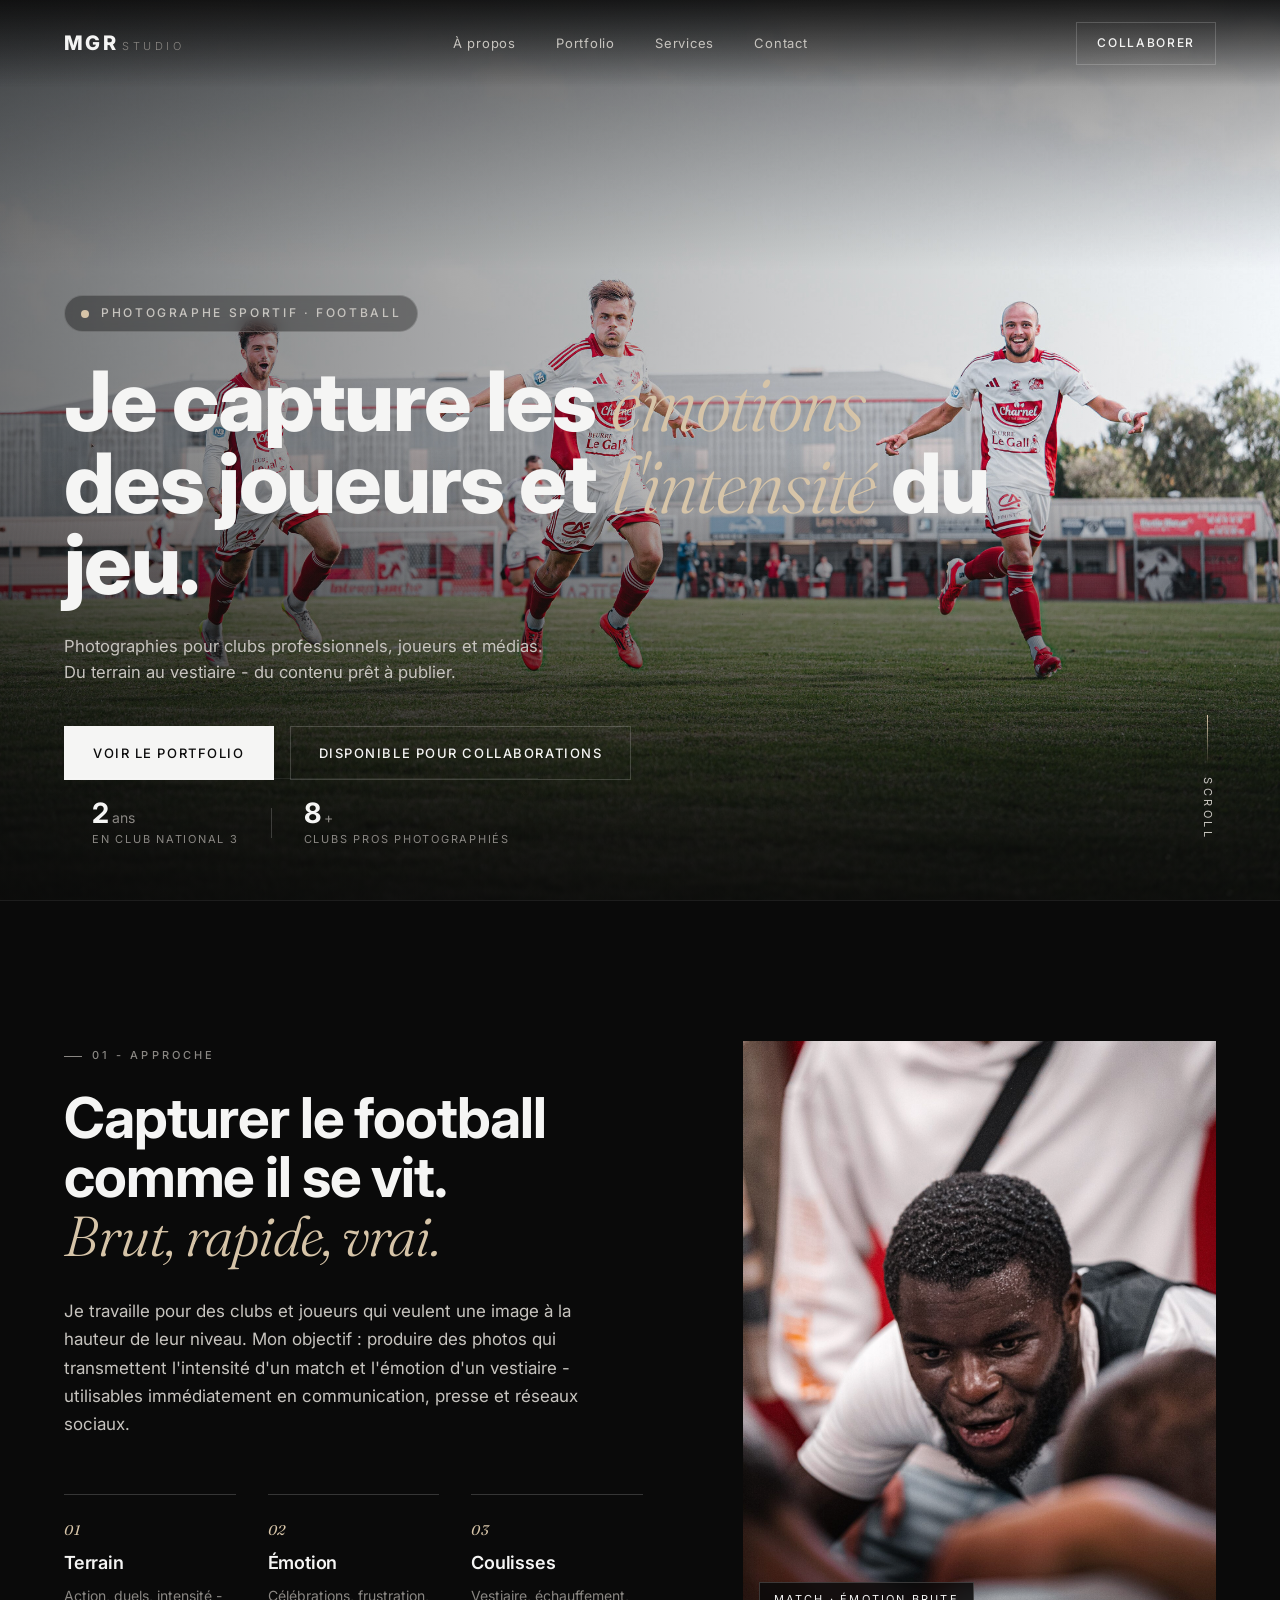
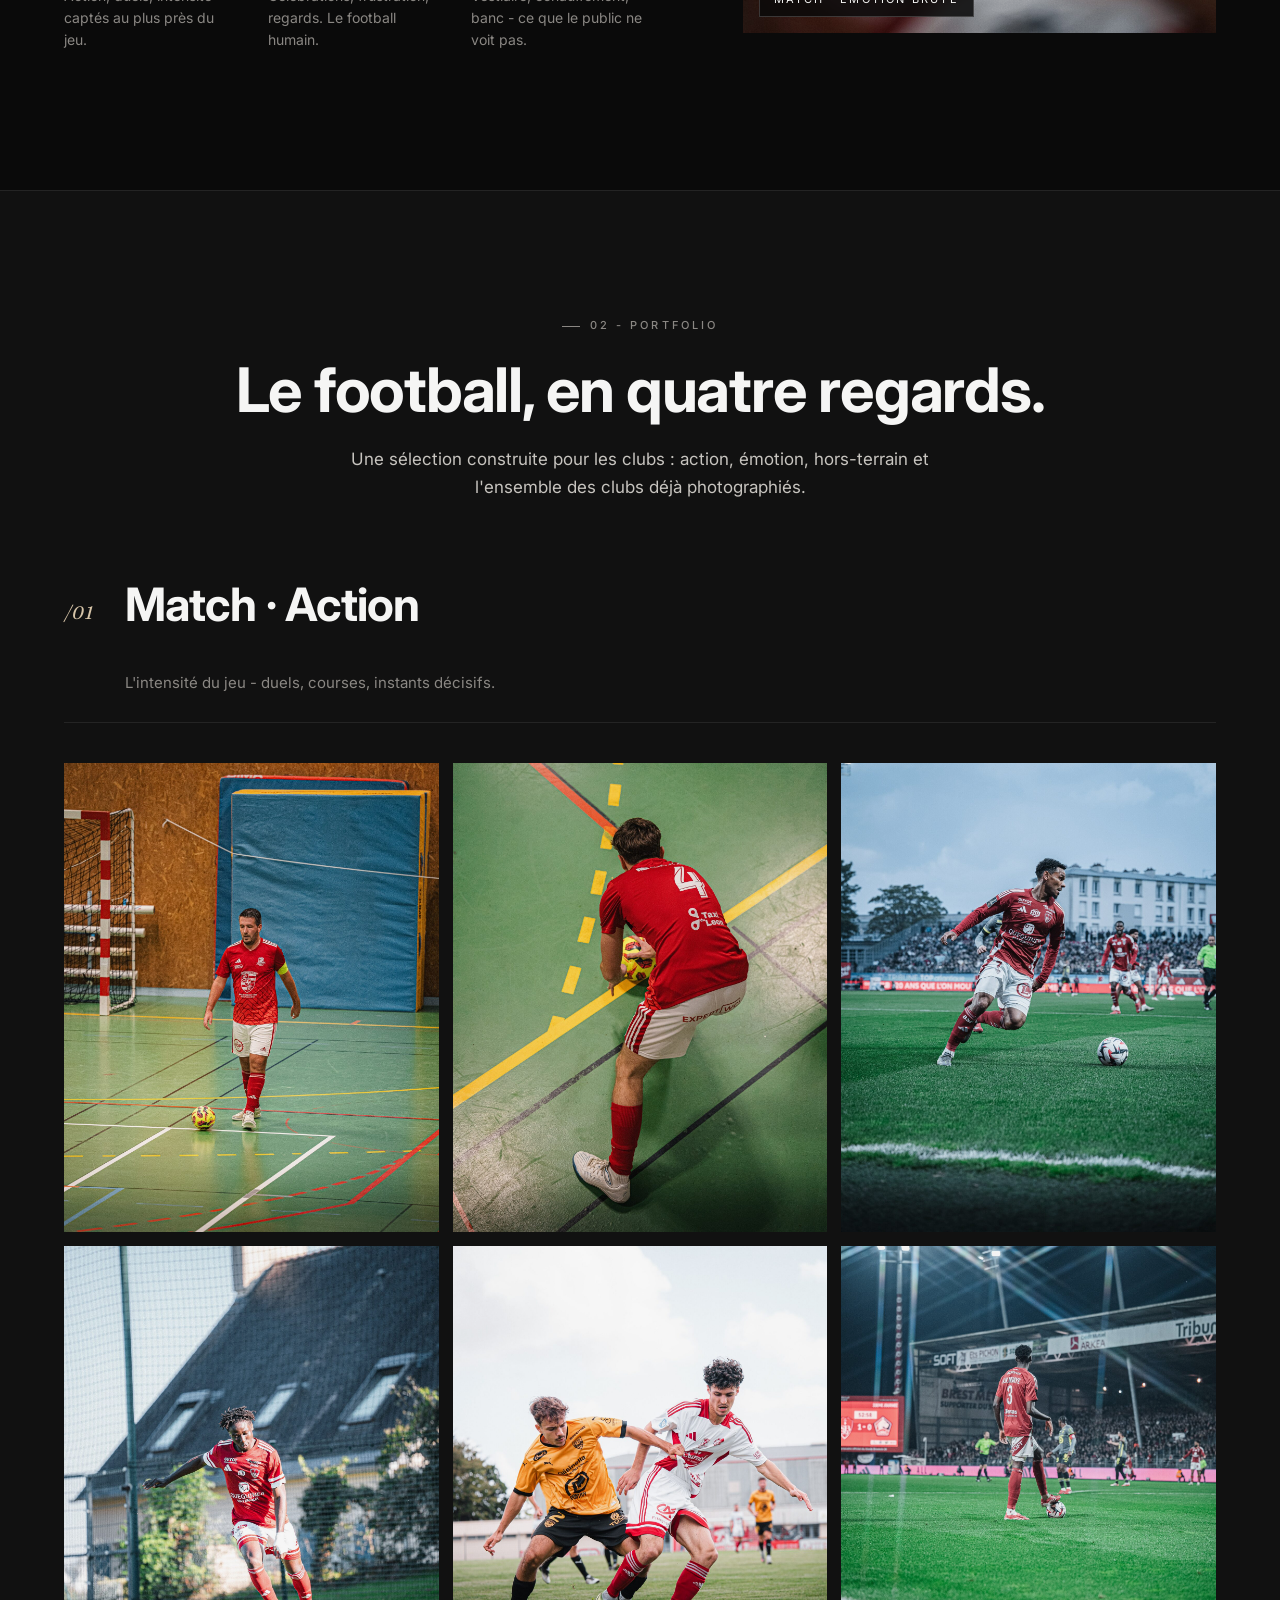
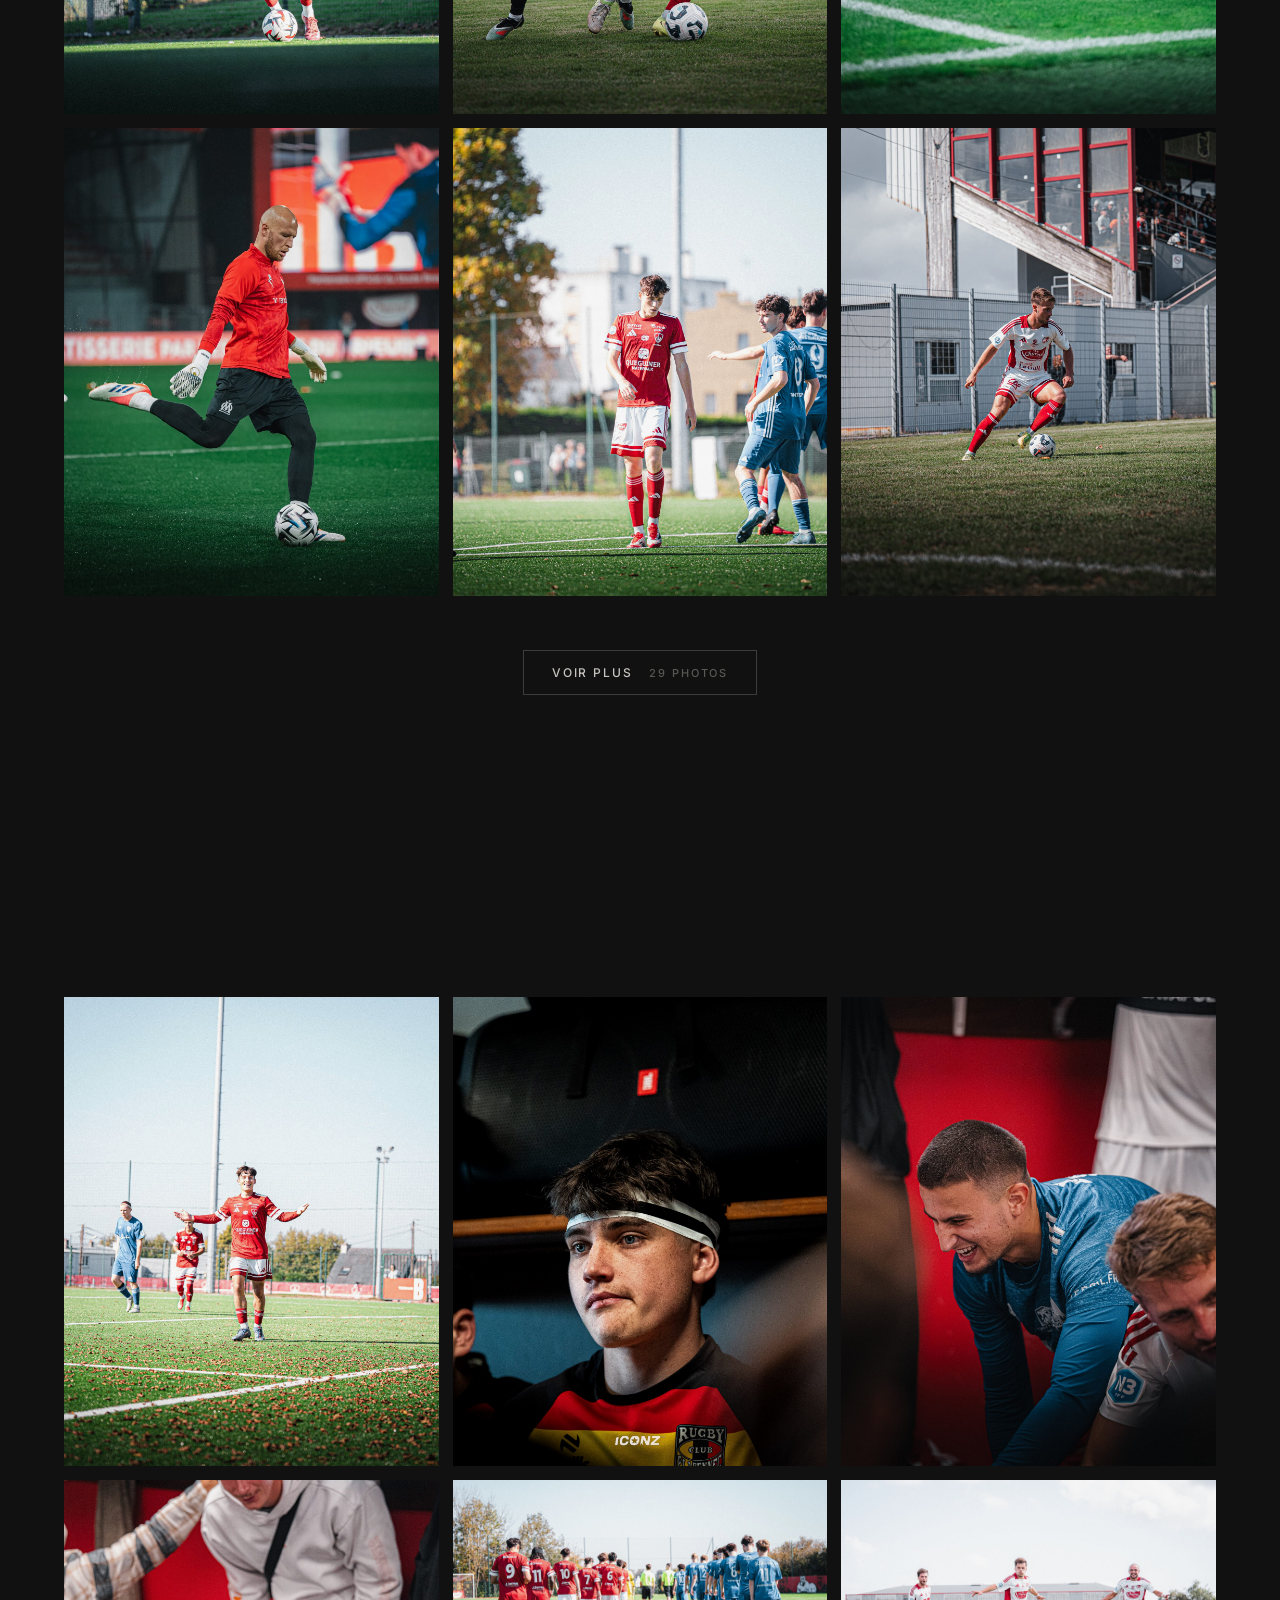
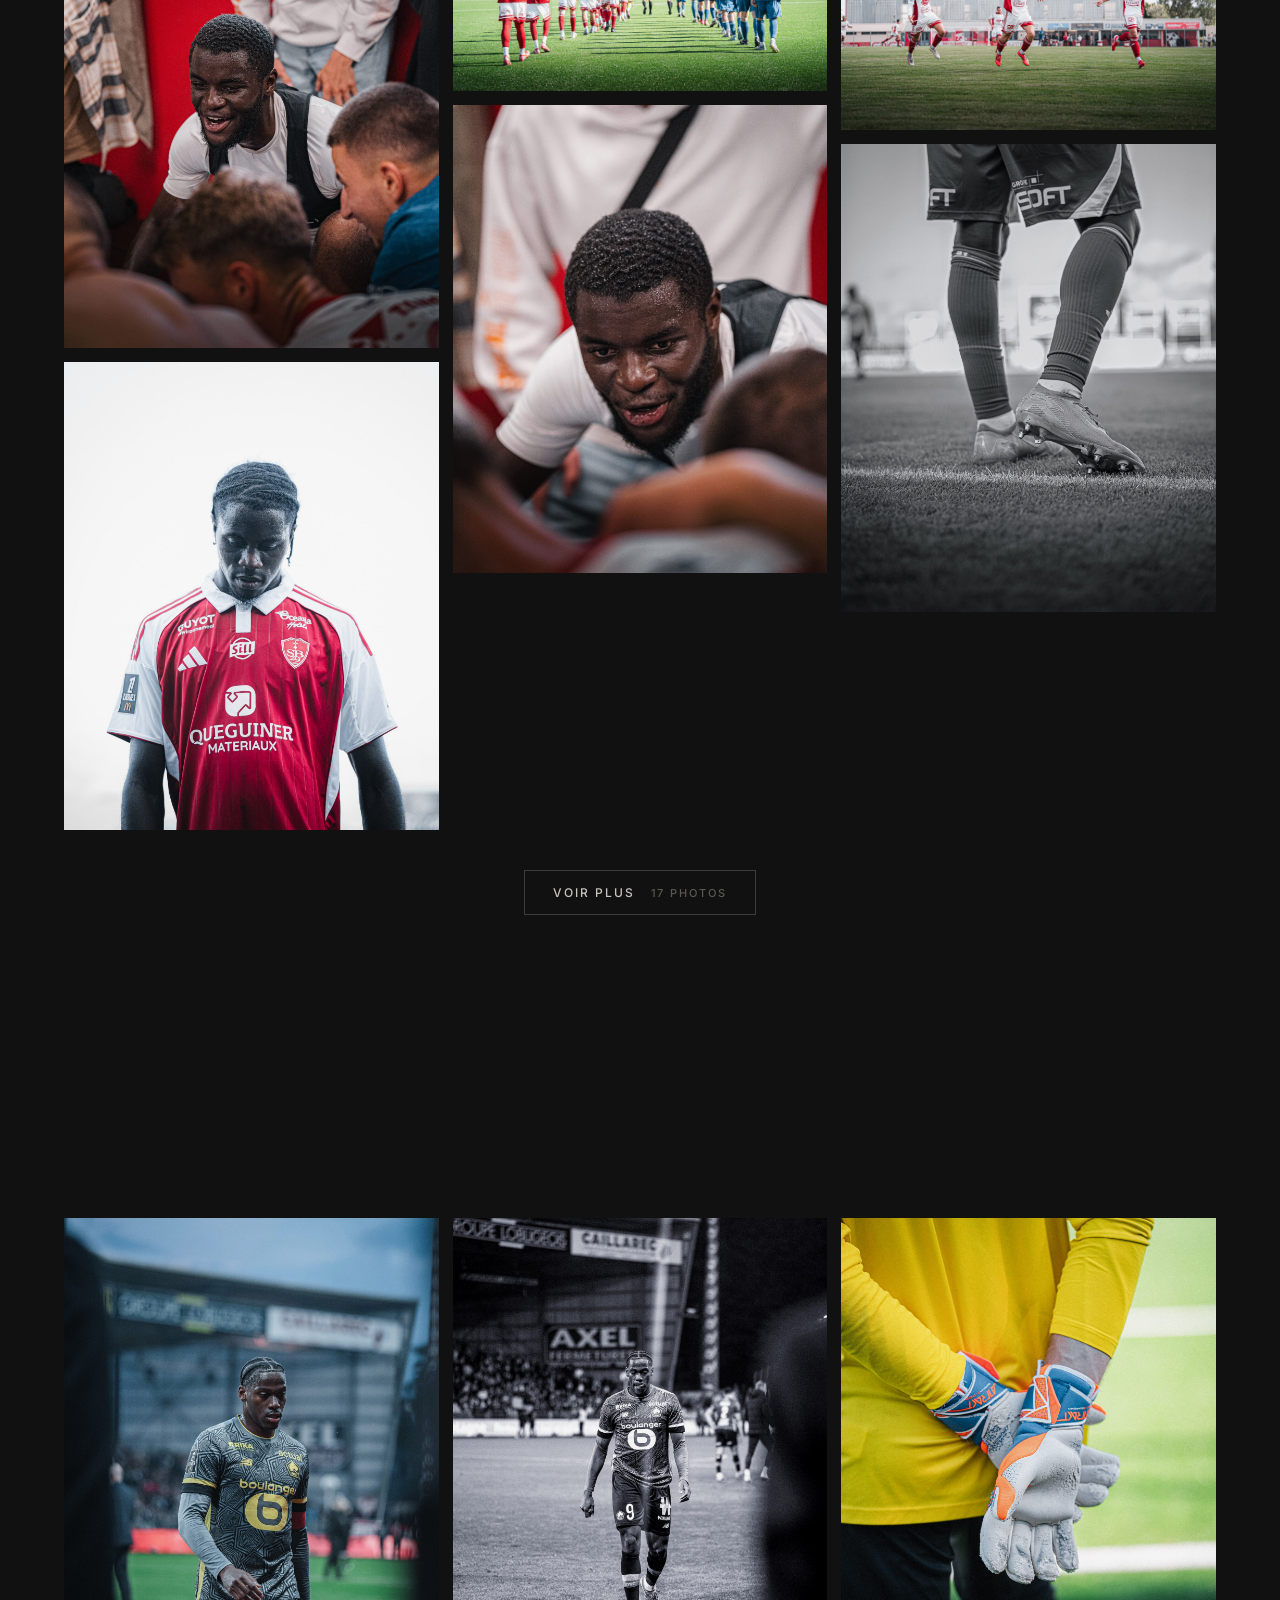
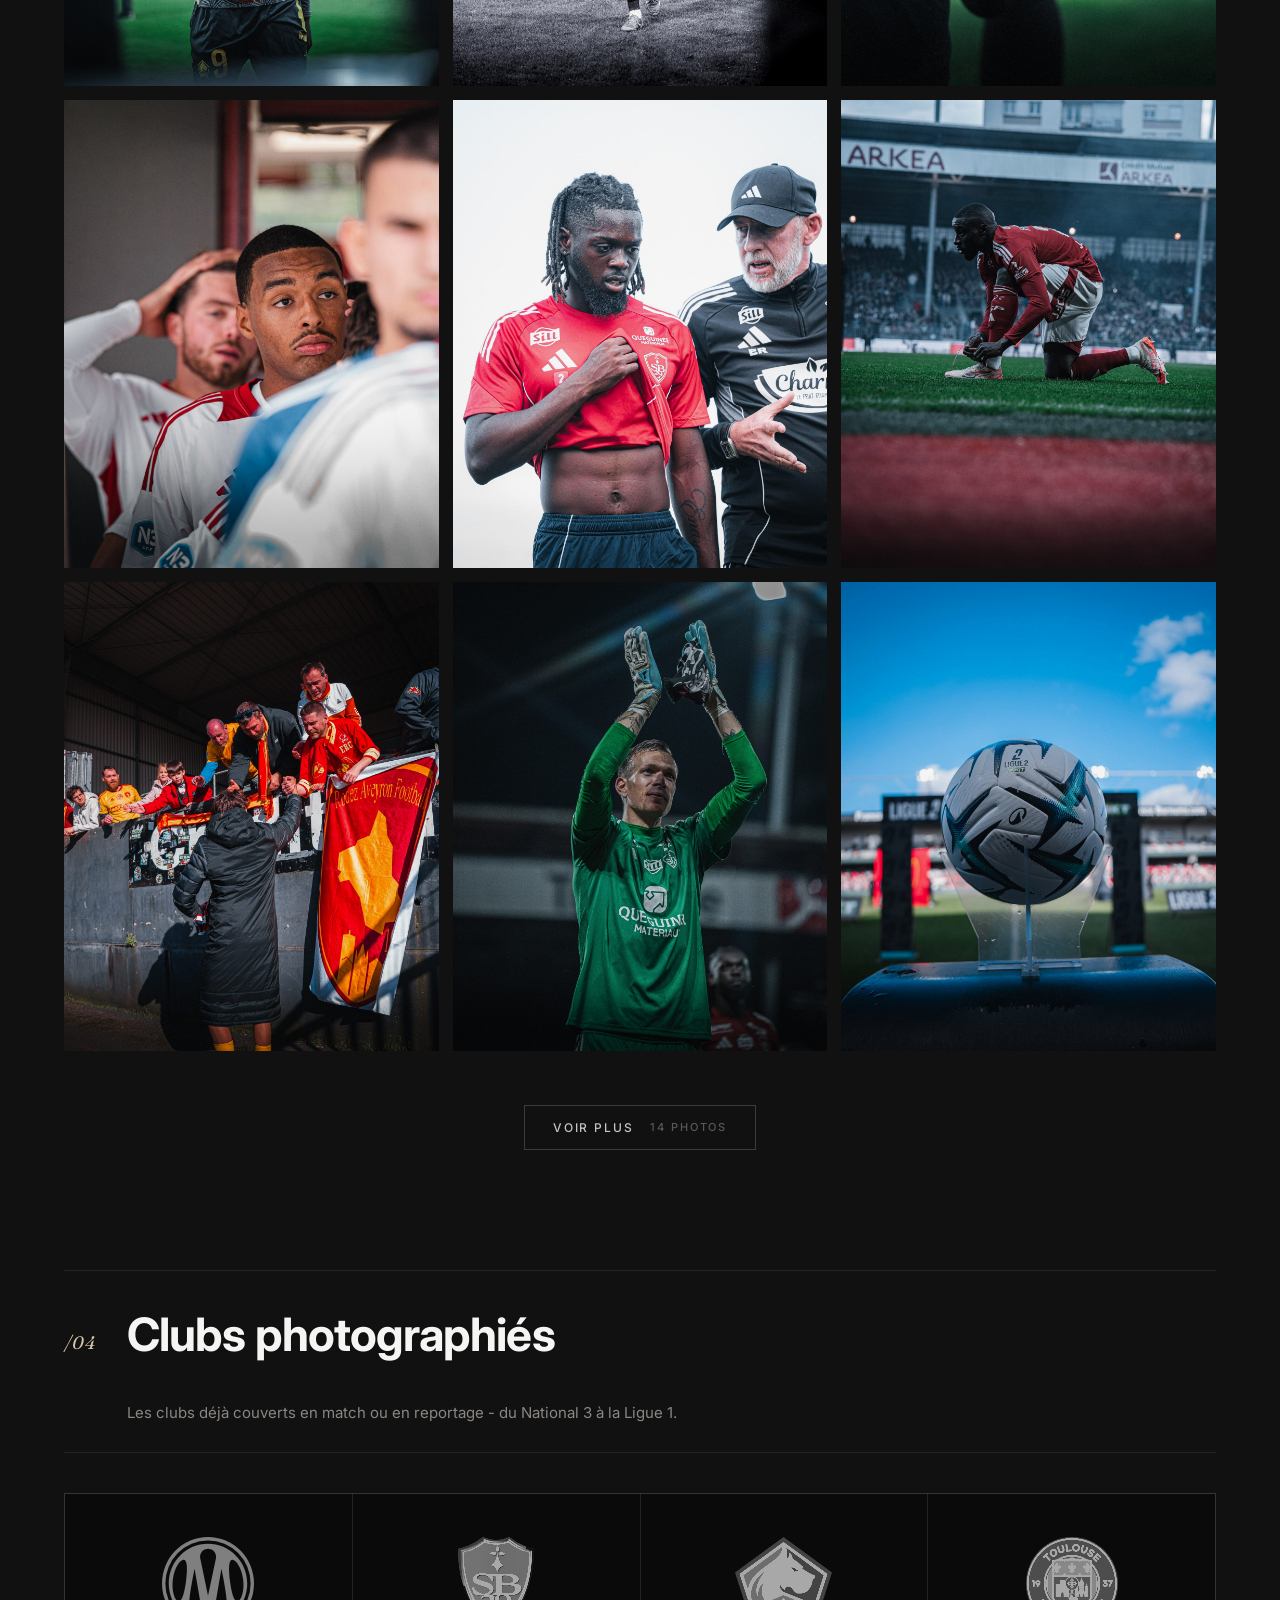
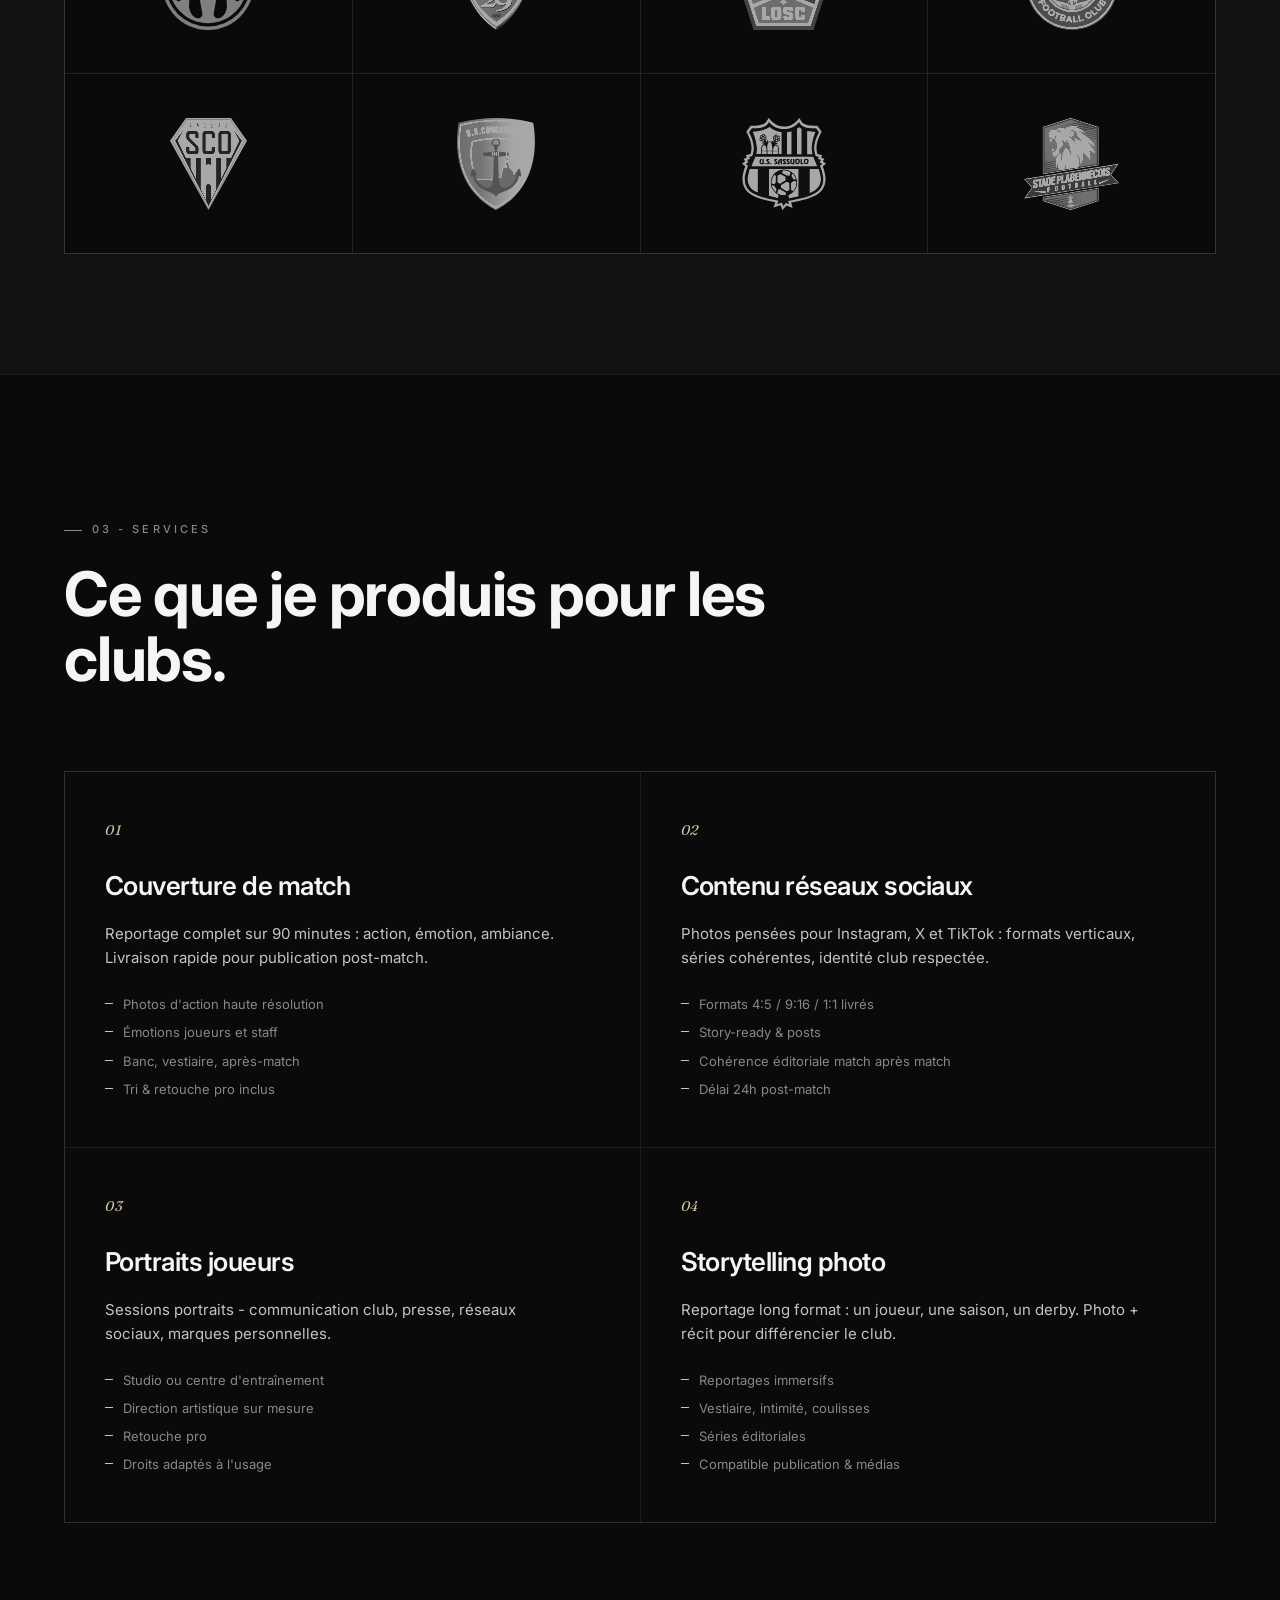
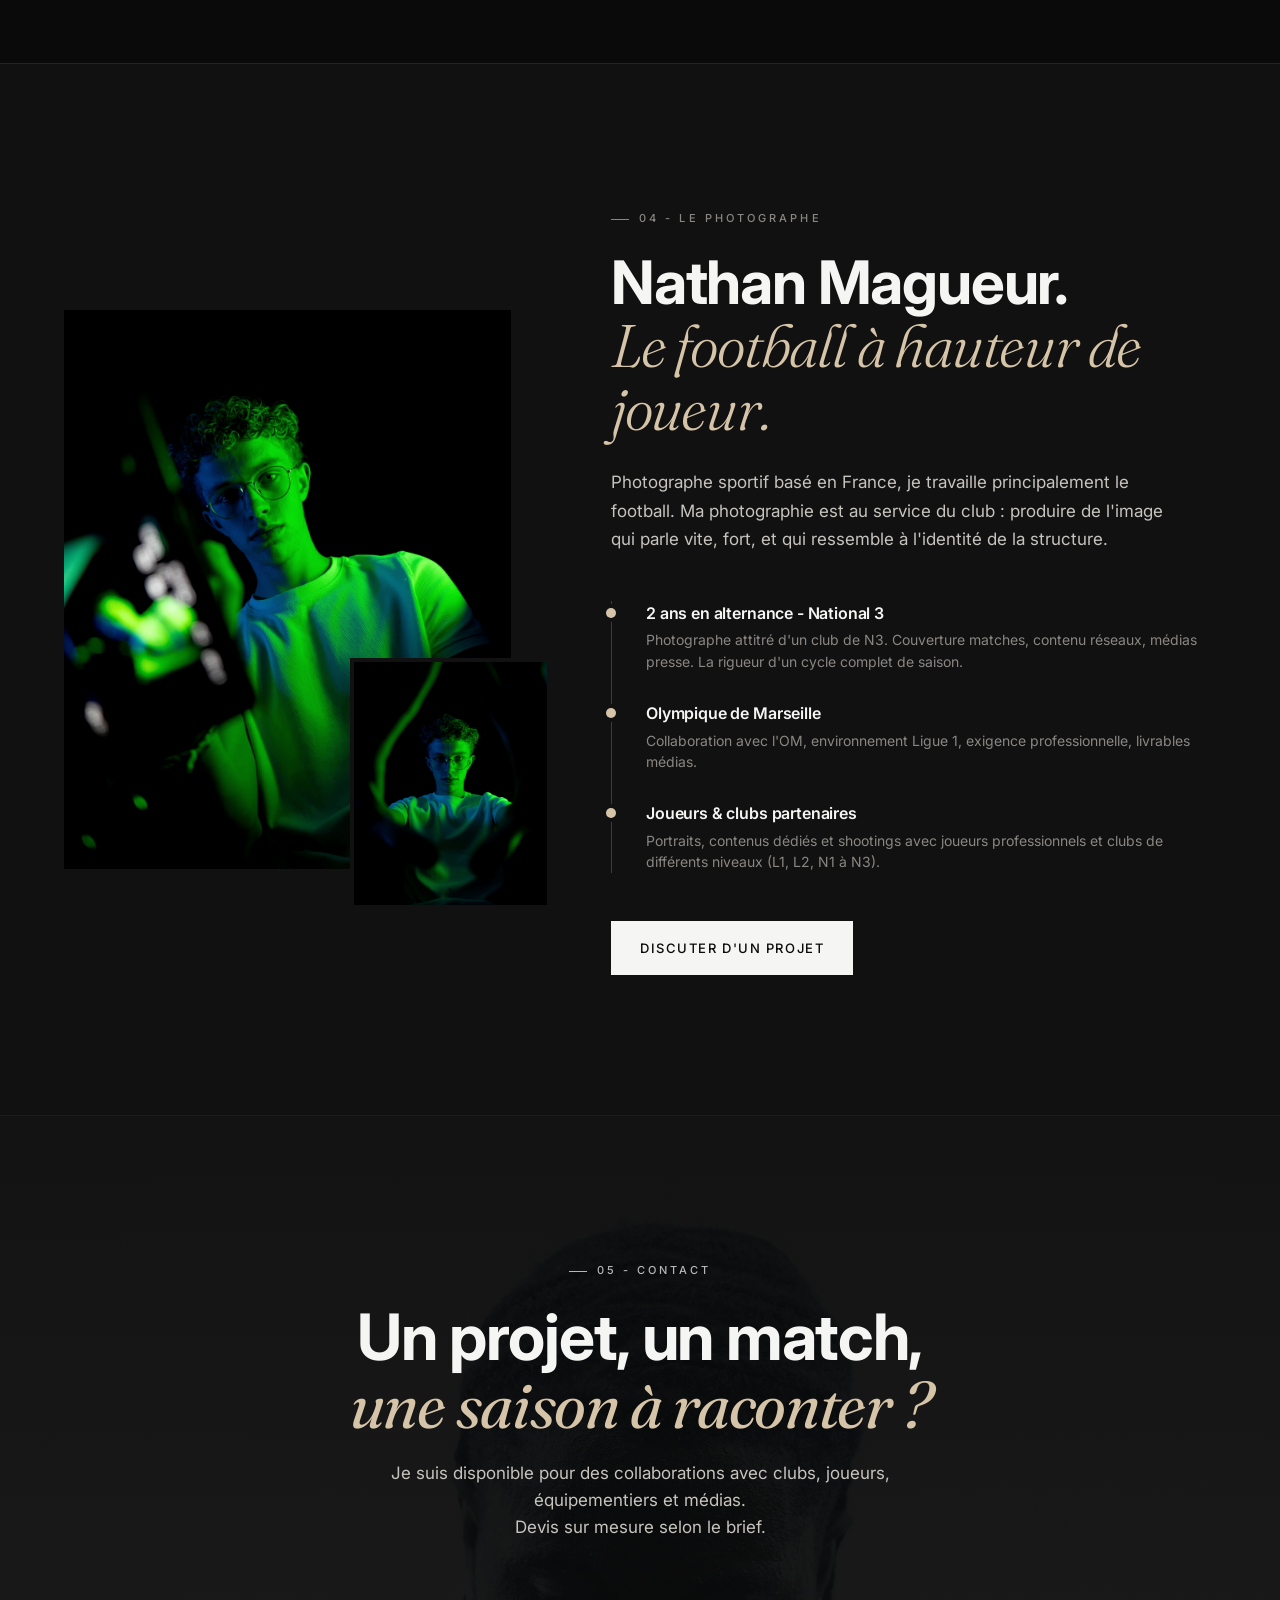
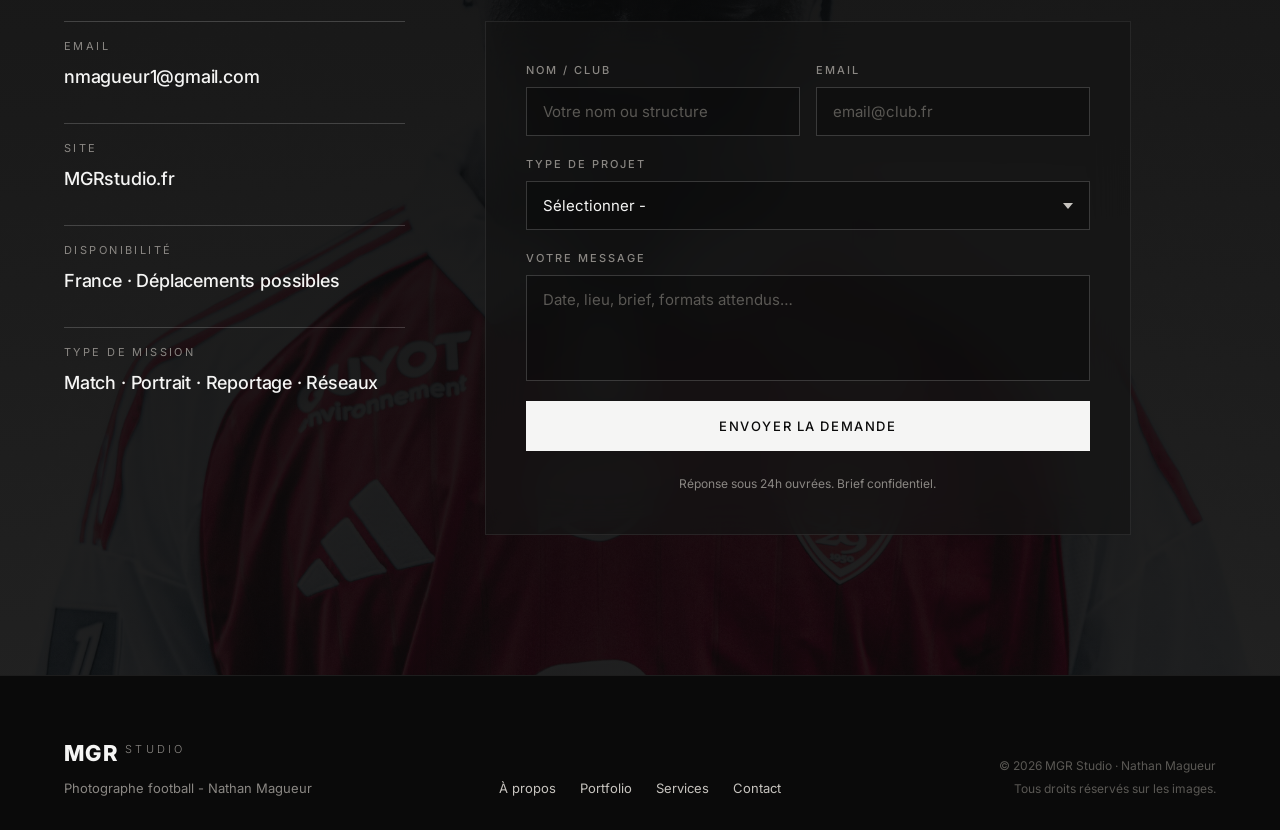
==== commit 90d36f31: "modifs" ====
--- a/Portfolio - MGRstudio.fr/index.html
+++ b/Portfolio - MGRstudio.fr/index.html
@@ -309,11 +309,11 @@
         <div class="logos-grid__item" title="US Concarneau">
           <img src="assets/logos/Logo_US_Concarneau.svg" alt="US Concarneau" loading="lazy" />
         </div>
+        <div class="logos-grid__item" title="US Sassuolo">
+          <img src="assets/logos/Logo_US_Sassuolo_2024.svg" alt="US Sassuolo" loading="lazy" />
+        </div>
         <div class="logos-grid__item" title="Stade Plabennécois">
           <img src="assets/logos/Logo_Stade_Plabennécois_Football_-_2021.svg" alt="Stade Plabennécois Football" loading="lazy" />
-        </div>
-        <div class="logos-grid__item" title="US Sassuolo">
-          <img src="assets/logos/Logo_US_Sassuolo_2024.svg" alt="US Sassuolo" loading="lazy" />
         </div>
       </div>
     </div>
